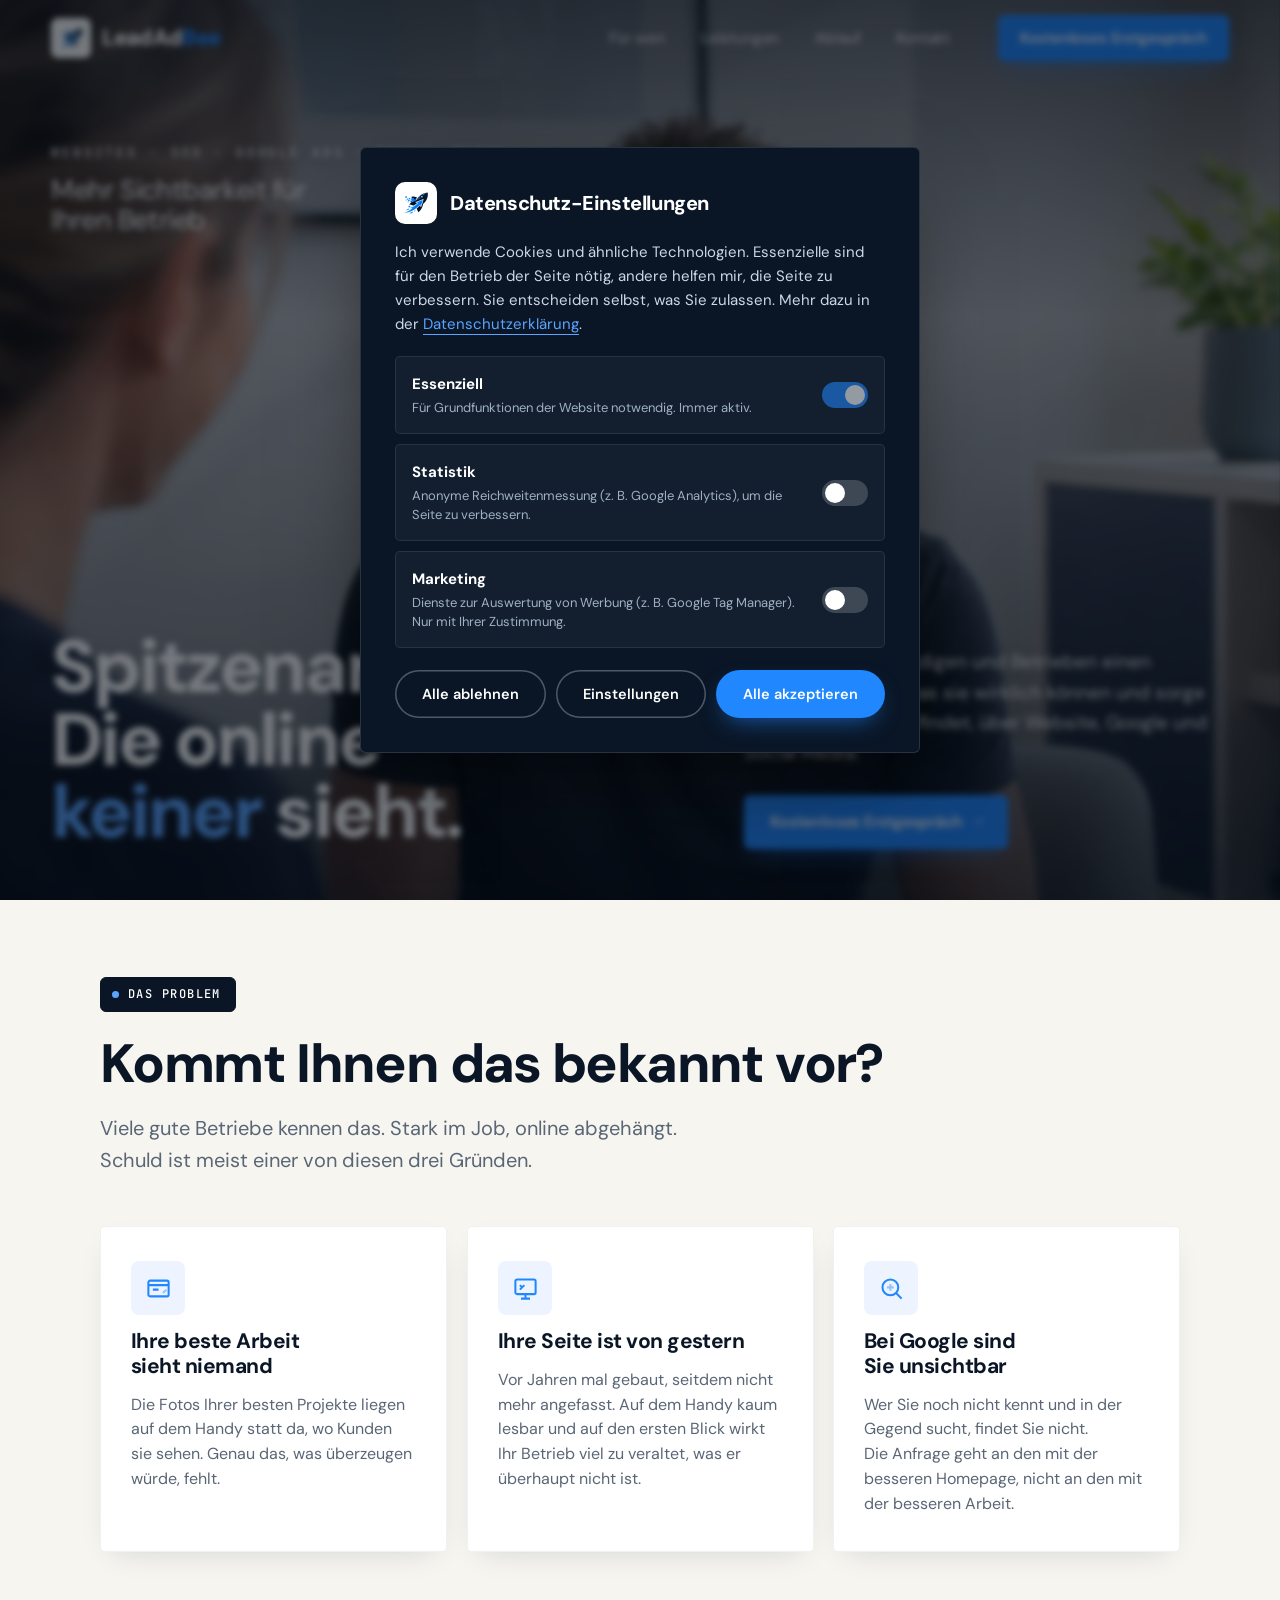
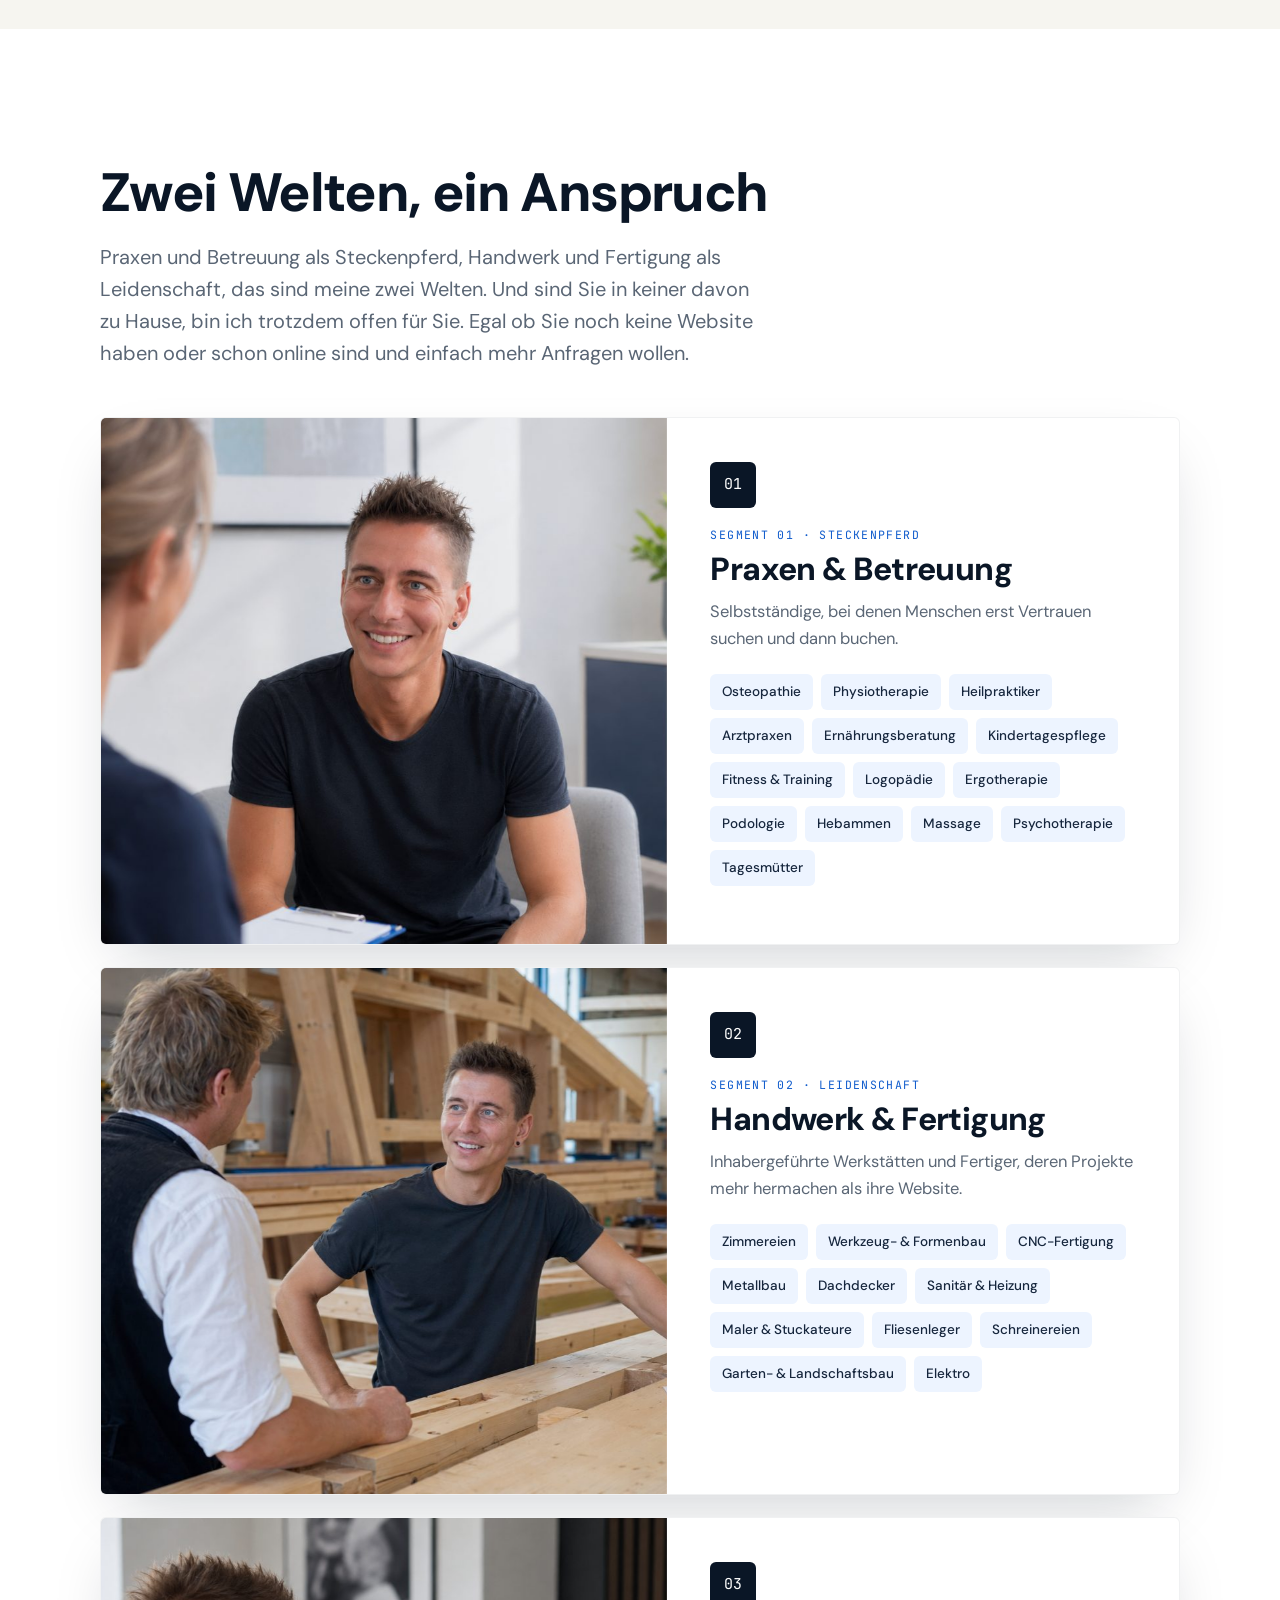
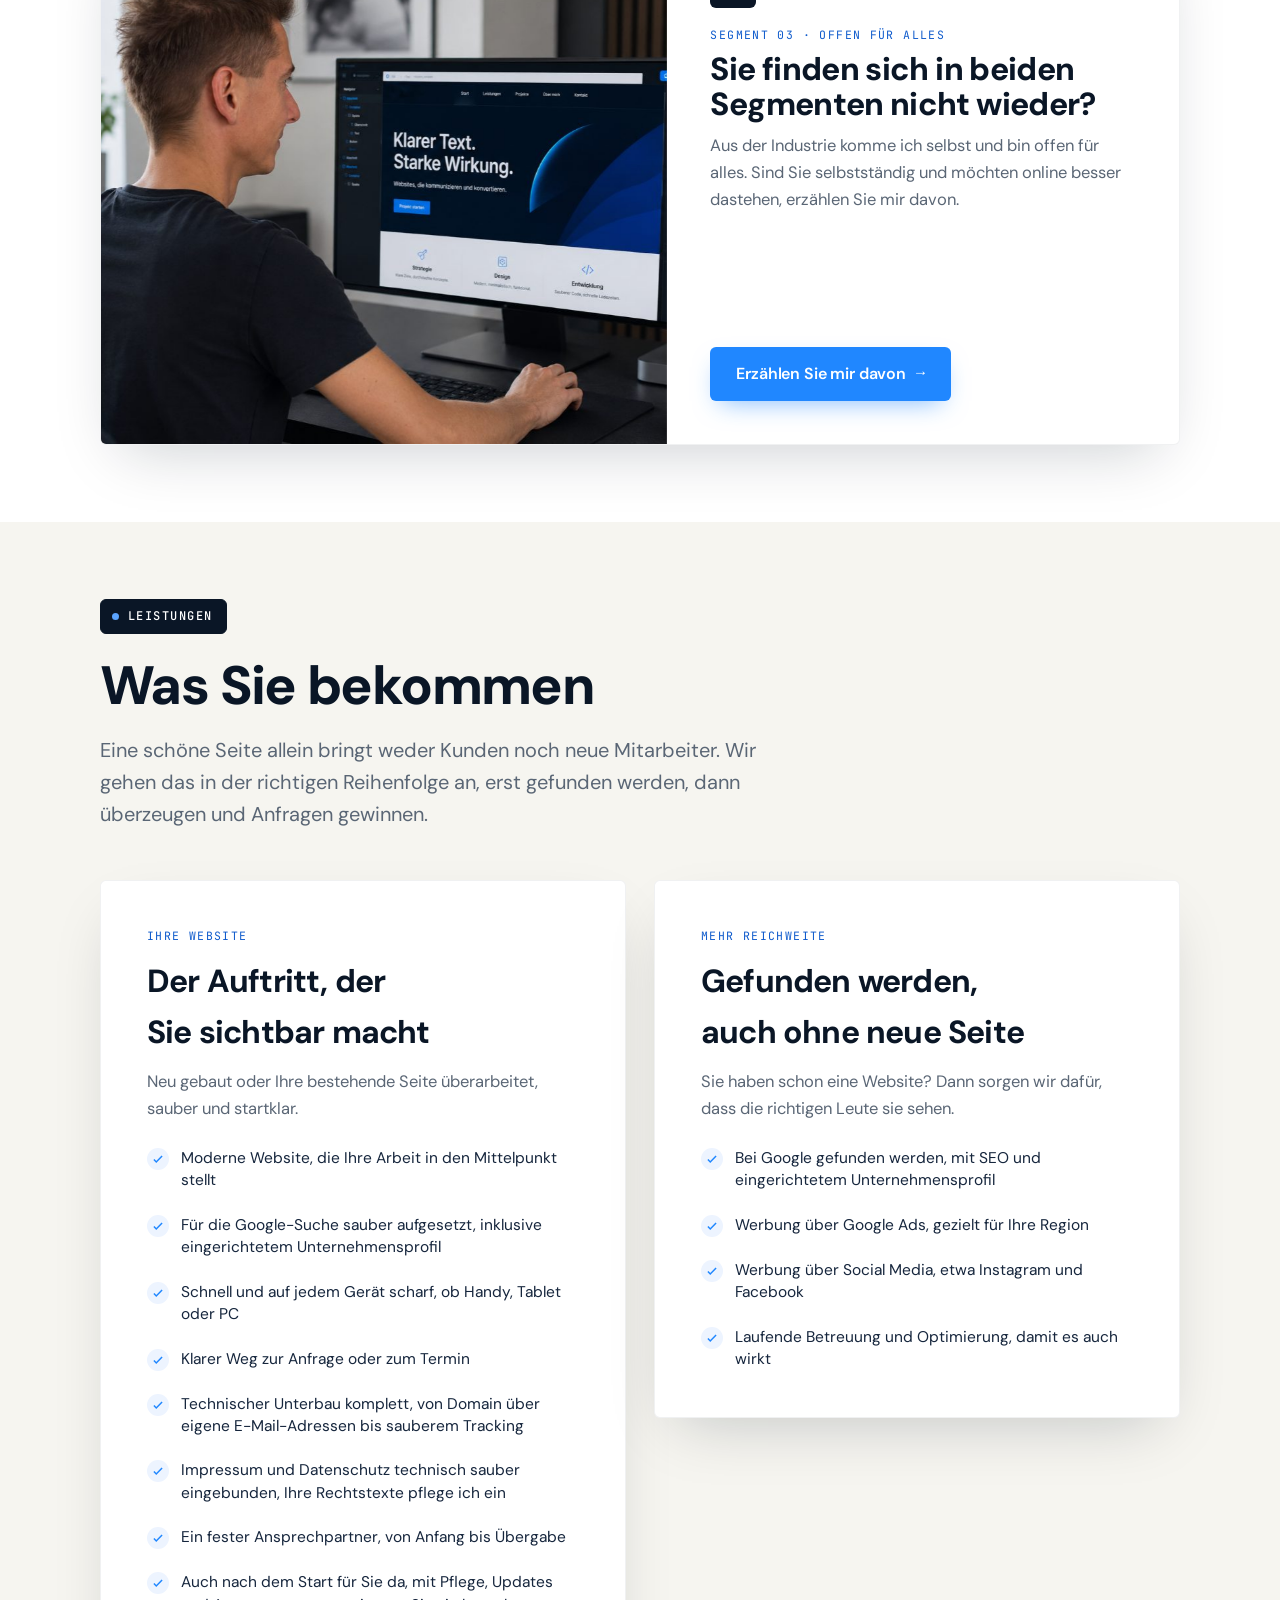
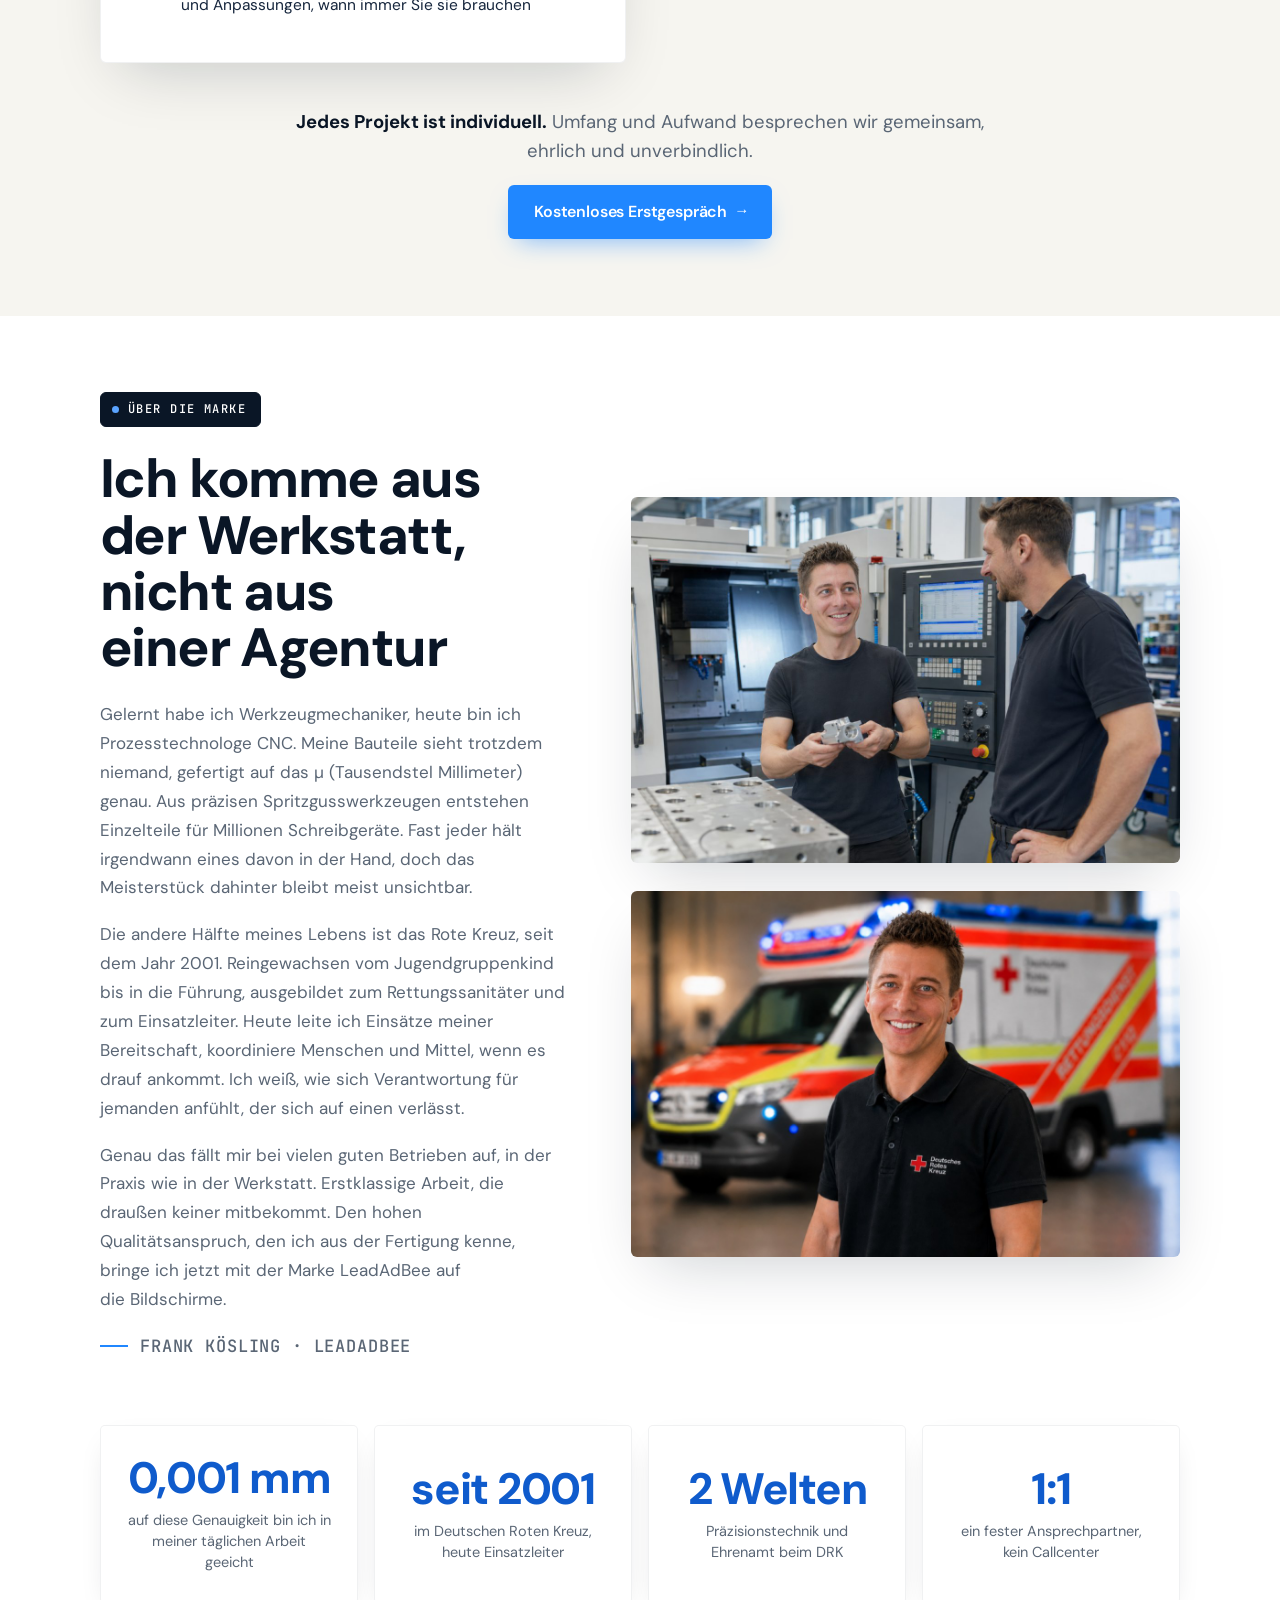
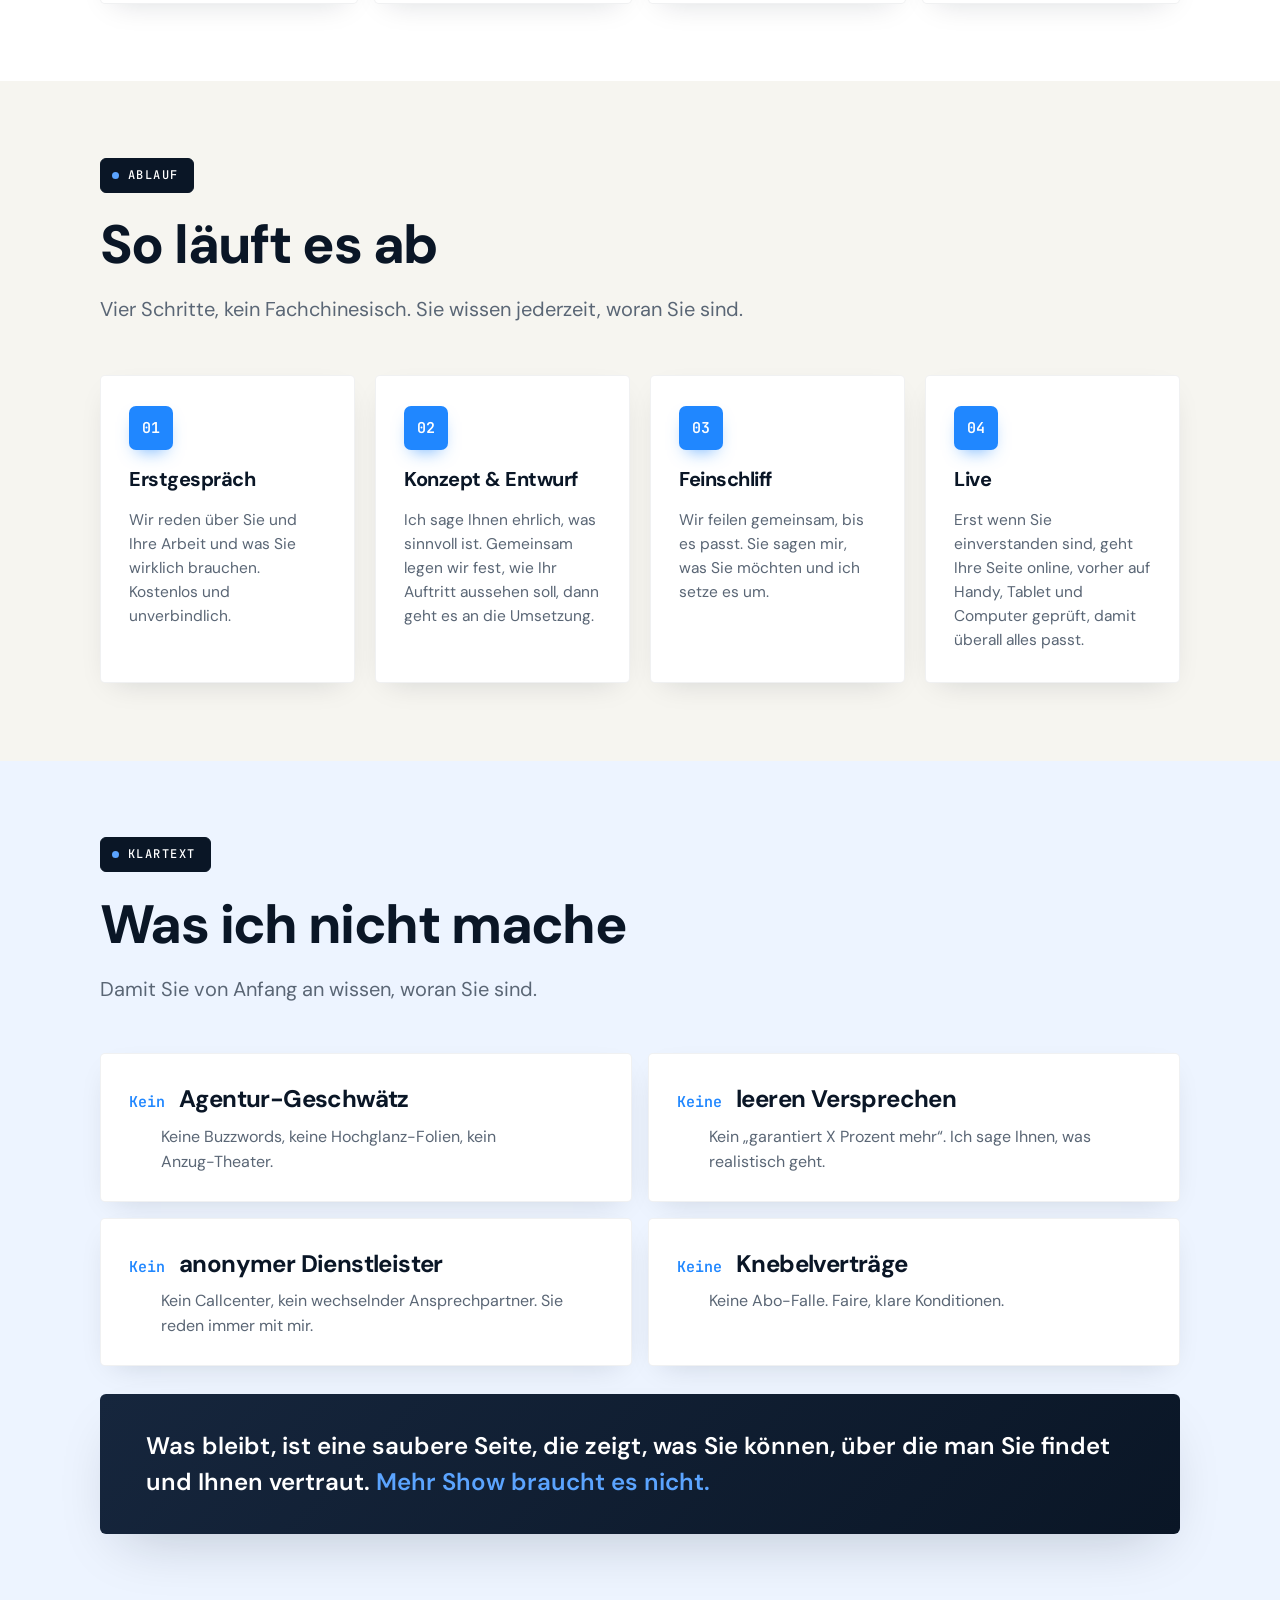
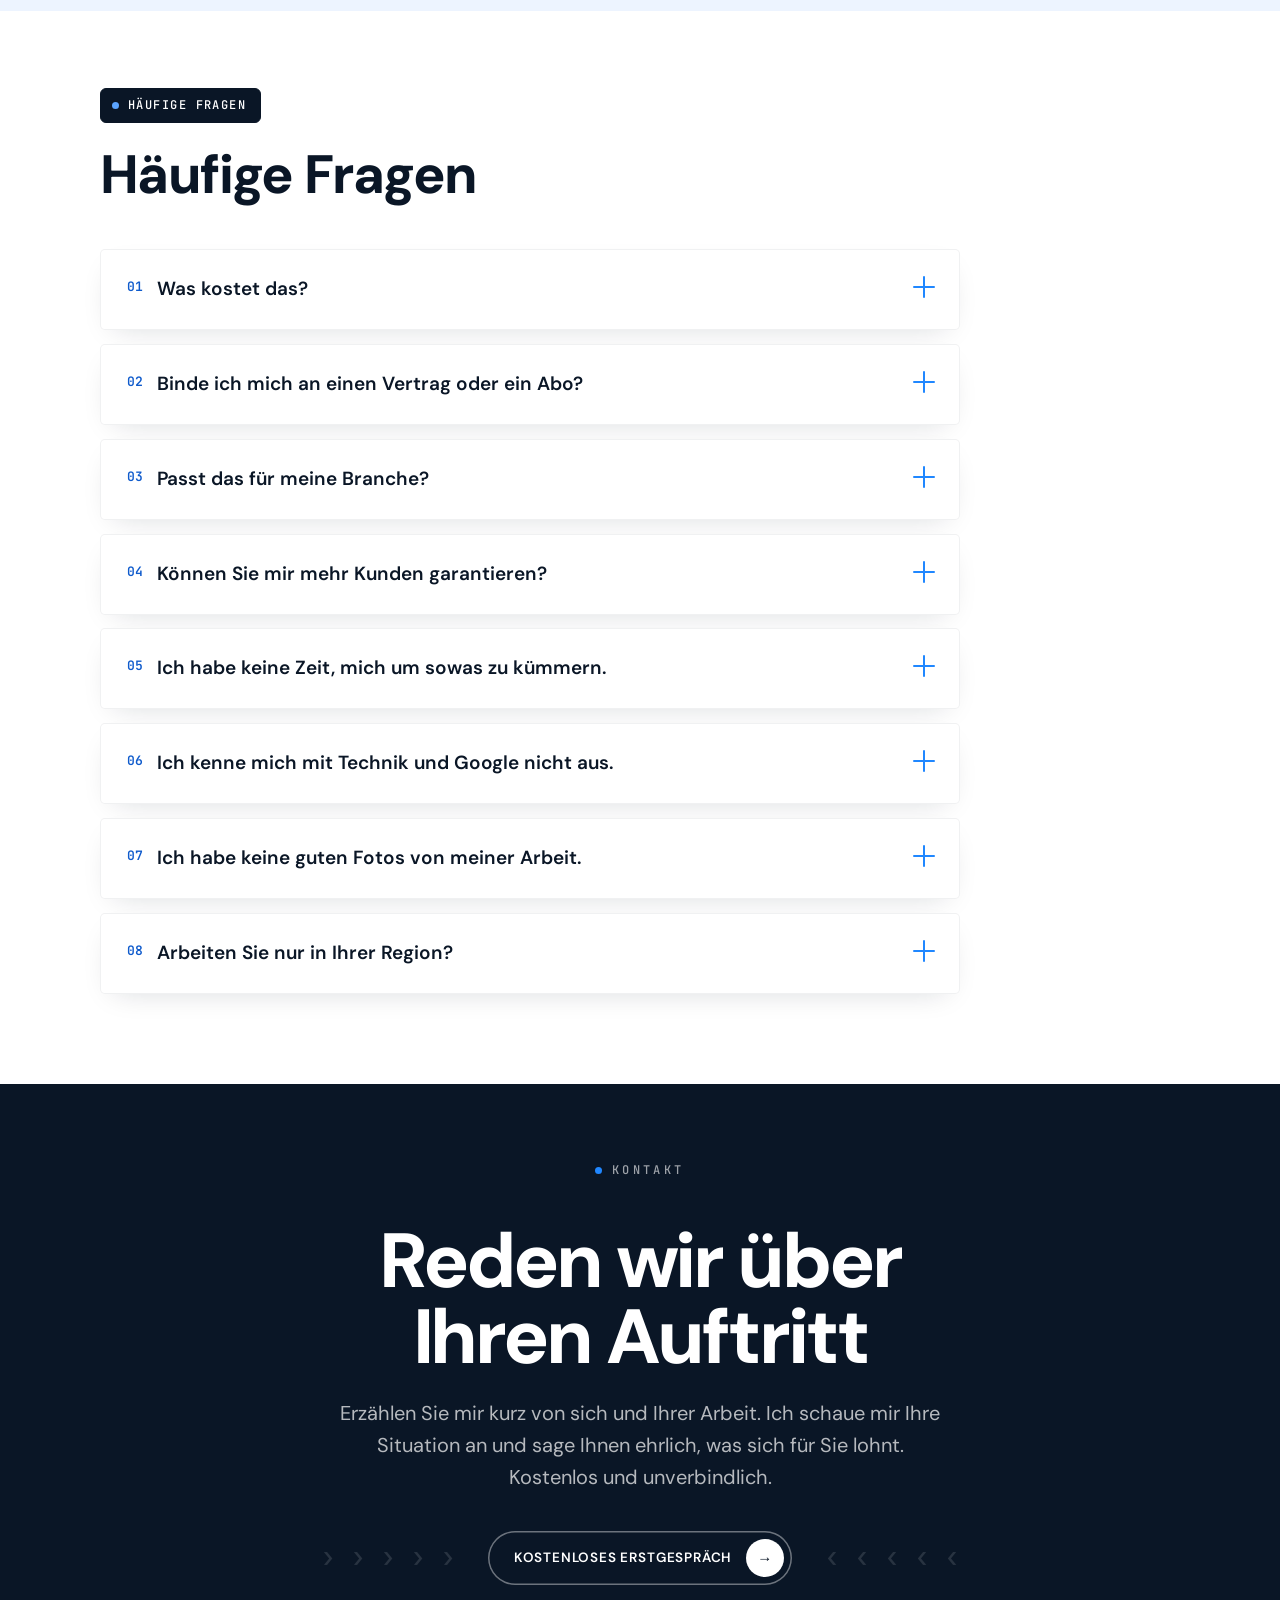
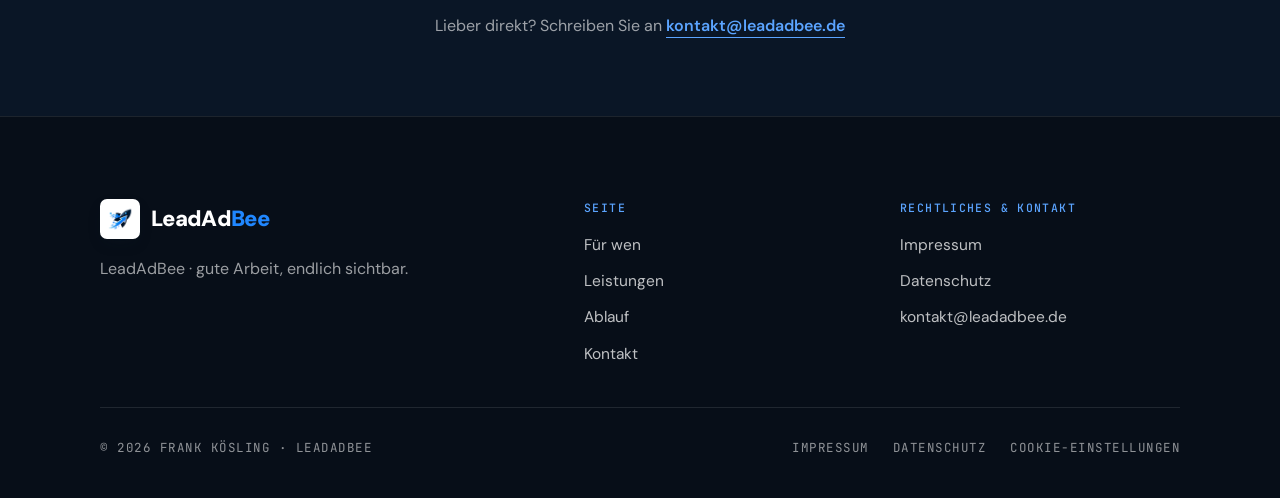
==== index.html @ 5f6fd3dd "Meta Pixel eingebaut (Pixel-ID 1660386761890775)" ====
<!doctype html>
<html lang="de">
<head>
<meta charset="utf-8" />
<meta name="viewport" content="width=device-width, initial-scale=1" />
<title>LeadAdBee · Websites für Handwerk, Praxen &amp; Betreuung</title>
<meta name="description" content="Ich mache erstklassige Arbeit online sichtbar: gefunden werden, Vertrauen schaffen, Anfragen gewinnen. Für Selbstständige und Betriebe, ehrlich beraten, ein fester Ansprechpartner." />
<meta property="og:title" content="LeadAdBee · Spitzenarbeit. Die online keiner sieht." />
<meta property="og:description" content="Moderne Websites für Betriebe, die in ihrem Fach top sind und online untergehen." />
<meta property="og:image" content="https://www.leadadbee.de/images/hero-frank.jpg" />
<meta property="og:type" content="website" />
<meta property="og:locale" content="de_DE" />
<link rel="icon" href="favicon.png" />
<link rel="apple-touch-icon" href="favicon.png" />
<link rel="manifest" href="manifest.json" />
<link rel="stylesheet" href="styles.css" />
</head>
<body>

<template id="__bundler_thumbnail">
  <svg xmlns="http://www.w3.org/2000/svg" viewBox="0 0 100 100" width="100%" height="100%">
    <rect width="100" height="100" fill="#0A1626"/>
    <g transform="translate(50 50)">
      <path d="M0 -19 C 9 -19 15 -9 15 2 L 8 9 L -8 9 L -15 2 C -15 -9 -9 -19 0 -19 Z" fill="#fff"/>
      <circle cx="0" cy="-5" r="5" fill="#2087FF"/>
      <path d="M-8 9 L -13 19 L -4 14 Z M8 9 L 13 19 L 4 14 Z" fill="#2087FF"/>
    </g>
  </svg>
</template>

<!-- ============ HEADER ============ -->
<header class="site-header over-hero" id="header">
  <div class="wrap header-inner">
    <a class="brand-logo" href="/" aria-label="LeadAdBee Startseite">
      <span class="brand-tile"><img class="r-white" src="brand/rocket-transparent.png" alt="" /><img class="r-navy" src="brand/rocket-color.png" alt="" /></span>
      <span class="brand-word">LeadAd<span class="bee">Bee</span></span>
    </a>
    <nav class="nav" id="nav">
      <ul class="nav-links">
        <li><a href="#fuer-wen">Für wen</a></li>
        <li><a href="#leistungen">Leistungen</a></li>
        <li><a href="#ablauf">Ablauf</a></li>
        <li><a href="#kontakt">Kontakt</a></li>
      </ul>
      <a href="#kontakt" class="btn header-cta">Kostenloses Erstgespräch</a>
    </nav>
    <button class="nav-toggle" id="navToggle" aria-label="Menü öffnen" aria-expanded="false" aria-controls="nav">
      <span></span><span></span><span></span>
    </button>
  </div>
</header>

<main id="top">

  <!-- ============ 1 · HERO (cinematisch) ============ -->
  <section class="hero-cine" data-screen-label="Hero">
    <div class="hero-cine-bg" aria-hidden="true">
      <img src="images/hero-beratung.jpg" alt="Frank Kösling im Beratungsgespräch in einer hellen Praxis" fetchpriority="high" />
    </div>
    <div class="wrap hero-cine-inner">
      <div class="hero-cine-top">
        <p class="hero-spectrum">Websites · SEO · Google Ads · Social Media</p>
        <p class="hero-studio">Mehr Sichtbarkeit für Ihren Betrieb</p>
      </div>
      <div class="hero-cine-bottom">
        <h1 class="hero-cine-title">Spitzenarbeit. Die online <em>keiner</em> sieht.</h1>
        <div class="hero-cine-right">
          <p>Ich baue Selbstständigen und Betrieben einen Auftritt, der zeigt, was sie wirklich können und sorge dafür, dass man sie findet, über Website, Google und Social Media.</p>
          <div class="hero-cine-actions">
            <a href="#kontakt" class="btn">Kostenloses Erstgespräch <span class="arr">→</span></a>
          </div>
        </div>
      </div>
    </div>
  </section>

  <!-- ============ 2 · PROBLEM ============ -->
  <section class="section bg-warm" data-screen-label="Problem-Hook">
    <div class="wrap">
      <span class="eyebrow">Das Problem</span>
      <h2 class="h-sec">Kommt Ihnen das bekannt vor?</h2>
      <p class="lede">Viele gute Betriebe kennen das. Stark im Job, online abgehängt.<br/>Schuld ist meist einer von diesen drei Gründen.</p>

      <div class="cards-3">
        <article class="pcard">
          <div class="pc-ico" aria-hidden="true">
            <svg viewBox="0 0 24 24" fill="none" stroke="currentColor" stroke-width="1.8"><path d="M3 6.5C3 5.7 3.7 5 4.5 5h15c.8 0 1.5.7 1.5 1.5v11c0 .8-.7 1.5-1.5 1.5h-15C3.7 19 3 18.3 3 17.5z"/><path d="M3 9h18M7 13h5"/><path d="M16 16l3-3" opacity="0.45"/></svg>
          </div>
          <h3>Ihre beste Arbeit sieht niemand</h3>
          <p>Die Fotos Ihrer besten Projekte liegen auf dem Handy statt da, wo Kunden sie sehen. Genau das, was überzeugen würde, fehlt.</p>
        </article>
        <article class="pcard">
          <div class="pc-ico" aria-hidden="true">
            <svg viewBox="0 0 24 24" fill="none" stroke="currentColor" stroke-width="1.8"><rect x="3" y="4" width="18" height="13" rx="1.5"/><path d="M8 21h8M12 17v4"/><path d="M7 9l2.2 2.2M7 13l4-4"/></svg>
          </div>
          <h3>Ihre Seite ist von gestern</h3>
          <p>Vor Jahren mal gebaut, seitdem nicht mehr angefasst. Auf dem Handy kaum lesbar und auf den ersten Blick wirkt Ihr Betrieb viel zu veraltet, was er überhaupt nicht ist.</p>
        </article>
        <article class="pcard">
          <div class="pc-ico" aria-hidden="true">
            <svg viewBox="0 0 24 24" fill="none" stroke="currentColor" stroke-width="1.8"><circle cx="11" cy="11" r="7"/><path d="M16 16l5 5"/><path d="M8 11h6M11 8v6" opacity="0.45"/></svg>
          </div>
          <h3>Bei Google sind Sie unsichtbar</h3>
          <p>Wer Sie noch nicht kennt und in der Gegend sucht, findet Sie nicht.<br/>Die Anfrage geht an den mit der besseren Homepage, nicht an den mit der besseren Arbeit.</p>
        </article>
      </div>
    </div>
  </section>

  <!-- ============ 3 · FÜR WEN ============ -->
  <section class="section bg-white" id="fuer-wen" data-screen-label="Für wen">
    <div class="wrap">
      <span class="eyebrow">Für wen ich arbeite</span>
      <h2 class="h-sec">Zwei Welten, ein Anspruch</h2>
      <p class="lede">Praxen und Betreuung als Steckenpferd, Handwerk und Fertigung als Leidenschaft, das sind meine zwei Welten. Und sind Sie in keiner davon zu Hause, bin ich trotzdem offen für Sie. Egal ob Sie noch keine Website haben oder schon online sind und einfach mehr Anfragen wollen.</p>

      <div class="seg-stack">
        <article class="scard">
          <div class="scard-inner">
            <div class="ph"><img src="images/segment-praxis.jpg" alt="Behandler im Beratungsgespräch mit einem lächelnden Patienten in einer hellen Physiotherapie-Praxis" loading="lazy" /></div>
            <div class="txt">
              <div class="scard-num">01</div>
              <p class="seg-label">Segment 01 · Steckenpferd</p>
              <h3>Praxen &amp; Betreuung</h3>
              <p class="scard-desc">Selbstständige, bei denen Menschen erst Vertrauen suchen und dann buchen.</p>
              <div class="jobs"><span>Osteopathie</span><span>Physiotherapie</span><span>Heilpraktiker</span><span>Arztpraxen</span><span>Ernährungsberatung</span><span>Kindertagespflege</span><span>Fitness &amp; Training</span><span>Logopädie</span><span>Ergotherapie</span><span>Podologie</span><span>Hebammen</span><span>Massage</span><span>Psychotherapie</span><span>Tagesmütter</span></div>
            </div>
          </div>
        </article>
        <article class="scard">
          <div class="scard-inner">
            <div class="ph"><img src="images/segment-handwerk.jpg" alt="Zwei Handwerker besprechen einen Bauplan am Tablet auf einer hellen Holzbaustelle" loading="lazy" /></div>
            <div class="txt">
              <div class="scard-num">02</div>
              <p class="seg-label">Segment 02 · Leidenschaft</p>
              <h3>Handwerk &amp; Fertigung</h3>
              <p class="scard-desc">Inhabergeführte Werkstätten und Fertiger, deren Projekte mehr hermachen als ihre Website.</p>
              <div class="jobs"><span>Zimmereien</span><span>Werkzeug- &amp; Formenbau</span><span>CNC-Fertigung</span><span>Metallbau</span><span>Dachdecker</span><span>Sanitär &amp; Heizung</span><span>Maler &amp; Stuckateure</span><span>Fliesenleger</span><span>Schreinereien</span><span>Garten- &amp; Landschaftsbau</span><span>Elektro</span></div>
            </div>
          </div>
        </article>
        <article class="scard">
          <div class="scard-inner">
            <div class="ph"><img src="images/segment-offen.jpg" alt="Person am Schreibtisch betrachtet eine neue Website auf Monitor und Smartphone" loading="lazy" /></div>
            <div class="txt">
              <div class="scard-num">03</div>
              <p class="seg-label">Segment 03 · Offen für alles</p>
              <h3>Sie finden sich in beiden Segmenten nicht wieder?</h3>
              <p class="scard-desc">Aus der Industrie komme ich selbst und bin offen für alles. Sind Sie selbstständig und möchten online besser dastehen, erzählen Sie mir davon.</p>
              <a href="#kontakt" class="btn scard-cta">Erzählen Sie mir davon <span class="arr">→</span></a>
            </div>
          </div>
        </article>
      </div>
    </div>
  </section>

  <!-- ============ 5 · LEISTUNGEN ============ -->
  <section class="section bg-warm" id="leistungen" data-screen-label="Leistungen">
    <div class="wrap">
      <span class="eyebrow">Leistungen</span>
      <h2 class="h-sec">Was Sie bekommen</h2>
      <p class="lede">Eine schöne Seite allein bringt weder Kunden noch neue Mitarbeiter. Wir gehen das in der richtigen Reihenfolge an, erst gefunden werden, dann überzeugen und Anfragen gewinnen.</p>

      <div class="leist-grid">
        <div class="maincard">
          <p class="mc-label">Ihre Website</p>
          <h3>Der Auftritt, der Sie sichtbar macht</h3>
          <p class="mc-sub">Neu gebaut oder Ihre bestehende Seite überarbeitet, sauber und startklar.</p>
          <ul class="feature-list">
            <li><span class="ck" aria-hidden="true"><svg viewBox="0 0 24 24" fill="none" stroke="currentColor" stroke-width="2.6"><path d="M5 13l4 4L19 7"/></svg></span>Moderne Website, die Ihre Arbeit in den Mittelpunkt stellt</li>
            <li><span class="ck" aria-hidden="true"><svg viewBox="0 0 24 24" fill="none" stroke="currentColor" stroke-width="2.6"><path d="M5 13l4 4L19 7"/></svg></span>Für die Google-Suche sauber aufgesetzt, inklusive eingerichtetem Unternehmensprofil</li>
            <li><span class="ck" aria-hidden="true"><svg viewBox="0 0 24 24" fill="none" stroke="currentColor" stroke-width="2.6"><path d="M5 13l4 4L19 7"/></svg></span>Schnell und auf jedem Gerät scharf, ob Handy, Tablet oder PC</li>
            <li><span class="ck" aria-hidden="true"><svg viewBox="0 0 24 24" fill="none" stroke="currentColor" stroke-width="2.6"><path d="M5 13l4 4L19 7"/></svg></span>Klarer Weg zur Anfrage oder zum Termin</li>
            <li><span class="ck" aria-hidden="true"><svg viewBox="0 0 24 24" fill="none" stroke="currentColor" stroke-width="2.6"><path d="M5 13l4 4L19 7"/></svg></span>Technischer Unterbau komplett, von Domain über eigene E-Mail-Adressen bis sauberem Tracking</li>
            <li><span class="ck" aria-hidden="true"><svg viewBox="0 0 24 24" fill="none" stroke="currentColor" stroke-width="2.6"><path d="M5 13l4 4L19 7"/></svg></span>Impressum und Datenschutz technisch sauber eingebunden, Ihre Rechtstexte pflege ich ein</li>
            <li><span class="ck" aria-hidden="true"><svg viewBox="0 0 24 24" fill="none" stroke="currentColor" stroke-width="2.6"><path d="M5 13l4 4L19 7"/></svg></span>Ein fester Ansprechpartner, von Anfang bis Übergabe</li>
            <li><span class="ck" aria-hidden="true"><svg viewBox="0 0 24 24" fill="none" stroke="currentColor" stroke-width="2.6"><path d="M5 13l4 4L19 7"/></svg></span>Auch nach dem Start für Sie da, mit Pflege, Updates und Anpassungen, wann immer Sie sie brauchen</li>
          </ul>
        </div>

        <div class="maincard">
          <p class="mc-label">Mehr Reichweite</p>
          <h3>Gefunden werden, auch ohne neue Seite</h3>
          <p class="mc-sub">Sie haben schon eine Website? Dann sorgen wir dafür, dass die richtigen Leute sie sehen.</p>
          <ul class="feature-list">
            <li><span class="ck" aria-hidden="true"><svg viewBox="0 0 24 24" fill="none" stroke="currentColor" stroke-width="2.6"><path d="M5 13l4 4L19 7"/></svg></span>Bei Google gefunden werden, mit SEO und eingerichtetem Unternehmensprofil</li>
            <li><span class="ck" aria-hidden="true"><svg viewBox="0 0 24 24" fill="none" stroke="currentColor" stroke-width="2.6"><path d="M5 13l4 4L19 7"/></svg></span>Werbung über Google Ads, gezielt für Ihre Region</li>
            <li><span class="ck" aria-hidden="true"><svg viewBox="0 0 24 24" fill="none" stroke="currentColor" stroke-width="2.6"><path d="M5 13l4 4L19 7"/></svg></span>Werbung über Social Media, etwa Instagram und Facebook</li>
            <li><span class="ck" aria-hidden="true"><svg viewBox="0 0 24 24" fill="none" stroke="currentColor" stroke-width="2.6"><path d="M5 13l4 4L19 7"/></svg></span>Laufende Betreuung und Optimierung, damit es auch wirkt</li>
          </ul>
        </div>
      </div>

      <div class="leist-cta">
        <p class="leist-cta-note"><strong>Jedes Projekt ist individuell.</strong> Umfang und Aufwand besprechen wir gemeinsam, ehrlich und unverbindlich.</p>
        <a href="#kontakt" class="btn">Kostenloses Erstgespräch <span class="arr">→</span></a>
      </div>
    </div>
  </section>

  <!-- ============ 4 · STORY + KPI ============ -->
  <section class="section bg-white" data-screen-label="Über die Marke">
    <div class="wrap">
      <div class="story-grid reverse">
        <div class="story-photo">
          <div class="frame"><img src="images/story-werkstatt.jpg" alt="Frank Kösling an der CNC-Maschine im Werkzeug- und Formenbau, im Gespräch mit einem Kollegen, im Vordergrund eine Werkzeugform" loading="lazy" /></div>
          <div class="frame"><img src="images/story-drk.jpg" alt="Frank Kösling in DRK-Polo vor einem Rettungswagen mit Blaulicht" loading="lazy" /></div>
        </div>
        <div class="story-copy">
          <span class="eyebrow">Über die Marke</span>
          <h2 class="h-sec">Ich komme aus der Werkstatt, nicht aus einer Agentur</h2>
          <p style="margin-top:24px;">Gelernt habe ich Werkzeugmechaniker, heute bin ich Prozesstechnologe CNC. Meine Bauteile sieht trotzdem niemand, gefertigt auf das µ (Tausendstel Millimeter) genau. Aus präzisen Spritzgusswerkzeugen entstehen Einzelteile für Millionen Schreibgeräte. Fast jeder hält irgendwann eines davon in der Hand, doch das Meisterstück dahinter bleibt meist unsichtbar.</p>
          <p>Die andere Hälfte meines Lebens ist das Rote Kreuz, seit dem Jahr 2001. Reingewachsen vom Jugendgruppenkind bis in die Führung, ausgebildet zum Rettungssanitäter und zum Einsatzleiter. Heute leite ich Einsätze meiner Bereitschaft, koordiniere Menschen und Mittel, wenn es drauf ankommt. Ich weiß, wie sich Verantwortung für jemanden anfühlt, der sich auf einen verlässt.</p>
          <p>Genau das fällt mir bei vielen guten Betrieben auf, in der Praxis wie in der Werkstatt. Erstklassige Arbeit, die draußen keiner mitbekommt. Den hohen Qualitätsanspruch, den ich aus der Fertigung kenne, bringe ich jetzt mit der Marke LeadAdBee auf die Bildschirme.</p>
          <p class="story-sign">Frank Kösling · LeadAdBee</p>
        </div>
      </div>

      <div class="kpi-band">
        <div class="kpi"><span class="num">0,001 mm</span><span class="lbl">auf diese Genauigkeit bin ich in meiner täglichen Arbeit geeicht</span></div>
        <div class="kpi"><span class="num">seit 2001</span><span class="lbl">im Deutschen Roten Kreuz, heute Einsatzleiter</span></div>
        <div class="kpi"><span class="num">2 Welten</span><span class="lbl">Präzisionstechnik und Ehrenamt beim DRK</span></div>
        <div class="kpi"><span class="num">1:1</span><span class="lbl">ein fester Ansprechpartner, kein Callcenter</span></div>
      </div>
    </div>
  </section>

  <!-- ============ 6 · ABLAUF ============ -->
  <section class="section bg-warm" id="ablauf" data-screen-label="Ablauf">
    <div class="wrap">
      <span class="eyebrow">Ablauf</span>
      <h2 class="h-sec">So läuft es ab</h2>
      <p class="lede">Vier Schritte, kein Fachchinesisch. Sie wissen jederzeit, woran Sie sind.</p>

      <div class="steps">
        <article class="step">
          <div class="st-num">01</div>
          <h3>Erstgespräch</h3>
          <p>Wir reden über Sie und Ihre Arbeit und was Sie wirklich brauchen. Kostenlos und unverbindlich.</p>
        </article>
        <article class="step">
          <div class="st-num">02</div>
          <h3>Konzept &amp; Entwurf</h3>
          <p>Ich sage Ihnen ehrlich, was sinnvoll ist. Gemeinsam legen wir fest, wie Ihr Auftritt aussehen soll, dann geht es an die Umsetzung.</p>
        </article>
        <article class="step">
          <div class="st-num">03</div>
          <h3>Feinschliff</h3>
          <p>Wir feilen gemeinsam, bis es passt. Sie sagen mir, was Sie möchten und ich setze es um.</p>
        </article>
        <article class="step">
          <div class="st-num">04</div>
          <h3>Live</h3>
          <p>Erst wenn Sie einverstanden sind, geht Ihre Seite online, vorher auf Handy, Tablet und Computer geprüft, damit überall alles passt.</p>
        </article>
      </div>
    </div>
  </section>

  <!-- ============ 7 · VERTRAUEN ============ -->
  <!-- Sektion "Vertrauen" am 13.06.2026 auf Wunsch entfernt.
       Vollständig aufbewahrt in site-mix/_entfernt-vertrauen.html
       (zum Wiedereinsetzen einfach von dort zurückkopieren). -->

  <!-- ============ 8 · ANTI-POSITIONING ============ -->
  <section class="section bg-blue" data-screen-label="Was ich nicht mache">
    <div class="wrap">
      <span class="eyebrow">Klartext</span>
      <h2 class="h-sec">Was ich nicht mache</h2>
      <p class="lede">Damit Sie von Anfang an wissen, woran Sie sind.</p>

      <div class="anti-list">
        <div class="anti-item">
          <div class="ai-head"><span class="ai-x">Kein</span><h3>Agentur-Geschwätz</h3></div>
          <p>Keine Buzzwords, keine Hochglanz-Folien, kein Anzug-Theater.</p>
        </div>
        <div class="anti-item">
          <div class="ai-head"><span class="ai-x">Keine</span><h3>leeren Versprechen</h3></div>
          <p>Kein „garantiert X Prozent mehr“. Ich sage Ihnen, was realistisch geht.</p>
        </div>
        <div class="anti-item">
          <div class="ai-head"><span class="ai-x">Kein</span><h3>anonymer Dienstleister</h3></div>
          <p>Kein Callcenter, kein wechselnder Ansprechpartner. Sie reden immer mit mir.</p>
        </div>
        <div class="anti-item">
          <div class="ai-head"><span class="ai-x">Keine</span><h3>Knebelverträge</h3></div>
          <p>Keine Abo-Falle. Faire, klare Konditionen.</p>
        </div>
      </div>

      <p class="anti-close">Was bleibt, ist eine saubere Seite, die zeigt, was Sie können, über die man Sie findet und Ihnen vertraut. <em>Mehr Show braucht es nicht.</em></p>
    </div>
  </section>

  <!-- ============ 9 · FAQ ============ -->
  <section class="section bg-white" data-screen-label="FAQ">
    <div class="wrap">
      <span class="eyebrow">Häufige Fragen</span>
      <h2 class="h-sec">Häufige Fragen</h2>

      <div class="faq-list">
        <details class="faq">
          <summary><span class="fq-q-num">01</span>Was kostet das?<span class="fq-plus" aria-hidden="true"></span></summary>
          <p class="fq-a">Das hängt ganz von Ihrem Vorhaben ab, deshalb gibt es bei mir keinen Schubladenpreis. Umfang und Aufwand sind bei jedem anders. Im kostenlosen Erstgespräch schauen wir uns Ihren Fall an, danach bekommen Sie ein klares, individuelles Angebot, ehrlich und unverbindlich.</p>
        </details>
        <details class="faq">
          <summary><span class="fq-q-num">02</span>Binde ich mich an einen Vertrag oder ein Abo?<span class="fq-plus" aria-hidden="true"></span></summary>
          <p class="fq-a">Nein. Sie kaufen ein klares Ergebnis, keine Abo-Falle. Eine laufende Betreuung gibt es nur, wenn Sie sie wollen, und immer zu klaren Konditionen.</p>
        </details>
        <details class="faq">
          <summary><span class="fq-q-num">03</span>Passt das für meine Branche?<span class="fq-plus" aria-hidden="true"></span></summary>
          <p class="fq-a">Ich arbeite vor allem für Selbstständige aus Gesundheit und Betreuung, fürs Handwerk und für Betriebe aus Metall und Fertigung. Sie finden sich hier nicht wieder? Kein Problem, ich bin für vieles offen. Erzählen Sie mir von Ihrem Vorhaben und ich sage Ihnen ehrlich, ob ich der Richtige für Sie bin.</p>
        </details>
        <details class="faq">
          <summary><span class="fq-q-num">04</span>Können Sie mir mehr Kunden garantieren?<span class="fq-plus" aria-hidden="true"></span></summary>
          <p class="fq-a">Nein. Wer das verspricht, flunkert. Ich baue die Grundlage. Man findet Sie und vertraut Ihnen vom ersten Eindruck an, daraus entstehen Anfragen Schritt für Schritt. Das hilft nicht nur bei Kunden, sondern auch bei guten Mitarbeitern. Wer sich bei Ihnen bewerben will, schaut sich vorher Ihre Seite an. Mehr verspreche ich aber nicht, als ich halten kann.</p>
        </details>
        <details class="faq">
          <summary><span class="fq-q-num">05</span>Ich habe keine Zeit, mich um sowas zu kümmern.<span class="fq-plus" aria-hidden="true"></span></summary>
          <p class="fq-a">Müssen Sie auch nicht. Am Anfang brauche ich ein bisschen Input von Ihnen, ein paar Eckdaten, vorhandene Fotos und ein kurzes Gespräch darüber, was Sie ausmacht. Das ist im Wesentlichen Ihr Aufwand. Den ganzen Rest kann ich übernehmen, je nachdem, was Sie möchten. Sie bekommen den Entwurf gezeigt und sagen mir, was passt und was nicht. So kostet es Sie wenig Zeit und läuft trotzdem nicht an Ihnen vorbei.</p>
        </details>
        <details class="faq">
          <summary><span class="fq-q-num">06</span>Ich kenne mich mit Technik und Google nicht aus.<span class="fq-plus" aria-hidden="true"></span></summary>
          <p class="fq-a">Genau dafür bin ich da. Ich erkläre alles in normaler Sprache und kümmere mich um die Technik und alles rund um Google.</p>
        </details>
        <details class="faq">
          <summary><span class="fq-q-num">07</span>Ich habe keine guten Fotos von meiner Arbeit.<span class="fq-plus" aria-hidden="true"></span></summary>
          <p class="fq-a">Kein Problem, das klären wir im Erstgespräch. Oft lässt sich mehr machen, als Sie denken. Wenn Sie in meiner Nähe sind, kann ich die Fotos auch selbst machen. Das ist dann eine eigene Leistung, die wir vorher in Ruhe besprechen.</p>
        </details>
        <details class="faq">
          <summary><span class="fq-q-num">08</span>Arbeiten Sie nur in Ihrer Region?<span class="fq-plus" aria-hidden="true"></span></summary>
          <p class="fq-a">Nein, ich arbeite deutschlandweit. Sind Sie in der Nähe, komme ich gerne persönlich vorbei. Sonst läuft alles per Videocall, Telefon und E-Mail. Wo Sie sitzen, spielt also keine Rolle.</p>
        </details>
      </div>
    </div>
  </section>

  <!-- ============ 10 · FINAL CTA ============ -->
  <section class="section final-cta" id="kontakt" data-screen-label="Kontakt">
    <div class="wrap final-cta-inner">
      <span class="eyebrow cta-eyebrow">Kontakt</span>
      <h2 class="final-cta-title">Reden wir über Ihren Auftritt</h2>
      <p class="final-cta-lede">Erzählen Sie mir kurz von sich und Ihrer Arbeit. Ich schaue mir Ihre Situation an und sage Ihnen ehrlich, was sich für Sie lohnt.<br/>Kostenlos und unverbindlich.</p>
      <div class="cc-chevrons" aria-hidden="true">
        <span class="chev r">›</span><span class="chev r">›</span><span class="chev r">›</span><span class="chev r">›</span><span class="chev r">›</span>
        <a href="mailto:kontakt@leadadbee.de" class="cta-pill">Kostenloses Erstgespräch <span class="circ">→</span></a>
        <span class="chev l">‹</span><span class="chev l">‹</span><span class="chev l">‹</span><span class="chev l">‹</span><span class="chev l">‹</span>
      </div>
      <p class="final-alt">Lieber direkt? Schreiben Sie an <a href="mailto:kontakt@leadadbee.de">kontakt@leadadbee.de</a></p>
    </div>
  </section>

</main>

<!-- ============ FOOTER ============ -->
<footer class="site-footer">
  <div class="wrap">
    <div class="footer-top">
      <div class="footer-brand">
        <a class="brand-logo" href="/" aria-label="LeadAdBee">
          <span class="brand-tile"><img src="brand/rocket-color.png" alt="" /></span>
          <span class="brand-word">LeadAd<span class="bee">Bee</span></span>
        </a>
        <p class="footer-claim">LeadAdBee · gute Arbeit, endlich sichtbar.</p>
      </div>
      <div class="footer-col">
        <h4>Seite</h4>
        <ul>
          <li><a href="#fuer-wen">Für wen</a></li>
          <li><a href="#leistungen">Leistungen</a></li>
          <li><a href="#ablauf">Ablauf</a></li>
          <li><a href="#kontakt">Kontakt</a></li>
        </ul>
      </div>
      <div class="footer-col">
        <h4>Rechtliches &amp; Kontakt</h4>
        <ul>
          <li><a href="impressum.html">Impressum</a></li>
          <li><a href="datenschutz.html">Datenschutz</a></li>
          <li><a href="mailto:kontakt@leadadbee.de">kontakt@leadadbee.de</a></li>
        </ul>
      </div>
    </div>
    <div class="footer-bottom">
      <div>© 2026 Frank Kösling · LeadAdBee</div>
      <div class="fb-links">
        <a href="impressum.html">Impressum</a>
        <a href="datenschutz.html">Datenschutz</a>
        <button type="button" class="cookie-reopen" id="cookieReopen">Cookie-Einstellungen</button>
      </div>
    </div>
  </div>
</footer>

<!-- ============ COOKIE-CONSENT-BANNER (DSGVO) ============ -->
<!-- IDs noch eintragen: GA_MEASUREMENT_ID (Google Analytics) / GTM_CONTAINER_ID (Tag Manager).
     Bis dahin lädt kein Tracking. Siehe loadStatistik() / loadMarketing() im Skript. -->
<div class="cc-overlay" id="ccOverlay" hidden>
  <div class="cc-modal" role="dialog" aria-modal="true" aria-labelledby="ccTitle" aria-describedby="ccText">
    <div class="cc-head">
      <span class="cc-badge" aria-hidden="true">
        <img src="brand/rocket-color.png" alt="" />
      </span>
      <h2 class="cc-title" id="ccTitle">Datenschutz-Einstellungen</h2>
    </div>
    <p class="cc-text" id="ccText">Ich verwende Cookies und ähnliche Technologien. Essenzielle sind für den Betrieb der Seite nötig, andere helfen mir, die Seite zu verbessern. Sie entscheiden selbst, was Sie zulassen. Mehr dazu in der <a href="datenschutz.html">Datenschutzerklärung</a>.</p>

    <div class="cc-cats" id="ccCats" hidden>
      <label class="cc-cat is-locked">
        <span class="cc-cat-info">
          <span class="cc-cat-name">Essenziell</span>
          <span class="cc-cat-desc">Für Grundfunktionen der Website notwendig. Immer aktiv.</span>
        </span>
        <span class="cc-switch is-on is-locked" aria-hidden="true"><span class="cc-knob"></span></span>
        <input type="checkbox" checked disabled hidden />
      </label>

      <label class="cc-cat">
        <span class="cc-cat-info">
          <span class="cc-cat-name">Statistik</span>
          <span class="cc-cat-desc">Anonyme Reichweitenmessung (z. B. Google Analytics), um die Seite zu verbessern.</span>
        </span>
        <span class="cc-switch" data-cat="statistik" role="switch" aria-checked="false" tabindex="0"><span class="cc-knob"></span></span>
      </label>

      <label class="cc-cat">
        <span class="cc-cat-info">
          <span class="cc-cat-name">Marketing</span>
          <span class="cc-cat-desc">Dienste zur Auswertung von Werbung (z. B. Google Tag Manager). Nur mit Ihrer Zustimmung.</span>
        </span>
        <span class="cc-switch" data-cat="marketing" role="switch" aria-checked="false" tabindex="0"><span class="cc-knob"></span></span>
      </label>
    </div>

    <div class="cc-actions">
      <button type="button" class="cc-btn cc-ghost" id="ccDecline">Alle ablehnen</button>
      <button type="button" class="cc-btn cc-ghost" id="ccConfigure">Einstellungen</button>
      <button type="button" class="cc-btn cc-ghost cc-save" id="ccSave" hidden>Auswahl speichern</button>
      <button type="button" class="cc-btn cc-primary" id="ccAccept">Alle akzeptieren</button>
    </div>
  </div>
</div>

<script>
(function(){
  // ---- Bilder vor einfachem Rechtsklick/Drag schützen ----
  document.addEventListener('contextmenu', function(e){
    if(e.target && e.target.tagName === 'IMG') e.preventDefault();
  });
  document.addEventListener('dragstart', function(e){
    if(e.target && e.target.tagName === 'IMG') e.preventDefault();
  });

  var header = document.getElementById('header');
  function onScroll(){ if(window.scrollY > 40) header.classList.add('scrolled'); else header.classList.remove('scrolled'); }
  window.addEventListener('scroll', onScroll, {passive:true}); onScroll();

  var toggle = document.getElementById('navToggle'); var nav = document.getElementById('nav');
  toggle.addEventListener('click', function(){
    var open = nav.classList.toggle('open');
    toggle.setAttribute('aria-expanded', open ? 'true':'false');
    toggle.setAttribute('aria-label', open ? 'Menü schließen':'Menü öffnen');
  });
  nav.querySelectorAll('a').forEach(function(a){ a.addEventListener('click', function(){
    nav.classList.remove('open'); toggle.setAttribute('aria-expanded','false');
  }); });

  var form = document.getElementById('contactForm'); var ok = document.getElementById('formOk');
  if(form){
  form.addEventListener('submit', function(e){
    e.preventDefault();
    if(!form.checkValidity()){ form.reportValidity(); return; }
    ok.classList.add('show');
    form.querySelector('button[type=submit]').textContent = 'Gesendet ✓';
    setTimeout(function(){ form.reset(); }, 200);
  });
  }

  // ---- Dezente Scroll-Reveals ----
  var reduce = window.matchMedia && window.matchMedia('(prefers-reduced-motion: reduce)').matches;
  if(!reduce && 'IntersectionObserver' in window){
    document.body.classList.add('anim');
    var solo = '.hero-copy > *, .hero-photo, .section > .wrap > .eyebrow, .section > .wrap > .h-sec, .section > .wrap > .lede, .story-copy, .story-photo, .maincard, .leist-photo, .stufe2, .anti-close, .final-panel > div, .contact-form, .seg-open';
    var groups = ['.cards-3', '.seg-grid', '.kpi-band', '.steps', '.trust-grid', '.guarantees', '.faq-list'];

    var reveals = [];
    document.querySelectorAll(solo).forEach(function(el){ el.classList.add('reveal'); reveals.push(el); });
    groups.forEach(function(sel){
      var g = document.querySelector(sel); if(!g) return;
      Array.prototype.forEach.call(g.children, function(child, i){
        child.classList.add('reveal');
        child.style.transitionDelay = Math.min(i*80, 320) + 'ms';
        reveals.push(child);
      });
    });

    function show(el){ el.classList.add('in'); }
    var io = new IntersectionObserver(function(entries){
      entries.forEach(function(e){ if(e.isIntersecting){ show(e.target); io.unobserve(e.target); } });
    }, { threshold: 0.12, rootMargin: '0px 0px -8% 0px' });
    reveals.forEach(function(el){ io.observe(el); });

    // Sicherung 1: alles, was beim Laden schon im Viewport ist, sofort zeigen
    function revealInView(){
      var vh = window.innerHeight || document.documentElement.clientHeight;
      reveals.forEach(function(el){
        if(el.classList.contains('in')) return;
        var r = el.getBoundingClientRect();
        if(r.top < vh * 0.96 && r.bottom > 0){ show(el); io.unobserve(el); }
      });
    }
    window.addEventListener('load', revealInView);
    setTimeout(revealInView, 200);
    // Sicherung 2: Failsafe — nach 4s niemals etwas unsichtbar lassen
    setTimeout(function(){ reveals.forEach(show); }, 4000);
  }

  // ---- Scrollspy: aktiven Menüpunkt hervorheben ----
  var spyMap = Array.prototype.slice.call(document.querySelectorAll('.nav-links a'))
    .map(function(a){
      var id = a.getAttribute('href');
      return (id && id.charAt(0) === '#') ? { a:a, sec:document.querySelector(id) } : null;
    }).filter(function(m){ return m && m.sec; });
  if(spyMap.length){
    function spyUpd(){
      var offset = 140, current = null;
      spyMap.forEach(function(m){
        if(m.sec.getBoundingClientRect().top <= offset) current = m;
      });
      // Ganz unten angekommen → letzter Punkt (Kontakt) aktiv
      if((window.innerHeight + window.scrollY) >= document.documentElement.scrollHeight - 4){
        current = spyMap[spyMap.length - 1];
      }
      spyMap.forEach(function(m){ m.a.classList.toggle('active', m === current); });
    }
    window.addEventListener('scroll', spyUpd, {passive:true});
    window.addEventListener('resize', spyUpd);
    spyUpd();
  }

  // ---- Hochwertige Animationen: Parallax · Count-up · Karten-Tiefe ----
  var prefersReduce = window.matchMedia && window.matchMedia('(prefers-reduced-motion: reduce)').matches;

  // Hero-Parallax (Hintergrund driftet langsamer)
  var heroBg = document.querySelector('.hero-cine-bg');
  var heroSec = document.querySelector('.hero-cine');
  if(heroBg && heroSec && !prefersReduce){
    var pTick=false;
    function parallax(){
      var h = heroSec.offsetHeight || 1;
      var p = Math.min(Math.max(window.scrollY / h, 0), 1);
      heroBg.style.transform = 'translateY(' + (-(p*0.14*h)).toFixed(1) + 'px)';
      pTick=false;
    }
    window.addEventListener('scroll', function(){ if(!pTick){ pTick=true; requestAnimationFrame(parallax); } }, {passive:true});
    window.addEventListener('resize', parallax);
    parallax();
  }

  // Kennzahlen: bewusst ohne Count-up (statisch, kräftig)

  // Stapelkarten-Tiefe (verdeckte Karte dunkelt & weicht zurück)
  var scards = Array.prototype.slice.call(document.querySelectorAll('.seg-stack .scard'));
  if(scards.length>1 && !prefersReduce){
    var sTick=false;
    function stackDepth(){
      for(var i=0;i<scards.length-1;i++){
        var cur=scards[i].getBoundingClientRect();
        var nxt=scards[i+1].getBoundingClientRect();
        var cover=(cur.bottom - nxt.top)/Math.max(cur.height,1);
        cover=Math.min(Math.max(cover,0),1);
        scards[i].style.setProperty('--dim', cover.toFixed(3));
        scards[i].style.transform = 'scale(' + (1 - cover*0.02).toFixed(4) + ')';
      }
      sTick=false;
    }
    window.addEventListener('scroll', function(){ if(!sTick){ sTick=true; requestAnimationFrame(stackDepth); } }, {passive:true});
    window.addEventListener('resize', stackDepth);
    stackDepth();
  }

  // ---- Cookie-Consent (DSGVO) ----
  (function(){
    var KEY = 'lab-consent-v1';   // bei Änderung der Dienste Version erhöhen
    var overlay = document.getElementById('ccOverlay');
    if(!overlay) return;
    var cats = document.getElementById('ccCats');
    var btnAccept = document.getElementById('ccAccept');
    var btnDecline = document.getElementById('ccDecline');
    var btnConfig = document.getElementById('ccConfigure');
    var btnSave = document.getElementById('ccSave');
    var reopen = document.getElementById('cookieReopen');
    var switches = overlay.querySelectorAll('.cc-switch[data-cat]');

    // Google Consent Mode v2: Standard = alles abgelehnt
    window.dataLayer = window.dataLayer || [];
    function gtag(){ dataLayer.push(arguments); }
    gtag('consent', 'default', {
      'ad_storage':'denied', 'ad_user_data':'denied', 'ad_personalization':'denied',
      'analytics_storage':'denied'
    });

    var loadedStat = false, loadedMkt = false;
    function loadStatistik(){
      if(loadedStat) return; loadedStat = true;
      // ▼ Google Analytics (GA4) — Measurement-ID eintragen ▼
      var GA_MEASUREMENT_ID = 'GA_MEASUREMENT_ID';
      if(GA_MEASUREMENT_ID === 'GA_MEASUREMENT_ID') return; // Platzhalter: noch nichts laden
      var s = document.createElement('script'); s.async = true;
      s.src = 'https://www.googletagmanager.com/gtag/js?id=' + GA_MEASUREMENT_ID;
      document.head.appendChild(s);
      gtag('js', new Date());
      gtag('config', GA_MEASUREMENT_ID);
    }
    function loadMarketing(){
      if(loadedMkt) return; loadedMkt = true;
      // Meta Pixel
      !function(f,b,e,v,n,t,s){if(f.fbq)return;n=f.fbq=function(){n.callMethod?
      n.callMethod.apply(n,arguments):n.queue.push(arguments)};if(!f._fbq)f._fbq=n;
      n.push=n;n.loaded=!0;n.version='2.0';n.queue=[];t=b.createElement(e);t.async=!0;
      t.src=v;s=b.getElementsByTagName(e)[0];s.parentNode.insertBefore(t,s)}
      (window,document,'script','https://connect.facebook.net/en_US/fbevents.js');
      fbq('init','1660386761890775');
      fbq('track','PageView');
      // ▼ Google Tag Manager — Container-ID eintragen sobald vorhanden ▼
      // var GTM_CONTAINER_ID = 'GTM_CONTAINER_ID';
      // if(GTM_CONTAINER_ID === 'GTM_CONTAINER_ID') return;
      // (function(w,d,s,l,i){w[l]=w[l]||[];w[l].push({'gtm.start':new Date().getTime(),event:'gtm.js'});
      //   var f=d.getElementsByTagName(s)[0],j=d.createElement(s);j.async=true;
      //   j.src='https://www.googletagmanager.com/gtag/js?id='+i;f.parentNode.insertBefore(j,f);
      // })(window,document,'script','dataLayer',GTM_CONTAINER_ID);
    }

    function apply(consent){
      gtag('consent', 'update', {
        'analytics_storage': consent.statistik ? 'granted':'denied',
        'ad_storage': consent.marketing ? 'granted':'denied',
        'ad_user_data': consent.marketing ? 'granted':'denied',
        'ad_personalization': consent.marketing ? 'granted':'denied'
      });
      if(consent.statistik) loadStatistik();
      if(consent.marketing) loadMarketing();
    }
    function save(consent){
      consent.ts = Date.now();
      try{ localStorage.setItem(KEY, JSON.stringify(consent)); }catch(e){}
      apply(consent);
      closeBanner();
    }
    function read(){
      try{ return JSON.parse(localStorage.getItem(KEY)); }catch(e){ return null; }
    }
    function setSwitch(sw, on){
      sw.classList.toggle('is-on', on);
      sw.setAttribute('aria-checked', on ? 'true':'false');
    }
    function readSwitches(){
      var c = { essential:true, statistik:false, marketing:false };
      switches.forEach(function(sw){ c[sw.getAttribute('data-cat')] = sw.classList.contains('is-on'); });
      return c;
    }
    function openBanner(showCats){
      overlay.hidden = false;
      document.body.style.overflow = 'hidden';
      if(showCats){ cats.hidden = false; btnSave.hidden = false; btnConfig.hidden = true; }
    }
    function closeBanner(){
      overlay.hidden = true;
      document.body.style.overflow = '';
    }

    switches.forEach(function(sw){
      function toggle(){ setSwitch(sw, !sw.classList.contains('is-on')); }
      sw.addEventListener('click', function(e){ e.preventDefault(); e.stopPropagation(); toggle(); });
      sw.addEventListener('keydown', function(e){ if(e.key===' '||e.key==='Enter'){ e.preventDefault(); toggle(); } });
      // Ganze Zeile tappbar (größeres Touch-Ziel)
      var row = sw.closest('.cc-cat');
      if(row && !row.classList.contains('is-locked')){
        row.addEventListener('click', function(){ toggle(); });
      }
    });
    btnAccept.addEventListener('click', function(){ save({ essential:true, statistik:true, marketing:true }); });
    btnDecline.addEventListener('click', function(){ save({ essential:true, statistik:false, marketing:false }); });
    btnConfig.addEventListener('click', function(){ cats.hidden=false; btnSave.hidden=false; btnConfig.hidden=true; });
    btnSave.addEventListener('click', function(){ save(readSwitches()); });
    if(reopen){ reopen.addEventListener('click', function(){
      var c = read() || { statistik:false, marketing:false };
      switches.forEach(function(sw){ setSwitch(sw, !!c[sw.getAttribute('data-cat')]); });
      openBanner(true);
    }); }

    var saved = read();
    if(saved){ apply(saved); }
    else { openBanner(false); }
  })();
  // ---- FAQ-Akkordeon: nur eine Frage gleichzeitig offen ----
  var faqItems = document.querySelectorAll('.faq-list details.faq');
  faqItems.forEach(function(d){
    d.addEventListener('toggle', function(){
      if(d.open){
        faqItems.forEach(function(o){ if(o !== d) o.open = false; });
      }
    });
  });
})();
</script>

</body>
</html>
---- styles.css ----
/* =========================================================
   Selbst gehostete Schriften — kein Google Fonts Kontakt
   ========================================================= */
@font-face {
  font-family: 'DM Sans';
  font-style: normal;
  font-weight: 400 900;
  font-display: swap;
  src: url('fonts/dm-sans-latin-ext.woff2') format('woff2');
  unicode-range: U+0100-02BA, U+02BD-02C5, U+02C7-02CC, U+02CE-02D7, U+02DD-02FF, U+0304, U+0308, U+0329, U+1D00-1DBF, U+1E00-1E9F, U+1EF2-1EFF, U+2020, U+20A0-20AB, U+20AD-20C0, U+2113, U+2C60-2C7F, U+A720-A7FF;
}
@font-face {
  font-family: 'DM Sans';
  font-style: normal;
  font-weight: 400 900;
  font-display: swap;
  src: url('fonts/dm-sans-latin.woff2') format('woff2');
  unicode-range: U+0000-00FF, U+0131, U+0152-0153, U+02BB-02BC, U+02C6, U+02DA, U+02DC, U+0304, U+0308, U+0329, U+2000-206F, U+20AC, U+2122, U+2191, U+2193, U+2212, U+2215, U+FEFF, U+FFFD;
}
@font-face {
  font-family: 'JetBrains Mono';
  font-style: normal;
  font-weight: 400 600;
  font-display: swap;
  src: url('fonts/jetbrains-mono-latin-ext.woff2') format('woff2');
  unicode-range: U+0100-02BA, U+02BD-02C5, U+02C7-02CC, U+02CE-02D7, U+02DD-02FF, U+0304, U+0308, U+0329, U+1D00-1DBF, U+1E00-1E9F, U+1EF2-1EFF, U+2020, U+20A0-20AB, U+20AD-20C0, U+2113, U+2C60-2C7F, U+A720-A7FF;
}
@font-face {
  font-family: 'JetBrains Mono';
  font-style: normal;
  font-weight: 400 600;
  font-display: swap;
  src: url('fonts/jetbrains-mono-latin.woff2') format('woff2');
  unicode-range: U+0000-00FF, U+0131, U+0152-0153, U+02BB-02BC, U+02C6, U+02DA, U+02DC, U+0304, U+0308, U+0329, U+2000-206F, U+20AC, U+2122, U+2191, U+2193, U+2212, U+2215, U+FEFF, U+FFFD;
}

/* =========================================================
   LeadAdBee — Landingpage · CLEAN / HELL Variante
   Gleiche CI-Bausteine (Boost-Blau, DM Sans, JetBrains Mono,
   Rakete), aber helle, luftige Balance statt dunkler Blöcke.
   ========================================================= */

:root{
  --ink:        #0A1626;
  --ink-2:      #16263d;
  --electric:   #2087FF;
  --electric-2: #5BA4FF;
  --electric-deep: #0F5BCC;

  --bg:         #FFFFFF;   /* Basis */
  --bg-warm:    #F6F5F0;   /* warmes Knochenweiß */
  --bg-blue:    #EDF4FF;   /* zarter Blauschleier */
  --bg-blue-2:  #E1EDFF;

  --line:       rgba(10,22,38,0.09);
  --line-soft:  rgba(10,22,38,0.06);
  --muted:      #5A6675;   /* gedämpfter Fließtext */
  --muted-2:    #7A8696;

  --maxw: 1200px;
  --pad: clamp(20px, 5vw, 60px);
  --sec-y: clamp(52px, 6vw, 92px);

  --r:    6px;    /* knappe, kleine Radien wie Version 1 */
  --r-md: 5px;
  --r-sm: 5px;

  --shadow:    0 24px 60px -22px rgba(10,22,38,0.22);
  --shadow-sm: 0 10px 30px -14px rgba(10,22,38,0.18);
  --shadow-blue: 0 24px 60px -20px rgba(32,135,255,0.42);

  --ff: 'DM Sans', system-ui, -apple-system, sans-serif;
  --mono: 'JetBrains Mono', ui-monospace, monospace;
}

*{ box-sizing:border-box; }
html{ scroll-behavior:smooth; -webkit-text-size-adjust:100%; }
@media (prefers-reduced-motion: reduce){ html{ scroll-behavior:auto; } }
body{
  margin:0; font-family:var(--ff); background:var(--bg); color:var(--ink);
  font-size:17px; line-height:1.62; -webkit-font-smoothing:antialiased;
  text-rendering:optimizeLegibility; overflow-x:hidden;
}
img{ display:block; max-width:100%; -webkit-user-drag:none; user-select:none; -webkit-touch-callout:none; }
a{ color:inherit; text-decoration:none; }
h1,h2,h3,h4{ margin:0; text-wrap:balance; letter-spacing:-0.025em; }
p{ margin:0; text-wrap:pretty; }

.wrap{ width:100%; max-width:var(--maxw); margin:0 auto; padding-inline:var(--pad); }
.section{ padding-block:var(--sec-y); position:relative; }
.section.bg-white{ background:var(--bg); }
.section.bg-warm{ background:var(--bg-warm); }
.section.bg-blue{ background:var(--bg-blue); }

/* ---------- shared type ---------- */
.eyebrow{
  display:inline-flex; align-items:center; gap:9px;
  font-family:var(--mono); font-size:12px; letter-spacing:0.12em;
  text-transform:uppercase; font-weight:500; color:#fff;
  background:var(--ink); border:1px solid var(--ink);
  padding:7px 14px 7px 11px; border-radius:var(--r); margin:0 0 24px;
}
.eyebrow::before{ content:""; width:7px; height:7px; border-radius:50%; background:var(--electric-2); flex:0 0 auto; }
.bg-blue .eyebrow{ background:var(--ink); }

h2.h-sec{ font-size:clamp(31px, 5vw, 54px); line-height:1.04; font-weight:800; letter-spacing:-0.03em; }
.lede{ font-size:clamp(17px, 2vw, 20px); line-height:1.6; color:var(--muted); max-width:48ch; margin-top:20px; }

/* ---------- buttons ---------- */
.btn{
  display:inline-flex; align-items:center; justify-content:center; gap:10px;
  font-family:var(--ff); font-weight:600; font-size:16px; line-height:1;
  padding:16px 26px; min-height:54px; border:none; border-radius:var(--r);
  cursor:pointer; background:var(--electric); color:#fff; letter-spacing:-0.01em;
  transition:background .18s ease, transform .18s ease, box-shadow .18s ease;
  box-shadow:0 10px 26px -10px rgba(32,135,255,0.6);
}
.btn:hover{ background:var(--electric-deep); transform:translateY(-1px); box-shadow:0 16px 32px -12px rgba(32,135,255,0.65); }
.btn:active{ transform:translateY(0); }
.btn .arr{ font-family:var(--mono); font-size:15px; transform:translateY(-1px); }
.btn.ghost{ background:#fff; color:var(--ink); box-shadow:inset 0 0 0 1.5px var(--line); }
.btn.ghost:hover{ background:var(--bg-blue); color:var(--electric-deep); box-shadow:inset 0 0 0 1.5px rgba(32,135,255,0.4); }
.btn.block{ width:100%; }

/* =========================================================
   HEADER
   ========================================================= */
.site-header{
  position:fixed; inset:0 0 auto 0; z-index:100;
  transition:background .3s ease, box-shadow .3s ease, border-color .3s ease;
  border-bottom:1px solid transparent;
}
.site-header.scrolled{
  background:rgba(255,255,255,0.82);
  backdrop-filter:saturate(160%) blur(14px);
  border-bottom:1px solid var(--line-soft);
}
.header-inner{ display:flex; align-items:center; justify-content:space-between; height:76px;
  max-width:1480px; margin:0 auto; padding-inline:clamp(20px,4vw,56px); }

.brand-logo{ display:flex; align-items:center; gap:11px; }
.brand-tile{
  width:40px; height:40px; border-radius:7px; background:var(--ink);
  display:flex; align-items:center; justify-content:center; flex:0 0 auto;
  box-shadow:0 6px 16px -6px rgba(10,22,38,0.4); transition:background .3s ease, box-shadow .3s ease, transform .25s cubic-bezier(.3,.8,.3,1.4); }
.brand-tile img{ width:30px; height:30px; }
.brand-tile .r-navy{ display:none; }
.brand-word{ font-family:var(--ff); font-weight:900; font-size:22px; letter-spacing:-0.03em; color:var(--ink); line-height:1; }
.brand-word .bee{ color:var(--electric); }

.nav{ display:flex; align-items:center; gap:34px; }
.nav-links{ display:flex; align-items:center; gap:6px; list-style:none; margin:0; padding:0; }
.nav-links a{ position:relative; display:inline-block; font-size:15px; font-weight:500; color:var(--ink); opacity:.78;
  padding:9px 15px; border-radius:var(--r); letter-spacing:-0.01em;
  transition:opacity .15s ease, background-color .3s cubic-bezier(.2,.7,.2,1), color .3s ease; }
.nav-links a:hover{ opacity:1; background:var(--bg-blue); }
.nav-links a.active{ opacity:1; background:var(--ink); color:#fff; }
.nav-links a.active:hover{ background:var(--ink); }
.header-cta{ padding:12px 22px; min-height:46px; font-size:15px; }

.nav-toggle{ display:none; background:none; border:none; cursor:pointer; width:46px; height:46px; padding:10px; color:var(--ink); }
.nav-toggle span{ display:block; height:2px; background:currentColor; margin:5px 0; transition:.25s; border-radius:2px; }
.nav-toggle[aria-expanded="true"] span:nth-child(1){ transform:translateY(7px) rotate(45deg); }
.nav-toggle[aria-expanded="true"] span:nth-child(2){ opacity:0; }
.nav-toggle[aria-expanded="true"] span:nth-child(3){ transform:translateY(-7px) rotate(-45deg); }

/* ---------- Header über dunklem Hero: weiße Schrift bis zum Scrollen ---------- */
.site-header.over-hero:not(.scrolled) .brand-word{ color:#fff; }
.site-header.over-hero:not(.scrolled) .brand-tile{ background:#fff; box-shadow:0 8px 22px -8px rgba(0,0,0,0.5); }
.site-header.over-hero:not(.scrolled) .brand-tile .r-white{ display:none; }
.site-header.over-hero:not(.scrolled) .brand-tile .r-navy{ display:block; }
.site-header.over-hero:not(.scrolled) .nav-links a{ color:#fff; }
.site-header.over-hero:not(.scrolled) .nav-links a:hover{ background:rgba(255,255,255,0.14); }
.site-header.over-hero:not(.scrolled) .nav-links a.active{ background:#fff; color:var(--ink); }
.site-header.over-hero:not(.scrolled) .nav-toggle{ color:#fff; }

/* =========================================================
   HERO — cinematisch, Vollbild, Text fährt beim Laden ein
   ========================================================= */
.hero-cine{ position:relative; min-height:100svh; display:flex; flex-direction:column;
  justify-content:space-between; overflow:hidden; color:#fff; padding-top:104px; background:var(--ink-2); }
.hero-cine-bg{ position:absolute; inset:0 0 auto 0; height:118%; z-index:0; will-change:transform; }
.hero-cine-bg img{ width:100%; height:100%; object-fit:cover; object-position:center 22%;
  transform:scale(1.06); animation:heroZoom 7s ease-out forwards; }
@keyframes heroZoom{ to{ transform:scale(1); } }
.hero-cine-bg::after{ content:""; position:absolute; inset:0;
  background:linear-gradient(180deg, rgba(5,11,20,0.62) 0%, rgba(5,11,20,0.18) 30%, rgba(5,11,20,0.40) 60%, rgba(5,11,20,0.92) 100%); }

.hero-cine-inner{ position:relative; z-index:2; flex:1; display:flex; flex-direction:column;
  justify-content:space-between; padding-block:clamp(20px,3vw,40px) clamp(28px,4vw,52px); gap:clamp(24px,4vw,48px);
  max-width:1480px; padding-inline:clamp(20px,4vw,56px); }
.hero-cine-top{ opacity:0; animation:fadeDown 1s ease .15s forwards; }
.hero-spectrum{ font-family:var(--mono); font-size:clamp(11px,1.3vw,13px); letter-spacing:0.22em;
  text-transform:uppercase; color:rgba(255,255,255,0.92); margin:0 0 12px; font-weight:500;
  text-shadow:0 1px 12px rgba(5,11,20,0.5); }
.hero-studio{ font-weight:300; font-size:clamp(19px,2.2vw,27px); line-height:1.1; letter-spacing:-0.015em; color:#fff; margin:0; max-width:18ch; }

.hero-cine-bottom{ display:grid; grid-template-columns:1fr; gap:clamp(24px,3vw,40px); align-items:end; }
.hero-cine-title{ font-size:clamp(38px, 6.4vw, 74px); line-height:0.98; font-weight:800; letter-spacing:-0.04em;
  max-width:10ch;
  opacity:0; animation:fadeUp 1.1s cubic-bezier(.2,.7,.2,1) .3s forwards; text-wrap:balance; }
.hero-cine-title em{ font-style:normal; color:var(--electric-2); }
.hero-cine-right{ opacity:0; animation:fadeUp 1.1s cubic-bezier(.2,.7,.2,1) .55s forwards; }
.hero-cine-right p{ font-size:clamp(16px,1.6vw,19px); line-height:1.6; color:rgba(255,255,255,0.88); max-width:46ch; }
.hero-cine-actions{ display:flex; flex-wrap:wrap; gap:13px; margin-top:26px; }
.btn.ghost-light{ background:rgba(255,255,255,0.06); color:#fff; box-shadow:inset 0 0 0 1.5px rgba(255,255,255,0.45); }
.btn.ghost-light:hover{ background:rgba(255,255,255,0.16); color:#fff; box-shadow:inset 0 0 0 1.5px rgba(255,255,255,0.7); }

.hero-cine-trust{ display:flex; flex-wrap:wrap; gap:10px 26px; font-size:14px; color:rgba(255,255,255,0.78);
  border-top:1px solid rgba(255,255,255,0.16); padding-top:24px;
  opacity:0; animation:fadeUp 1.1s cubic-bezier(.2,.7,.2,1) .8s forwards; }
.hero-cine-trust span{ display:inline-flex; align-items:center; gap:9px; font-weight:500; }
.hero-cine-trust span svg{ width:18px; height:18px; color:var(--electric-2); flex:0 0 auto; }

@keyframes fadeUp{ from{ opacity:0; transform:translateY(34px); } to{ opacity:1; transform:none; } }
@keyframes fadeDown{ from{ opacity:0; transform:translateY(-16px); } to{ opacity:1; transform:none; } }
@media (prefers-reduced-motion: reduce){
  .hero-cine-bg img, .hero-cine-top, .hero-cine-title, .hero-cine-right, .hero-cine-trust{ animation:none !important; opacity:1 !important; transform:none !important; }
}
@media (min-width:880px){
  .hero-cine-bottom{ grid-template-columns:1.35fr 1fr; }
}

/* =========================================================
   PROBLEM
   ========================================================= */
.cards-3{ display:grid; grid-template-columns:1fr; gap:20px; margin-top:50px; }
.pcard{
  background:#fff; border-radius:var(--r-md); padding:34px 30px;
  box-shadow:var(--shadow-sm); border:1px solid var(--line-soft);
  display:flex; flex-direction:column; gap:14px;
}
.pcard .pc-ico{ width:54px; height:54px; border-radius:8px; background:var(--bg-blue);
  display:flex; align-items:center; justify-content:center; color:var(--electric); }
.pcard .pc-ico svg{ width:27px; height:27px; }
.pcard h3{ font-size:21px; font-weight:700; line-height:1.18; }
.pcard p{ color:var(--muted); font-size:16px; line-height:1.55; }

/* =========================================================
   FÜR WEN
   ========================================================= */
.seg-grid{ display:grid; grid-template-columns:1fr; gap:24px; margin-top:50px; }
.segment{ border-radius:var(--r); overflow:hidden; background:#fff; box-shadow:var(--shadow-sm);
  border:1px solid var(--line-soft); display:flex; flex-direction:column; }
.segment .seg-photo{ aspect-ratio:16/11; overflow:hidden; background:var(--bg-warm); }
.segment .seg-photo img{ width:100%; height:100%; object-fit:cover; }
.segment .seg-body{ padding:32px 32px 36px; }
.segment .seg-label{ font-family:var(--mono); font-size:11.5px; letter-spacing:0.12em; text-transform:uppercase; color:var(--electric-deep); }
.segment h3{ font-size:clamp(24px,3vw,30px); font-weight:700; margin-top:8px; }
.segment p{ color:var(--muted); margin-top:12px; font-size:16.5px; }
.segment .jobs{ display:flex; flex-wrap:wrap; gap:9px; margin-top:22px; }
.segment .jobs span{ font-size:14px; font-weight:500; color:var(--ink-2);
  background:var(--bg-blue); padding:8px 14px; border-radius:var(--r); }

/* offenes Segment 03 — Einladung */
.seg-open{
  margin-top:24px; background:linear-gradient(135deg, var(--bg-blue), var(--bg-blue-2));
  border:1px solid rgba(32,135,255,0.16); border-radius:var(--r);
  overflow:hidden; display:grid; grid-template-columns:1fr;
}
.seg-open-photo{ background:var(--bg-warm); min-height:260px; }
.seg-open-photo img{ width:100%; height:100%; object-fit:cover; }
.seg-open-body{ padding:clamp(30px,4vw,46px); display:flex; flex-direction:column; align-items:flex-start;
  justify-content:center; gap:clamp(18px,2.4vw,26px); }
.seg-open-text{ min-width:0; }
.seg-open-text .seg-label{ font-family:var(--mono); font-size:11.5px; letter-spacing:0.12em; text-transform:uppercase; color:var(--electric-deep); }
.seg-open-text h3{ font-size:clamp(22px,2.8vw,28px); font-weight:700; margin-top:8px; }
.seg-open-text p{ color:var(--muted); margin-top:12px; font-size:16.5px; max-width:62ch; }
.seg-open-btn{ flex:0 0 auto; }
@media (min-width:760px){
  .seg-open{ grid-template-columns:0.82fr 1.18fr; }
}

/* Für wen — Stapelkarten (Blätter-Effekt, sticky) */
.seg-stack{ position:relative; margin-top:48px; }
.scard{ position:sticky; top:88px; background:#fff; border:1px solid var(--line-soft);
  border-radius:var(--r); overflow:hidden; box-shadow:var(--shadow); margin-bottom:22px; }
.scard:last-child{ margin-bottom:0; }
.scard-inner{ display:grid; grid-template-columns:1fr; min-height:clamp(300px,34vw,380px); }
.scard .txt{ padding:clamp(28px,3.4vw,46px); display:flex; flex-direction:column; }
.scard .scard-num{ width:46px; height:46px; border-radius:var(--r); background:var(--ink); color:#fff;
  display:flex; align-items:center; justify-content:center; font-family:var(--mono); font-size:15px; flex:0 0 auto; }
.scard .seg-label{ font-family:var(--mono); font-size:11.5px; letter-spacing:0.12em; text-transform:uppercase; color:var(--electric-deep); margin-top:18px; }
.scard h3{ font-size:clamp(24px,3vw,32px); font-weight:800; letter-spacing:-0.02em; line-height:1.08; margin-top:8px; }
.scard .scard-desc{ color:var(--muted); margin-top:12px; font-size:16.5px; max-width:46ch; }
.scard .jobs{ display:flex; flex-wrap:wrap; gap:8px; margin-top:22px; }
.scard .jobs span{ font-size:13.5px; font-weight:500; color:var(--ink-2); background:var(--bg-blue); padding:7px 12px; border-radius:var(--r); }
.scard .scard-cta{ margin-top:auto; align-self:flex-start; }
.scard .ph{ min-height:230px; overflow:hidden; background:var(--bg-warm); order:-1; }
.scard .ph img{ width:100%; height:100%; object-fit:cover; }
@media (min-width:820px){
  .scard-inner{ grid-template-columns:1.05fr 0.95fr; height:526px; }
  .scard .ph{ order:0; }
}
/* Handy im Querformat: gestapelt + Auto-Höhe, damit Text + Bild sichtbar sind */
@media (orientation:landscape) and (max-height:600px){
  .scard-inner{ grid-template-columns:1fr; height:auto; min-height:0; }
  .scard .ph{ order:-1; aspect-ratio:16/9; }
  .scard{ position:relative; top:auto; }
}

/* =========================================================
   STORY + KPI
   ========================================================= */
.story-grid{ display:grid; grid-template-columns:1fr; gap:clamp(34px,5vw,64px); align-items:center; }
.story-photo .frame{ border-radius:var(--r); overflow:hidden; aspect-ratio:3/2; box-shadow:var(--shadow); }
.story-photo .frame + .frame{ margin-top:clamp(20px,2.5vw,28px); }
.story-photo .frame img{ width:100%; height:100%; object-fit:cover; }
.story-copy p + p{ margin-top:18px; }
.story-copy p{ color:var(--muted); font-size:17px; line-height:1.7; }
.story-copy .h-sec{ margin-bottom:8px; }
.story-sign{ font-family:var(--mono); font-size:13px; letter-spacing:0.05em; text-transform:uppercase;
  color:var(--ink); margin-top:26px; display:flex; align-items:center; gap:12px; font-weight:500; }
.story-sign::before{ content:""; width:28px; height:2px; background:var(--electric); }

.kpi-band{ display:grid; grid-template-columns:repeat(2,1fr); gap:16px; margin-top:clamp(44px,5vw,68px); }
.kpi{ background:#fff; border-radius:var(--r-md); padding:30px 26px; box-shadow:var(--shadow-sm);
  border:1px solid var(--line-soft); display:flex; flex-direction:column; gap:10px; align-items:center; text-align:center; justify-content:center; }
.kpi .num{ font-family:var(--ff); font-size:clamp(30px,4.4vw,44px); font-weight:800; color:var(--electric-deep); letter-spacing:-0.03em; line-height:1; }
.kpi .lbl{ font-size:14.5px; color:var(--muted); line-height:1.45; }

/* =========================================================
   LEISTUNGEN
   ========================================================= */
.leist-grid{ display:grid; grid-template-columns:1fr; gap:28px; margin-top:50px; align-items:start; }
.leist-cta{ margin-top:clamp(30px,4vw,44px); display:flex; flex-direction:column; align-items:center; text-align:center; gap:18px; }
.leist-cta-note{ font-size:clamp(16px,1.8vw,18.5px); color:var(--muted); max-width:54ch; line-height:1.6; }
.leist-cta-note strong{ color:var(--ink); font-weight:700; }
.leist-photo{ border-radius:var(--r); overflow:hidden; min-height:260px; flex:1 1 auto; background:var(--bg-warm); box-shadow:var(--shadow-sm); }
.leist-photo img{ width:100%; height:100%; object-fit:cover; }
.maincard{
  background:#fff; border-radius:var(--r); padding:clamp(30px,4vw,46px);
  box-shadow:var(--shadow); border:1px solid var(--line-soft); display:flex; flex-direction:column;
}
.maincard .mc-label{ font-family:var(--mono); font-size:11.5px; letter-spacing:0.12em; text-transform:uppercase; color:var(--electric-deep); }
.maincard h3{ font-size:clamp(24px,3.2vw,32px); font-weight:700; margin-top:10px; }
.maincard .mc-sub{ color:var(--muted); margin-top:10px; font-size:16.5px; }
.feature-list{ list-style:none; margin:24px 0 0; padding:0; display:grid; grid-template-columns:1fr; gap:22px 30px; }
.feature-list li{ display:flex; gap:12px; align-items:flex-start;
  font-size:15.5px; line-height:1.45; color:var(--ink-2); }
.feature-list li .ck{ color:var(--electric); flex:0 0 auto; margin-top:1px;
  width:22px; height:22px; border-radius:50%; background:var(--bg-blue);
  display:flex; align-items:center; justify-content:center; }
.feature-list li .ck svg{ width:14px; height:14px; display:block; }
.price-block{ margin-top:28px; padding-top:24px; border-top:1px solid var(--line);
  display:flex; flex-direction:column; }
@media (min-width:960px){
  .price-block{ flex:1 1 auto; padding-top:0; margin-bottom:calc(-1 * clamp(30px,4vw,46px)); justify-content:center; }
}
.price-row{ display:flex; flex-direction:column; align-items:flex-start; gap:8px; }
.price-row .price{ font-size:clamp(23px,3vw,30px); font-weight:800; letter-spacing:-0.02em; line-height:1.1; }
.price-row .price em{ font-style:normal; color:var(--electric); }
.price-row .price-note{ font-size:14px; color:var(--muted-2); font-family:var(--mono); margin-top:0; }
.maincard .btn{ margin-top:26px; align-self:flex-start; }
.stufe2{ margin-top:28px; padding:24px 26px; border:1px dashed rgba(32,135,255,0.4);
  border-radius:var(--r-md); background:var(--bg-blue); display:flex; gap:18px; align-items:flex-start; }
.stufe2 .s2-tag{ font-family:var(--mono); font-size:11.5px; letter-spacing:0.1em; text-transform:uppercase; color:var(--electric-deep); flex:0 0 auto; padding-top:2px; }
.stufe2 p{ color:var(--muted); font-size:15.5px; line-height:1.55; }
.stufe2 p b{ color:var(--ink); font-weight:600; }

/* =========================================================
   ABLAUF
   ========================================================= */
.steps{ display:grid; grid-template-columns:1fr; gap:20px; margin-top:50px; }
.step{ background:#fff; border-radius:var(--r-md); padding:30px 28px; box-shadow:var(--shadow-sm);
  border:1px solid var(--line-soft); display:flex; flex-direction:column; gap:13px; }
.step .st-num{ font-family:var(--mono); font-weight:600; font-size:15px; color:#fff;
  width:44px; height:44px; border-radius:7px; background:var(--electric);
  display:flex; align-items:center; justify-content:center; box-shadow:0 8px 18px -8px rgba(32,135,255,0.7); }
.step h3{ font-size:20px; font-weight:700; }
.step p{ color:var(--muted); font-size:15.5px; line-height:1.55; }

/* =========================================================
   VERTRAUEN
   ========================================================= */
.trust-grid{ display:grid; grid-template-columns:1fr; gap:24px; margin-top:50px; }
.station{ background:#fff; border-radius:var(--r); overflow:hidden; box-shadow:var(--shadow-sm);
  border:1px solid var(--line-soft); display:flex; flex-direction:column; }
.station .st-photo{ aspect-ratio:16/10; overflow:hidden; background:var(--bg-warm); }
.station .st-photo img{ width:100%; height:100%; object-fit:cover; }
.station .st-body{ padding:30px 30px 32px; }
.station .st-tag{ font-family:var(--mono); font-size:11.5px; letter-spacing:0.12em; text-transform:uppercase; color:var(--electric-deep); }
.station h3{ font-size:22px; font-weight:700; margin-top:8px; }
.station p{ color:var(--muted); margin-top:10px; font-size:16px; }

.guarantees{ margin-top:24px; display:grid; grid-template-columns:1fr; gap:16px; }
.guarantee{ display:flex; gap:14px; align-items:flex-start; padding:22px 24px; background:#fff;
  border-radius:var(--r-md); box-shadow:var(--shadow-sm); border:1px solid var(--line-soft); }
.guarantee .g-ck{ color:var(--electric); flex:0 0 auto; margin-top:1px;
  width:26px; height:26px; border-radius:50%; background:var(--bg-blue);
  display:flex; align-items:center; justify-content:center; }
.guarantee .g-ck svg{ width:15px; height:15px; display:block; }
.guarantee b{ font-weight:700; }
.guarantee span.tx{ color:var(--muted); }

/* =========================================================
   ANTI-POSITIONING (hell, blau getönt)
   ========================================================= */
.anti-list{ margin-top:48px; display:grid; grid-template-columns:1fr; gap:16px; }
.anti-item{ background:#fff; border-radius:var(--r-md); padding:26px 28px; box-shadow:var(--shadow-sm);
  border:1px solid var(--line-soft); }
.anti-item .ai-head{ display:flex; gap:14px; align-items:baseline; }
.anti-item .ai-x{ font-family:var(--mono); color:var(--electric); font-weight:600; font-size:15px; flex:0 0 auto; }
.anti-item h3{ font-size:clamp(19px,2.4vw,24px); font-weight:700; }
.anti-item p{ color:var(--muted); font-size:16px; line-height:1.55; padding-left:32px; margin-top:6px; }
.anti-close{ margin-top:28px; padding:34px clamp(28px,4vw,46px); border-radius:var(--r);
  background:linear-gradient(135deg, var(--ink-2), var(--ink));
  color:#fff; font-size:clamp(19px,2.4vw,24px); line-height:1.5; font-weight:600; box-shadow:var(--shadow); }
.anti-close em{ font-style:normal; color:var(--electric-2); }

/* =========================================================
   FAQ
   ========================================================= */
.faq-list{ margin-top:46px; max-width:860px; }
.faq{ background:#fff; border-radius:var(--r-md); margin-bottom:14px; box-shadow:var(--shadow-sm); border:1px solid var(--line-soft); overflow:hidden; }
.faq summary{ list-style:none; cursor:pointer; padding:24px 56px 24px 26px;
  font-size:clamp(16.5px,2vw,19px); font-weight:600; position:relative;
  display:flex; align-items:flex-start; gap:14px; }
.faq summary::-webkit-details-marker{ display:none; }
.faq summary .fq-plus{ position:absolute; right:24px; top:26px; width:22px; height:22px; flex:0 0 auto; transition:transform .25s ease; }
.faq summary .fq-plus::before, .faq summary .fq-plus::after{ content:""; position:absolute; background:var(--electric); border-radius:2px; }
.faq summary .fq-plus::before{ left:0; top:10px; width:22px; height:2px; }
.faq summary .fq-plus::after{ left:10px; top:0; width:2px; height:22px; transition:transform .25s ease; }
.faq[open] summary .fq-plus::after{ transform:rotate(90deg); opacity:0; }
.faq .fq-q-num{ font-family:var(--mono); font-size:13px; color:var(--electric-deep); flex:0 0 auto; padding-top:2px; }
.faq .fq-a{ padding:0 56px 26px 26px; color:var(--muted); font-size:16.5px; line-height:1.65; max-width:72ch; }

/* =========================================================
   FINAL CTA (helles Panel)
   ========================================================= */
.final-panel{
  background:linear-gradient(150deg, var(--bg-blue), var(--bg-blue-2));
  border-radius:var(--r); padding:clamp(32px,5vw,64px);
  display:grid; grid-template-columns:1fr; gap:clamp(30px,4vw,44px); align-items:start;
  border:1px solid rgba(32,135,255,0.16);
}
.final-panel > div{ max-width:62ch; }
.final-panel .contact-form{ width:100%; }
.final-panel h2{ font-size:clamp(30px,4.6vw,50px); font-weight:800; line-height:1.04; letter-spacing:-0.03em; }
.final-lede{ color:var(--muted); margin-top:20px; font-size:clamp(16.5px,2vw,19px); line-height:1.6; max-width:44ch; }
.final-alt{ margin-top:26px; font-size:16px; color:var(--muted); }
.final-alt a{ color:var(--electric-deep); font-weight:600; border-bottom:1px solid rgba(15,91,204,0.4); padding-bottom:1px; }

/* === Norré-Stil: zentrierter dunkler Abschluss-CTA === */
.final-cta{ background:var(--ink); color:#fff; text-align:center; }
.final-cta-inner{ display:flex; flex-direction:column; align-items:center; }
.final-cta .cta-eyebrow{ background:transparent; border:none; padding:0; color:rgba(255,255,255,0.6);
  font-family:var(--mono); font-size:12px; letter-spacing:0.28em; text-transform:uppercase; gap:10px; }
.final-cta .cta-eyebrow::before{ background:var(--electric); }
.final-cta-title{ font-weight:800; font-size:clamp(38px,6vw,82px); line-height:0.98; letter-spacing:-0.04em;
  margin-top:20px; max-width:15ch; }
.final-cta-lede{ color:rgba(255,255,255,0.7); margin-top:22px; font-size:clamp(16.5px,2vw,20px); line-height:1.6; max-width:46ch; }
.cta-pill{ display:inline-flex; align-items:center; gap:14px; font-family:var(--ff); font-weight:600;
  font-size:13.5px; letter-spacing:0.06em; text-transform:uppercase; padding:8px 8px 8px 26px; border-radius:100px;
  background:transparent; color:#fff; box-shadow:inset 0 0 0 1.5px rgba(255,255,255,0.4);
  transition:box-shadow .2s ease, transform .2s ease; margin-top:36px; }
.cta-pill .circ{ width:38px; height:38px; border-radius:50%; background:#fff; color:var(--ink);
  display:flex; align-items:center; justify-content:center; font-family:var(--mono); font-size:15px; transition:.2s ease; }
.cta-pill:hover{ box-shadow:inset 0 0 0 1.5px #fff; transform:translateY(-1px); }
.cta-pill:hover .circ{ background:var(--electric); color:#fff; }

/* Chevron-Reihe, die auf den Kontakt-Button zuläuft */
.cc-chevrons{ display:flex; align-items:center; justify-content:center; flex-wrap:nowrap;
  gap:clamp(5px,1.3vw,14px); margin-top:38px; max-width:100%; }
.cc-chevrons .cta-pill{ margin-top:0; flex:0 0 auto; margin-inline:clamp(8px,1.6vw,18px); }
.chev{ font-family:var(--mono); font-weight:500; color:#fff; opacity:0.12; line-height:1;
  font-size:clamp(15px,2.1vw,27px); flex:0 0 auto; user-select:none; }
@media (prefers-reduced-motion: no-preference){
  .chev{ animation:chevPulse 2.2s linear infinite; }
  .cc-chevrons .chev:nth-child(1){ animation-delay:0s; }
  .cc-chevrons .chev:nth-child(2){ animation-delay:.16s; }
  .cc-chevrons .chev:nth-child(3){ animation-delay:.32s; }
  .cc-chevrons .chev:nth-child(4){ animation-delay:.48s; }
  .cc-chevrons .chev:nth-child(5){ animation-delay:.64s; }
  .cc-chevrons .chev:nth-child(7){ animation-delay:.64s; }
  .cc-chevrons .chev:nth-child(8){ animation-delay:.48s; }
  .cc-chevrons .chev:nth-child(9){ animation-delay:.32s; }
  .cc-chevrons .chev:nth-child(10){ animation-delay:.16s; }
  .cc-chevrons .chev:nth-child(11){ animation-delay:0s; }
}
@keyframes chevPulse{ 0%,100%{ opacity:0.12; } 50%{ opacity:0.85; } }
@media (prefers-reduced-motion: reduce){ .chev{ opacity:0.3; } }
@media (max-width:600px){
  .cc-chevrons .chev:nth-child(1), .cc-chevrons .chev:nth-child(2),
  .cc-chevrons .chev:nth-child(10), .cc-chevrons .chev:nth-child(11){ display:none; }
}
@media (max-width:420px){
  .cc-chevrons .chev:nth-child(3), .cc-chevrons .chev:nth-child(9){ display:none; }
}
.final-cta .final-alt{ margin-top:28px; color:rgba(255,255,255,0.6); }
.final-cta .final-alt a{ color:var(--electric-2); border-bottom:1px solid currentColor; }

.contact-form{ background:#fff; border-radius:var(--r); padding:clamp(26px,3.4vw,38px);
  box-shadow:var(--shadow); display:grid; grid-template-columns:1fr 1fr; gap:18px; }
.contact-form .field-name{ grid-column:1; }
.contact-form .field-mail{ grid-column:2; }
.contact-form .field-tel{ grid-column:1 / -1; }
.contact-form .field-msg{ grid-column:1 / -1; }
.contact-form .form-consent{ grid-column:1 / -1; }
.contact-form .btn{ grid-column:1 / -1; }
.contact-form .form-ok{ grid-column:1 / -1; }
@media (max-width:560px){ .contact-form{ grid-template-columns:1fr; } .contact-form .field-mail{ grid-column:1; } }
.field{ display:flex; flex-direction:column; gap:7px; }
.field label{ font-size:12.5px; font-family:var(--mono); letter-spacing:0.06em; text-transform:uppercase; color:var(--muted); }
.field input, .field textarea{ font-family:var(--ff); font-size:16px; color:var(--ink);
  background:var(--bg-warm); border:1px solid var(--line); border-radius:var(--r-sm);
  padding:14px 15px; width:100%; resize:vertical; transition:border-color .15s ease, background .15s ease; }
.field input::placeholder, .field textarea::placeholder{ color:var(--muted-2); }
.field input:focus, .field textarea:focus{ outline:none; border-color:var(--electric); background:#fff; box-shadow:0 0 0 4px rgba(32,135,255,0.1); }
.form-consent{ display:flex; gap:11px; align-items:flex-start; font-size:13.5px; color:var(--muted); line-height:1.5; }
.form-consent input{ margin-top:3px; width:17px; height:17px; flex:0 0 auto; accent-color:var(--electric); }
.form-consent a{ color:var(--electric-deep); border-bottom:1px solid currentColor; }
.form-ok{ display:none; padding:18px 20px; border-radius:var(--r-sm); background:var(--bg-blue);
  border:1px solid rgba(32,135,255,0.4); color:var(--ink); font-size:15.5px; line-height:1.5; }
.form-ok.show{ display:block; }

/* =========================================================
   FOOTER (ruhiger Ink-Abschluss)
   ========================================================= */
.site-footer{ background:#070E18; color:#fff; border-top:1px solid rgba(255,255,255,0.09); padding-block:clamp(56px,7vw,82px) 40px; }
.footer-top{ display:grid; grid-template-columns:1fr; gap:36px; padding-bottom:40px; border-bottom:1px solid rgba(255,255,255,0.1); }
.footer-brand .brand-tile{ background:#fff; }
.footer-brand .brand-word{ color:#fff; }
.footer-claim{ color:rgba(255,255,255,0.6); margin-top:18px; max-width:34ch; font-size:16px; line-height:1.55; }
.footer-col h4{ font-family:var(--mono); font-size:11.5px; letter-spacing:0.12em; text-transform:uppercase; color:var(--electric-2); font-weight:500; margin-bottom:16px; }
.footer-col ul{ list-style:none; margin:0; padding:0; display:flex; flex-direction:column; gap:11px; }
.footer-col a, .footer-col li{ color:rgba(255,255,255,0.74); font-size:15.5px; }
.footer-col a:hover{ color:#fff; }
.footer-bottom{ display:flex; flex-wrap:wrap; gap:14px 30px; justify-content:space-between; align-items:center;
  padding-top:30px; font-family:var(--mono); font-size:12.5px; letter-spacing:0.04em; text-transform:uppercase; color:rgba(255,255,255,0.55); }
.footer-bottom .fb-links{ display:flex; gap:24px; }

/* =========================================================
   LEGAL
   ========================================================= */
.legal{ padding-top:132px; min-height:60vh; }
.legal .wrap{ max-width:820px; }
.legal h1{ font-size:clamp(30px,5vw,48px); font-weight:800; }
.legal h2{ font-size:clamp(20px,2.6vw,26px); font-weight:700; margin-top:42px; }
.legal h3{ font-size:18px; font-weight:600; margin-top:26px; }
.legal p, .legal li{ color:var(--muted); font-size:16px; line-height:1.7; margin-top:12px; }
.legal ul{ margin-top:12px; padding-left:22px; }
.legal a{ color:var(--electric-deep); border-bottom:1px solid rgba(15,91,204,0.4); }
.legal .back{ font-family:var(--mono); font-size:13px; text-transform:uppercase; letter-spacing:0.08em; color:var(--electric-deep); display:inline-flex; gap:8px; margin-bottom:30px; }

/* =========================================================
   RESPONSIVE
   ========================================================= */
@media (min-width: 720px){
  .cards-3{ grid-template-columns:repeat(3,1fr); }
  .seg-grid{ grid-template-columns:1fr 1fr; }
  .steps{ grid-template-columns:repeat(2,1fr); }
  .trust-grid{ grid-template-columns:1fr 1fr; }
  .guarantees{ grid-template-columns:1fr 1fr; }
  .anti-list{ grid-template-columns:1fr 1fr; }
  .kpi-band{ grid-template-columns:repeat(4,1fr); }
  .footer-top{ grid-template-columns:1.6fr 1fr 1fr; }
}
@media (min-width: 960px){
  .hero-grid{ grid-template-columns:1.05fr 0.95fr; }
  .story-grid{ grid-template-columns:0.92fr 1.08fr; align-items:center; }
  .story-grid.reverse .story-photo{ order:2; }
  .leist-grid{ grid-template-columns:1fr 1fr; }
  .steps{ grid-template-columns:repeat(4,1fr); }
}
@media (max-width: 860px){
  .nav-links, .header-cta{ display:none; }
  .nav-toggle{ display:block; }
  .nav.open{ display:flex; position:fixed; inset:76px 0 auto 0; flex-direction:column; align-items:stretch; gap:0;
    background:#fff; border-top:1px solid var(--line-soft); padding:8px var(--pad) 28px; box-shadow:var(--shadow-sm); }
  .nav.open .nav-links{ flex-direction:column; align-items:stretch; gap:0; width:100%; }
  .nav.open .nav-links li{ border-bottom:1px solid var(--line-soft); }
  .nav.open .nav-links a{ display:block; padding:18px 0; font-size:18px; opacity:1; }
  .nav.open .nav-links a.active{ background:transparent; color:var(--electric); }
  .nav.open .header-cta{ display:inline-flex; margin-top:22px; }
}

/* =========================================================
   MOTION — dezente Scroll-Reveals + Hover-Lift
   Nur aktiv, wenn der Nutzer Bewegung zulässt (sonst alles sichtbar).
   ========================================================= */
@media (prefers-reduced-motion: no-preference){
  body.anim .reveal{
    opacity:0; transform:translateY(20px);
    transition:opacity .7s cubic-bezier(.2,.7,.2,1), transform .7s cubic-bezier(.2,.7,.2,1);
    will-change:opacity, transform;
  }
  body.anim .reveal.in{ opacity:1; transform:none; }

  /* Hover-Lift auf interaktiven Karten */
  .pcard, .segment, .station, .step{
    transition:transform .28s cubic-bezier(.2,.7,.2,1), box-shadow .28s ease;
  }
  .pcard:hover, .segment:hover, .station:hover, .step:hover{
    transform:translateY(-5px);
    box-shadow:0 22px 50px -24px rgba(10,22,38,0.30);
  }
  /* Logo-Rakete: zarter Lift-off beim Hover */
  .brand-tile{ transition:transform .25s cubic-bezier(.3,.8,.3,1.4); }
  .brand-logo:hover .brand-tile{ transform:translateY(-3px) rotate(-4deg); }
}

/* =========================================================
   COOKIE-CONSENT-BANNER
   ========================================================= */
.cookie-reopen{ background:none; border:none; padding:0; cursor:pointer;
  font-family:var(--mono); font-size:12.5px; letter-spacing:0.04em; text-transform:uppercase;
  color:rgba(255,255,255,0.55); transition:color .15s ease; }
.cookie-reopen:hover{ color:#fff; }

.cc-overlay{ position:fixed; inset:0; z-index:300; display:flex; align-items:flex-end; justify-content:center;
  padding:clamp(14px,3vw,32px); background:rgba(5,11,20,0.55); backdrop-filter:blur(3px);
  animation:ccFade .3s ease; }
.cc-overlay[hidden]{ display:none; }
@keyframes ccFade{ from{ opacity:0; } to{ opacity:1; } }
@media (min-width:680px){ .cc-overlay{ align-items:center; } }

.cc-modal{ width:100%; max-width:560px; background:var(--ink); color:#fff;
  border:1px solid rgba(255,255,255,0.12); border-radius:var(--r);
  box-shadow:0 30px 80px -20px rgba(0,0,0,0.6); padding:clamp(24px,3.2vw,34px);
  animation:ccUp .35s cubic-bezier(.2,.7,.2,1); }
@keyframes ccUp{ from{ opacity:0; transform:translateY(20px); } to{ opacity:1; transform:none; } }

.cc-head{ display:flex; align-items:center; gap:13px; }
.cc-badge{ width:42px; height:42px; border-radius:10px; background:#fff;
  display:flex; align-items:center; justify-content:center; flex:0 0 auto; }
.cc-badge img{ width:32px; height:32px; }
.cc-title{ font-size:20px; font-weight:800; letter-spacing:-0.02em; }
.cc-text{ color:#cdd7e6; font-size:15px; line-height:1.6; margin-top:16px; }
.cc-text a{ color:var(--electric-2); border-bottom:1px solid currentColor; }

.cc-cats{ display:flex; flex-direction:column; gap:10px; margin-top:20px; }
.cc-cat{ display:flex; align-items:center; gap:16px; padding:15px 16px;
  background:rgba(255,255,255,0.04); border:1px solid rgba(255,255,255,0.09); border-radius:var(--r-md);
  cursor:pointer; }
.cc-cat.is-locked{ cursor:default; }
.cc-cat-info{ flex:1 1 auto; min-width:0; }
.cc-cat-name{ display:block; font-weight:700; font-size:15px; }
.cc-cat-desc{ display:block; color:#9fb0c4; font-size:13px; line-height:1.45; margin-top:3px; }

.cc-switch{ flex:0 0 auto; width:46px; height:26px; border-radius:100px; background:rgba(255,255,255,0.18);
  position:relative; cursor:pointer; transition:background .2s ease; }
.cc-switch .cc-knob{ position:absolute; top:3px; left:3px; width:20px; height:20px; border-radius:50%;
  background:#fff; transition:transform .2s cubic-bezier(.3,.8,.3,1.2); }
.cc-switch.is-on{ background:var(--electric); }
.cc-switch.is-on .cc-knob{ transform:translateX(20px); }
.cc-switch.is-locked{ background:var(--electric); opacity:0.55; cursor:default; }
.cc-switch:focus-visible{ outline:2px solid var(--electric-2); outline-offset:3px; }

.cc-actions{ display:flex; flex-wrap:wrap; gap:10px; margin-top:22px; }
.cc-btn{ font-family:var(--ff); font-weight:600; font-size:14.5px; cursor:pointer;
  padding:13px 20px; min-height:48px; border-radius:100px; border:none; transition:.18s ease; flex:1 1 auto; }
.cc-ghost{ background:transparent; color:#fff; box-shadow:inset 0 0 0 1.5px rgba(255,255,255,0.28); }
.cc-ghost:hover{ box-shadow:inset 0 0 0 1.5px rgba(255,255,255,0.6); }
.cc-primary{ background:var(--electric); color:#fff; box-shadow:0 10px 24px -10px rgba(32,135,255,0.7); }
.cc-primary:hover{ background:var(--electric-deep); }
.cc-save{ flex:1 1 100%; }
@media (min-width:520px){
  .cc-actions{ flex-wrap:nowrap; }
  .cc-save{ flex:1 1 auto; }
}

/* =========================================================
   HOCHWERTIGE ANIMATIONEN (Hover-Zoom · FAQ · Karten-Tiefe)
   ========================================================= */
/* Bild-Zoom bei Hover (nur Zeigegeräte, Touch unberührt) */
@media (hover:hover) and (prefers-reduced-motion: no-preference){
  .scard .ph, .story-photo .frame, .leist-photo, .segment .seg-photo{ overflow:hidden; }
  .scard .ph img, .story-photo .frame img, .leist-photo img{
    transition:transform .65s cubic-bezier(.2,.7,.2,1); will-change:transform; }
  .scard:hover .ph img, .story-photo .frame:hover img, .leist-photo:hover img{ transform:scale(1.05); }
}
/* FAQ-Antwort sanft einblenden beim Öffnen */
@media (prefers-reduced-motion: no-preference){
  .faq[open] .fq-a{ animation:faqReveal .34s cubic-bezier(.2,.7,.2,1); }
  @keyframes faqReveal{ from{ opacity:0; transform:translateY(-6px); } to{ opacity:1; transform:none; } }
}
/* Stapelkarten: Tiefe — verdeckte Karte dunkelt leicht ab */
.seg-stack .scard{ transition:transform .35s cubic-bezier(.22,.61,.36,1); transform-origin:center top; }
.seg-stack .scard::after{ content:""; position:absolute; inset:0; border-radius:inherit;
  background:#070e18; opacity:calc(var(--dim,0) * 0.34); pointer-events:none; transition:opacity .35s cubic-bezier(.22,.61,.36,1); z-index:2; }

/* =========================================================
   RESPONSIVER FEINSCHLIFF (Mobil / Tablet)
   ========================================================= */
/* Tablet-Zwischenbereich: Kennzahlen 2-spaltig sauber */
@media (min-width:560px) and (max-width:900px){
  .kpi-band{ grid-template-columns:repeat(2,1fr); }
}
/* Mobil: kompaktere Abstände, ruhigere Hero-Typo, saubere Umbrüche */
@media (max-width:600px){
  :root{ --sec-y: clamp(52px, 13vw, 78px); }
  .hero-cine{ min-height:110svh; padding-top:56px; }
  .hero-cine-bg img{ object-position:center 0%; }
  .hero-cine-inner{ padding-block:10px clamp(28px,4vw,52px); }
  .hero-cine-bg::after{ background:linear-gradient(180deg, rgba(5,11,20,0.72) 0%, rgba(5,11,20,0.22) 26%, rgba(5,11,20,0.48) 56%, rgba(5,11,20,0.95) 100%); }
  .hero-cine-title{ font-size:clamp(33px, 8.6vw, 50px); max-width:16ch; }
  .hero-studio{ font-size:clamp(15px, 4vw, 19px); line-height:1.18; }
  .hero-spectrum{ font-size:clamp(9px,2.6vw,12px); letter-spacing:0.12em; margin-bottom:7px; }
  .hero-cine-trust{ gap:8px 16px; font-size:13px; padding-top:18px; }
  .final-cta-title{ font-size:clamp(31px, 8.8vw, 46px); }
  h1,h2,h3,h4,.hero-cine-title,.final-cta-title,.display{ overflow-wrap:break-word; }
  .cc-modal{ padding:22px 18px; }
  .cc-cat{ padding:13px 14px; }
  .cc-actions{ gap:9px; }
}
/* Handy im Querformat: Hero-Text kompakt, hoch, lesbar über dem Kopf */
@media (orientation:landscape) and (max-height:600px){
  .hero-cine{ min-height:148svh; padding-top:54px; }
  .hero-cine-inner{ padding-block:8px clamp(20px,4vw,40px); }
  .hero-cine-bg img{ object-position:center 0%; }
  .hero-cine-bg::after{ background:linear-gradient(180deg, rgba(5,11,20,0.78) 0%, rgba(5,11,20,0.4) 22%, rgba(5,11,20,0.3) 45%, rgba(5,11,20,0.92) 100%); }
  .hero-spectrum{ font-size:11px; letter-spacing:0.1em; margin-bottom:6px; }
  .hero-studio{ font-size:18px; line-height:1.18; }
  .hero-cine-title{ font-size:clamp(30px,4.6vw,46px); }
}
/* Sehr kleine Geräte: volle Tap-Breite für die wichtigsten Buttons */
@media (max-width:819px){
  /* Segment 03: Button-Abstand oben = Abstand zur unteren Kante */
  .scard .scard-cta{ margin-top:clamp(28px,3.4vw,46px); }
}
@media (max-width:400px){
  .hero-cine-actions{ width:100%; }
  .hero-cine-actions .btn{ width:100%; justify-content:center; }
  .maincard .btn{ width:100%; justify-content:center; }
  .cta-pill{ width:100%; justify-content:center; }
  .scard .scard-cta{ width:100%; justify-content:center; }
}
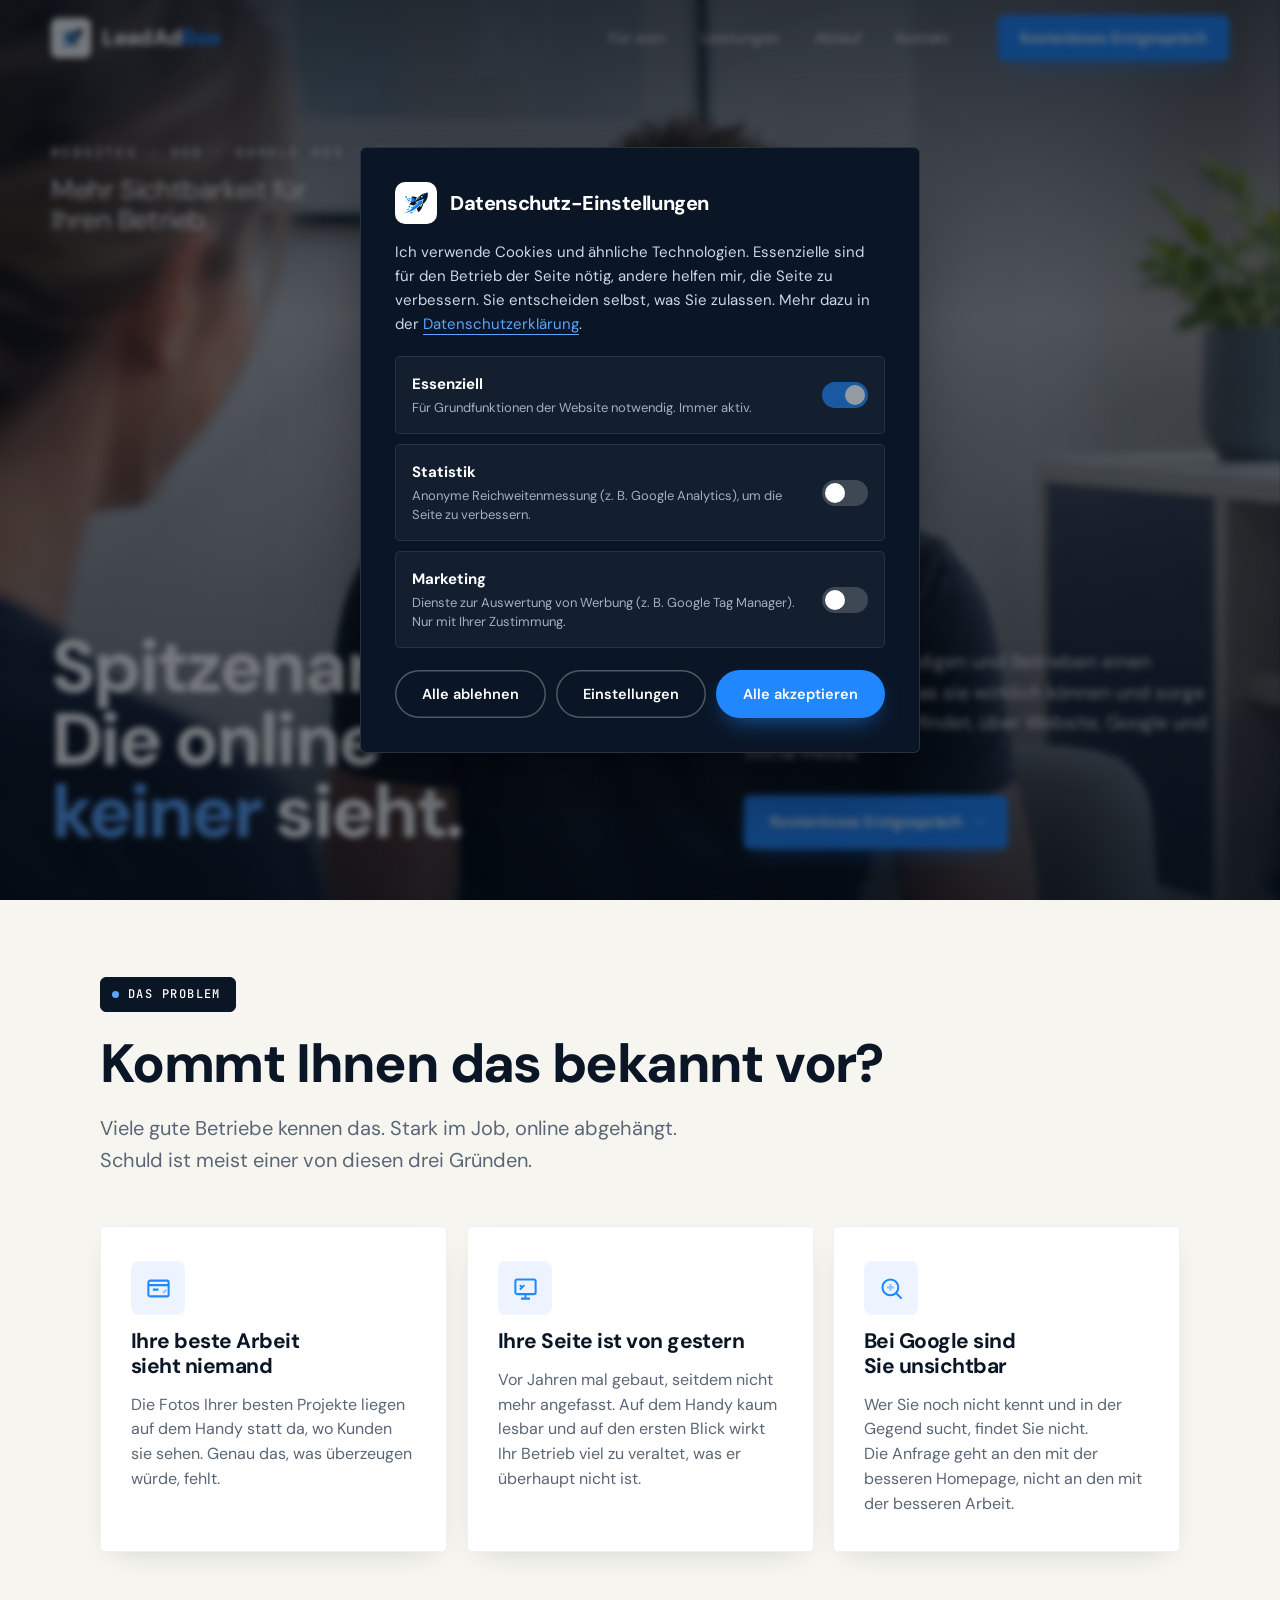
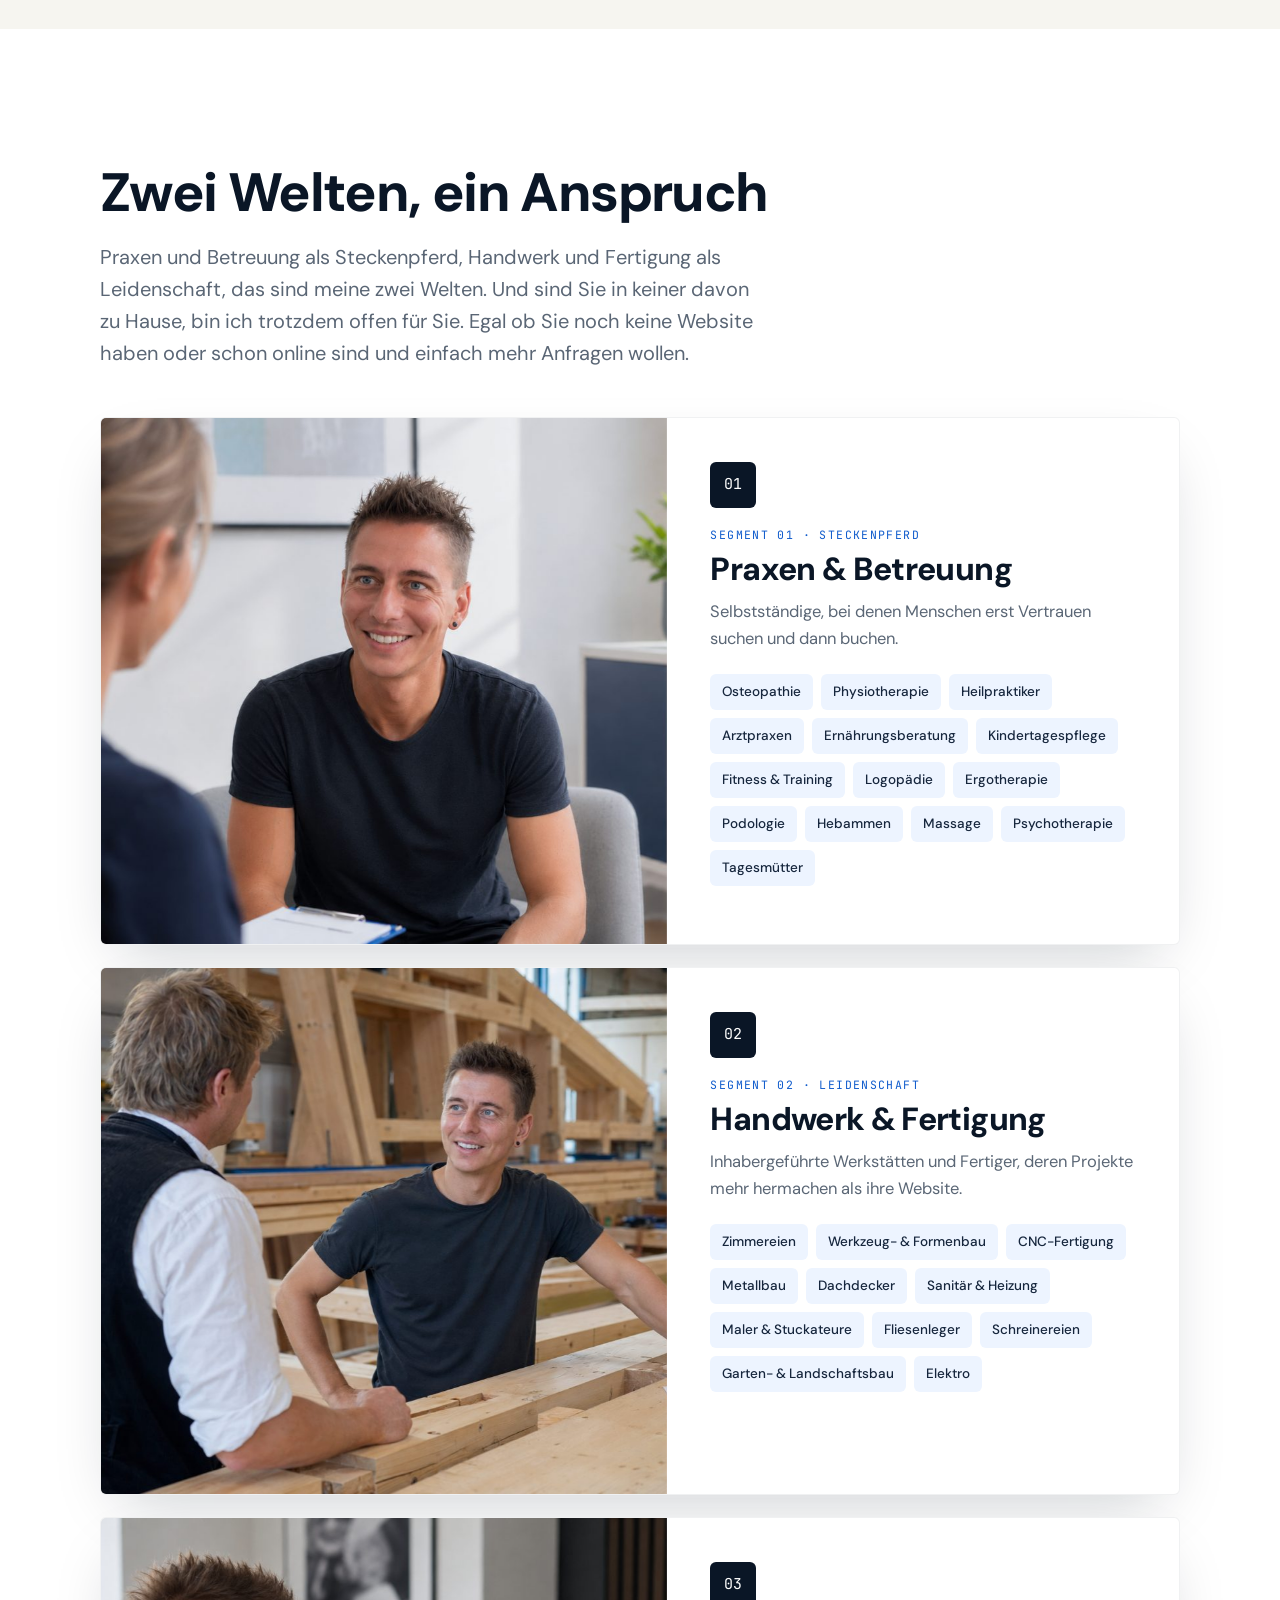
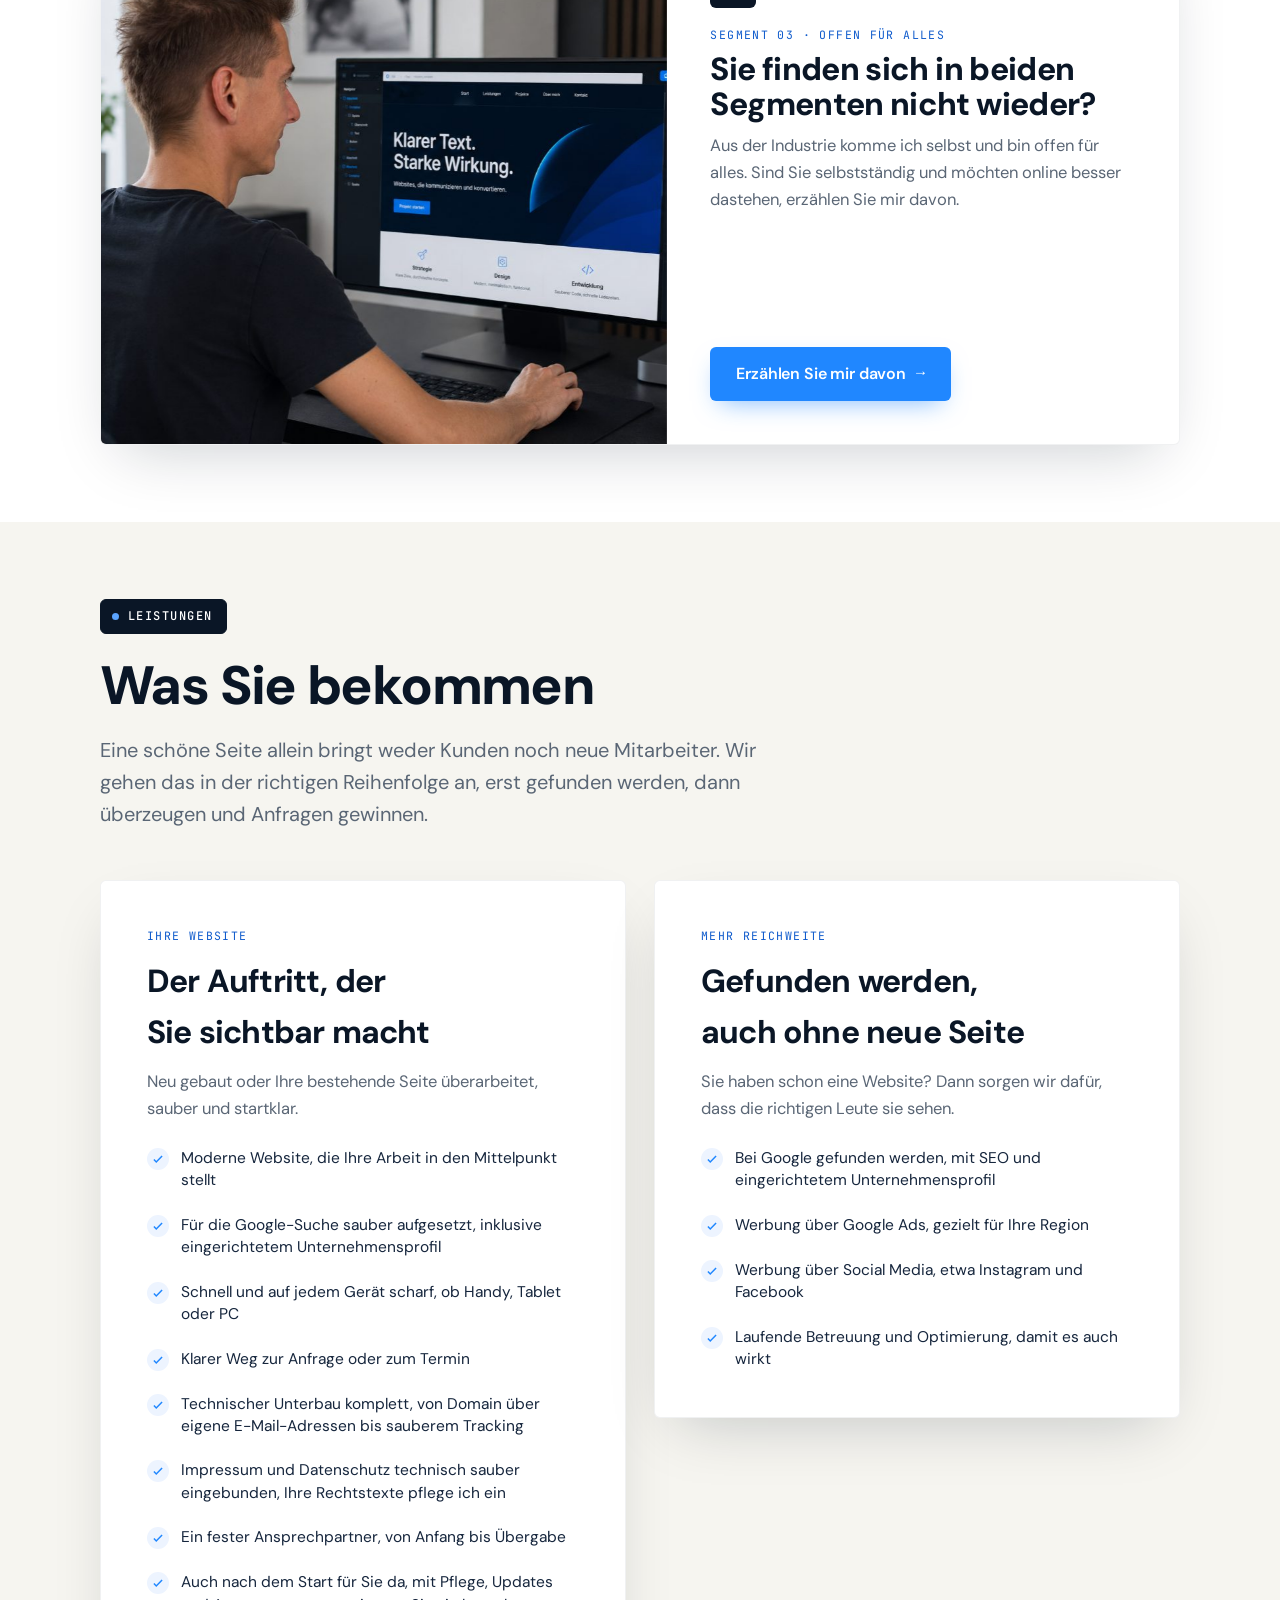
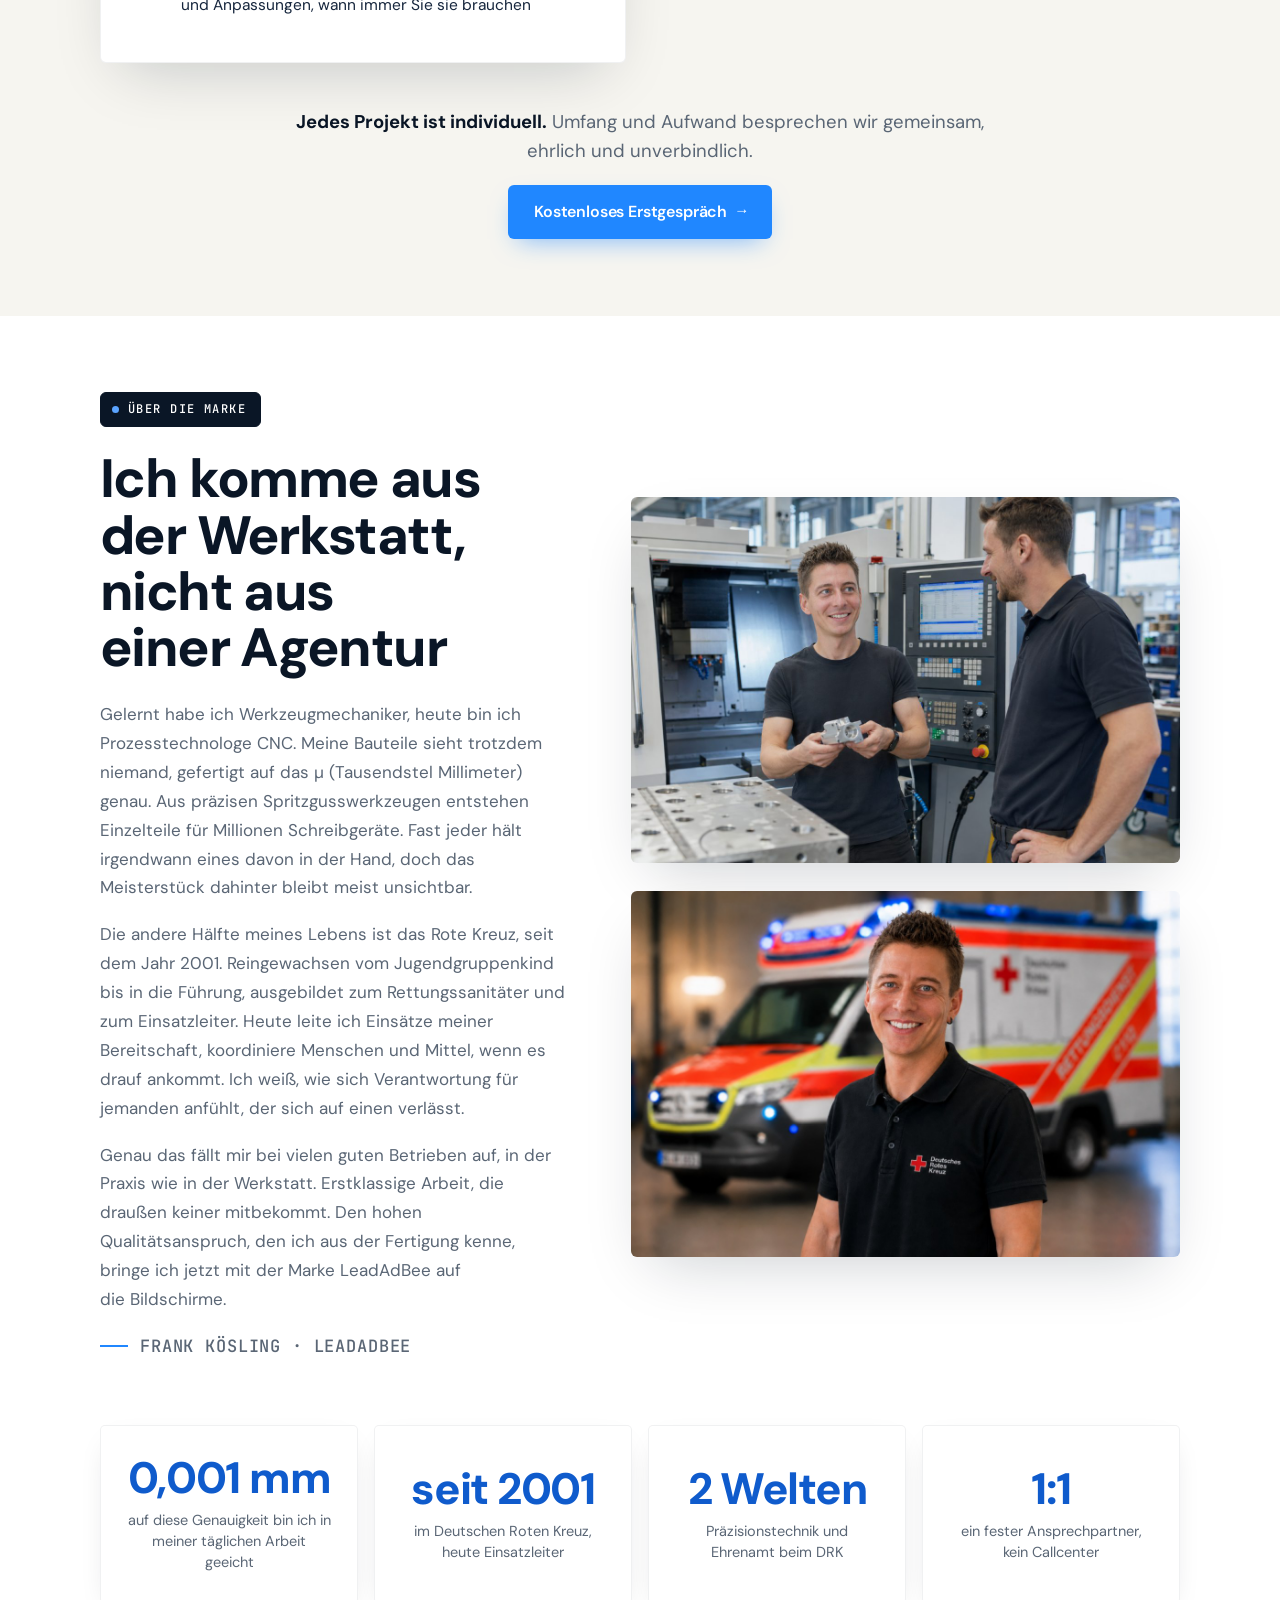
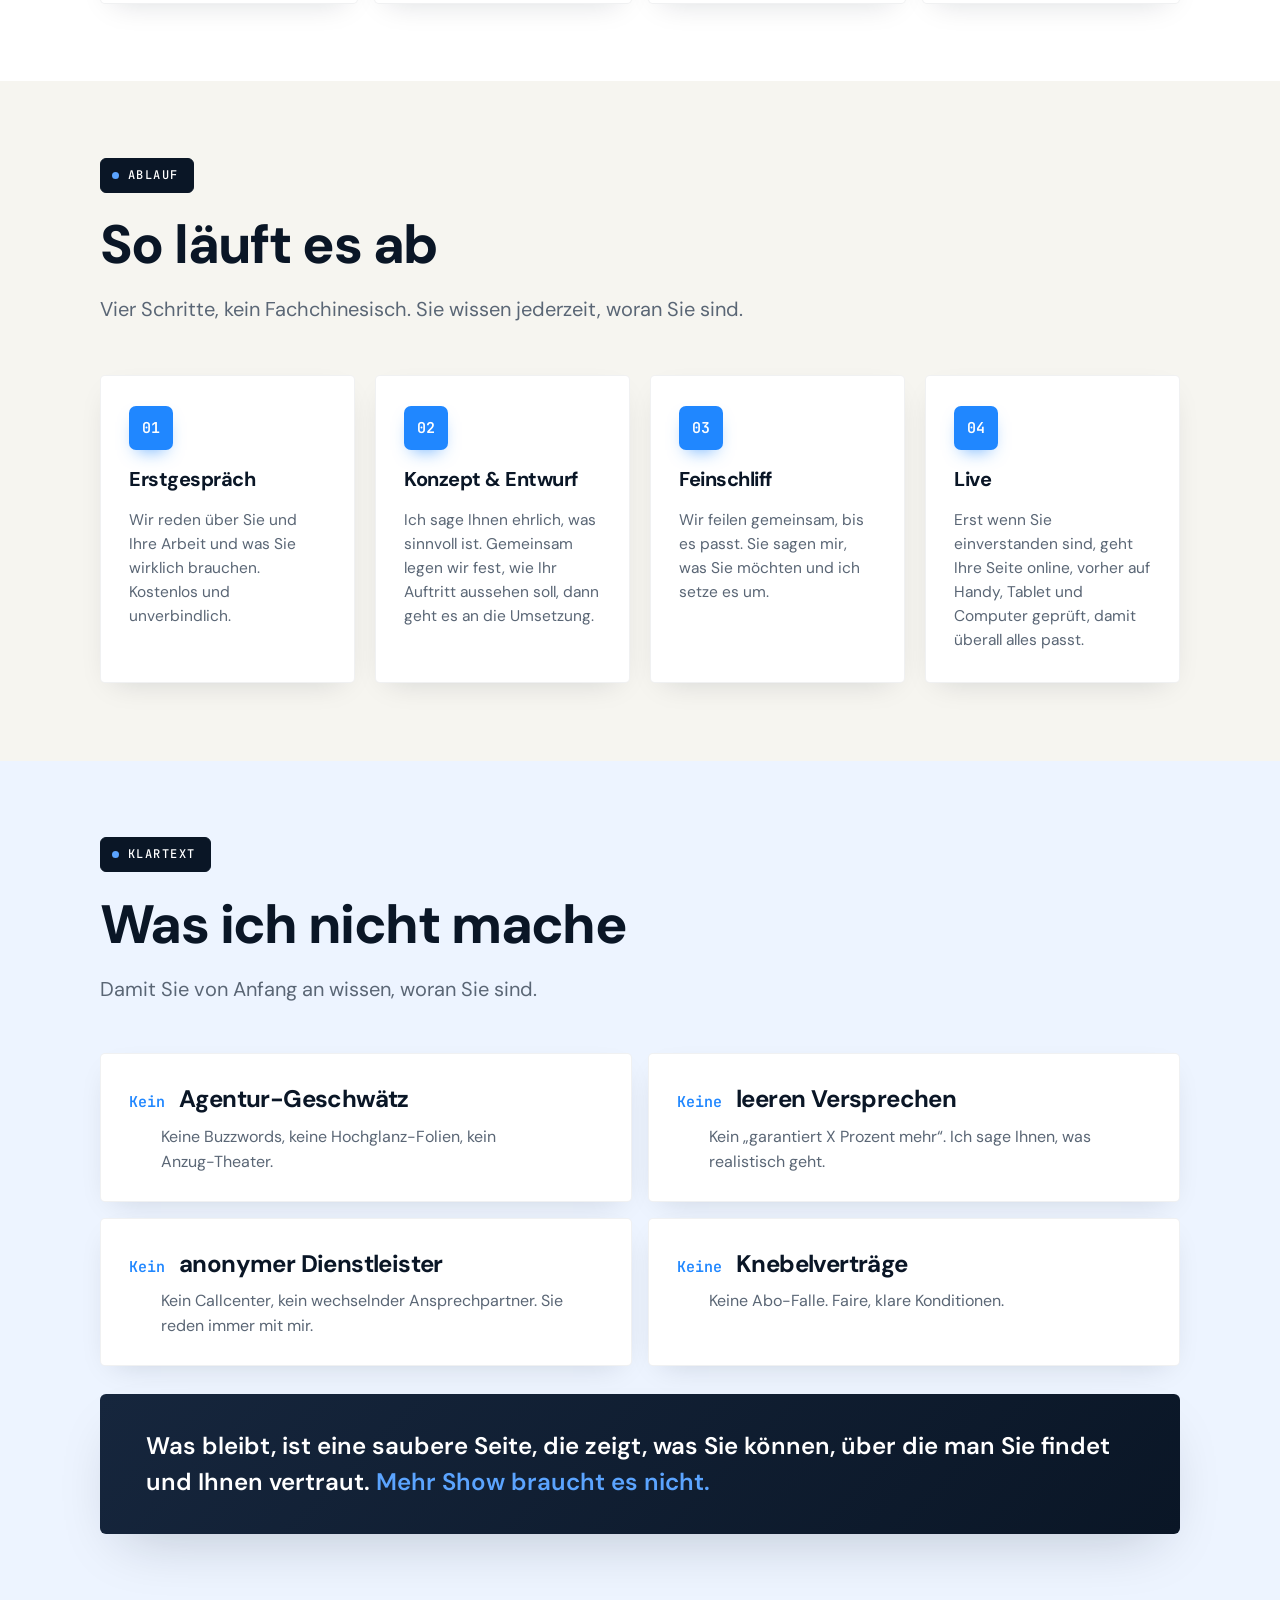
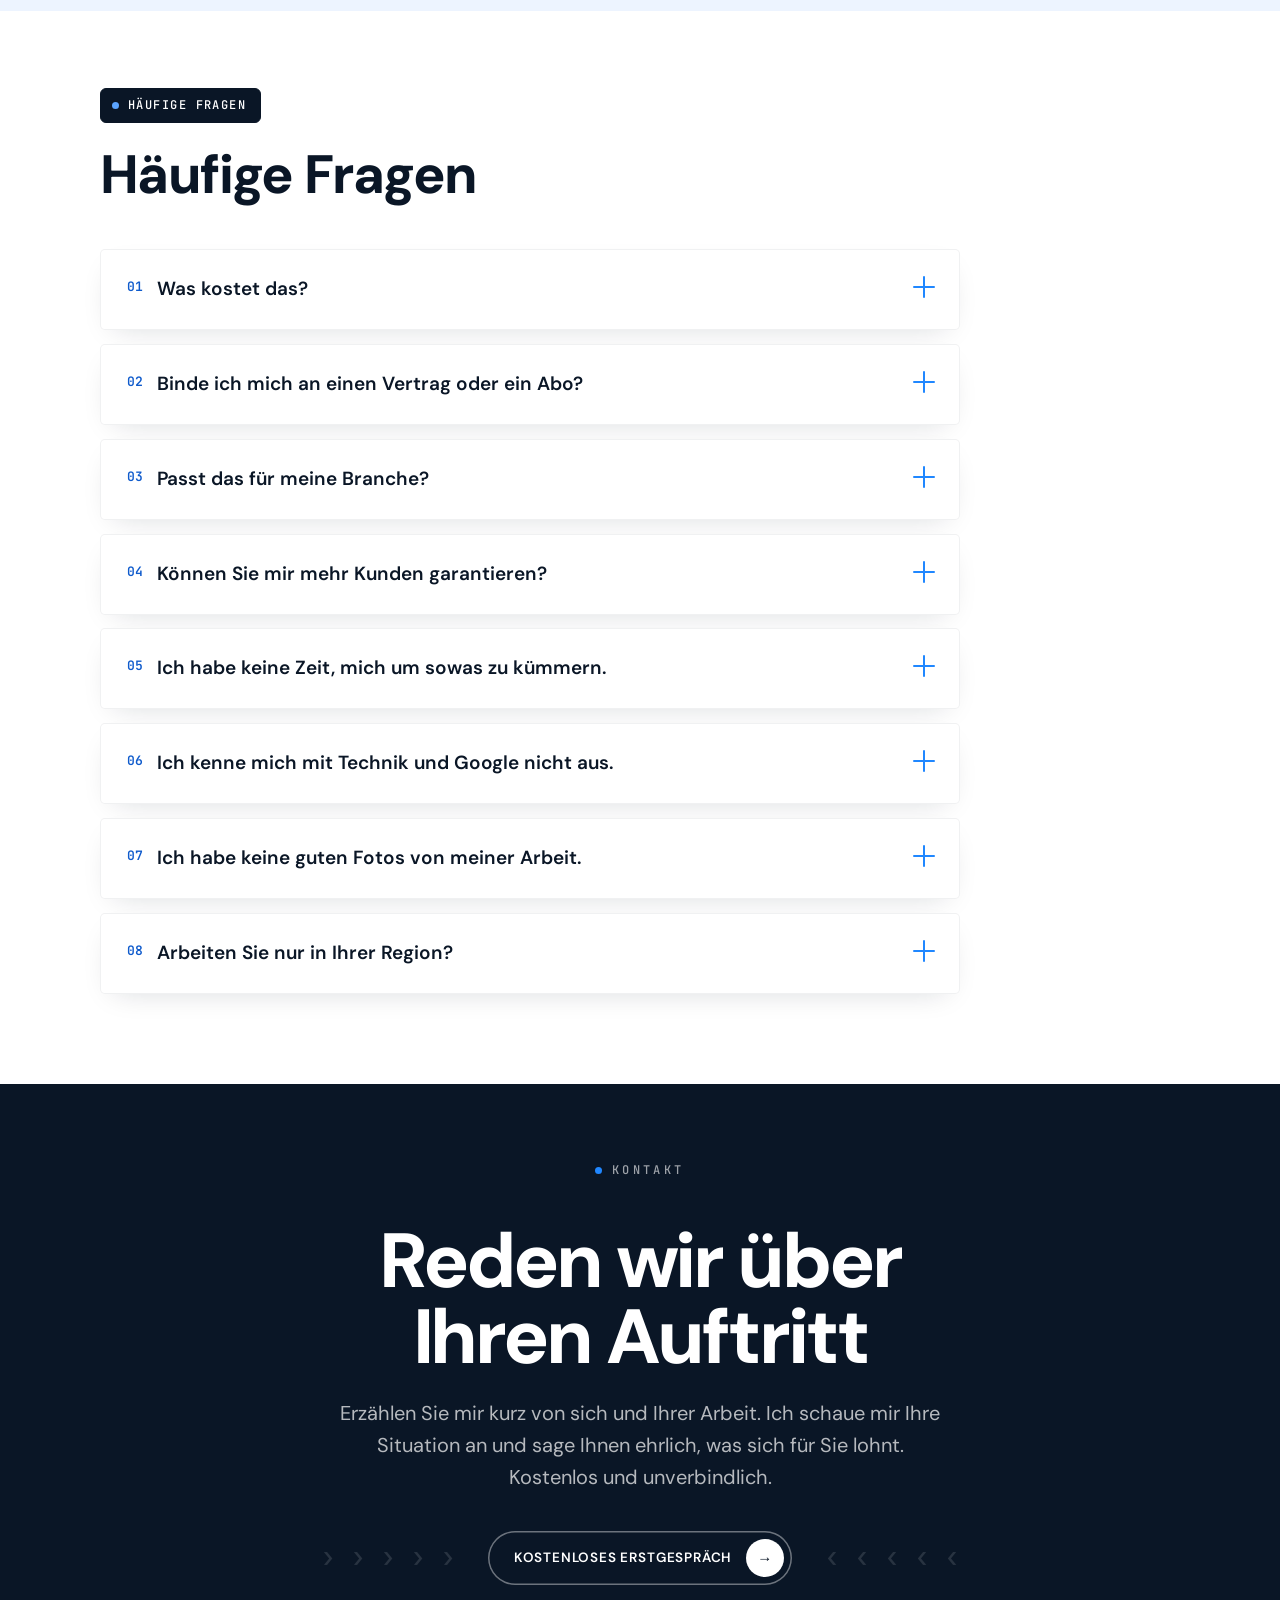
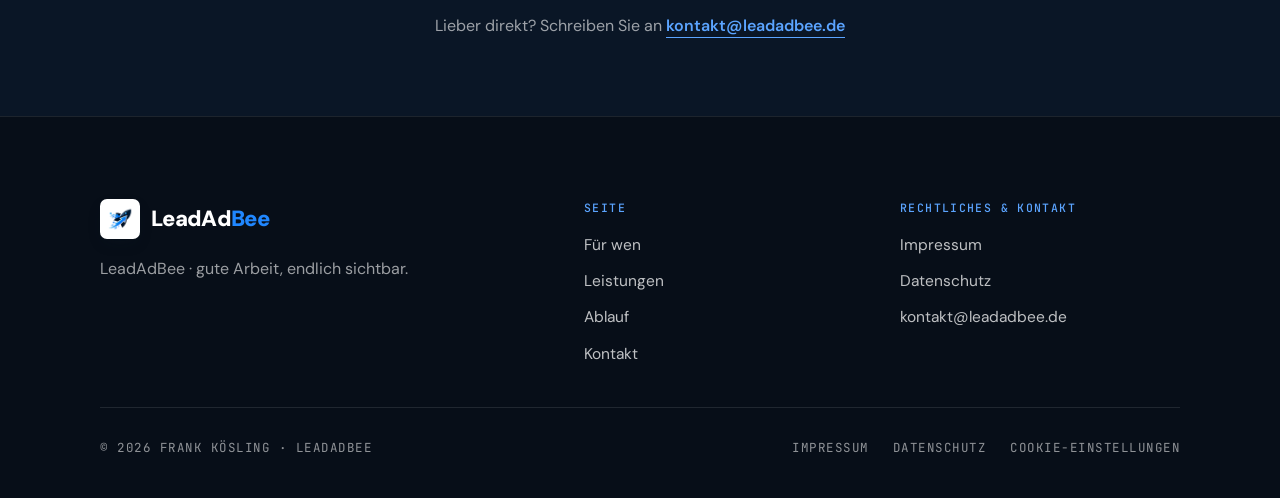
==== commit f956939b: "Hero: Social Media zu Meta Ads geaendert" ====
--- a/index.html
+++ b/index.html
@@ -59,7 +59,7 @@
     </div>
     <div class="wrap hero-cine-inner">
       <div class="hero-cine-top">
-        <p class="hero-spectrum">Websites · SEO · Google Ads · Social Media</p>
+        <p class="hero-spectrum">Websites · SEO · Google Ads · Meta Ads</p>
         <p class="hero-studio">Mehr Sichtbarkeit für Ihren Betrieb</p>
       </div>
       <div class="hero-cine-bottom">
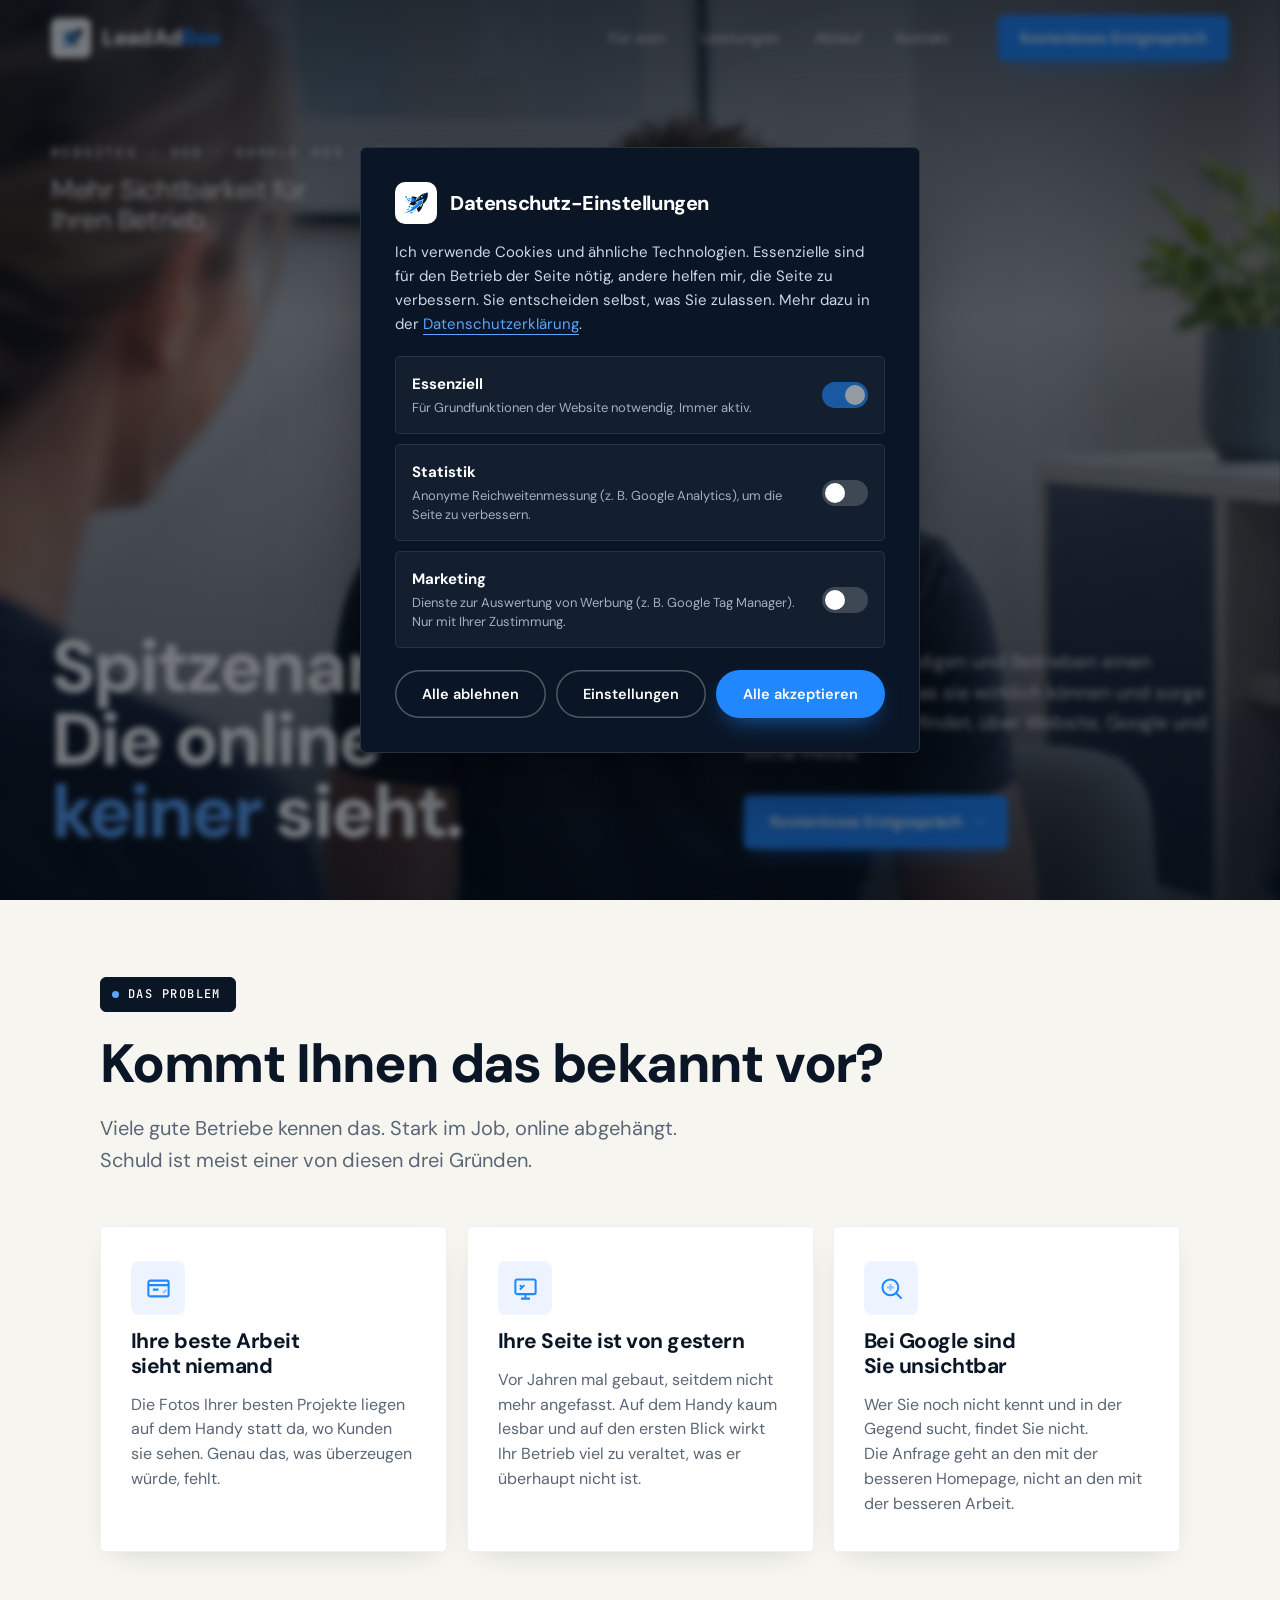
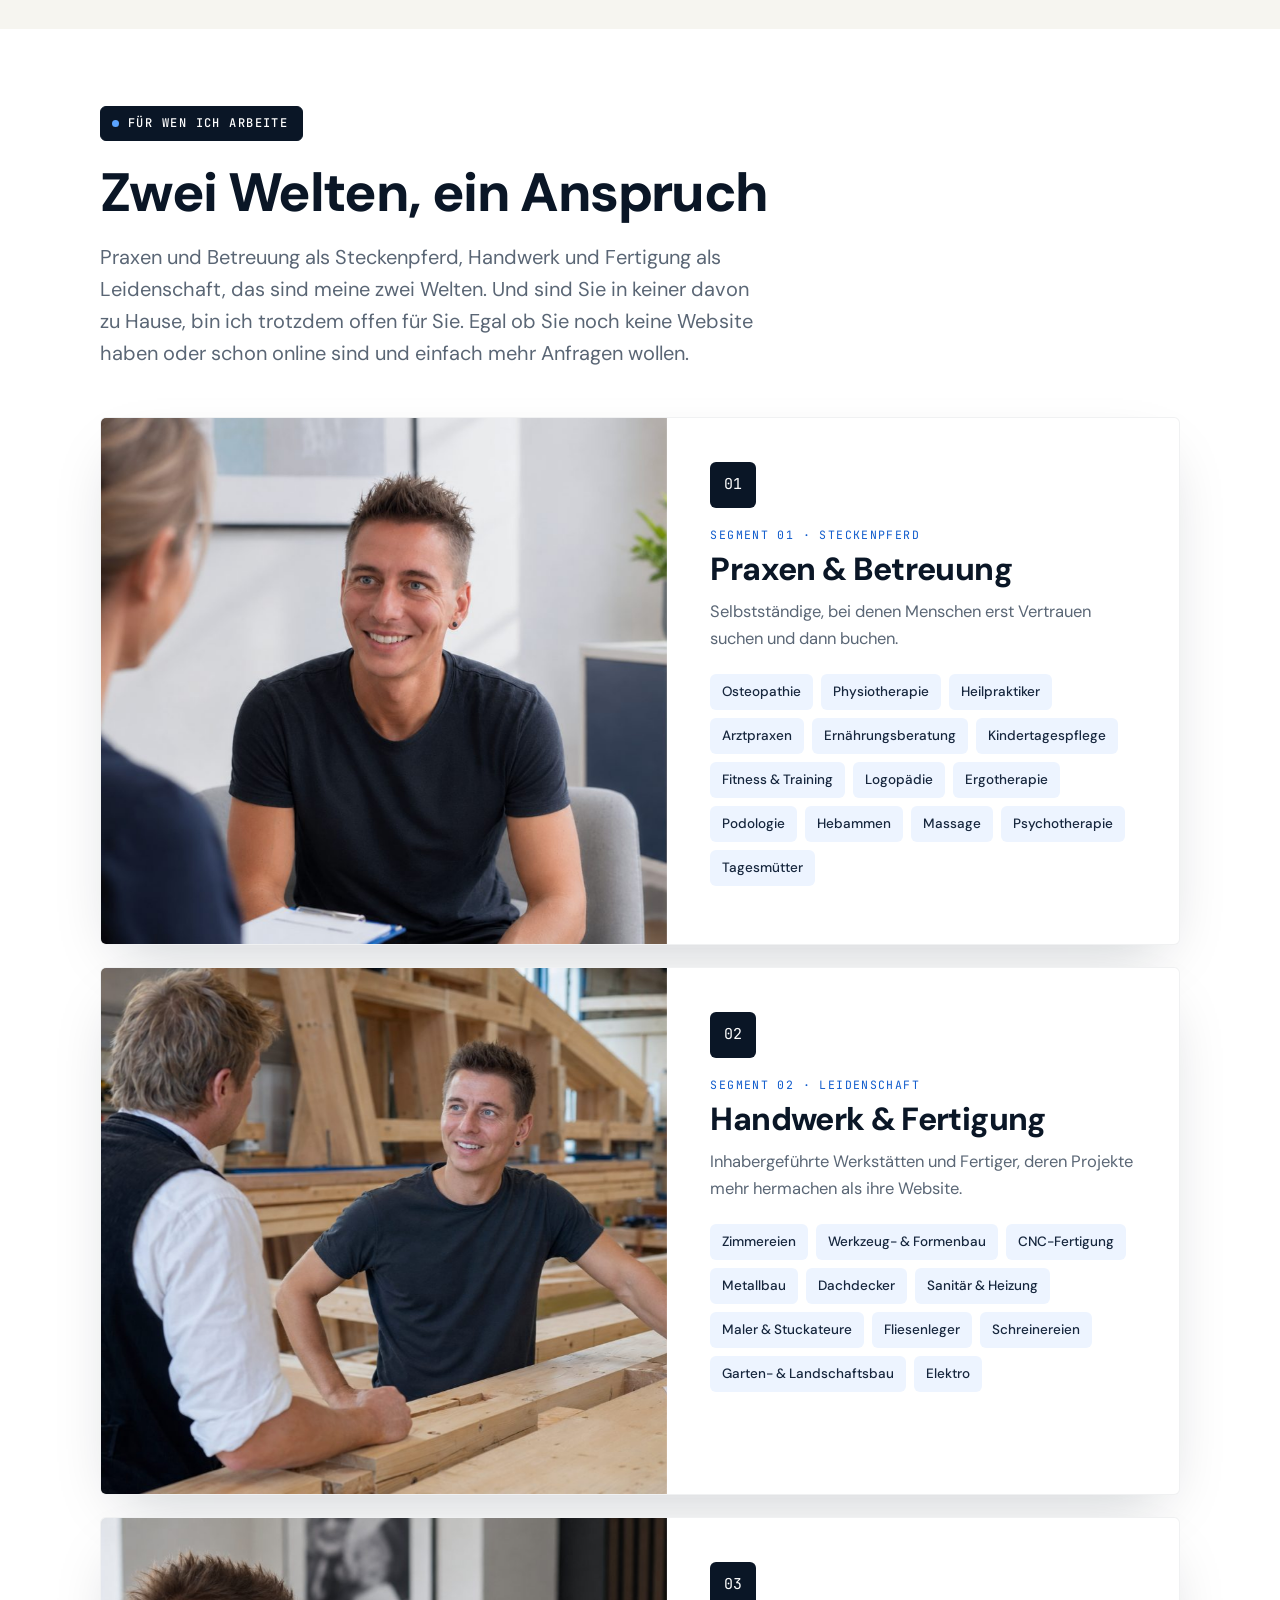
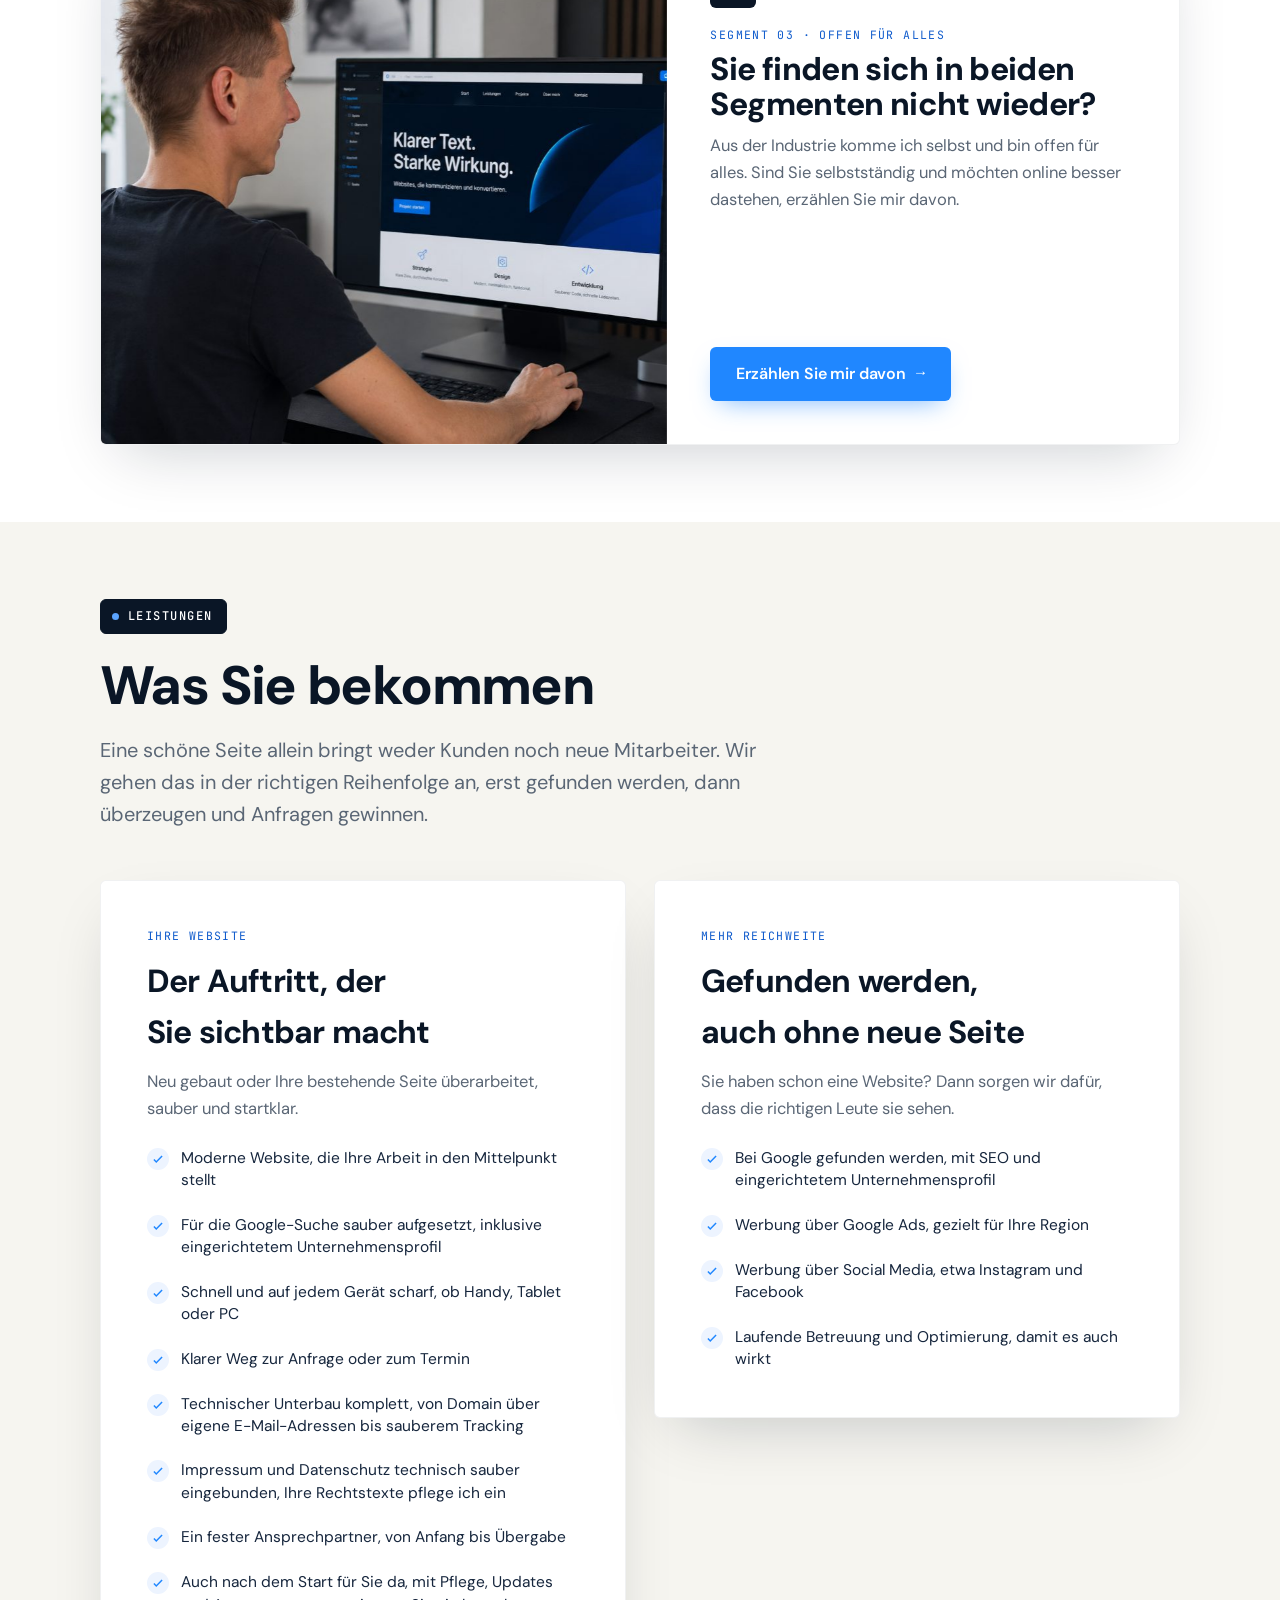
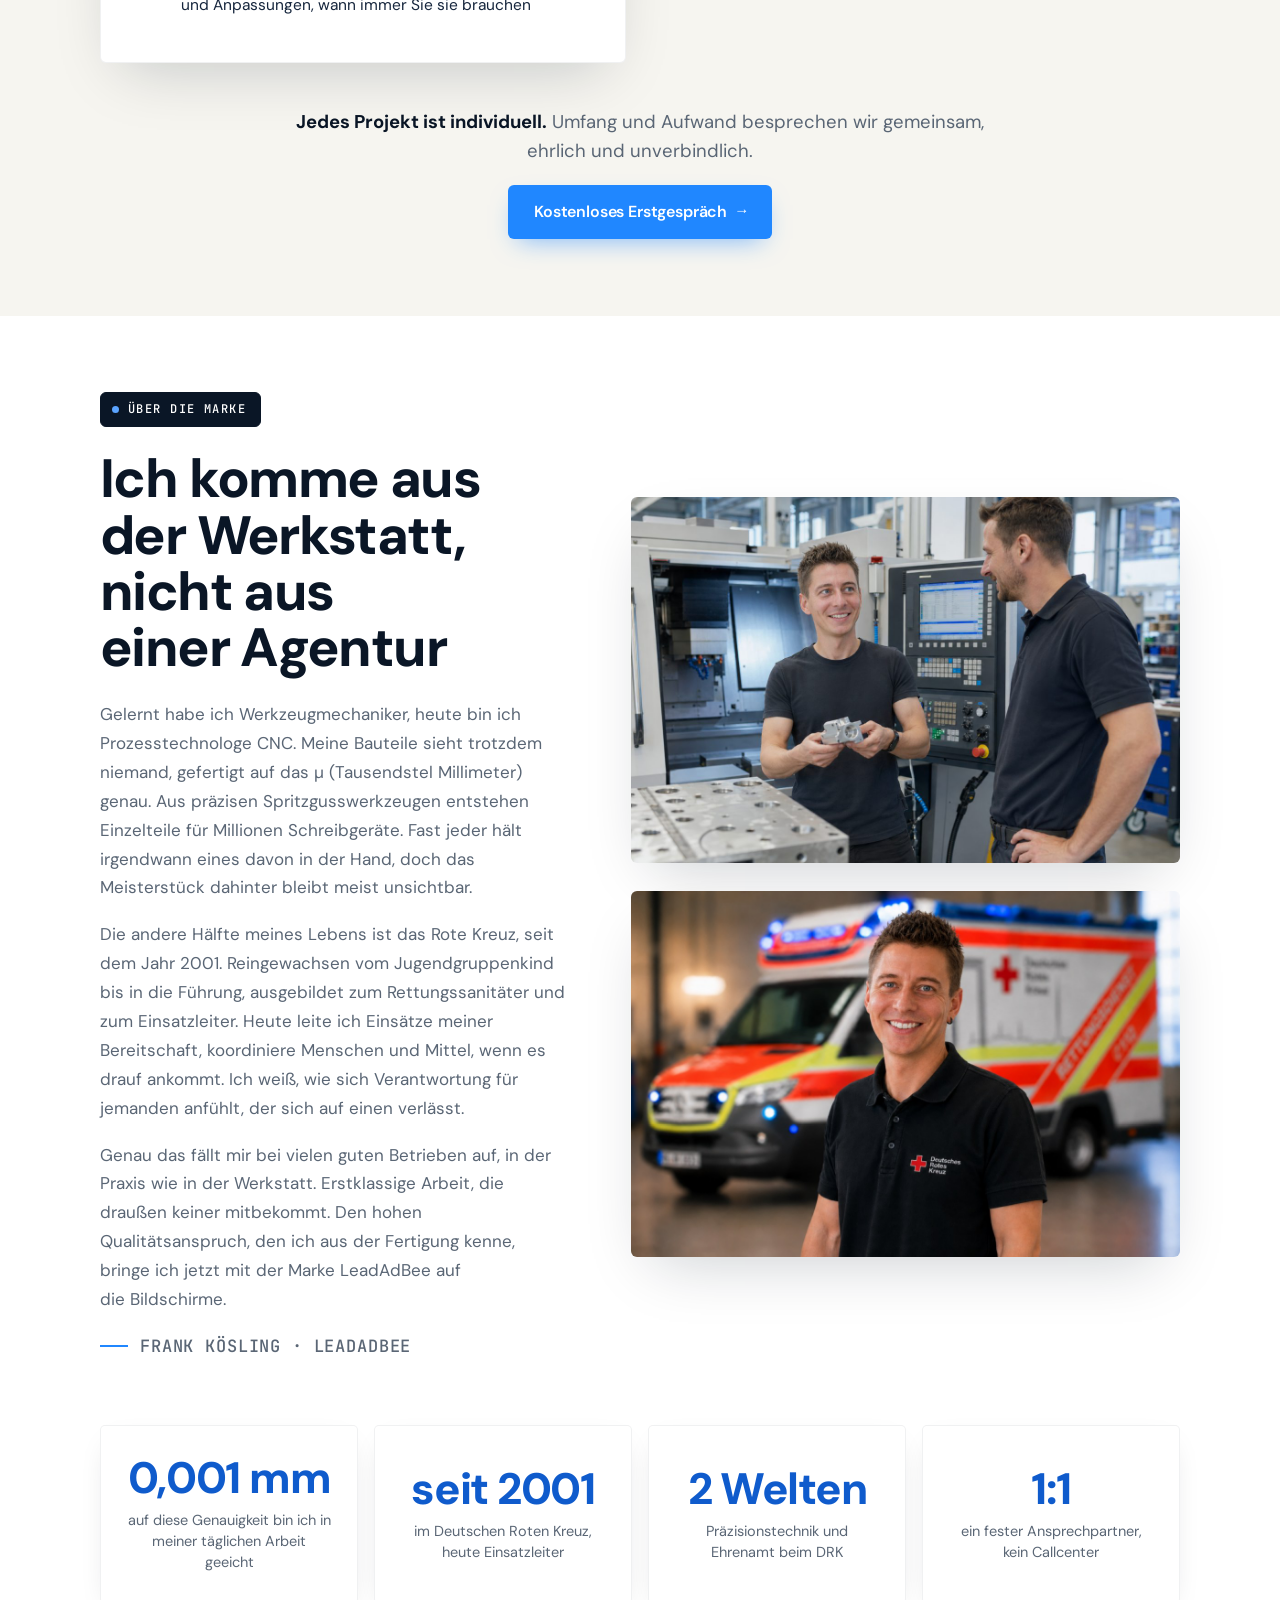
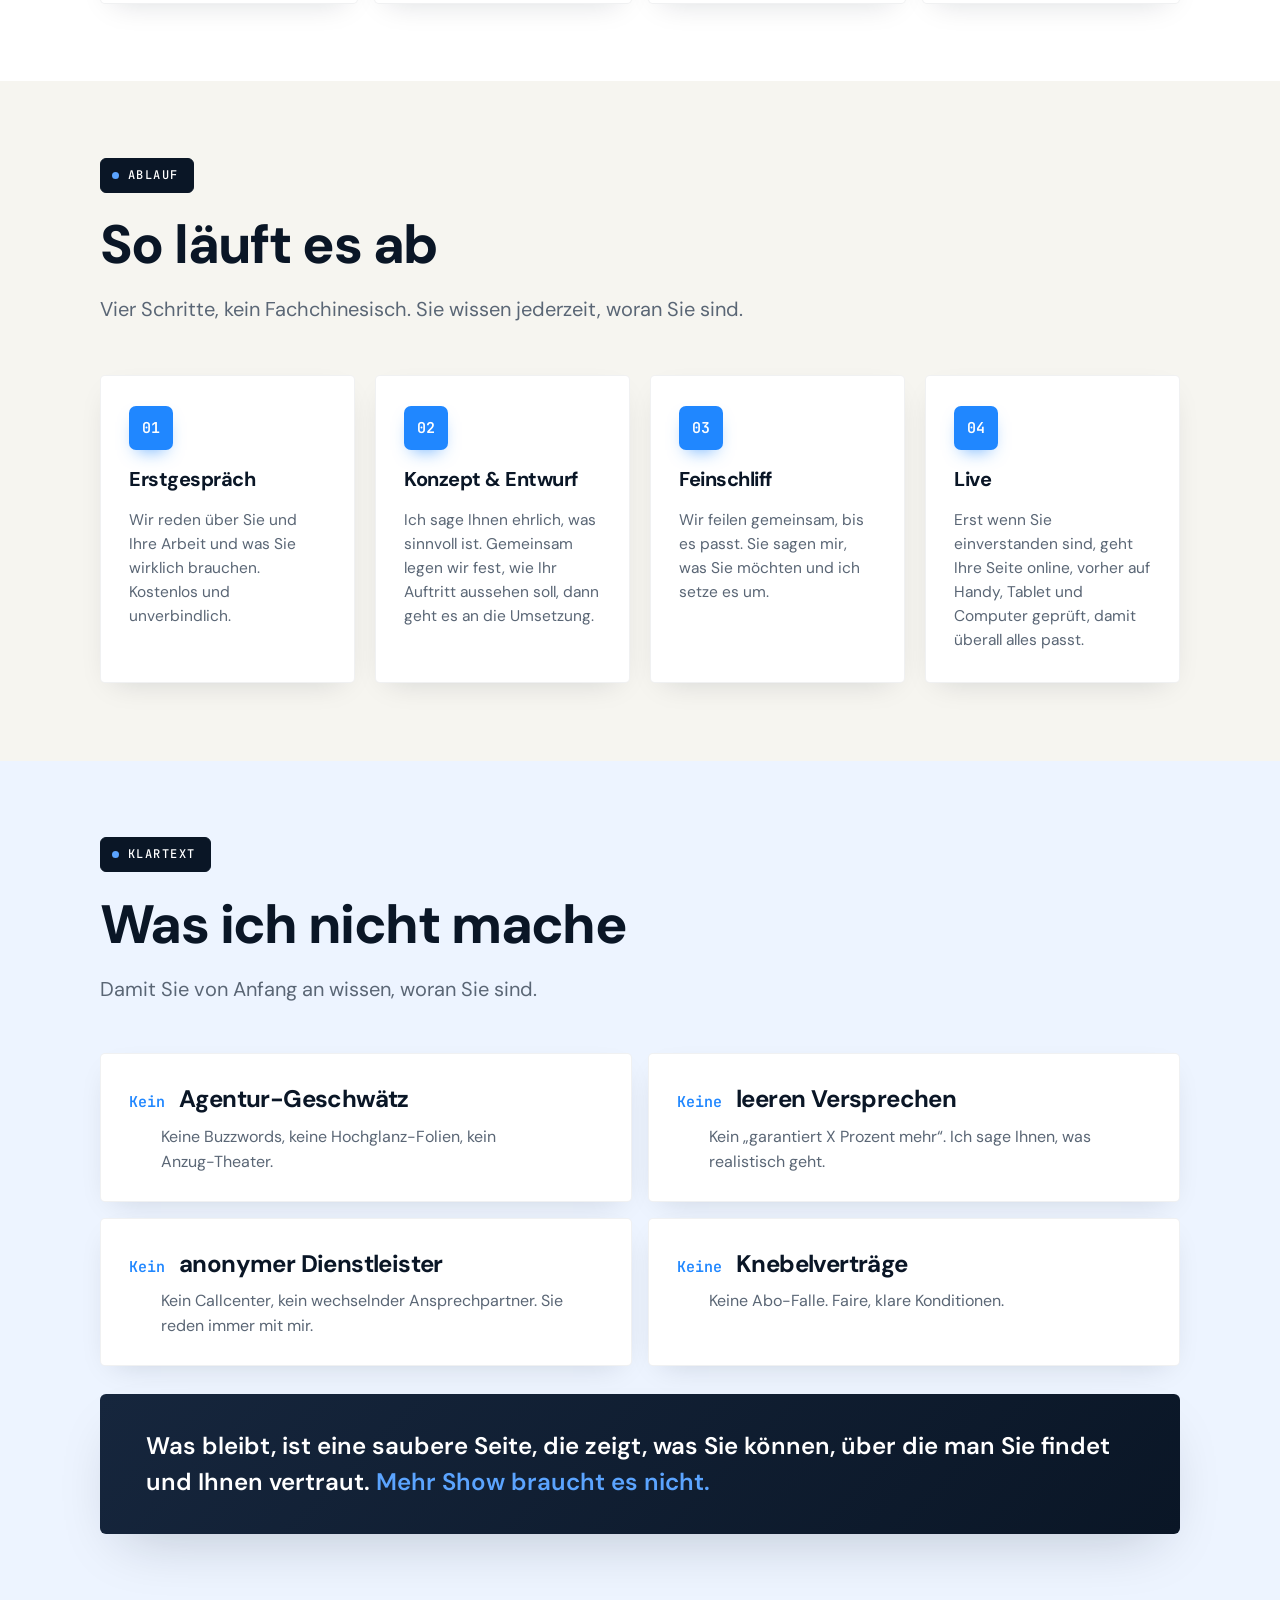
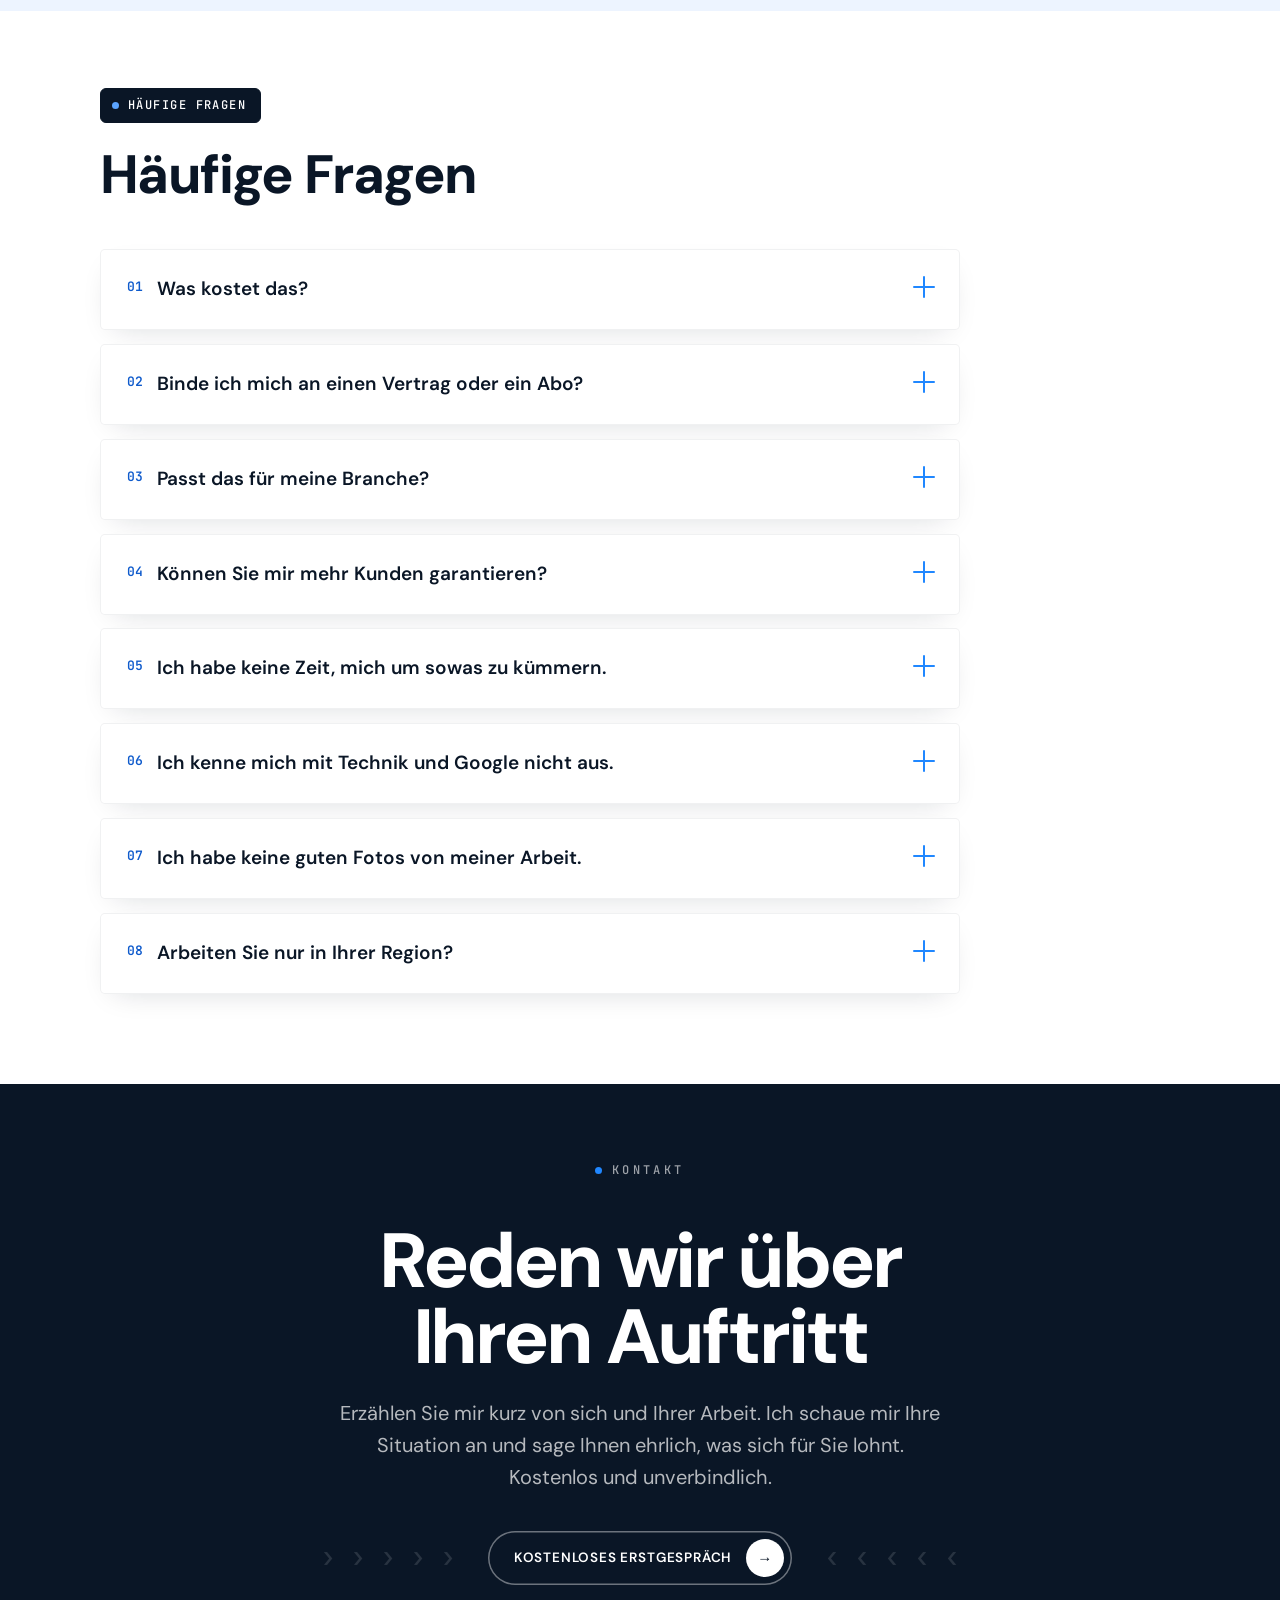
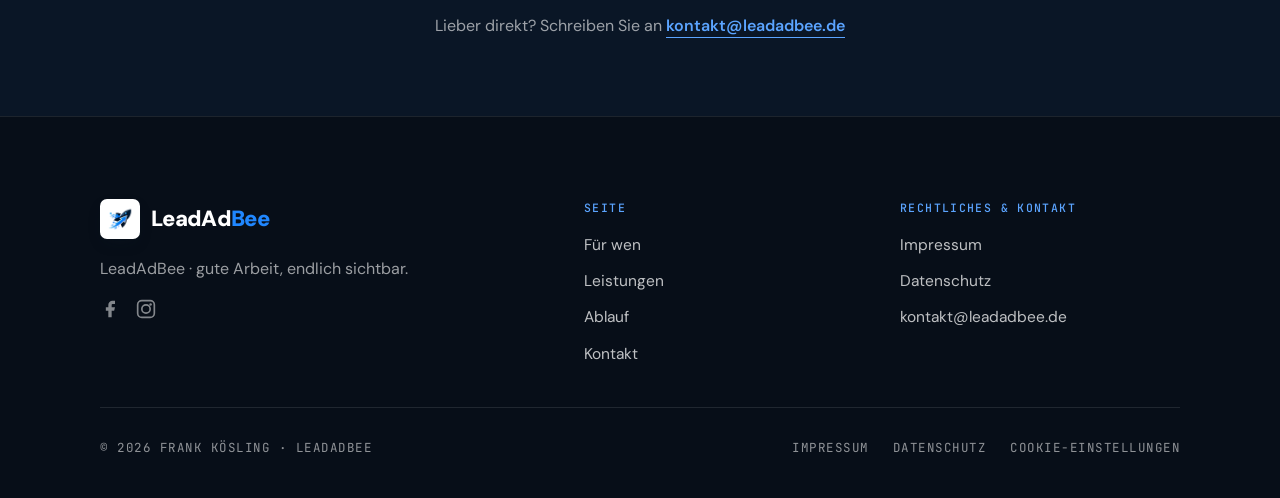
==== commit 0230fb7b: "Facebook und Instagram Icons im Footer ergaenzt" ====
--- a/index.html
+++ b/index.html
@@ -363,6 +363,14 @@
           <span class="brand-word">LeadAd<span class="bee">Bee</span></span>
         </a>
         <p class="footer-claim">LeadAdBee · gute Arbeit, endlich sichtbar.</p>
+        <div class="footer-social">
+          <a href="https://www.facebook.com/leadadbee" target="_blank" rel="noopener" aria-label="LeadAdBee auf Facebook">
+            <svg viewBox="0 0 24 24" fill="currentColor" width="20" height="20"><path d="M18 2h-3a5 5 0 0 0-5 5v3H7v4h3v8h4v-8h3l1-4h-4V7a1 1 0 0 1 1-1h3z"/></svg>
+          </a>
+          <a href="https://www.instagram.com/leadadbee" target="_blank" rel="noopener" aria-label="LeadAdBee auf Instagram">
+            <svg viewBox="0 0 24 24" fill="none" stroke="currentColor" stroke-width="2" width="20" height="20"><rect x="2" y="2" width="20" height="20" rx="5"/><circle cx="12" cy="12" r="5"/><circle cx="17.5" cy="6.5" r="1.5" fill="currentColor" stroke="none"/></svg>
+          </a>
+        </div>
       </div>
       <div class="footer-col">
         <h4>Seite</h4>
--- a/styles.css
+++ b/styles.css
@@ -522,6 +522,9 @@
 .footer-brand .brand-tile{ background:#fff; }
 .footer-brand .brand-word{ color:#fff; }
 .footer-claim{ color:rgba(255,255,255,0.6); margin-top:18px; max-width:34ch; font-size:16px; line-height:1.55; }
+.footer-social{ display:flex; gap:16px; margin-top:18px; }
+.footer-social a{ color:rgba(255,255,255,0.5); transition:color 0.2s; }
+.footer-social a:hover{ color:#fff; }
 .footer-col h4{ font-family:var(--mono); font-size:11.5px; letter-spacing:0.12em; text-transform:uppercase; color:var(--electric-2); font-weight:500; margin-bottom:16px; }
 .footer-col ul{ list-style:none; margin:0; padding:0; display:flex; flex-direction:column; gap:11px; }
 .footer-col a, .footer-col li{ color:rgba(255,255,255,0.74); font-size:15.5px; }
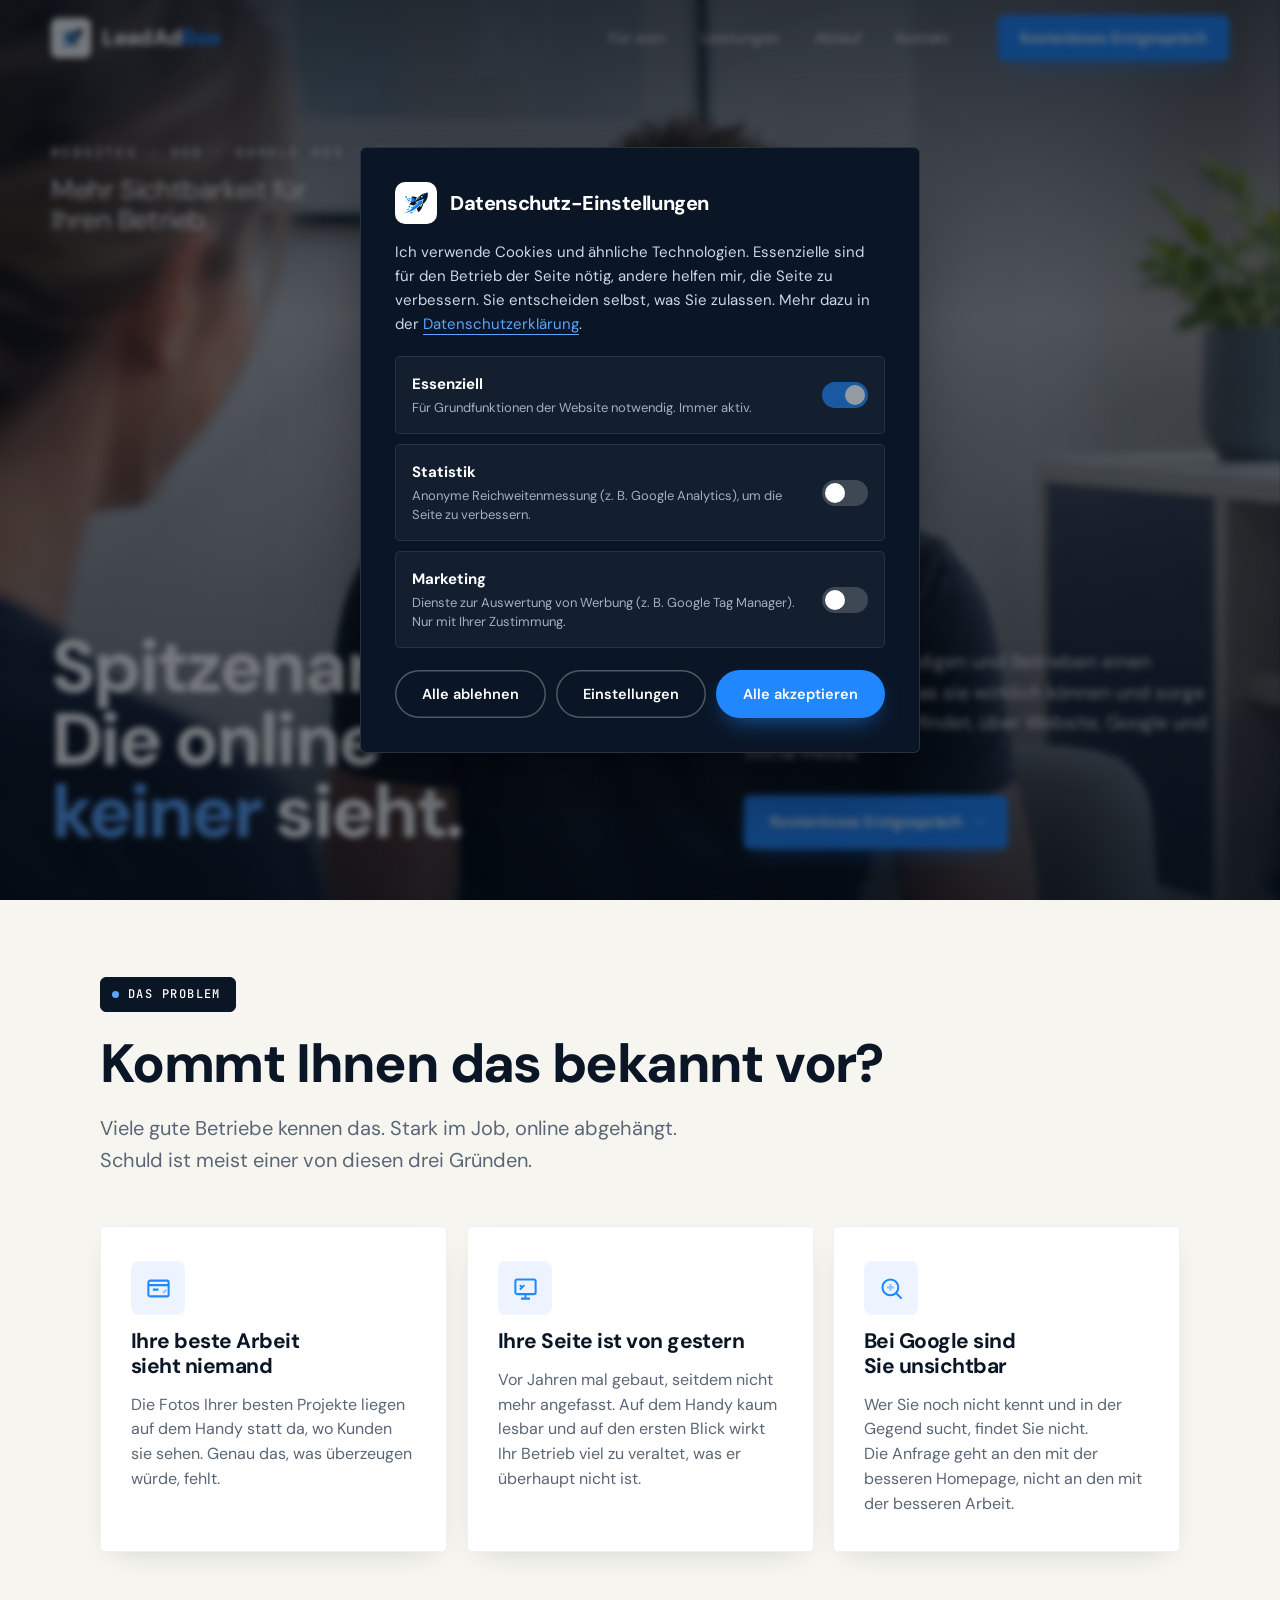
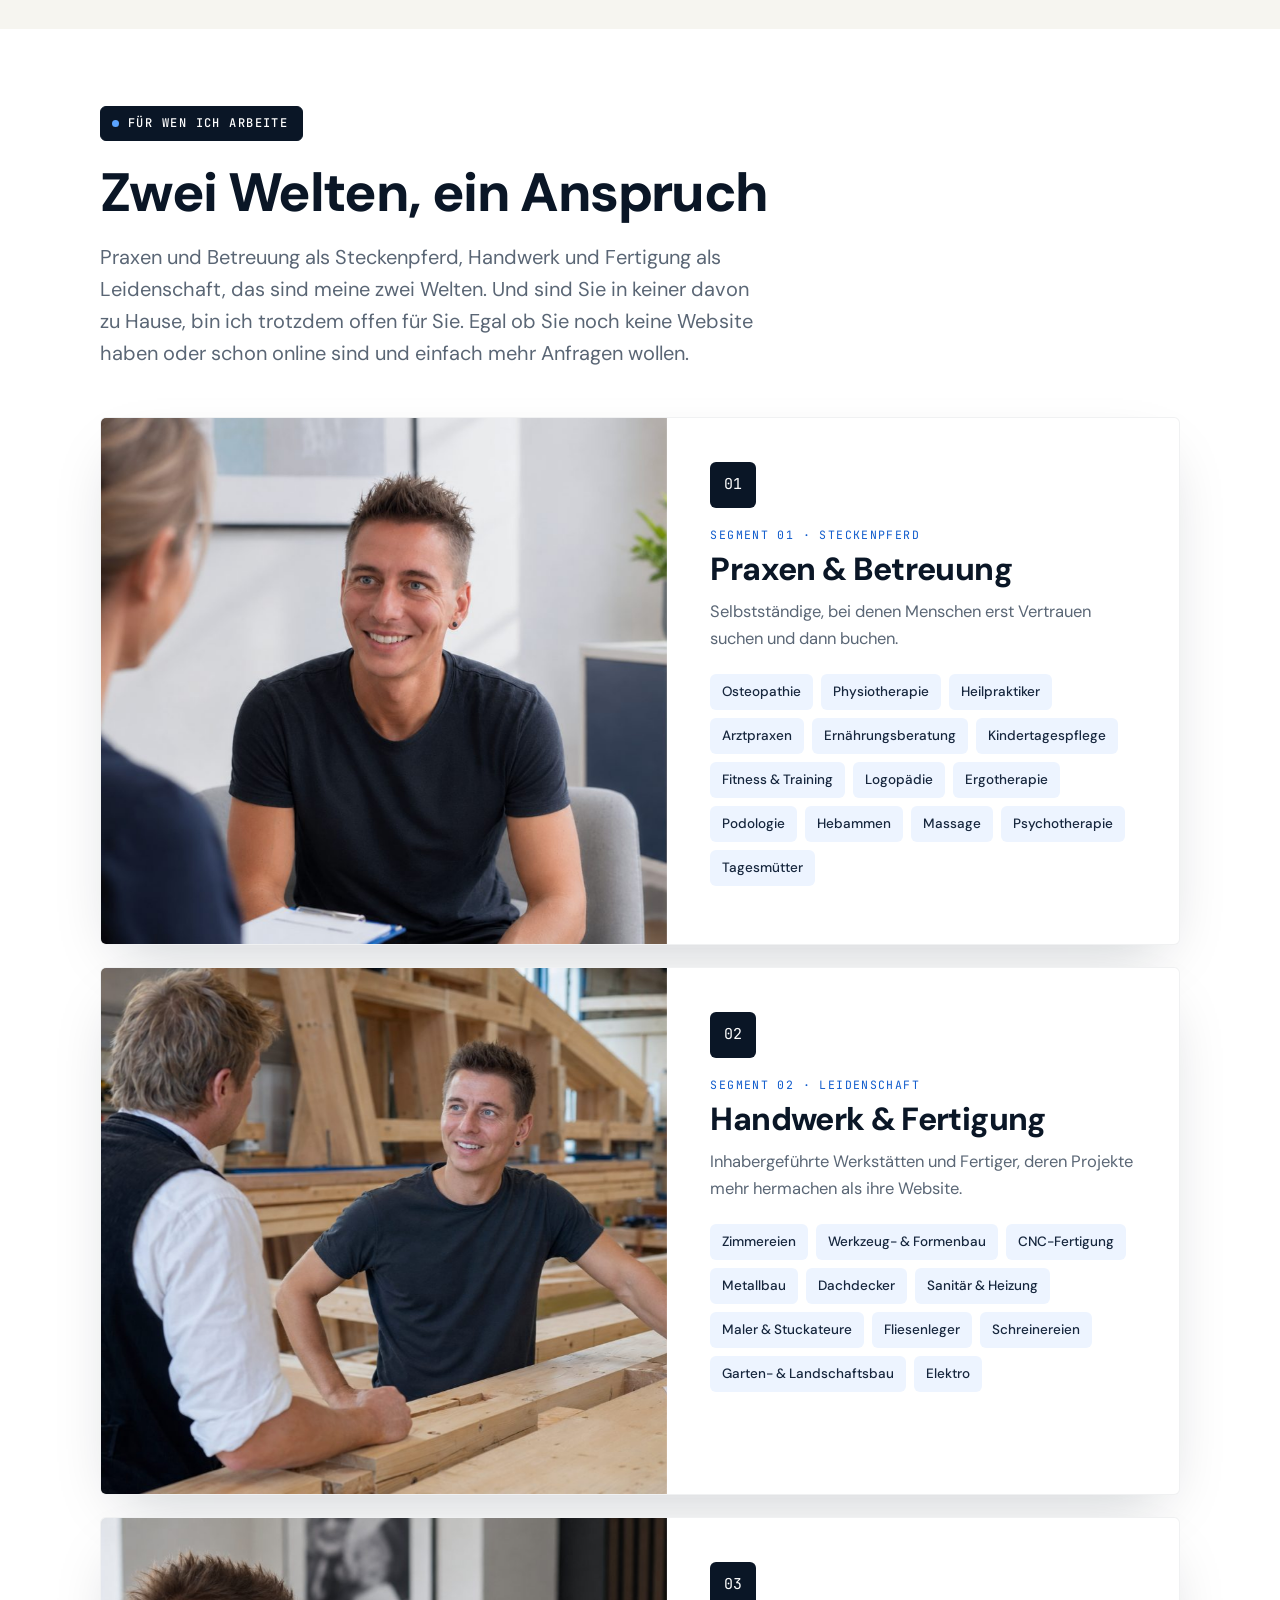
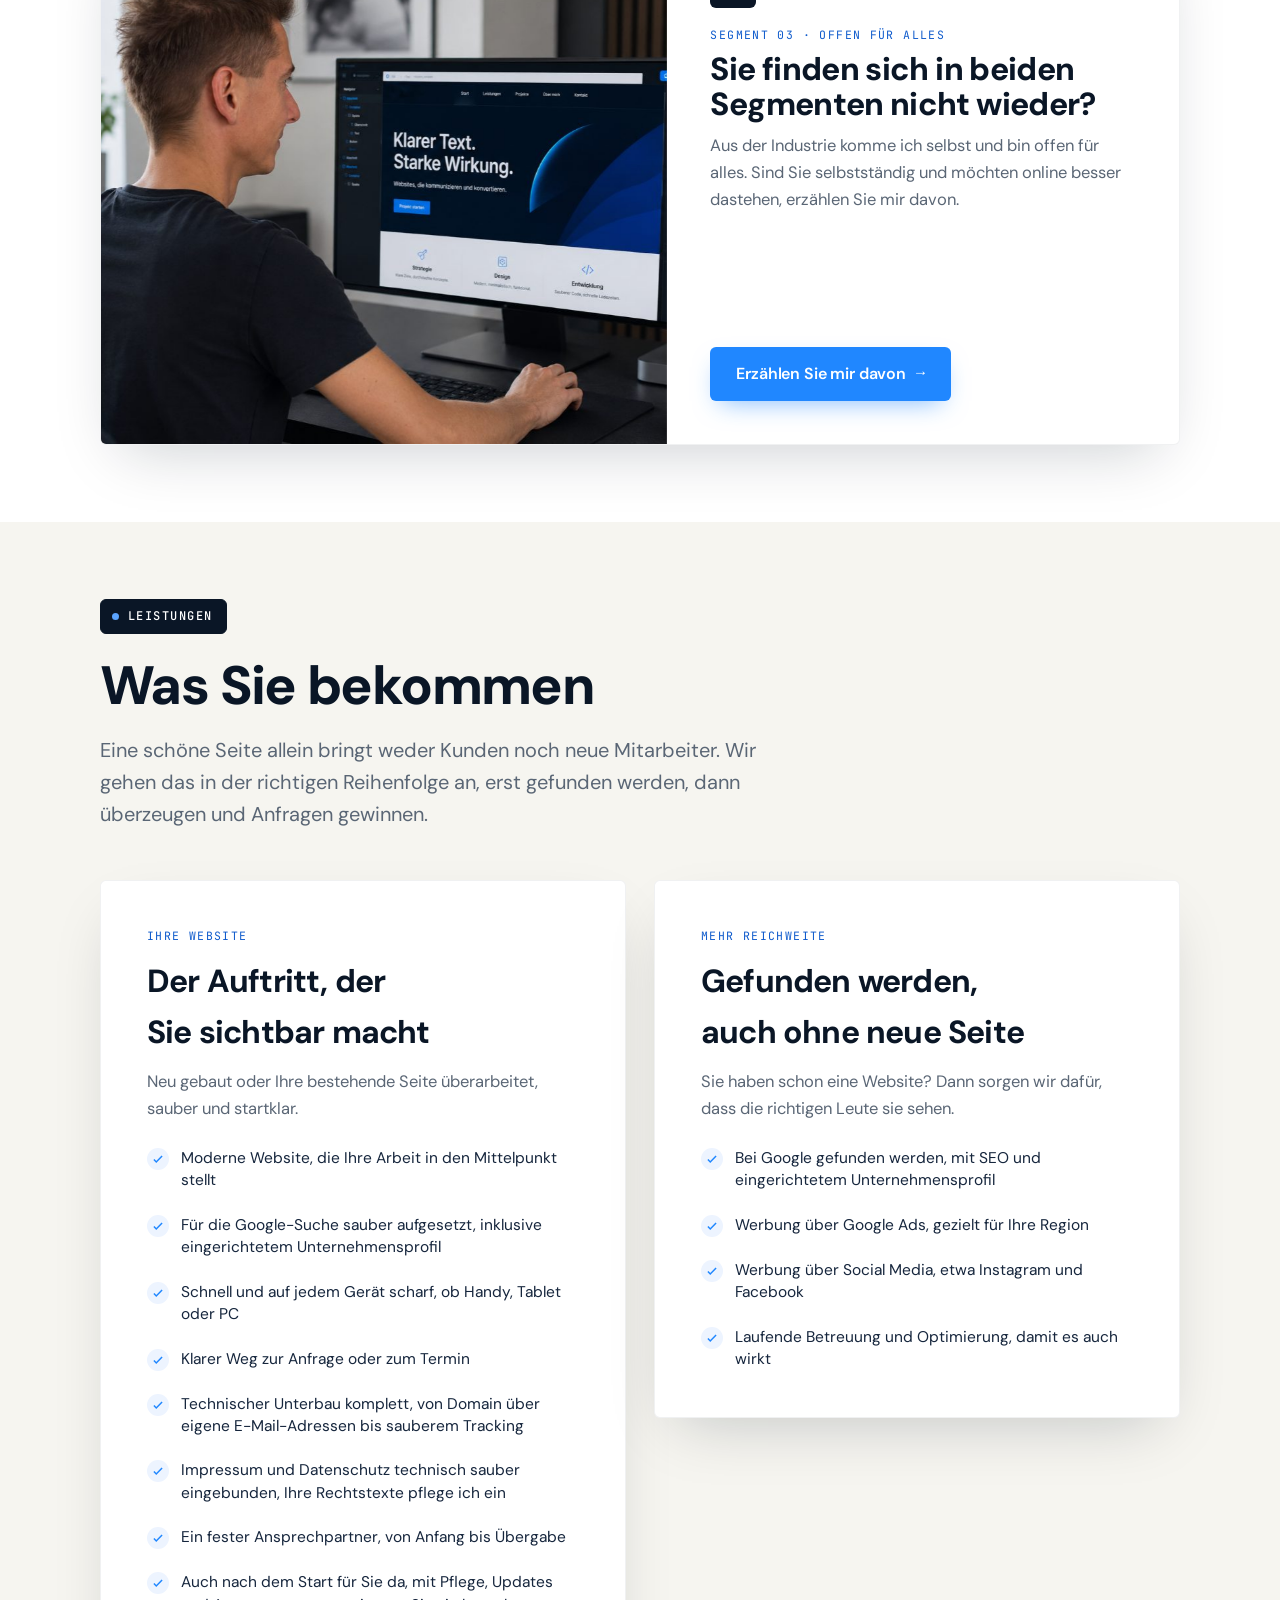
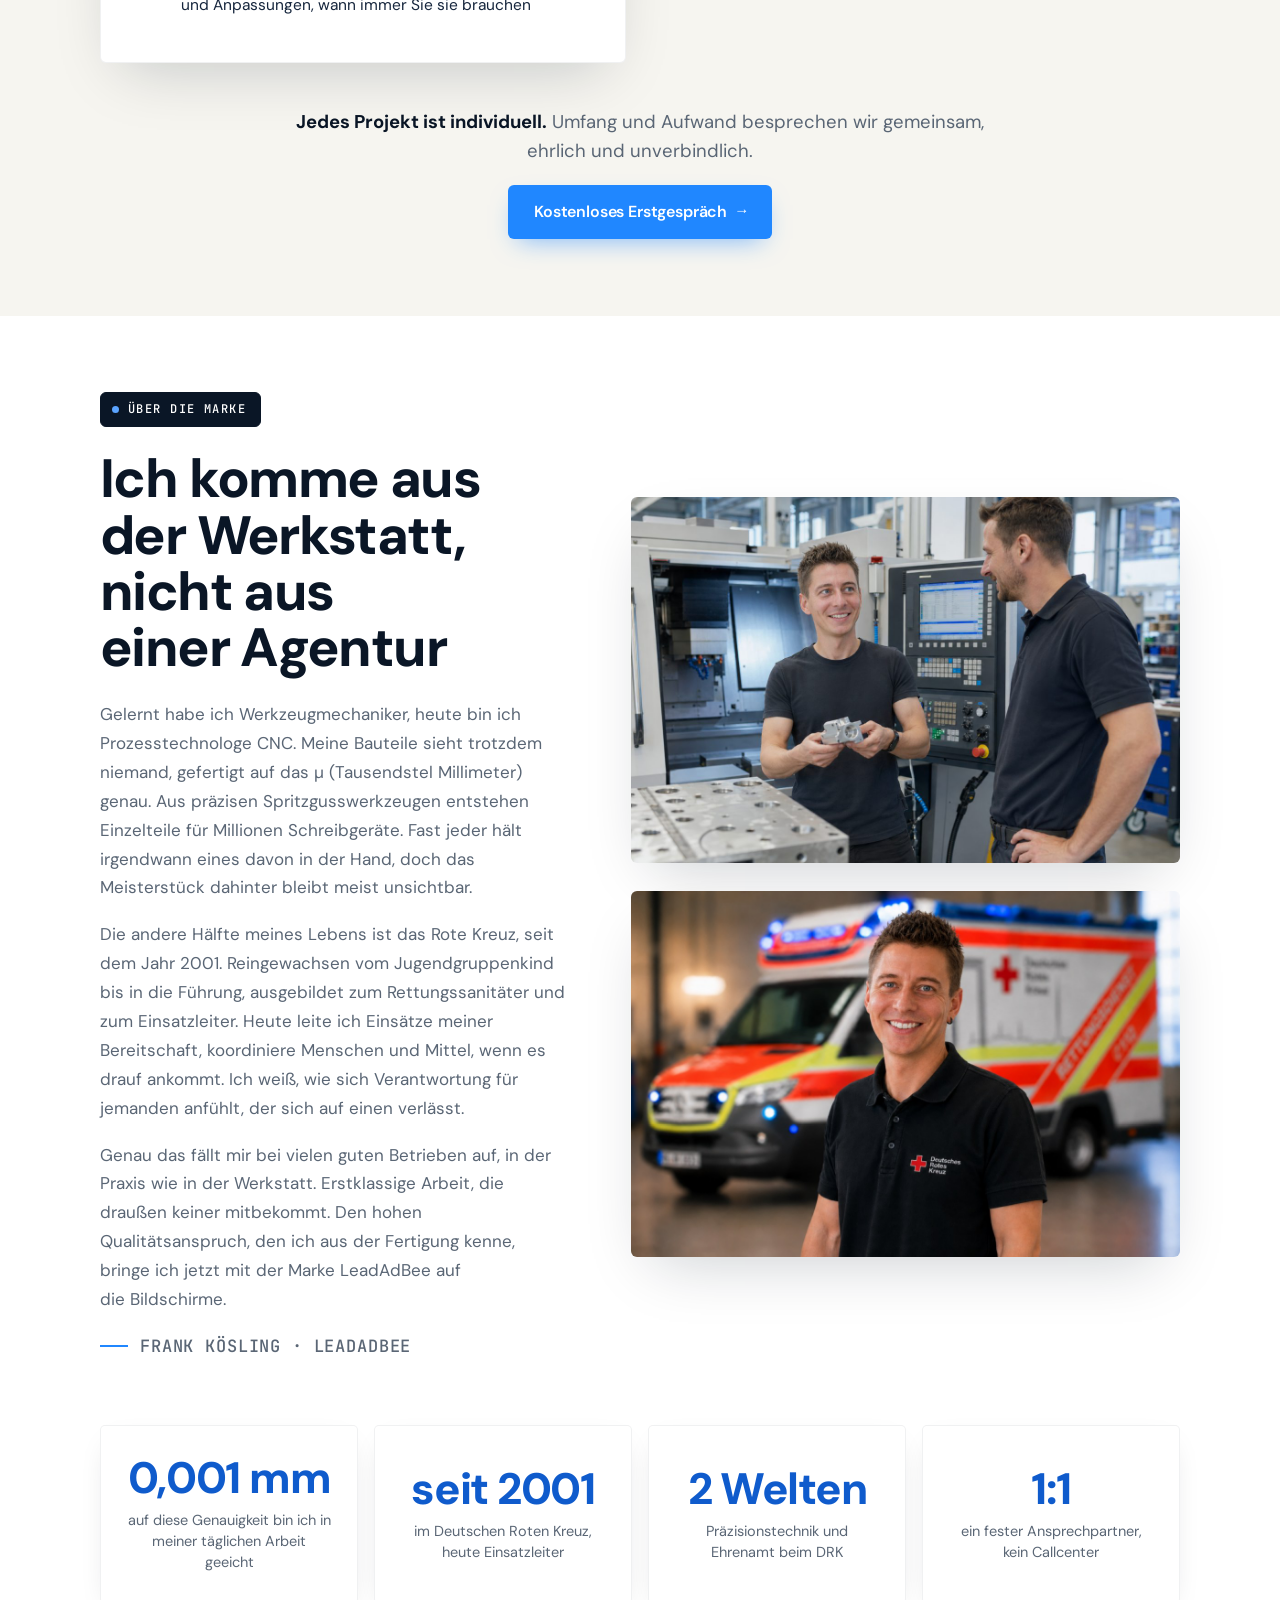
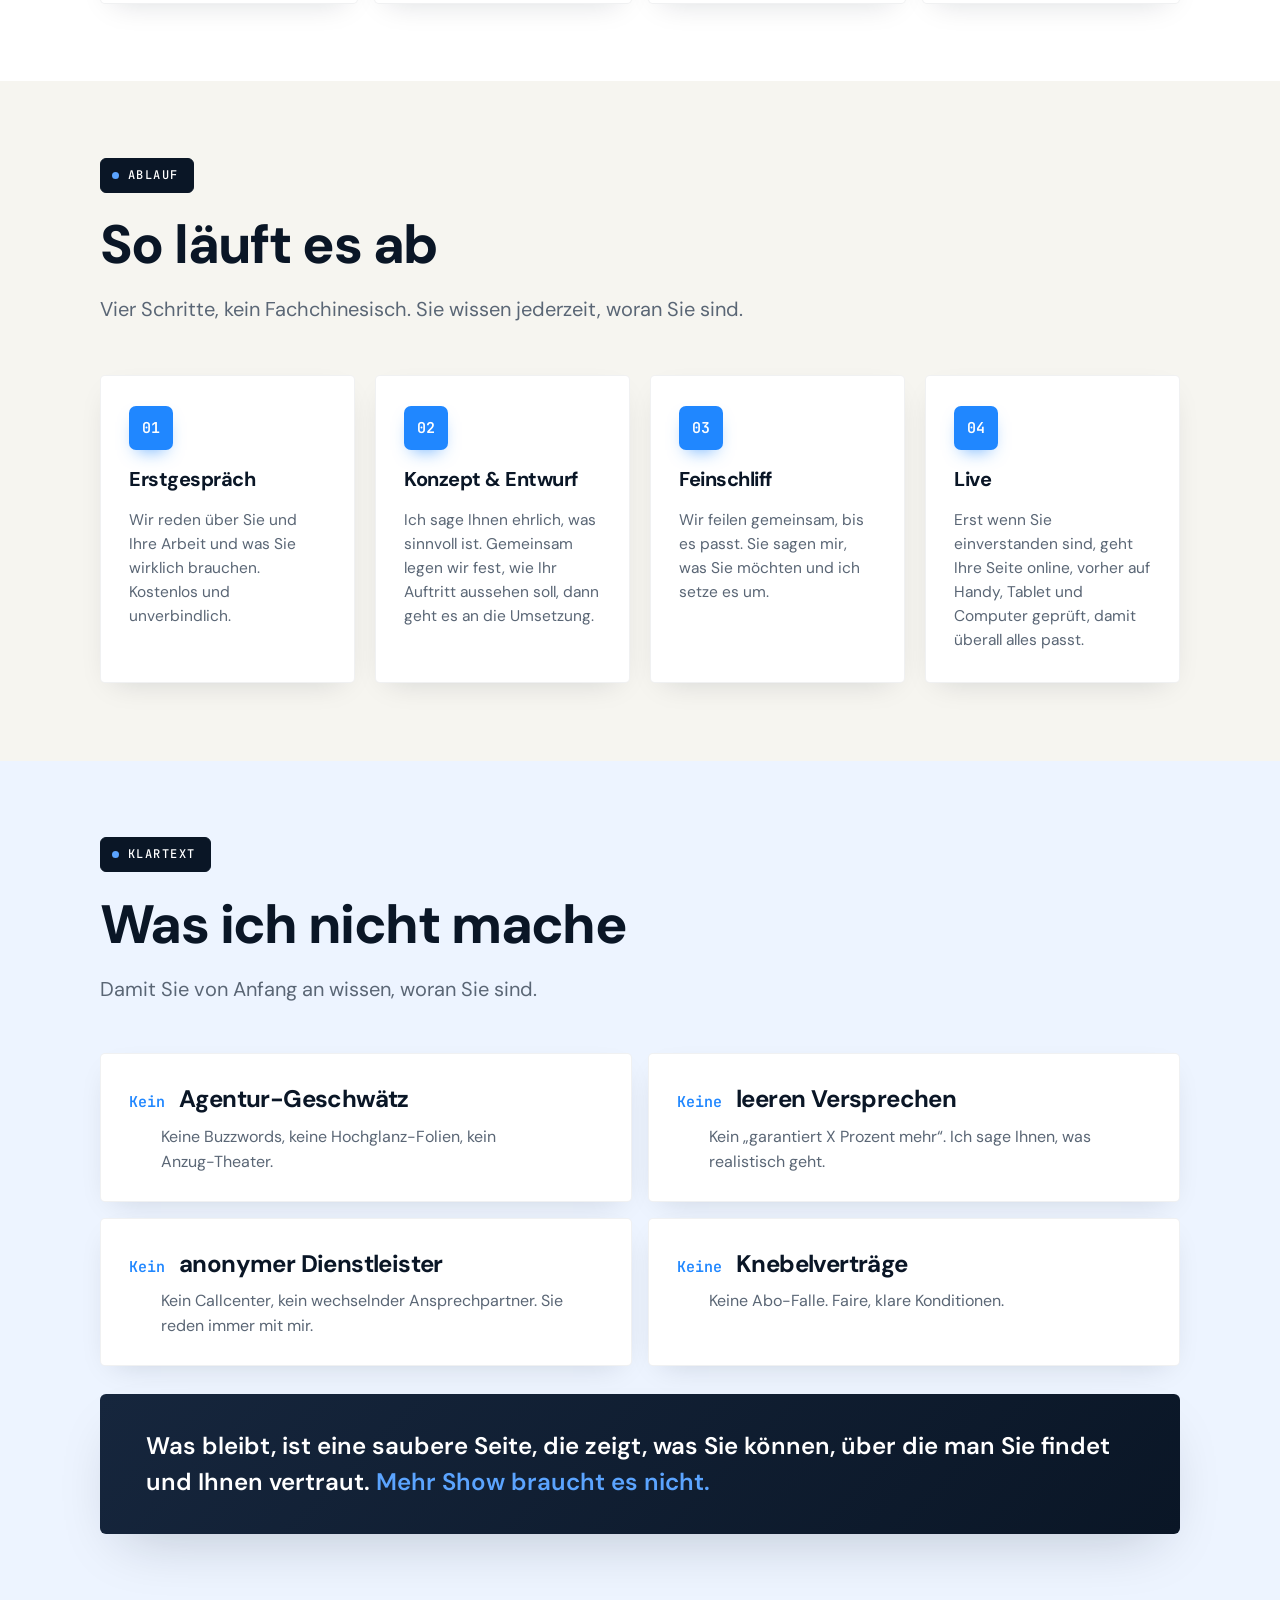
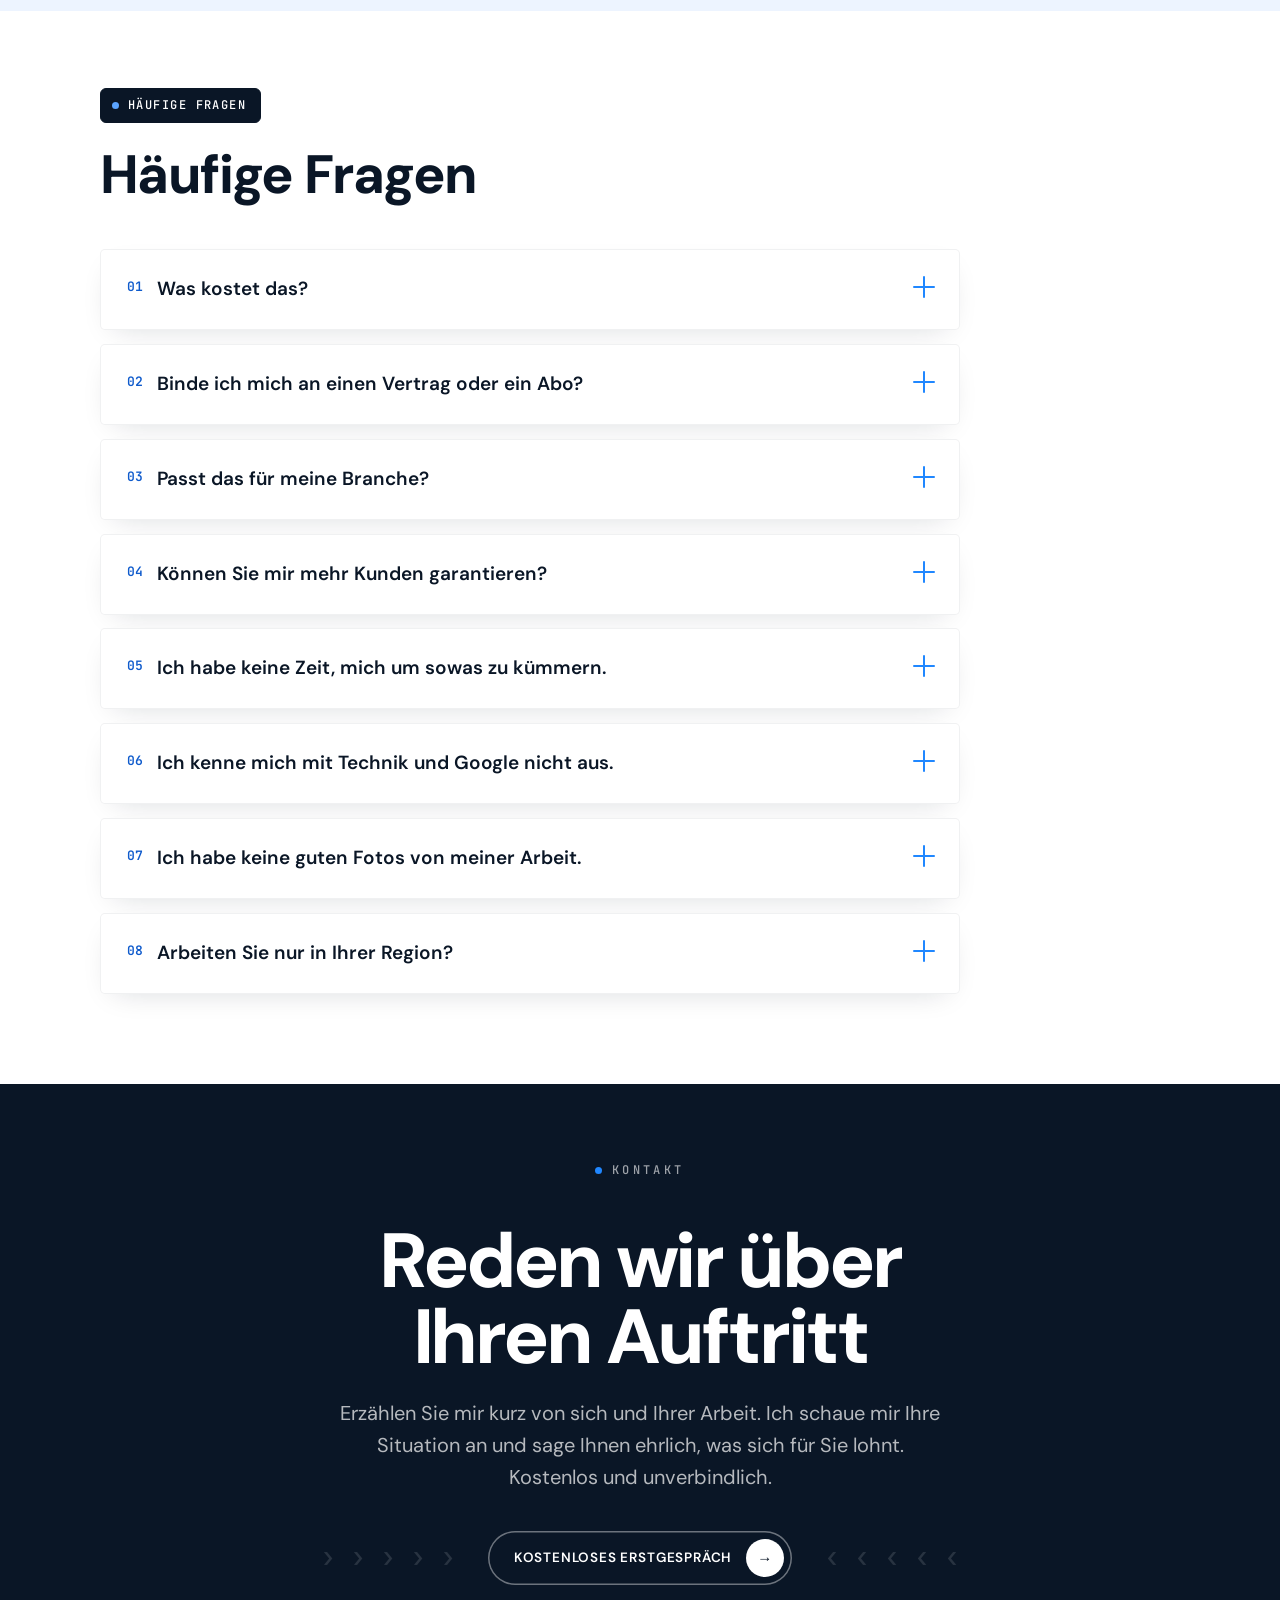
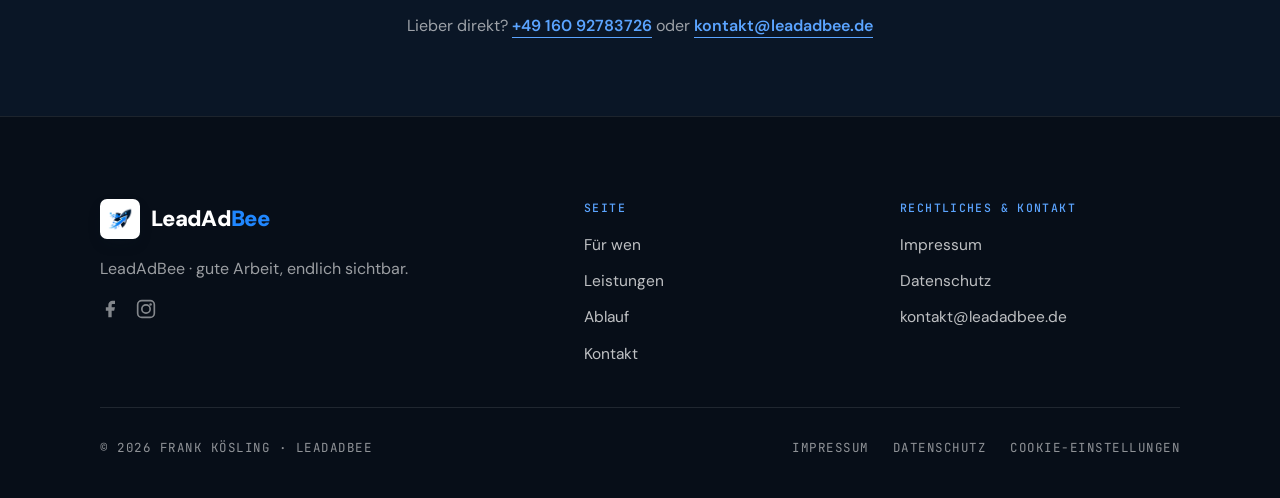
==== commit 7f03237b: "Telefonnummer in Kontakt-CTA ergaenzt" ====
--- a/index.html
+++ b/index.html
@@ -347,7 +347,7 @@
         <a href="mailto:kontakt@leadadbee.de" class="cta-pill">Kostenloses Erstgespräch <span class="circ">→</span></a>
         <span class="chev l">‹</span><span class="chev l">‹</span><span class="chev l">‹</span><span class="chev l">‹</span><span class="chev l">‹</span>
       </div>
-      <p class="final-alt">Lieber direkt? Schreiben Sie an <a href="mailto:kontakt@leadadbee.de">kontakt@leadadbee.de</a></p>
+      <p class="final-alt">Lieber direkt? <a href="tel:+4916092783726">+49 160 92783726</a> oder <a href="mailto:kontakt@leadadbee.de">kontakt@leadadbee.de</a></p>
     </div>
   </section>
 
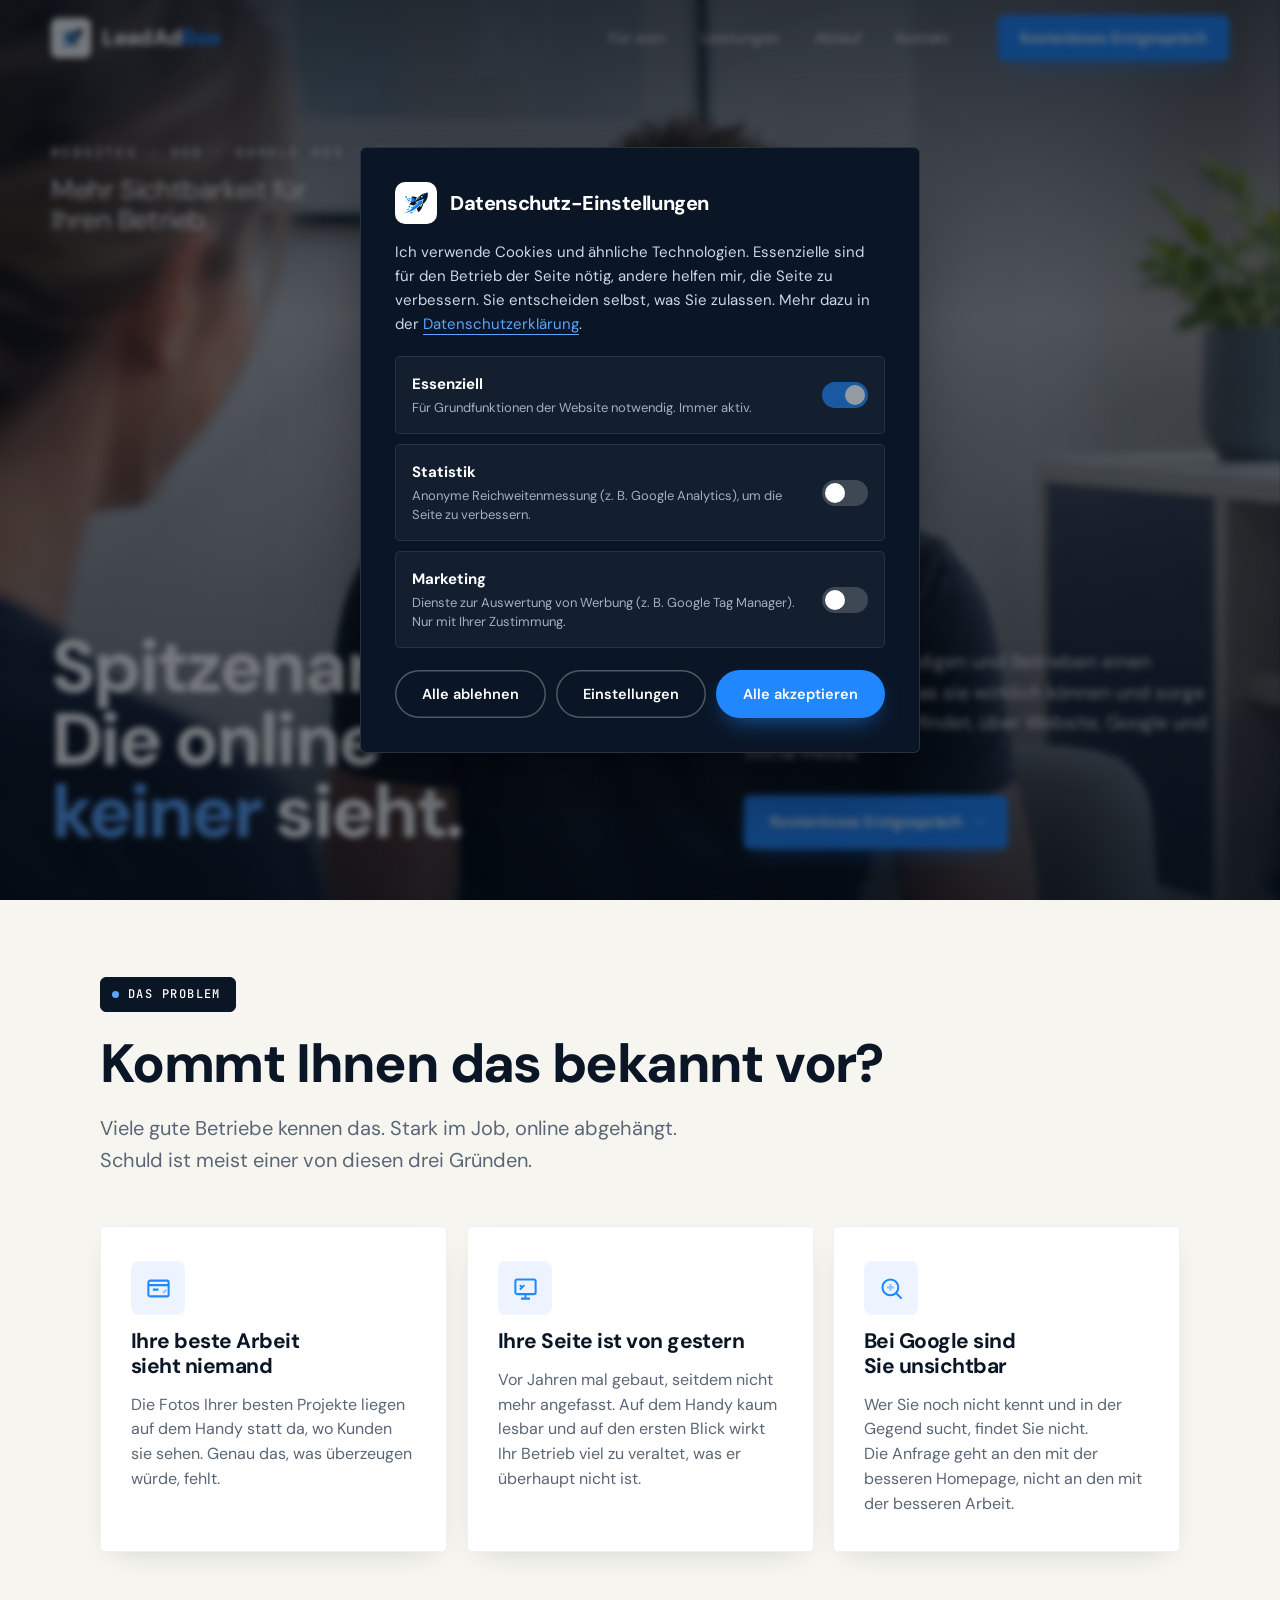
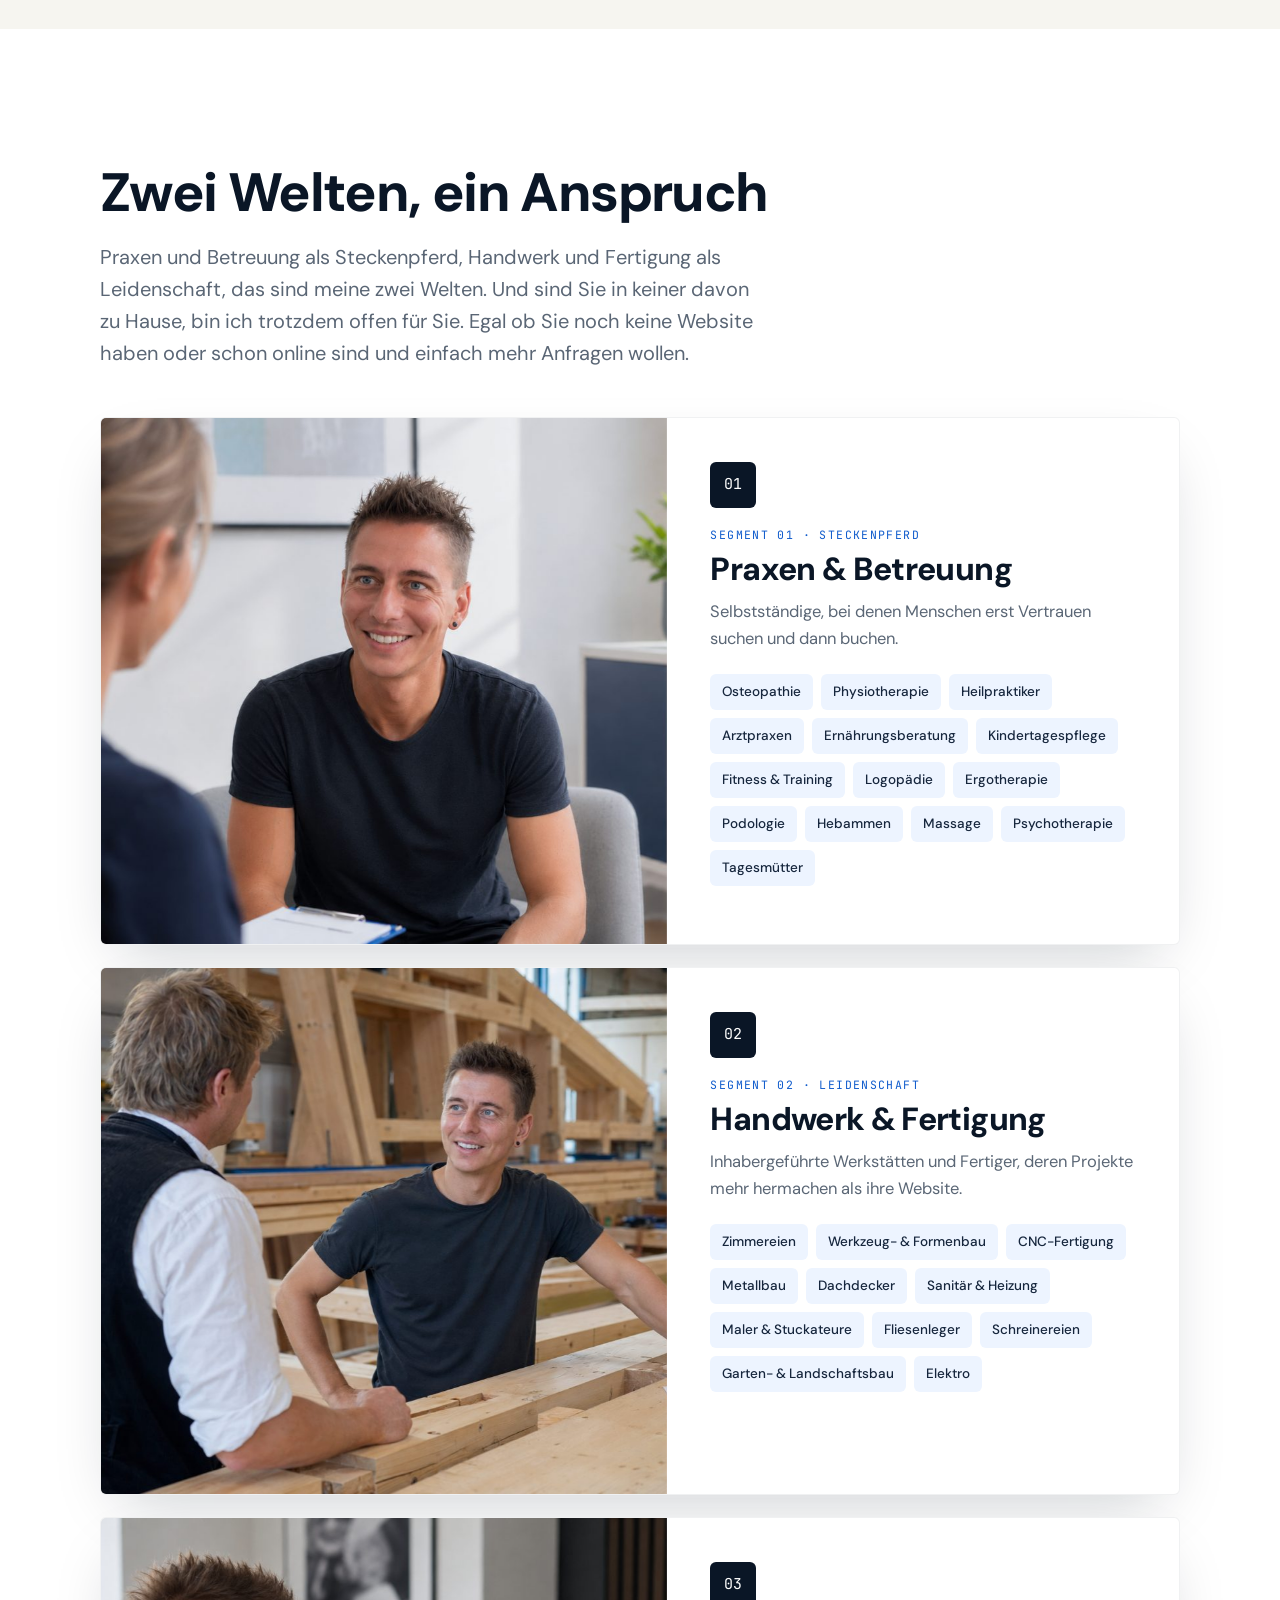
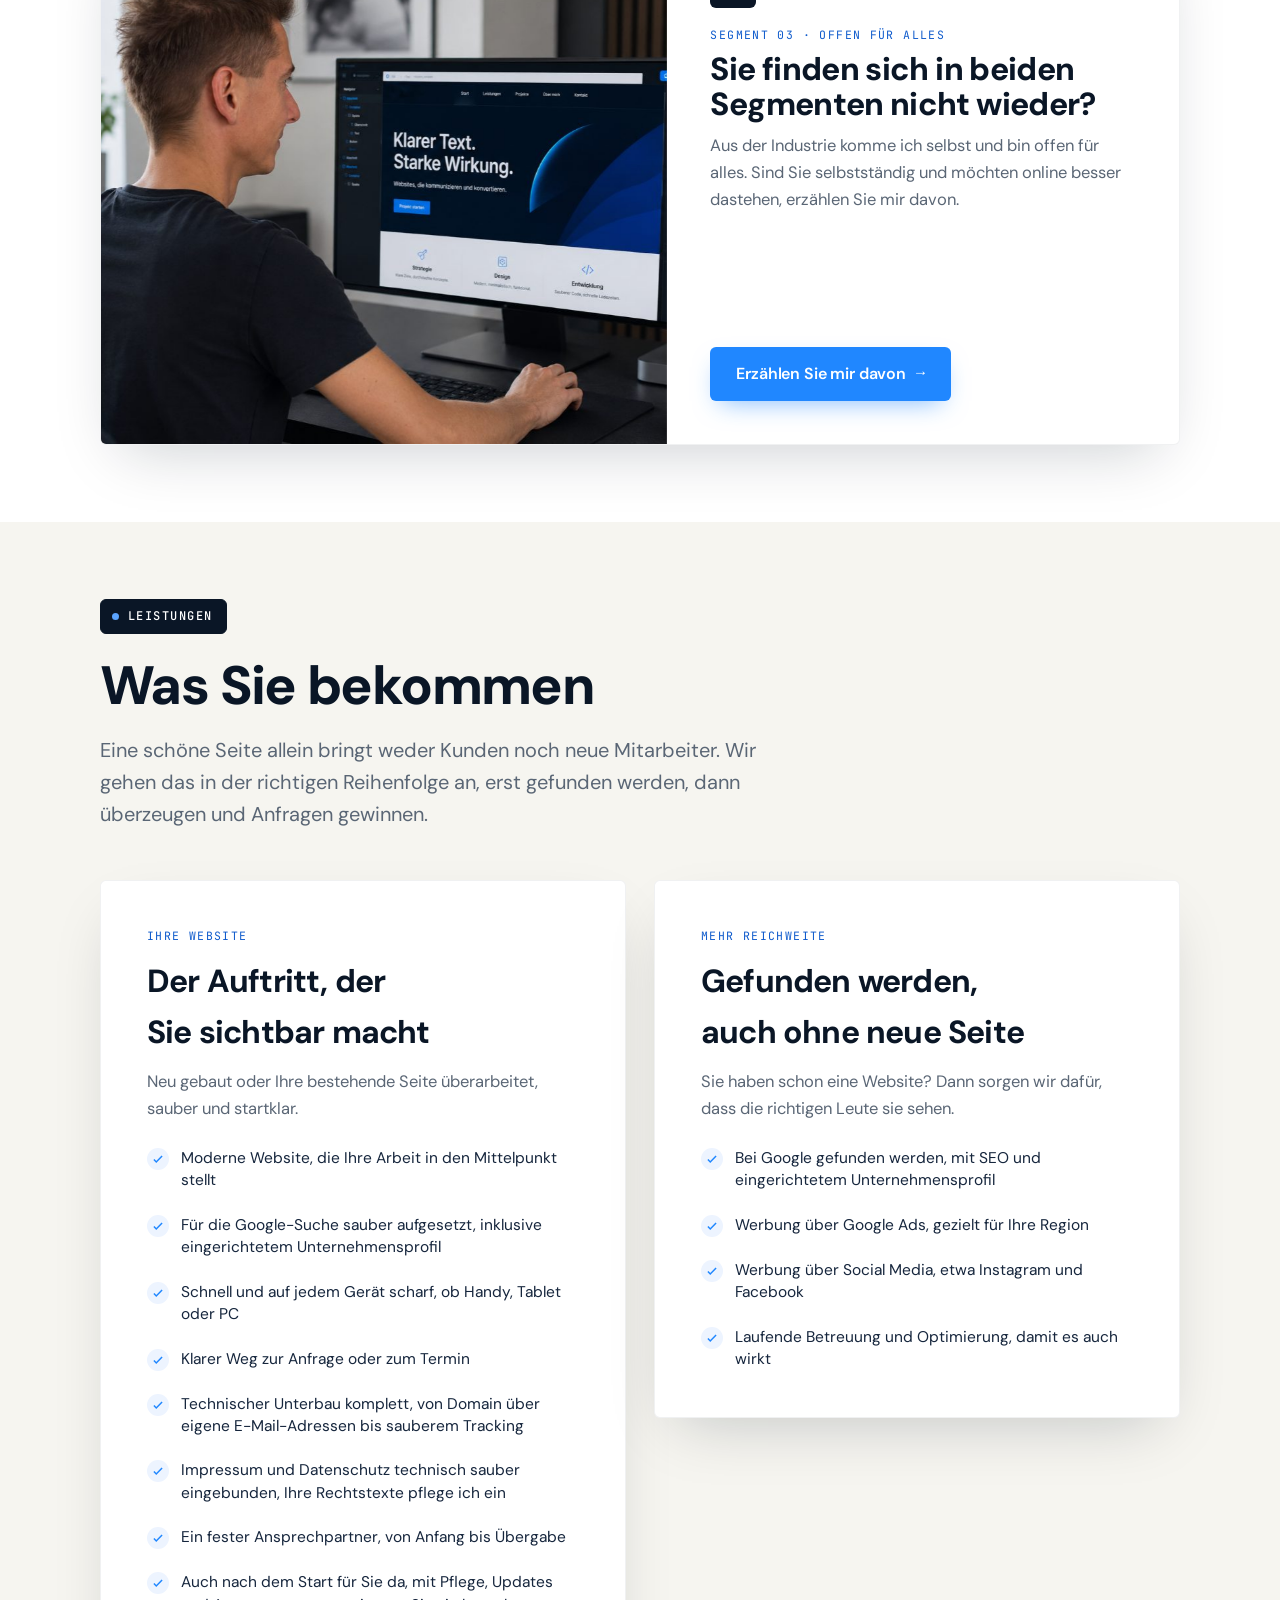
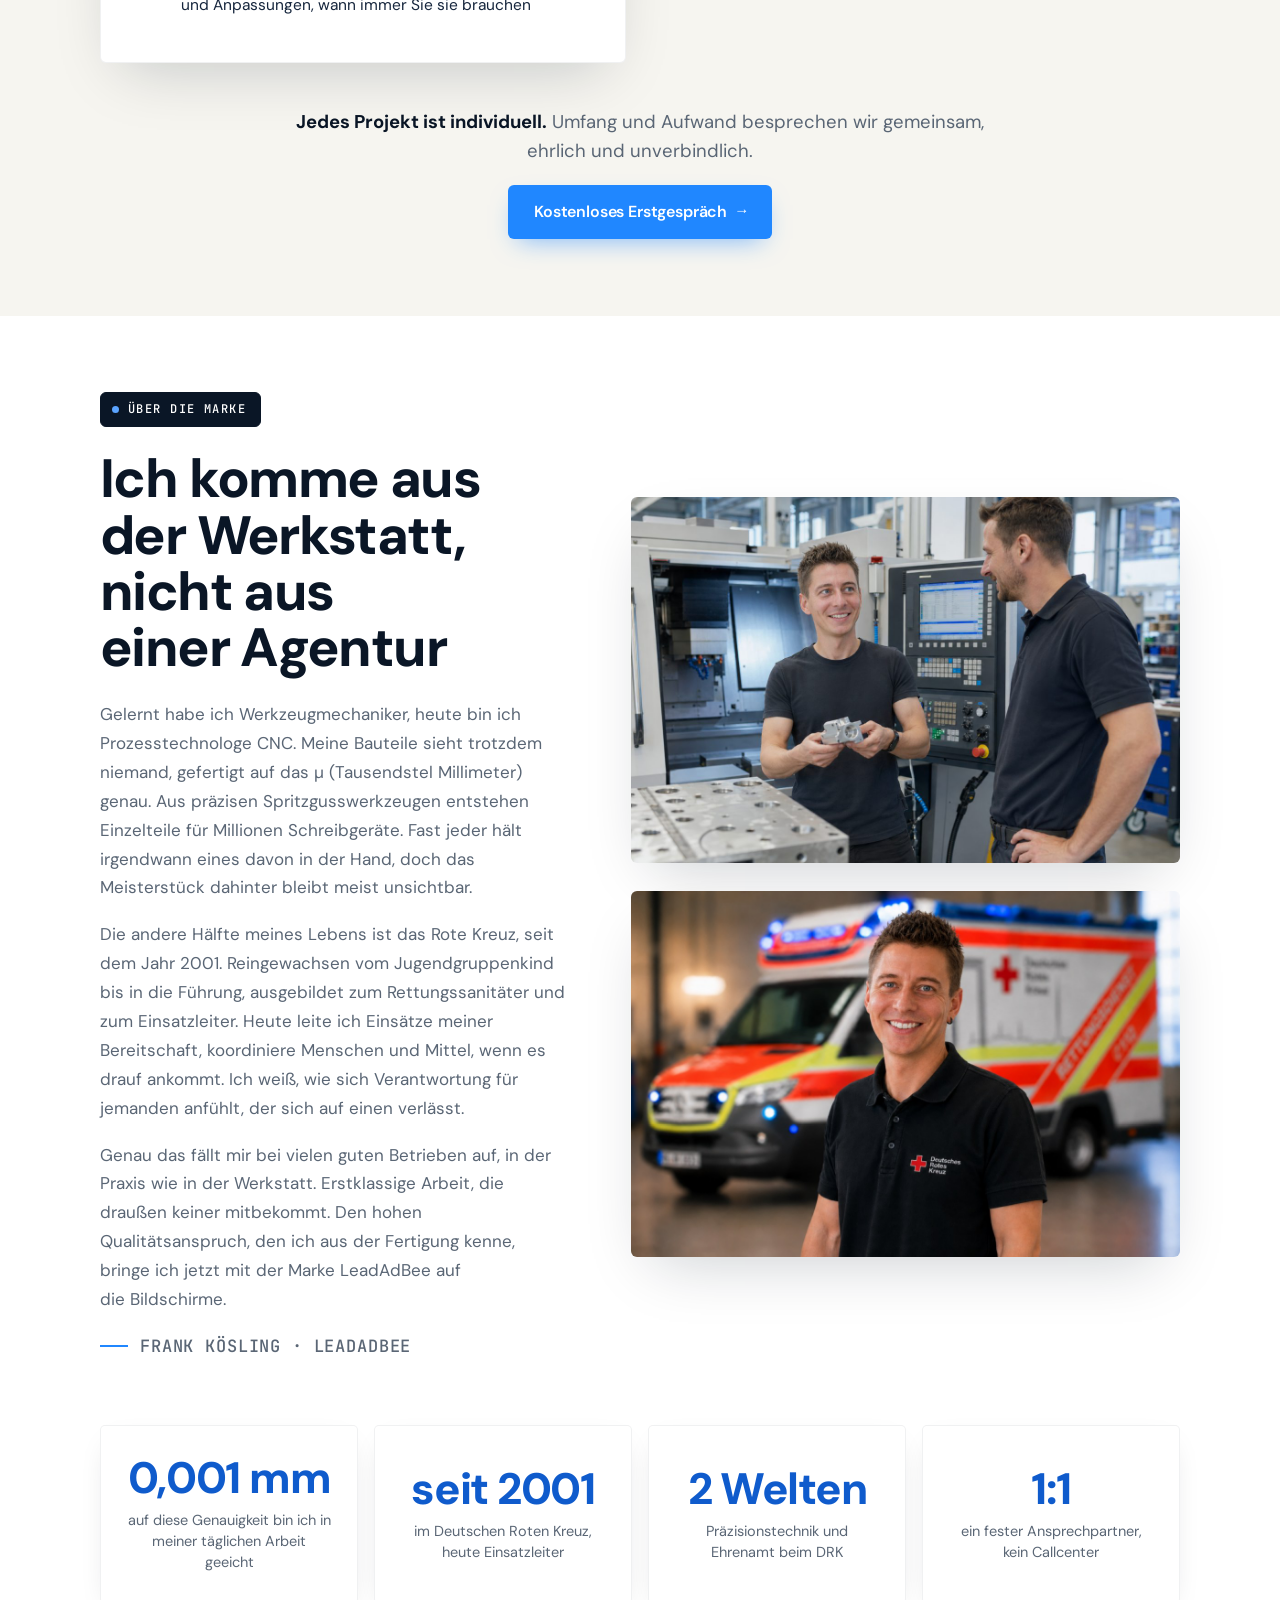
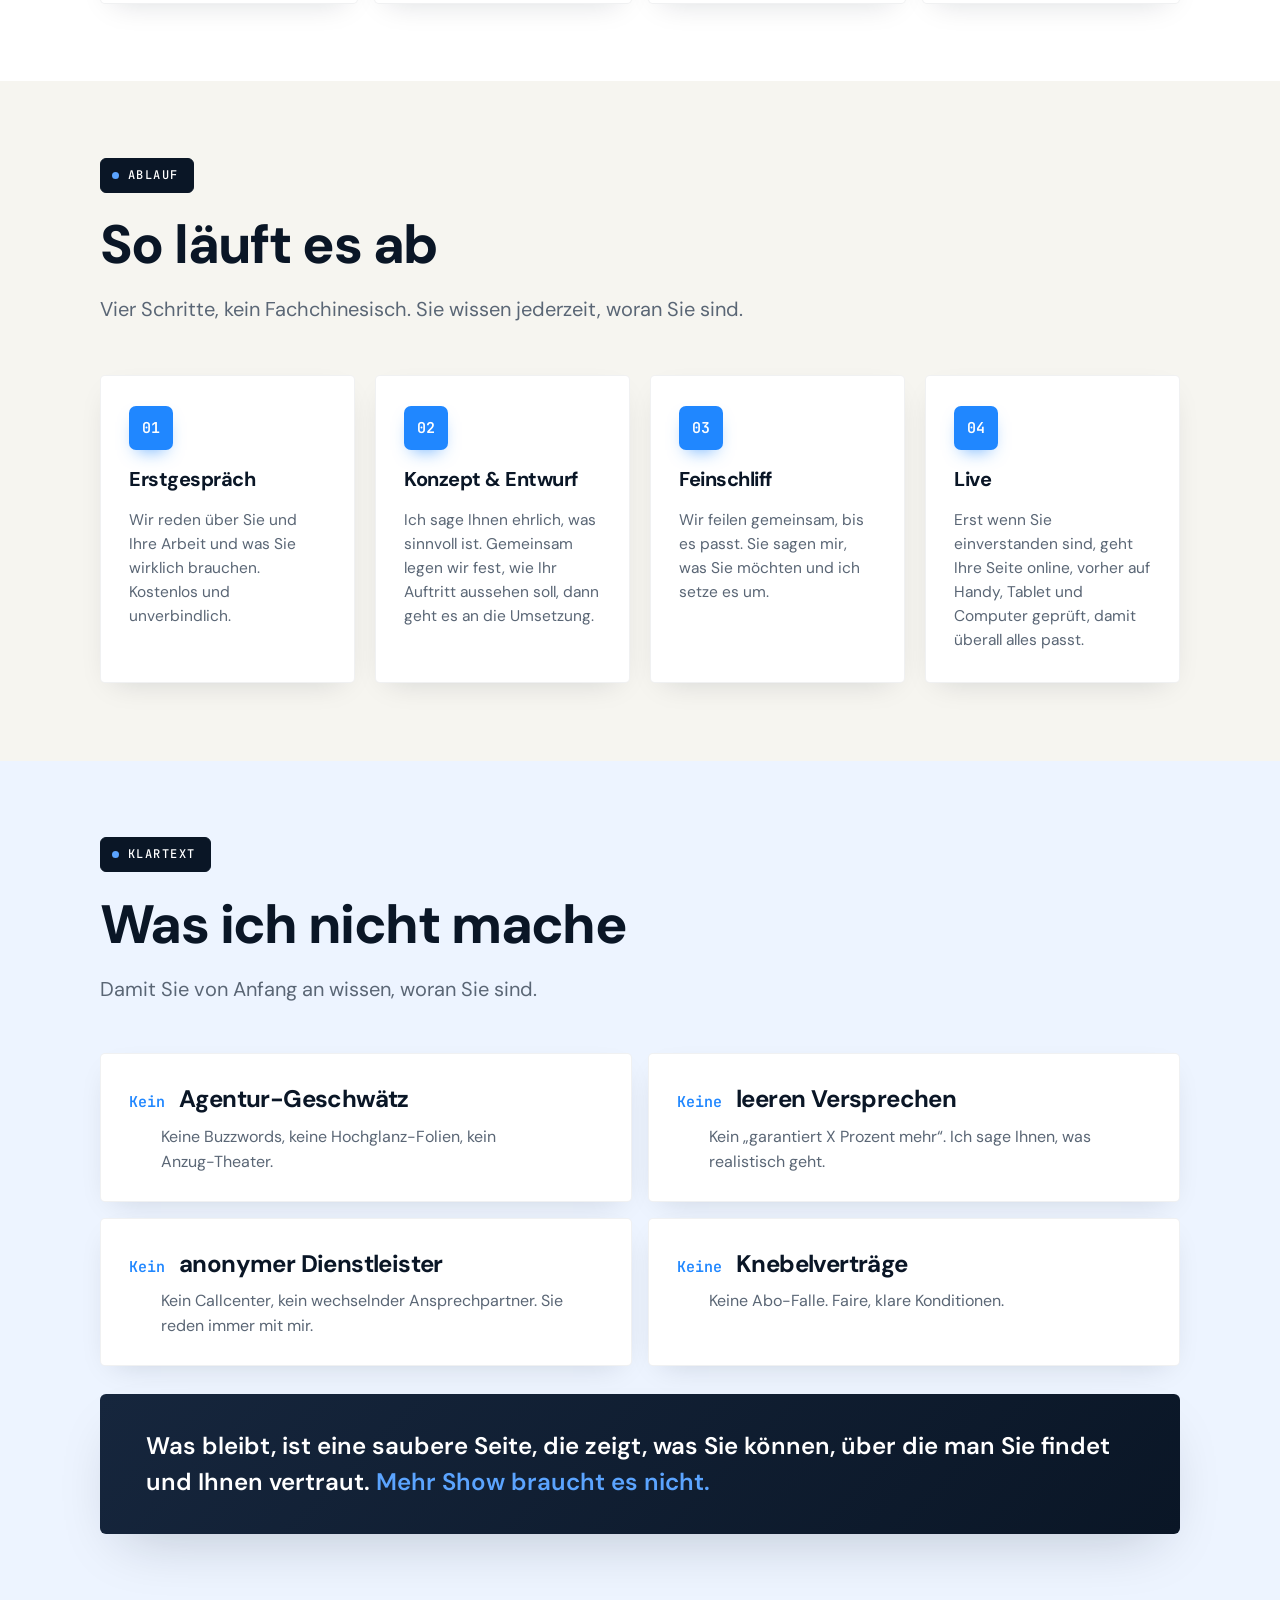
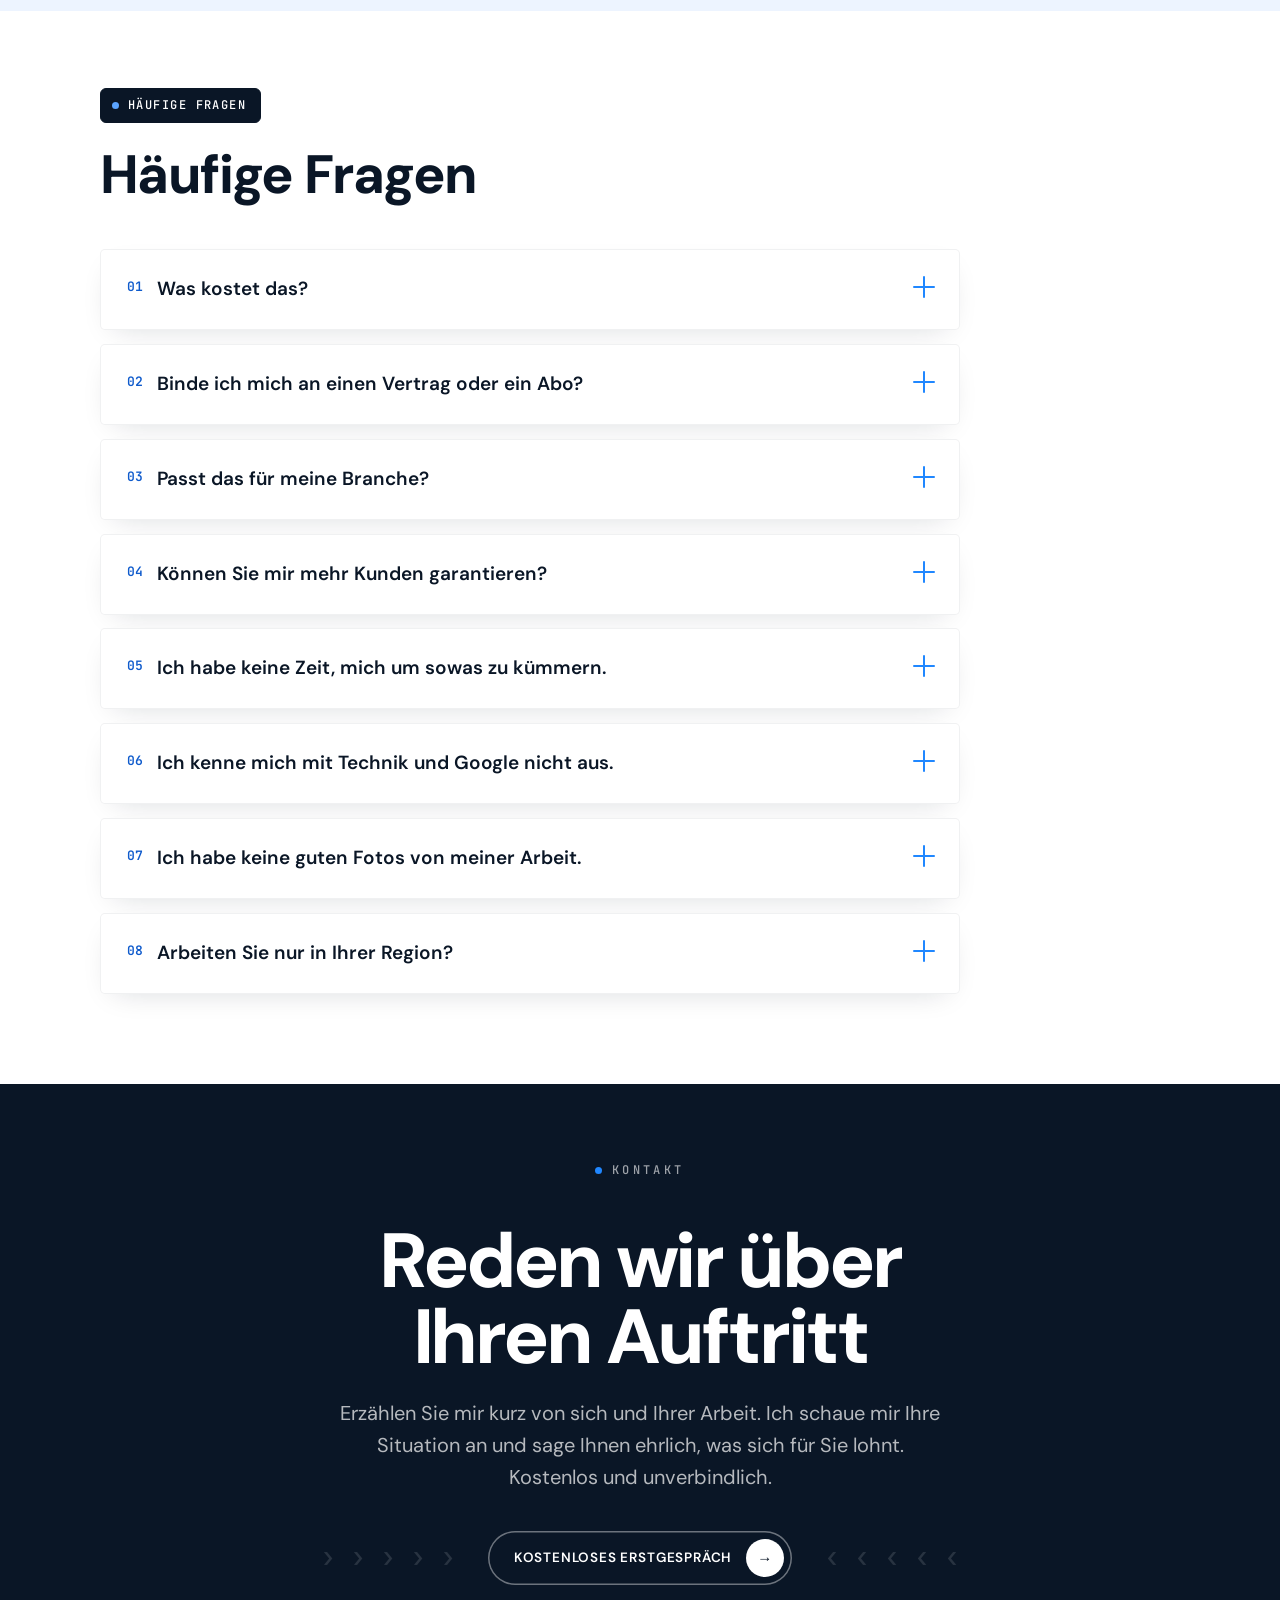
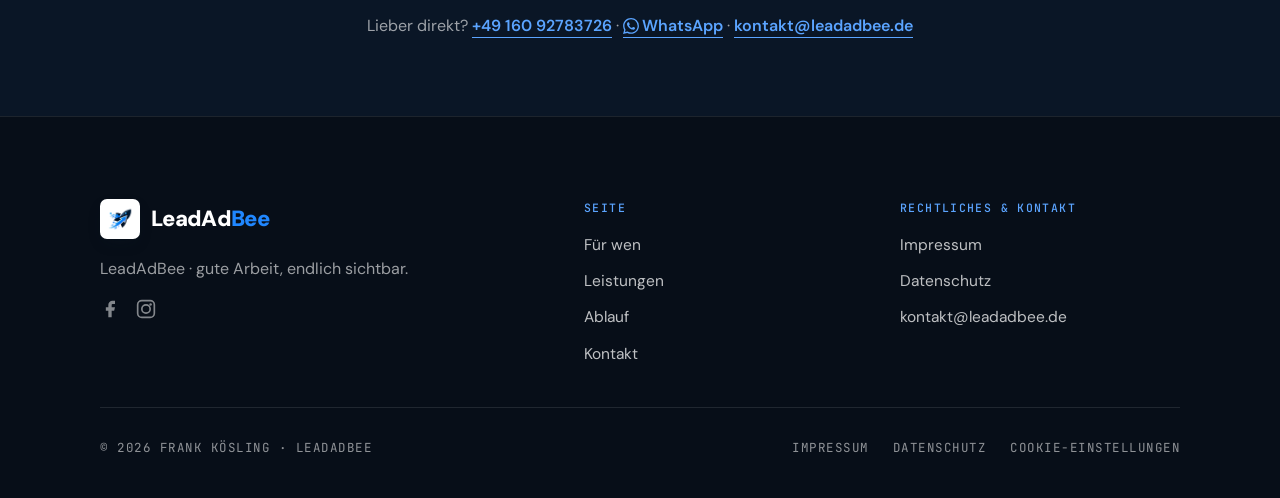
==== commit 232086a5: "WhatsApp Button in Kontakt-Section ergaenzt" ====
--- a/index.html
+++ b/index.html
@@ -347,7 +347,7 @@
         <a href="mailto:kontakt@leadadbee.de" class="cta-pill">Kostenloses Erstgespräch <span class="circ">→</span></a>
         <span class="chev l">‹</span><span class="chev l">‹</span><span class="chev l">‹</span><span class="chev l">‹</span><span class="chev l">‹</span>
       </div>
-      <p class="final-alt">Lieber direkt? <a href="tel:+4916092783726">+49 160 92783726</a> oder <a href="mailto:kontakt@leadadbee.de">kontakt@leadadbee.de</a></p>
+      <p class="final-alt">Lieber direkt? <a href="tel:+4916092783726">+49 160 92783726</a> · <a href="https://wa.me/4916092783726" target="_blank" rel="noopener"><svg viewBox="0 0 24 24" fill="currentColor" width="16" height="16" style="vertical-align:-3px;margin-right:3px"><path d="M17.472 14.382c-.297-.149-1.758-.867-2.03-.967-.273-.099-.471-.148-.67.15-.197.297-.767.966-.94 1.164-.173.199-.347.223-.644.075-.297-.15-1.255-.463-2.39-1.475-.883-.788-1.48-1.761-1.653-2.059-.173-.297-.018-.458.13-.606.134-.133.298-.347.446-.52.149-.174.198-.298.298-.497.099-.198.05-.371-.025-.52-.075-.149-.669-1.612-.916-2.207-.242-.579-.487-.5-.669-.51-.173-.008-.371-.01-.57-.01-.198 0-.52.074-.792.372-.272.297-1.04 1.016-1.04 2.479 0 1.462 1.065 2.875 1.213 3.074.149.198 2.096 3.2 5.077 4.487.709.306 1.262.489 1.694.625.712.227 1.36.195 1.871.118.571-.085 1.758-.719 2.006-1.413.248-.694.248-1.289.173-1.413-.074-.124-.272-.198-.57-.347m-5.421 7.403h-.004a9.87 9.87 0 01-5.031-1.378l-.361-.214-3.741.982.998-3.648-.235-.374a9.86 9.86 0 01-1.51-5.26c.001-5.45 4.436-9.884 9.888-9.884 2.64 0 5.122 1.03 6.988 2.898a9.825 9.825 0 012.893 6.994c-.003 5.45-4.437 9.884-9.885 9.884m8.413-18.297A11.815 11.815 0 0012.05 0C5.495 0 .16 5.335.157 11.892c0 2.096.547 4.142 1.588 5.945L.057 24l6.305-1.654a11.882 11.882 0 005.683 1.448h.005c6.554 0 11.89-5.335 11.893-11.893a11.821 11.821 0 00-3.48-8.413z"/></svg>WhatsApp</a> · <a href="mailto:kontakt@leadadbee.de">kontakt@leadadbee.de</a></p>
     </div>
   </section>
 
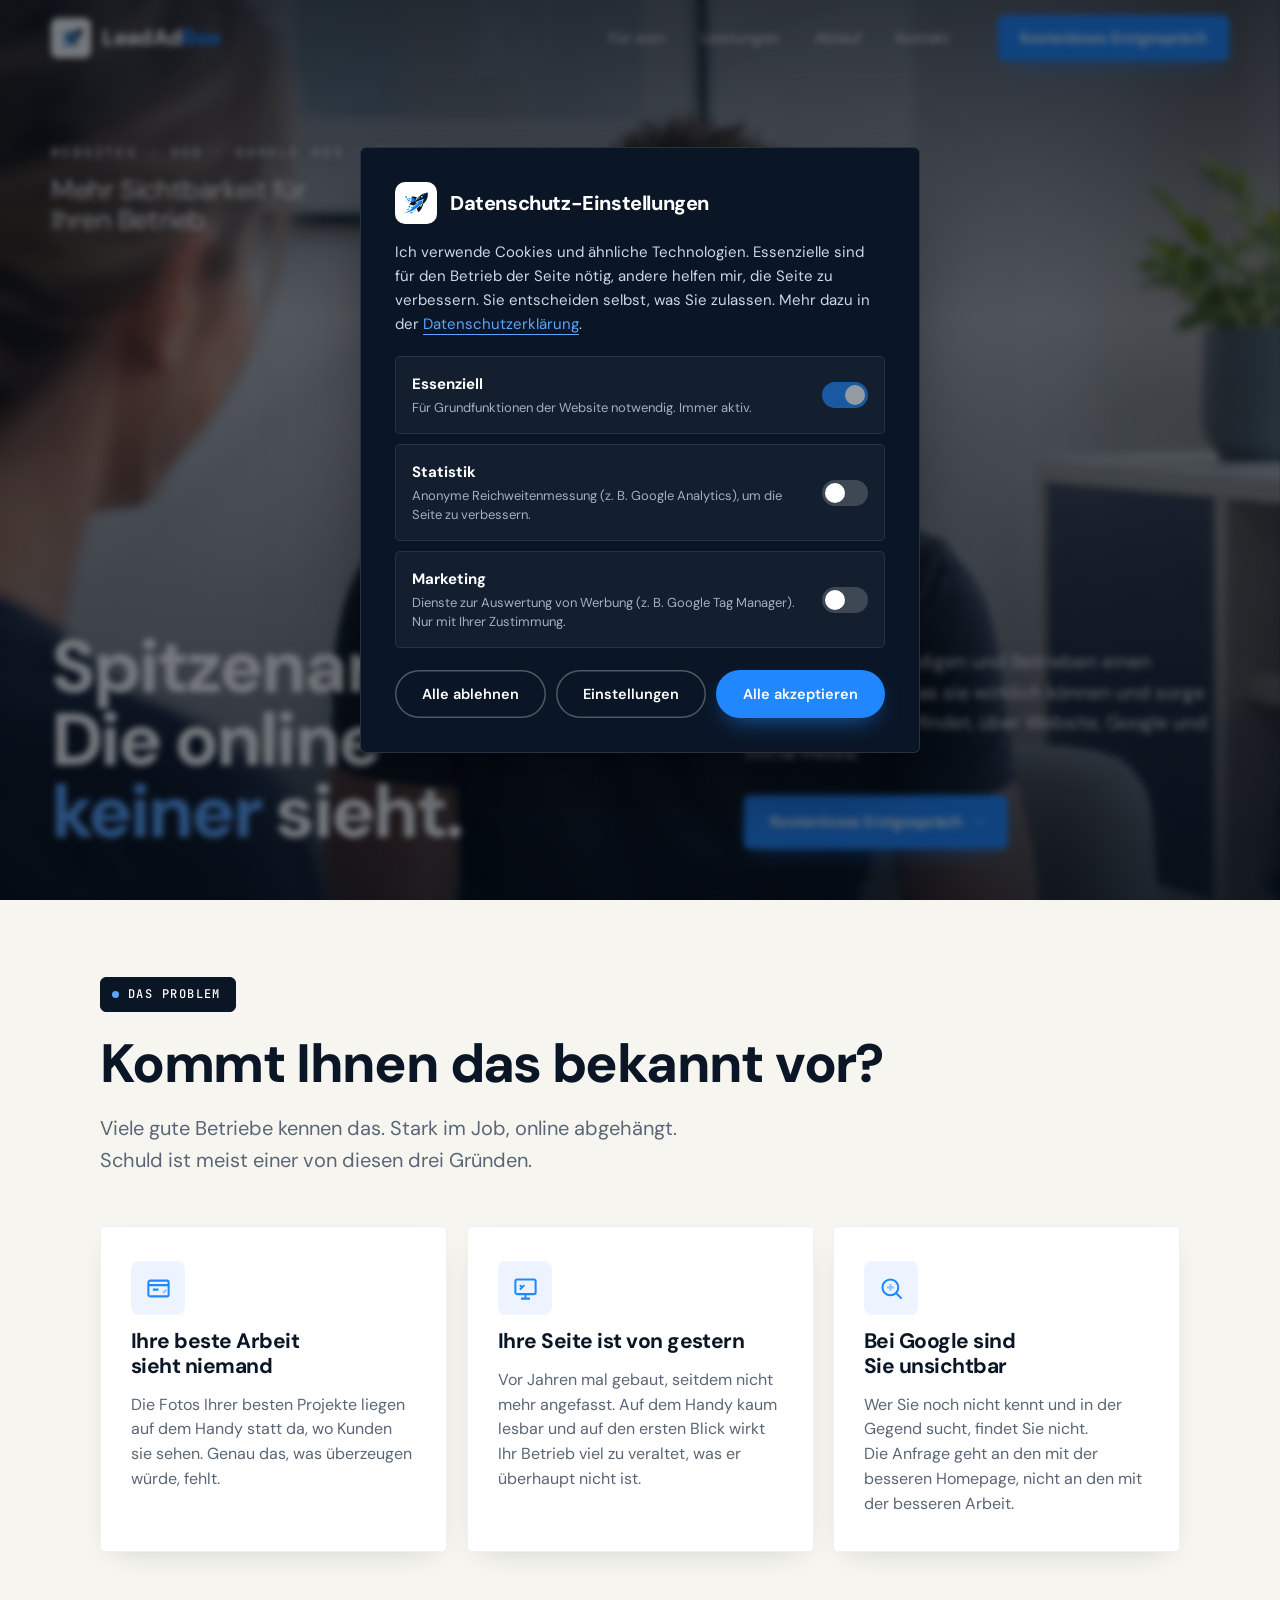
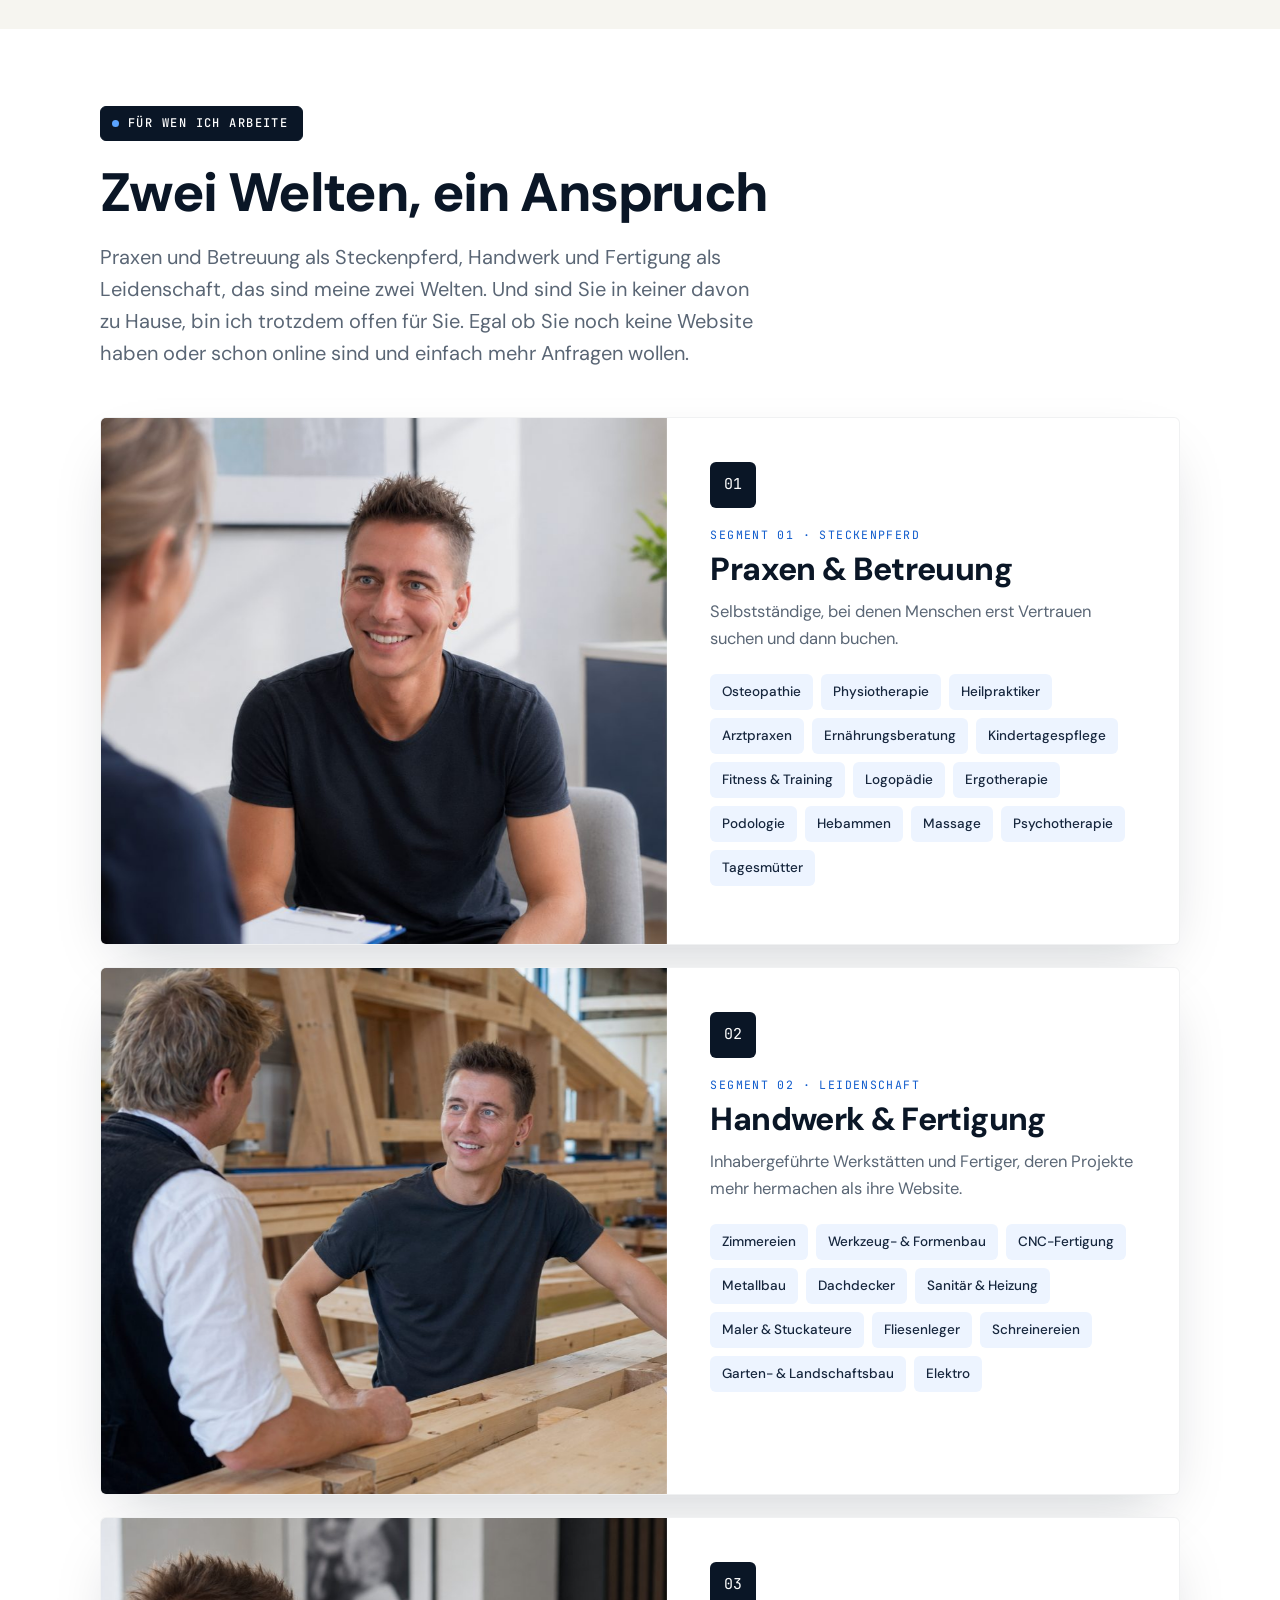
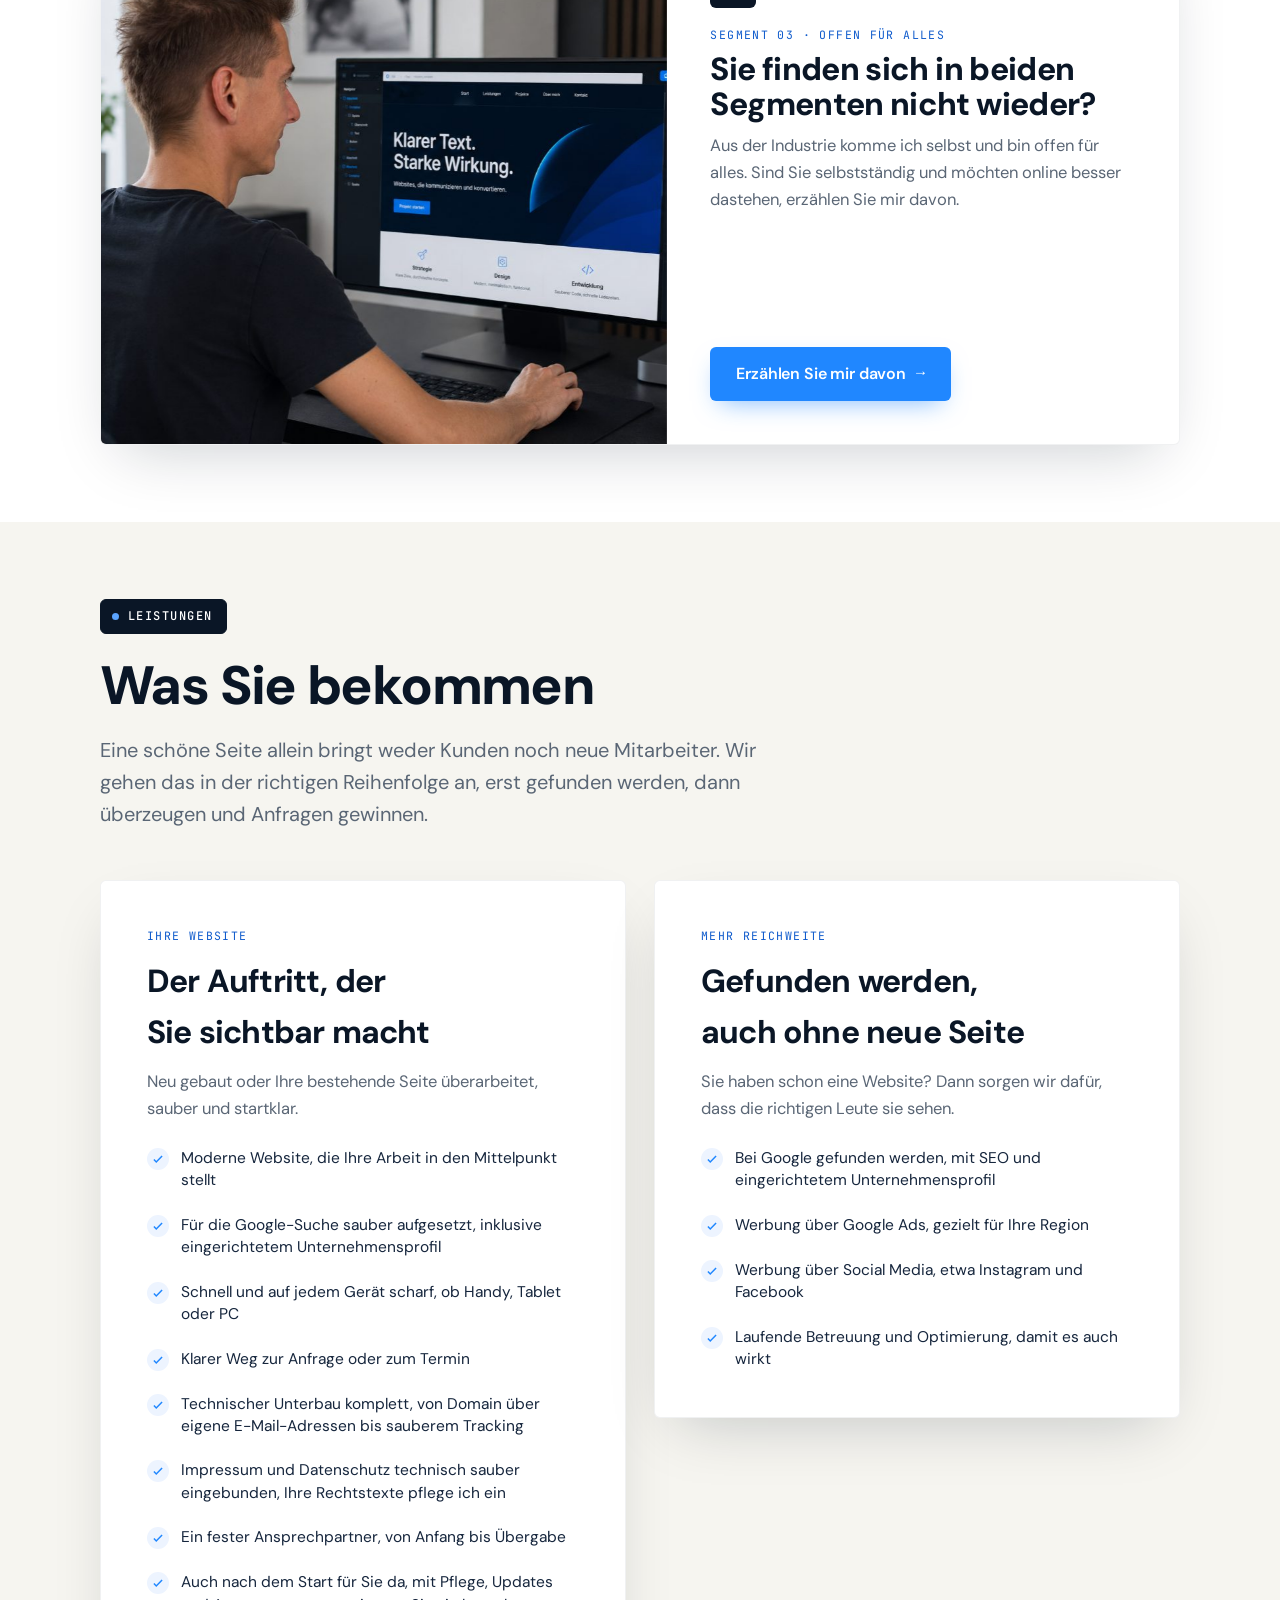
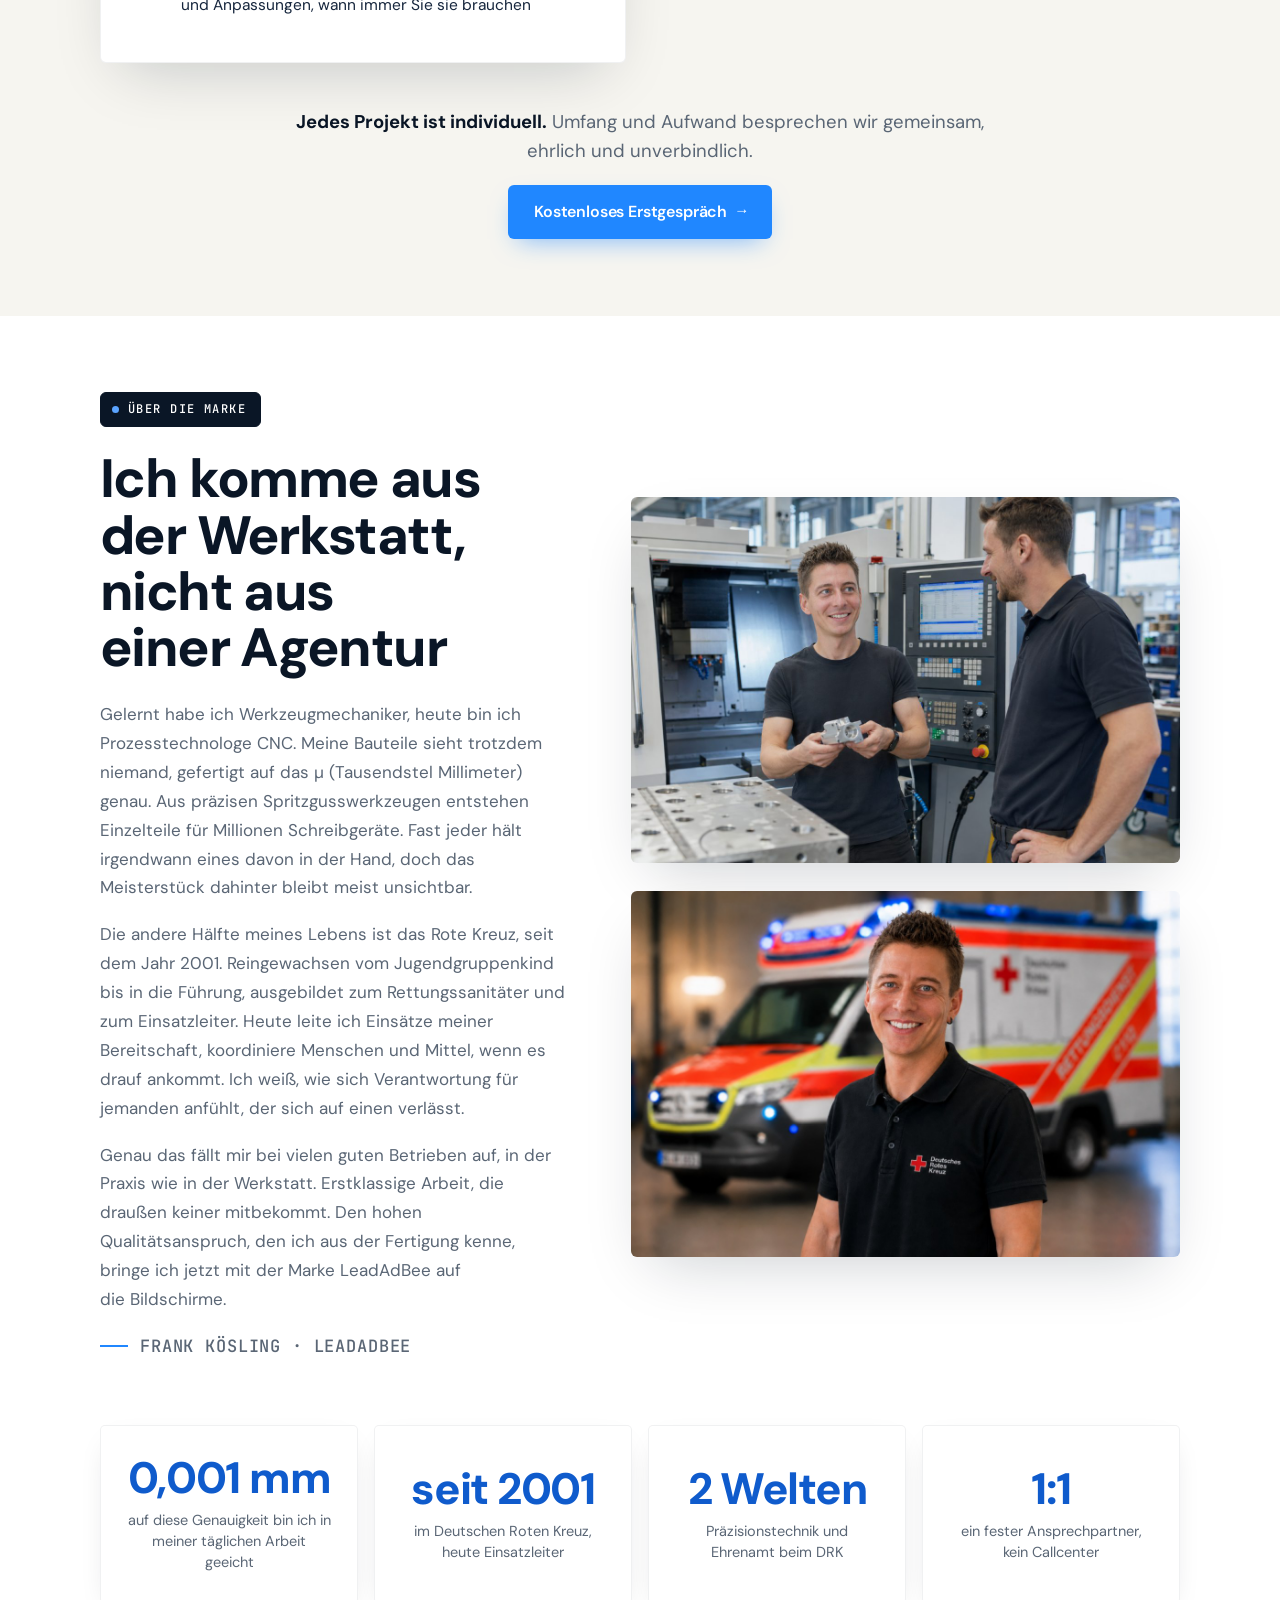
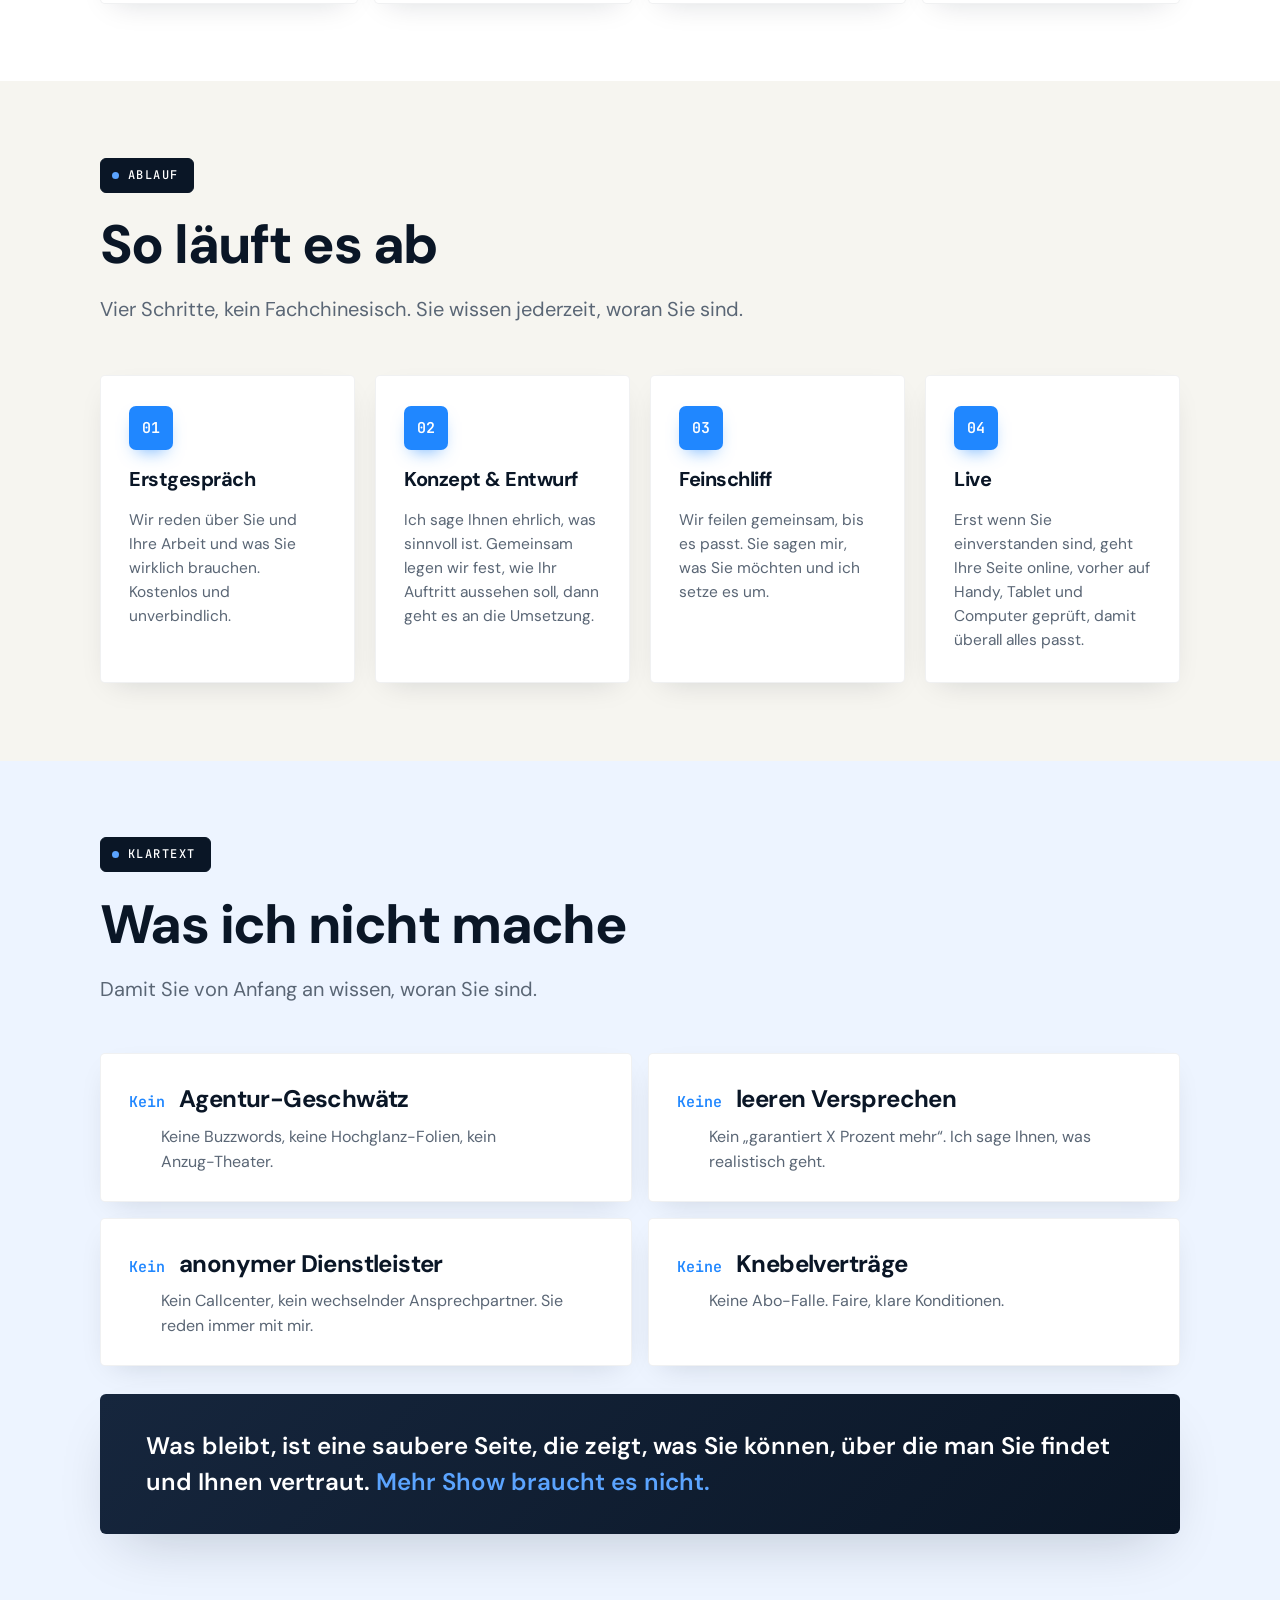
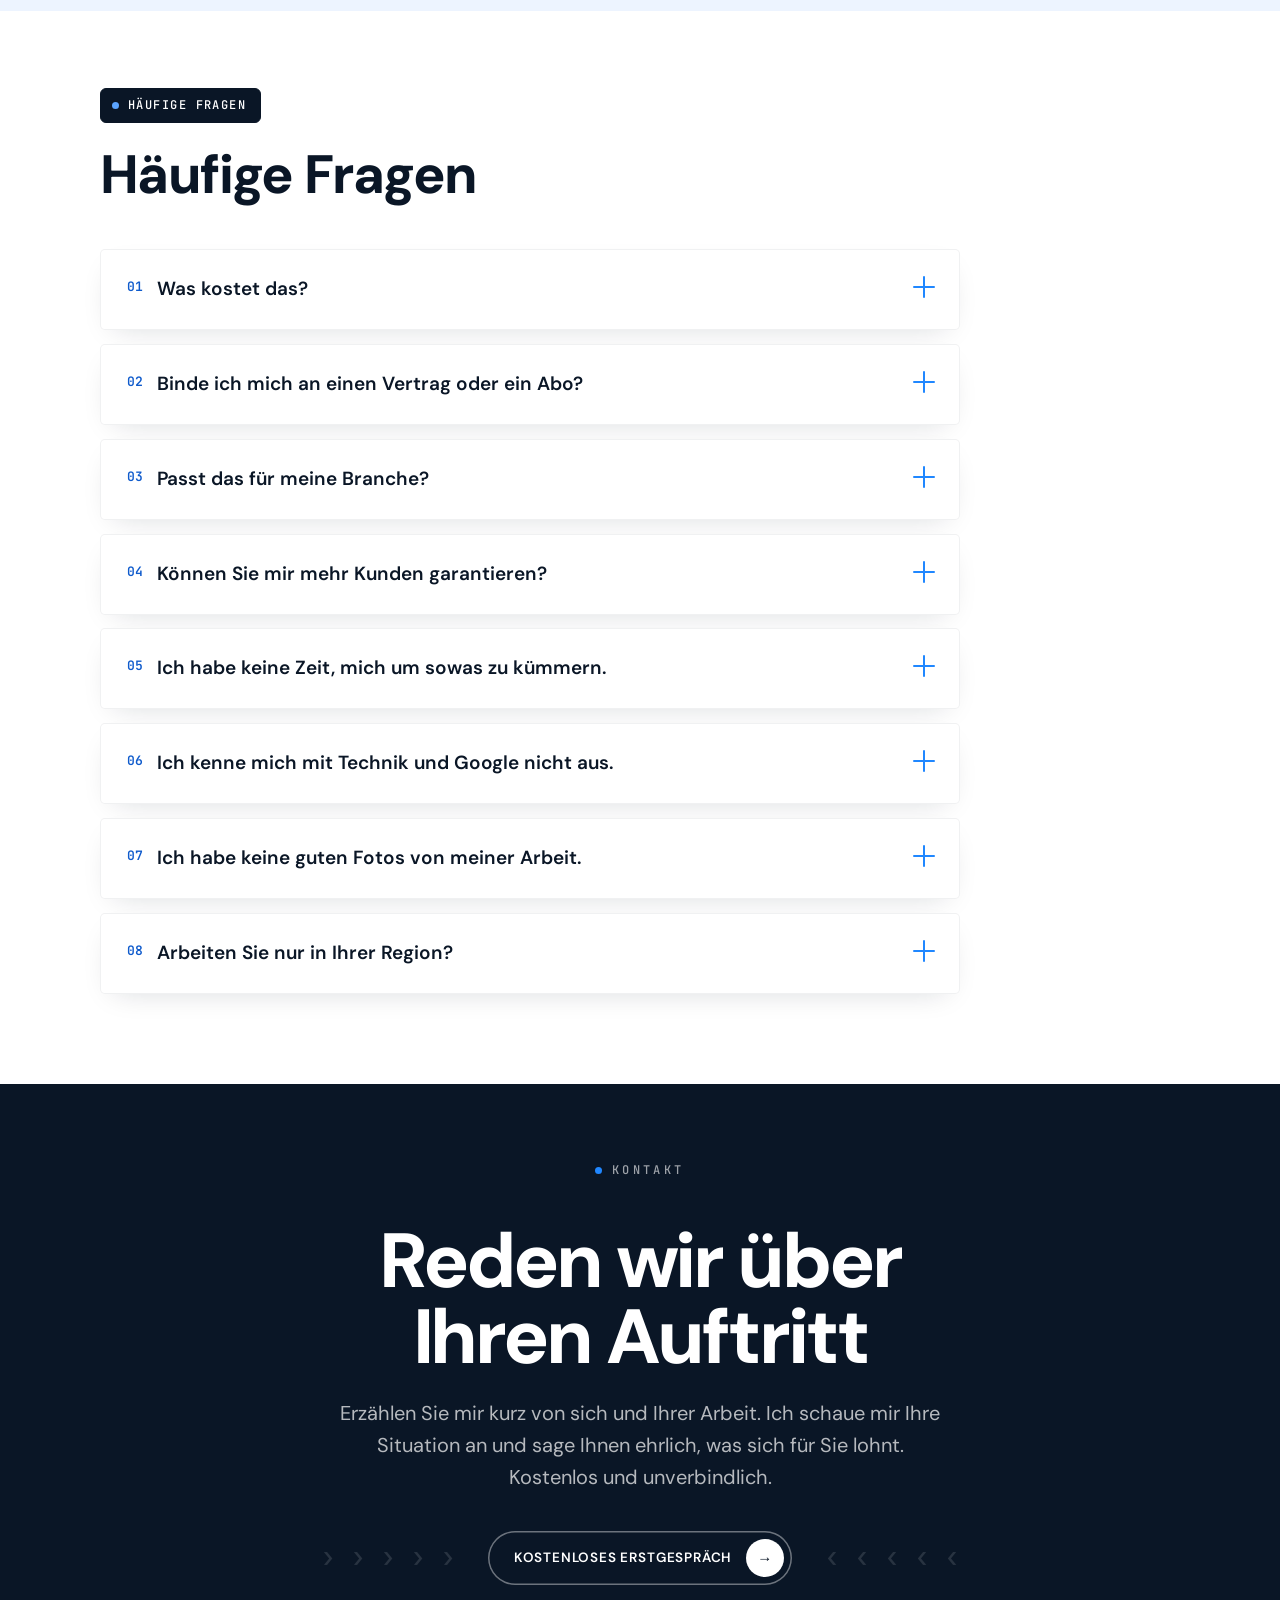
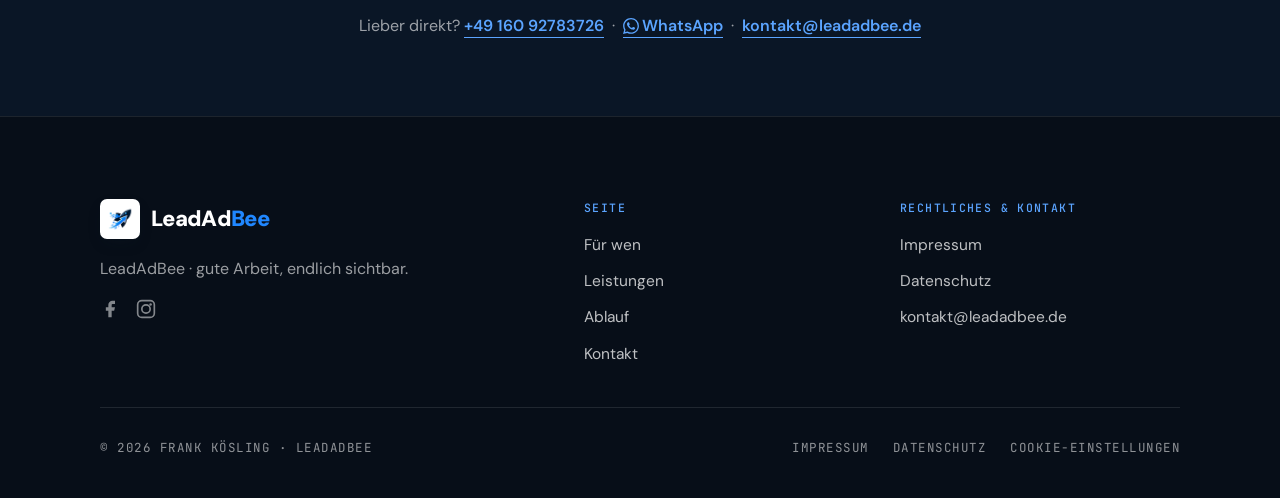
==== commit 2a343e41: "Abstand zwischen Kontakt-Links vergroessert" ====
--- a/index.html
+++ b/index.html
@@ -347,7 +347,7 @@
         <a href="mailto:kontakt@leadadbee.de" class="cta-pill">Kostenloses Erstgespräch <span class="circ">→</span></a>
         <span class="chev l">‹</span><span class="chev l">‹</span><span class="chev l">‹</span><span class="chev l">‹</span><span class="chev l">‹</span>
       </div>
-      <p class="final-alt">Lieber direkt? <a href="tel:+4916092783726">+49 160 92783726</a> · <a href="https://wa.me/4916092783726" target="_blank" rel="noopener"><svg viewBox="0 0 24 24" fill="currentColor" width="16" height="16" style="vertical-align:-3px;margin-right:3px"><path d="M17.472 14.382c-.297-.149-1.758-.867-2.03-.967-.273-.099-.471-.148-.67.15-.197.297-.767.966-.94 1.164-.173.199-.347.223-.644.075-.297-.15-1.255-.463-2.39-1.475-.883-.788-1.48-1.761-1.653-2.059-.173-.297-.018-.458.13-.606.134-.133.298-.347.446-.52.149-.174.198-.298.298-.497.099-.198.05-.371-.025-.52-.075-.149-.669-1.612-.916-2.207-.242-.579-.487-.5-.669-.51-.173-.008-.371-.01-.57-.01-.198 0-.52.074-.792.372-.272.297-1.04 1.016-1.04 2.479 0 1.462 1.065 2.875 1.213 3.074.149.198 2.096 3.2 5.077 4.487.709.306 1.262.489 1.694.625.712.227 1.36.195 1.871.118.571-.085 1.758-.719 2.006-1.413.248-.694.248-1.289.173-1.413-.074-.124-.272-.198-.57-.347m-5.421 7.403h-.004a9.87 9.87 0 01-5.031-1.378l-.361-.214-3.741.982.998-3.648-.235-.374a9.86 9.86 0 01-1.51-5.26c.001-5.45 4.436-9.884 9.888-9.884 2.64 0 5.122 1.03 6.988 2.898a9.825 9.825 0 012.893 6.994c-.003 5.45-4.437 9.884-9.885 9.884m8.413-18.297A11.815 11.815 0 0012.05 0C5.495 0 .16 5.335.157 11.892c0 2.096.547 4.142 1.588 5.945L.057 24l6.305-1.654a11.882 11.882 0 005.683 1.448h.005c6.554 0 11.89-5.335 11.893-11.893a11.821 11.821 0 00-3.48-8.413z"/></svg>WhatsApp</a> · <a href="mailto:kontakt@leadadbee.de">kontakt@leadadbee.de</a></p>
+      <p class="final-alt">Lieber direkt? <a href="tel:+4916092783726">+49 160 92783726</a> &nbsp;·&nbsp; <a href="https://wa.me/4916092783726" target="_blank" rel="noopener"><svg viewBox="0 0 24 24" fill="currentColor" width="16" height="16" style="vertical-align:-3px;margin-right:3px"><path d="M17.472 14.382c-.297-.149-1.758-.867-2.03-.967-.273-.099-.471-.148-.67.15-.197.297-.767.966-.94 1.164-.173.199-.347.223-.644.075-.297-.15-1.255-.463-2.39-1.475-.883-.788-1.48-1.761-1.653-2.059-.173-.297-.018-.458.13-.606.134-.133.298-.347.446-.52.149-.174.198-.298.298-.497.099-.198.05-.371-.025-.52-.075-.149-.669-1.612-.916-2.207-.242-.579-.487-.5-.669-.51-.173-.008-.371-.01-.57-.01-.198 0-.52.074-.792.372-.272.297-1.04 1.016-1.04 2.479 0 1.462 1.065 2.875 1.213 3.074.149.198 2.096 3.2 5.077 4.487.709.306 1.262.489 1.694.625.712.227 1.36.195 1.871.118.571-.085 1.758-.719 2.006-1.413.248-.694.248-1.289.173-1.413-.074-.124-.272-.198-.57-.347m-5.421 7.403h-.004a9.87 9.87 0 01-5.031-1.378l-.361-.214-3.741.982.998-3.648-.235-.374a9.86 9.86 0 01-1.51-5.26c.001-5.45 4.436-9.884 9.888-9.884 2.64 0 5.122 1.03 6.988 2.898a9.825 9.825 0 012.893 6.994c-.003 5.45-4.437 9.884-9.885 9.884m8.413-18.297A11.815 11.815 0 0012.05 0C5.495 0 .16 5.335.157 11.892c0 2.096.547 4.142 1.588 5.945L.057 24l6.305-1.654a11.882 11.882 0 005.683 1.448h.005c6.554 0 11.89-5.335 11.893-11.893a11.821 11.821 0 00-3.48-8.413z"/></svg>WhatsApp</a> &nbsp;·&nbsp; <a href="mailto:kontakt@leadadbee.de">kontakt@leadadbee.de</a></p>
     </div>
   </section>
 
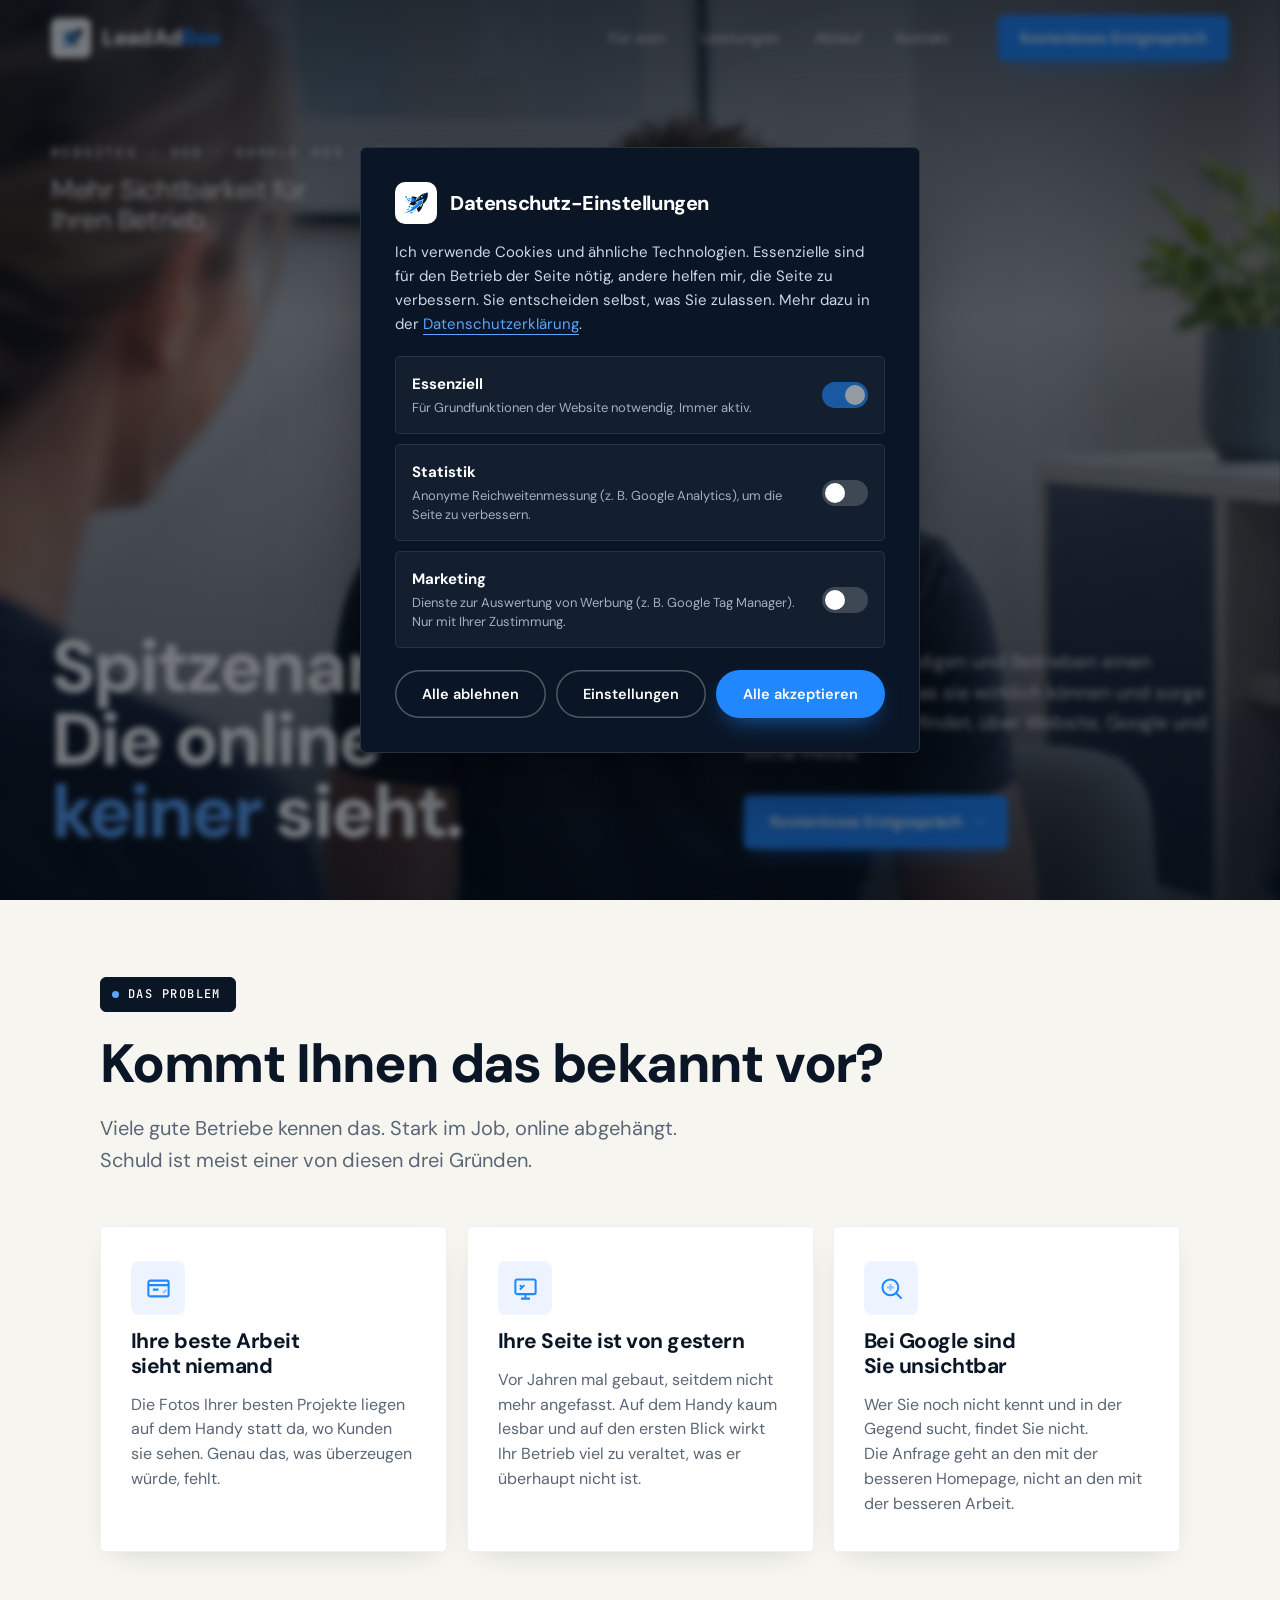
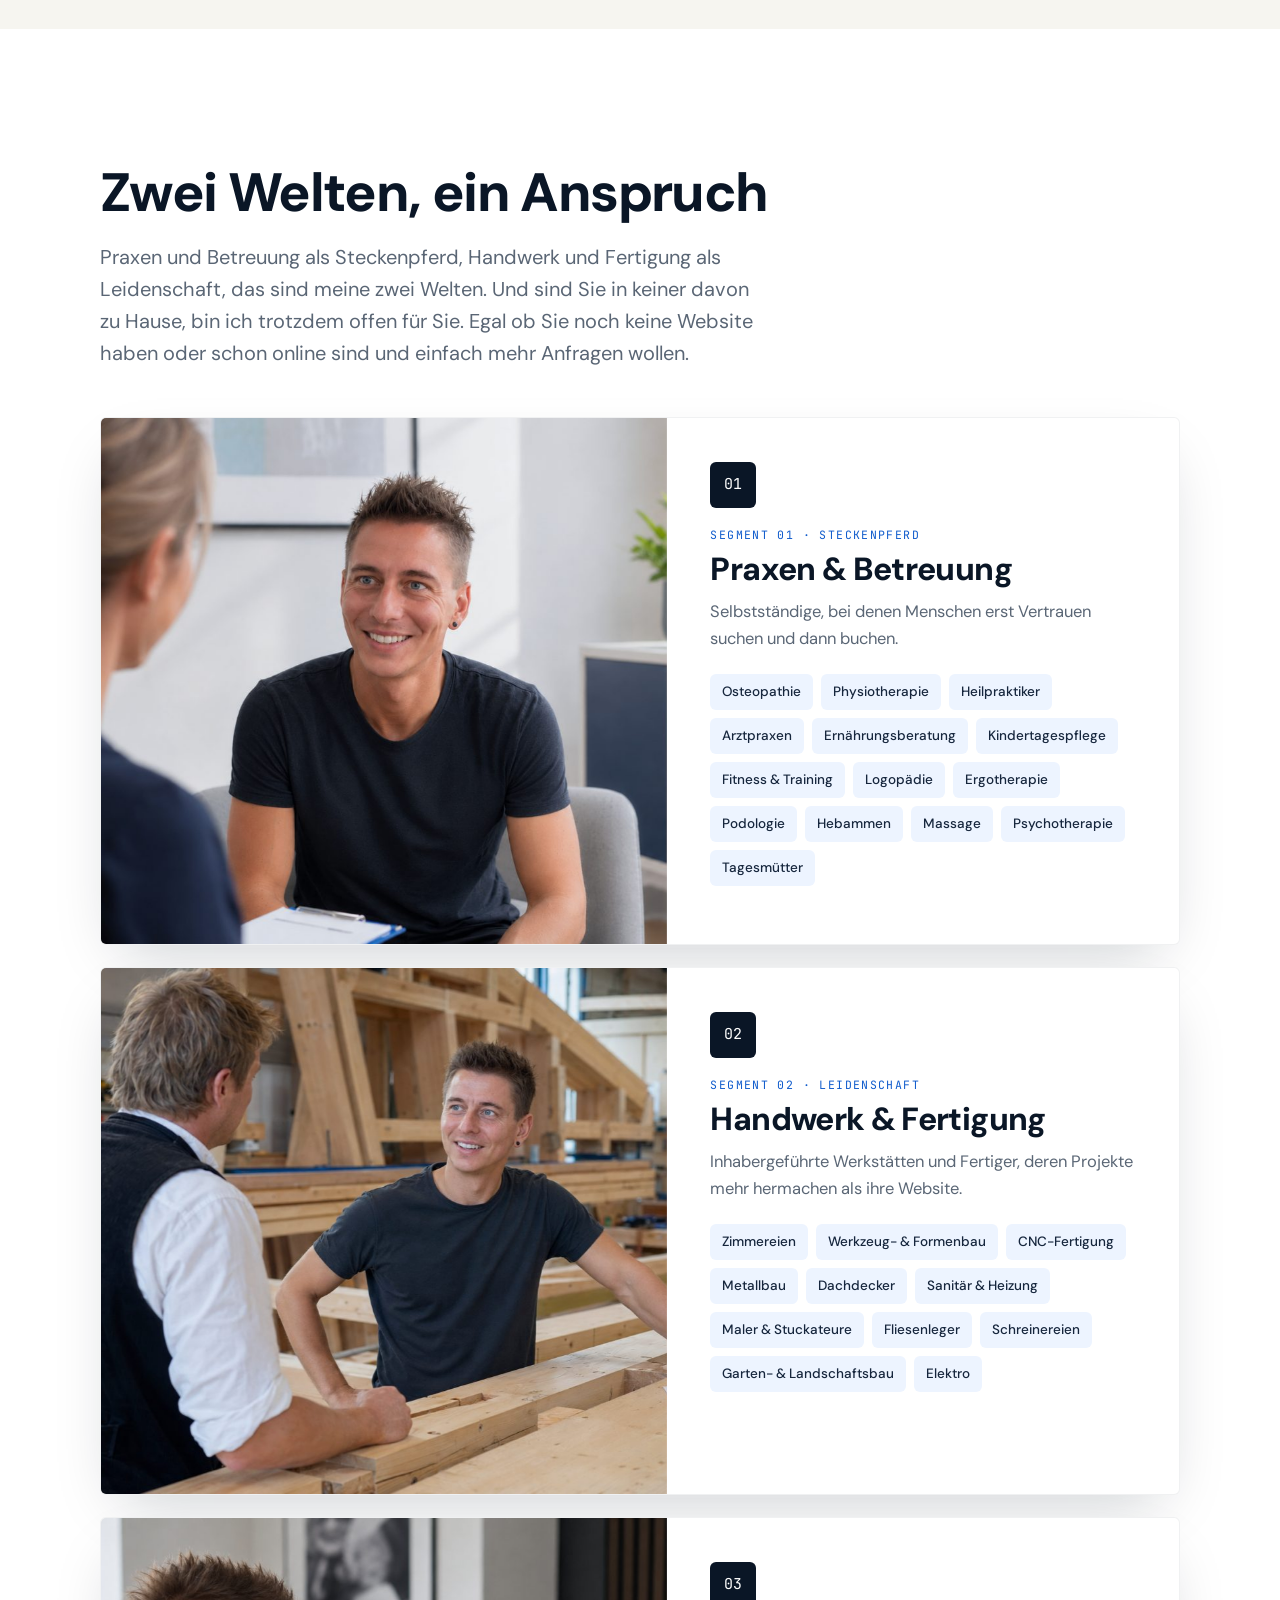
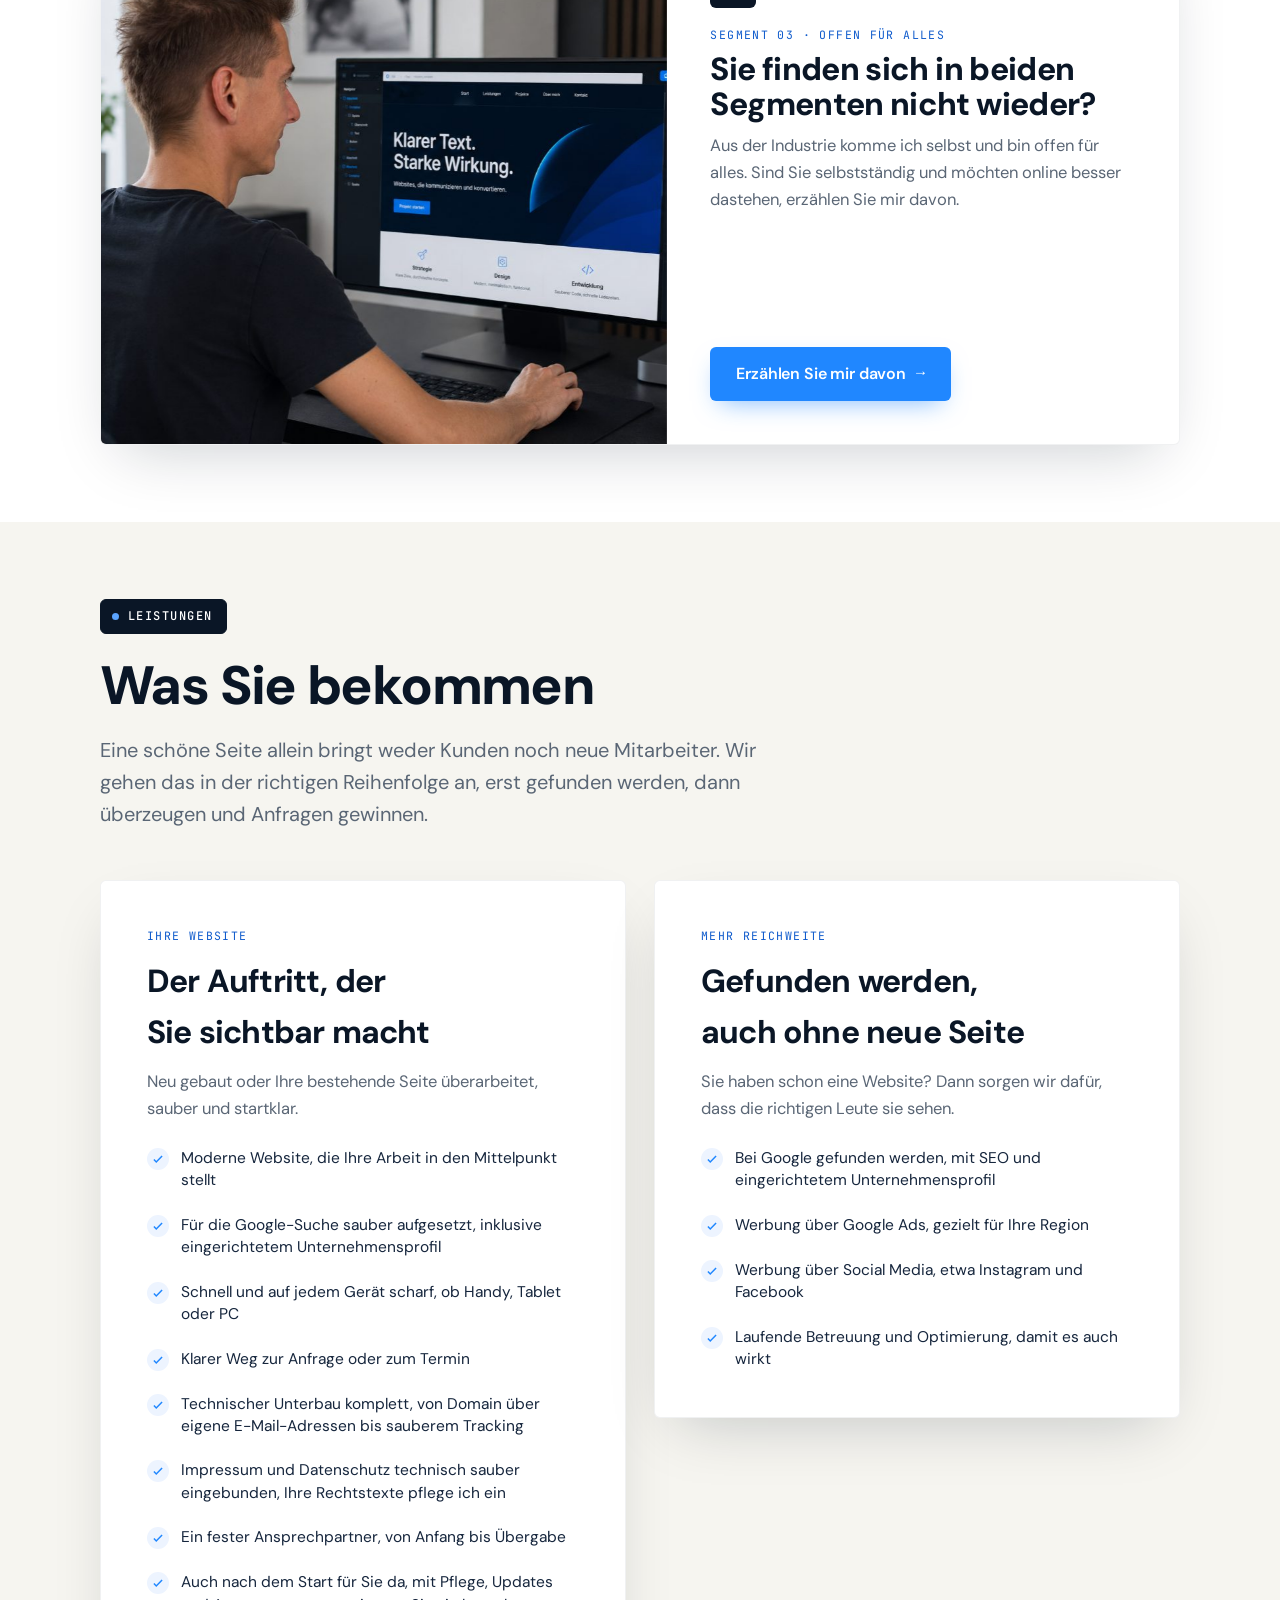
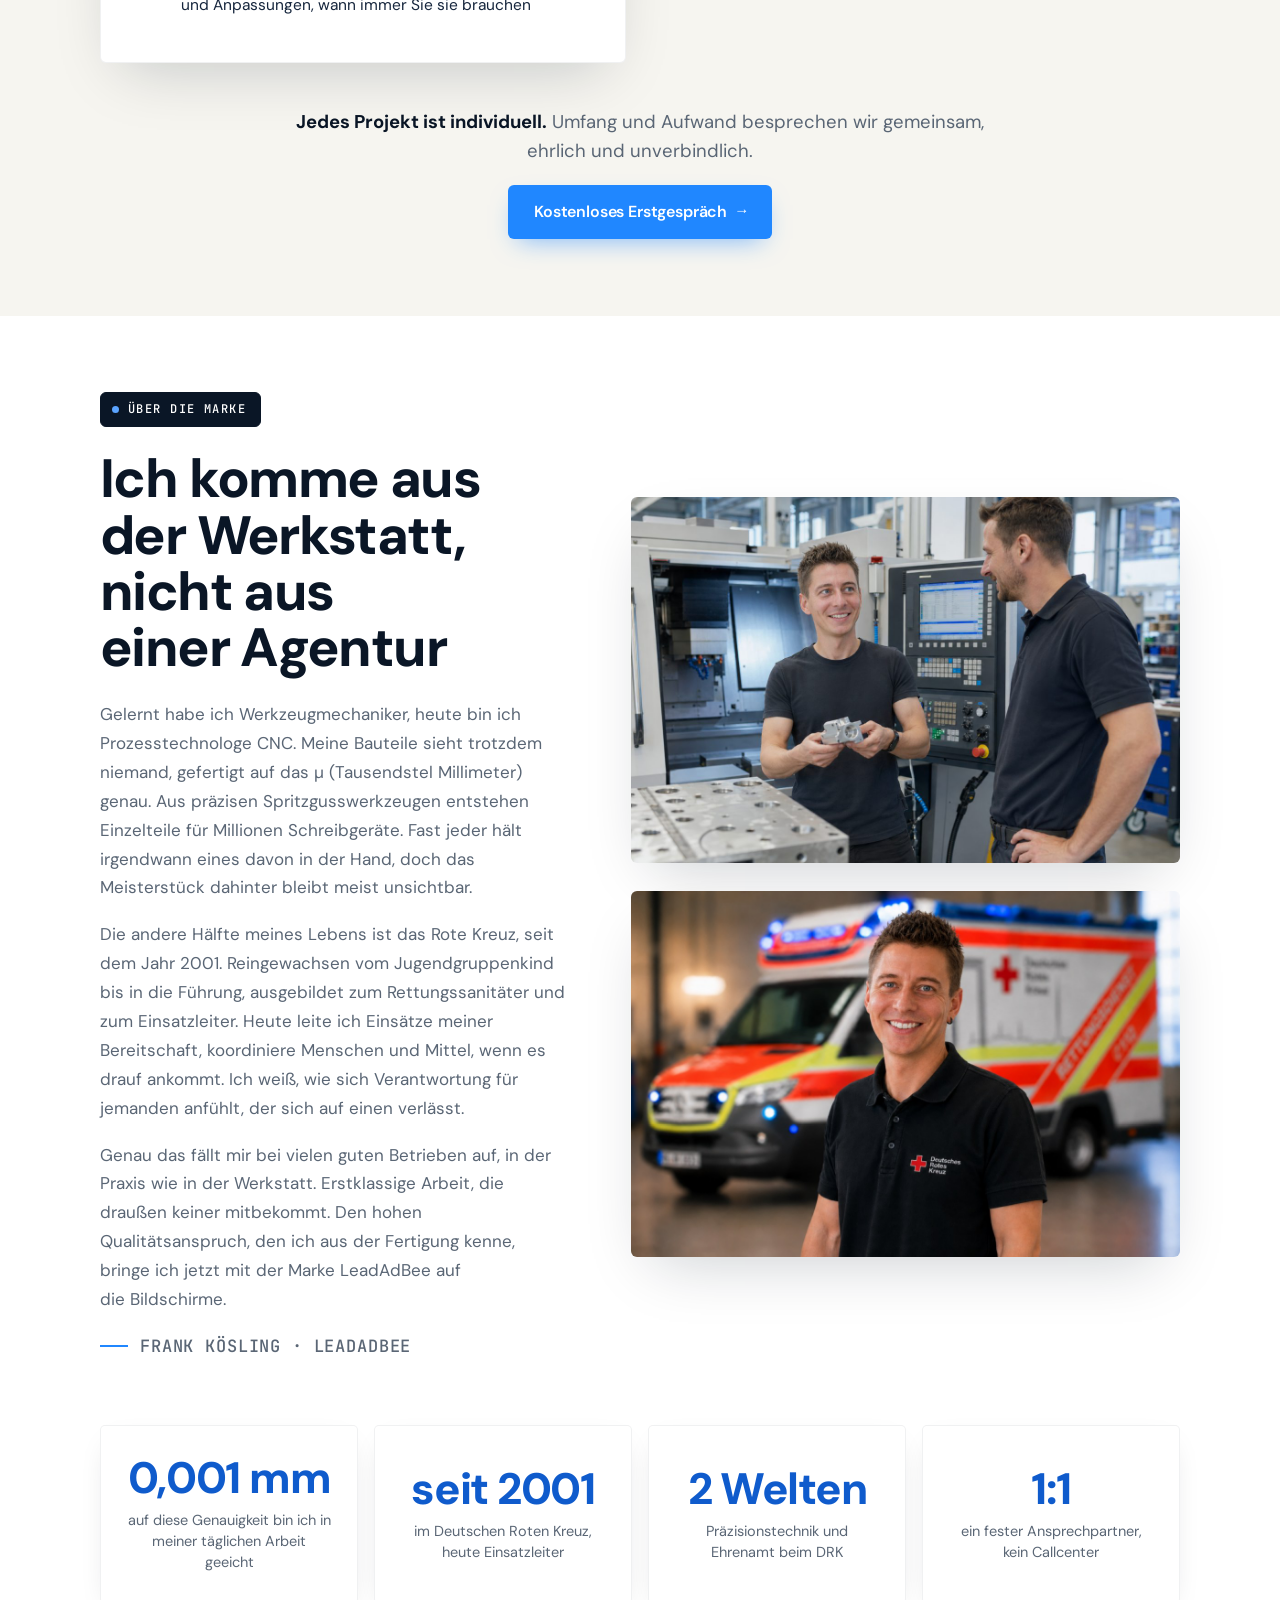
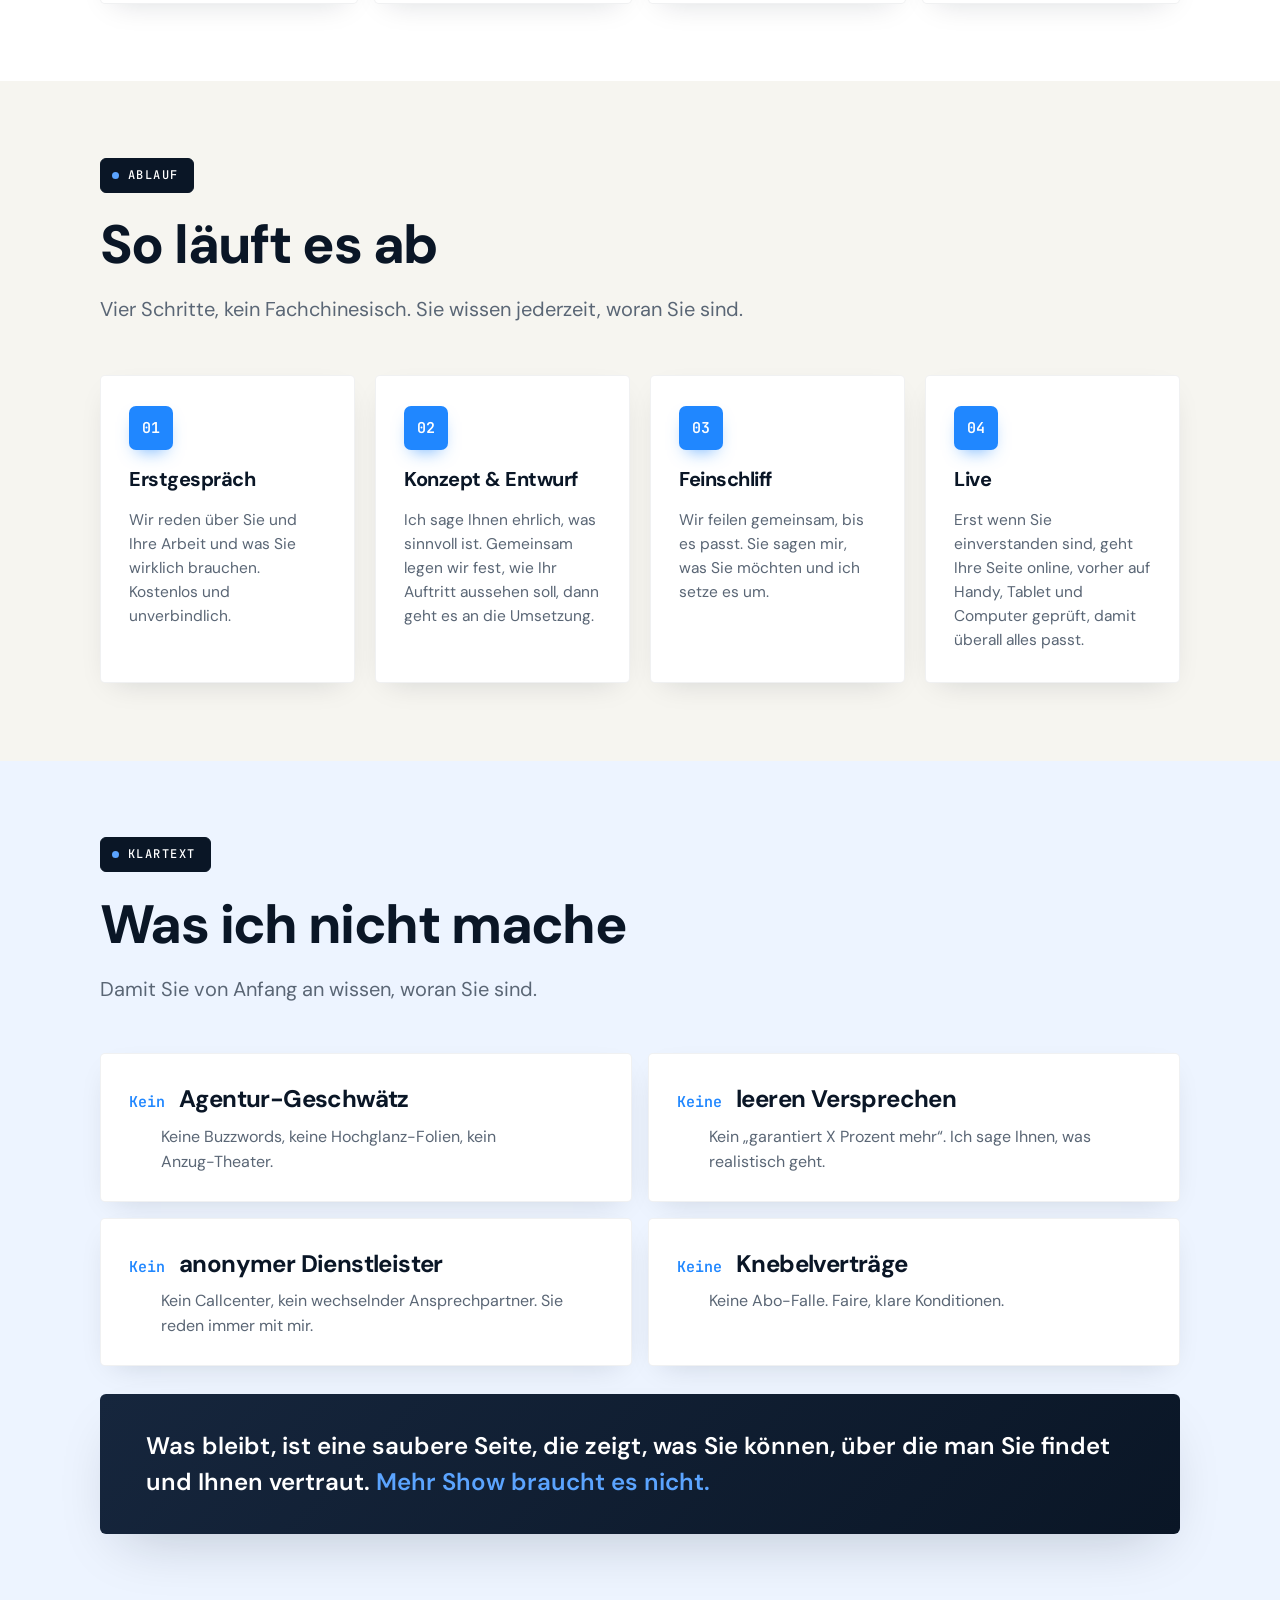
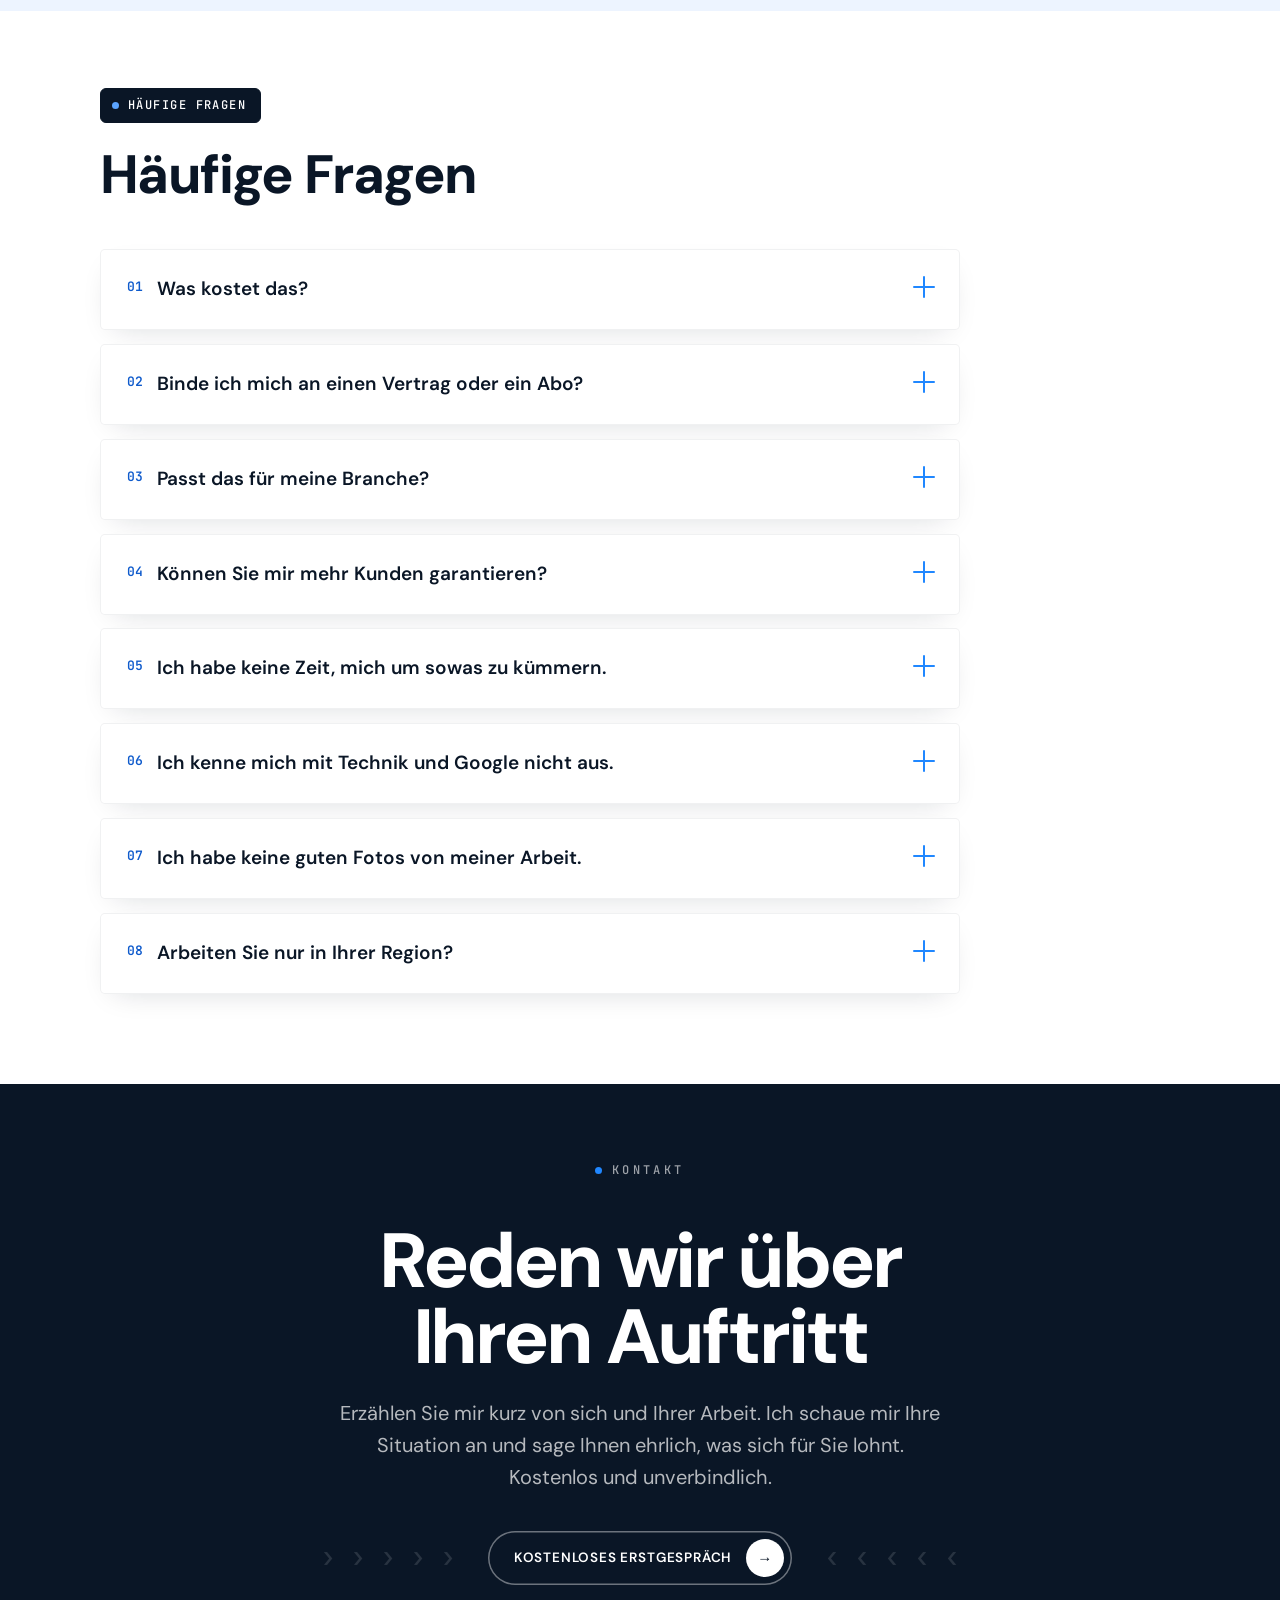
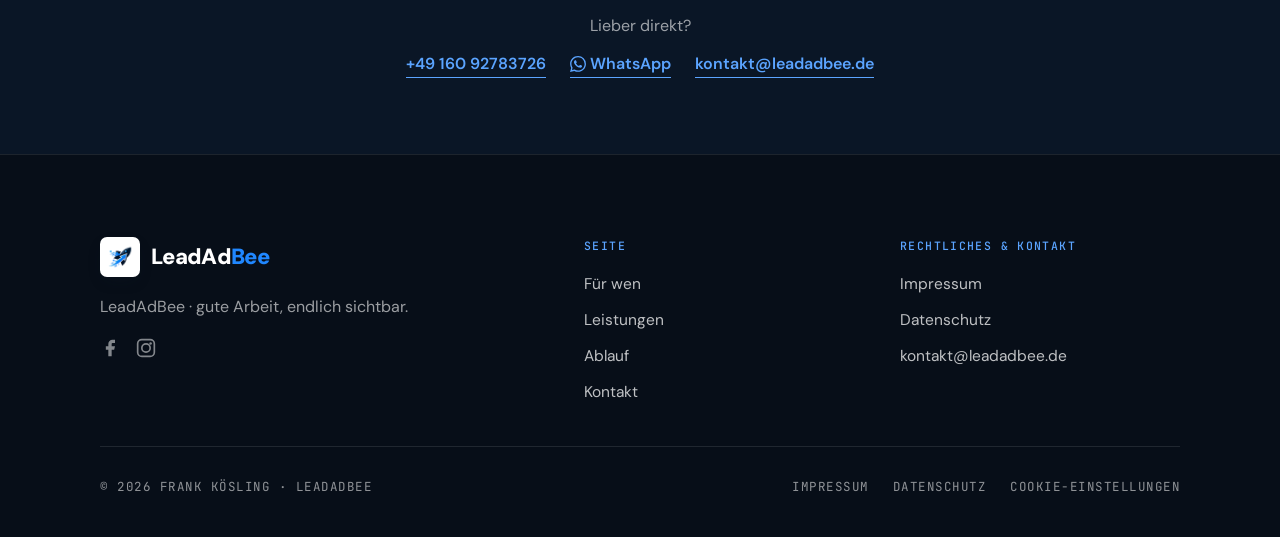
==== commit 1cd95fef: "Kontakt-Links auf Mobile sauber umgebrochen" ====
--- a/index.html
+++ b/index.html
@@ -347,7 +347,12 @@
         <a href="mailto:kontakt@leadadbee.de" class="cta-pill">Kostenloses Erstgespräch <span class="circ">→</span></a>
         <span class="chev l">‹</span><span class="chev l">‹</span><span class="chev l">‹</span><span class="chev l">‹</span><span class="chev l">‹</span>
       </div>
-      <p class="final-alt">Lieber direkt? <a href="tel:+4916092783726">+49 160 92783726</a> &nbsp;·&nbsp; <a href="https://wa.me/4916092783726" target="_blank" rel="noopener"><svg viewBox="0 0 24 24" fill="currentColor" width="16" height="16" style="vertical-align:-3px;margin-right:3px"><path d="M17.472 14.382c-.297-.149-1.758-.867-2.03-.967-.273-.099-.471-.148-.67.15-.197.297-.767.966-.94 1.164-.173.199-.347.223-.644.075-.297-.15-1.255-.463-2.39-1.475-.883-.788-1.48-1.761-1.653-2.059-.173-.297-.018-.458.13-.606.134-.133.298-.347.446-.52.149-.174.198-.298.298-.497.099-.198.05-.371-.025-.52-.075-.149-.669-1.612-.916-2.207-.242-.579-.487-.5-.669-.51-.173-.008-.371-.01-.57-.01-.198 0-.52.074-.792.372-.272.297-1.04 1.016-1.04 2.479 0 1.462 1.065 2.875 1.213 3.074.149.198 2.096 3.2 5.077 4.487.709.306 1.262.489 1.694.625.712.227 1.36.195 1.871.118.571-.085 1.758-.719 2.006-1.413.248-.694.248-1.289.173-1.413-.074-.124-.272-.198-.57-.347m-5.421 7.403h-.004a9.87 9.87 0 01-5.031-1.378l-.361-.214-3.741.982.998-3.648-.235-.374a9.86 9.86 0 01-1.51-5.26c.001-5.45 4.436-9.884 9.888-9.884 2.64 0 5.122 1.03 6.988 2.898a9.825 9.825 0 012.893 6.994c-.003 5.45-4.437 9.884-9.885 9.884m8.413-18.297A11.815 11.815 0 0012.05 0C5.495 0 .16 5.335.157 11.892c0 2.096.547 4.142 1.588 5.945L.057 24l6.305-1.654a11.882 11.882 0 005.683 1.448h.005c6.554 0 11.89-5.335 11.893-11.893a11.821 11.821 0 00-3.48-8.413z"/></svg>WhatsApp</a> &nbsp;·&nbsp; <a href="mailto:kontakt@leadadbee.de">kontakt@leadadbee.de</a></p>
+      <p class="final-alt">Lieber direkt?</p>
+      <div class="final-contacts">
+        <a href="tel:+4916092783726">+49 160 92783726</a>
+        <a href="https://wa.me/4916092783726" target="_blank" rel="noopener" style="white-space:nowrap"><svg viewBox="0 0 24 24" fill="currentColor" width="16" height="16" style="vertical-align:-3px;margin-right:4px"><path d="M17.472 14.382c-.297-.149-1.758-.867-2.03-.967-.273-.099-.471-.148-.67.15-.197.297-.767.966-.94 1.164-.173.199-.347.223-.644.075-.297-.15-1.255-.463-2.39-1.475-.883-.788-1.48-1.761-1.653-2.059-.173-.297-.018-.458.13-.606.134-.133.298-.347.446-.52.149-.174.198-.298.298-.497.099-.198.05-.371-.025-.52-.075-.149-.669-1.612-.916-2.207-.242-.579-.487-.5-.669-.51-.173-.008-.371-.01-.57-.01-.198 0-.52.074-.792.372-.272.297-1.04 1.016-1.04 2.479 0 1.462 1.065 2.875 1.213 3.074.149.198 2.096 3.2 5.077 4.487.709.306 1.262.489 1.694.625.712.227 1.36.195 1.871.118.571-.085 1.758-.719 2.006-1.413.248-.694.248-1.289.173-1.413-.074-.124-.272-.198-.57-.347m-5.421 7.403h-.004a9.87 9.87 0 01-5.031-1.378l-.361-.214-3.741.982.998-3.648-.235-.374a9.86 9.86 0 01-1.51-5.26c.001-5.45 4.436-9.884 9.888-9.884 2.64 0 5.122 1.03 6.988 2.898a9.825 9.825 0 012.893 6.994c-.003 5.45-4.437 9.884-9.885 9.884m8.413-18.297A11.815 11.815 0 0012.05 0C5.495 0 .16 5.335.157 11.892c0 2.096.547 4.142 1.588 5.945L.057 24l6.305-1.654a11.882 11.882 0 005.683 1.448h.005c6.554 0 11.89-5.335 11.893-11.893a11.821 11.821 0 00-3.48-8.413z"/></svg>WhatsApp</a>
+        <a href="mailto:kontakt@leadadbee.de">kontakt@leadadbee.de</a>
+      </div>
     </div>
   </section>
 
--- a/styles.css
+++ b/styles.css
@@ -489,6 +489,8 @@
 }
 .final-cta .final-alt{ margin-top:28px; color:rgba(255,255,255,0.6); }
 .final-cta .final-alt a{ color:var(--electric-2); border-bottom:1px solid currentColor; }
+.final-contacts{ display:flex; flex-wrap:wrap; justify-content:center; gap:8px 24px; margin-top:12px; }
+.final-contacts a{ color:var(--electric-2); font-weight:600; border-bottom:1px solid currentColor; font-size:16px; white-space:nowrap; }
 
 .contact-form{ background:#fff; border-radius:var(--r); padding:clamp(26px,3.4vw,38px);
   box-shadow:var(--shadow); display:grid; grid-template-columns:1fr 1fr; gap:18px; }
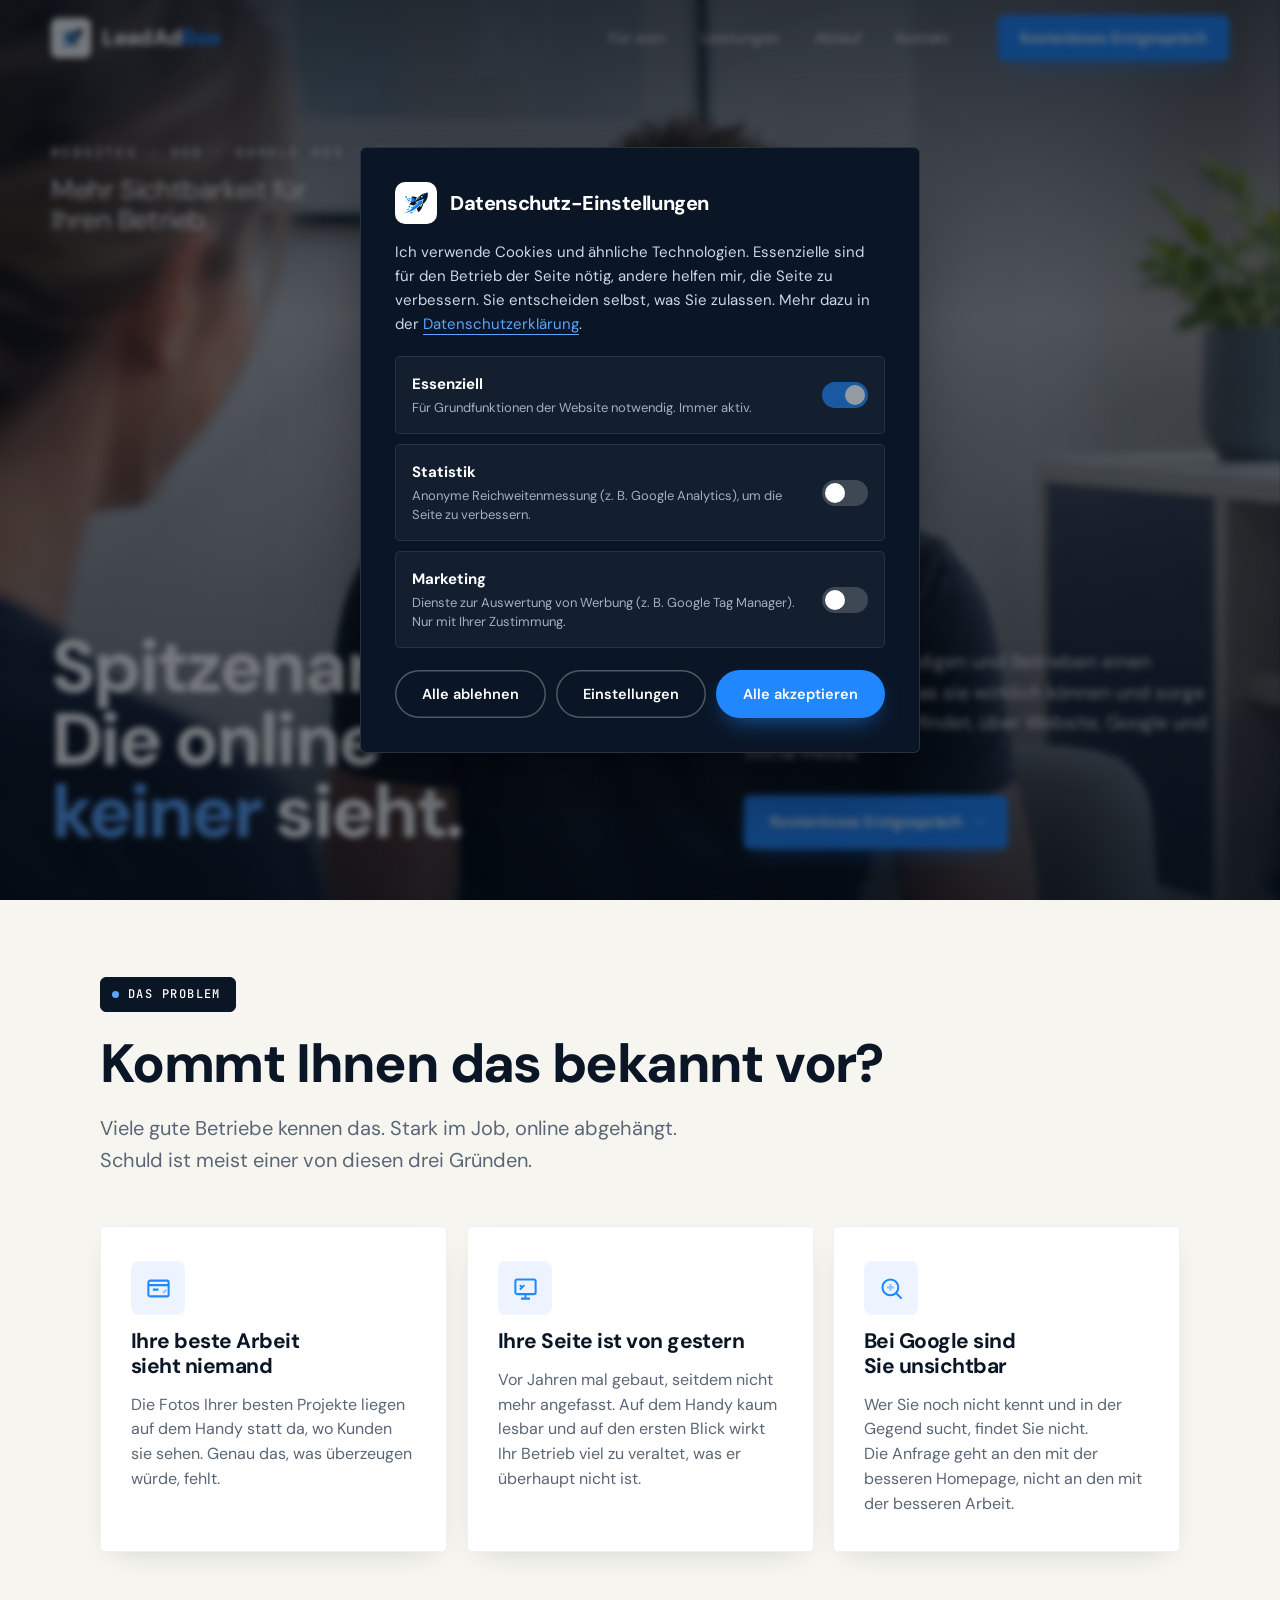
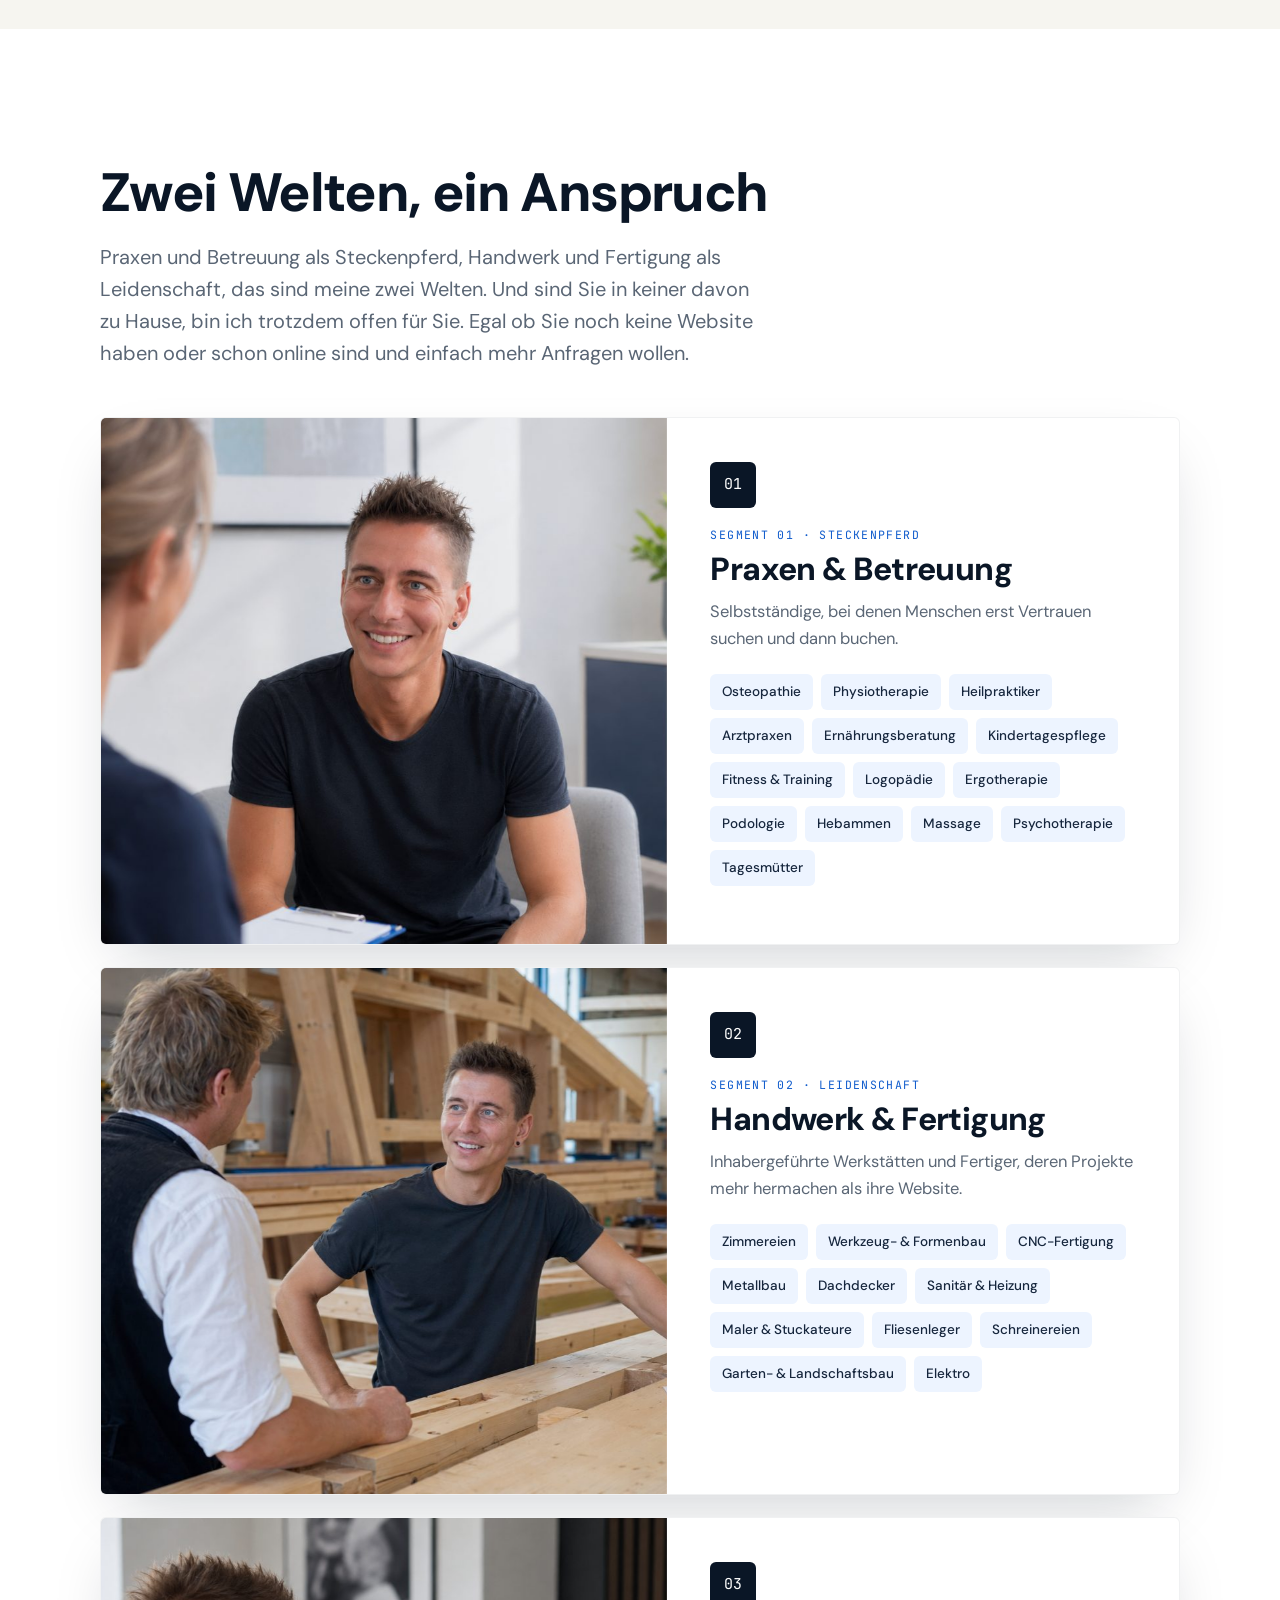
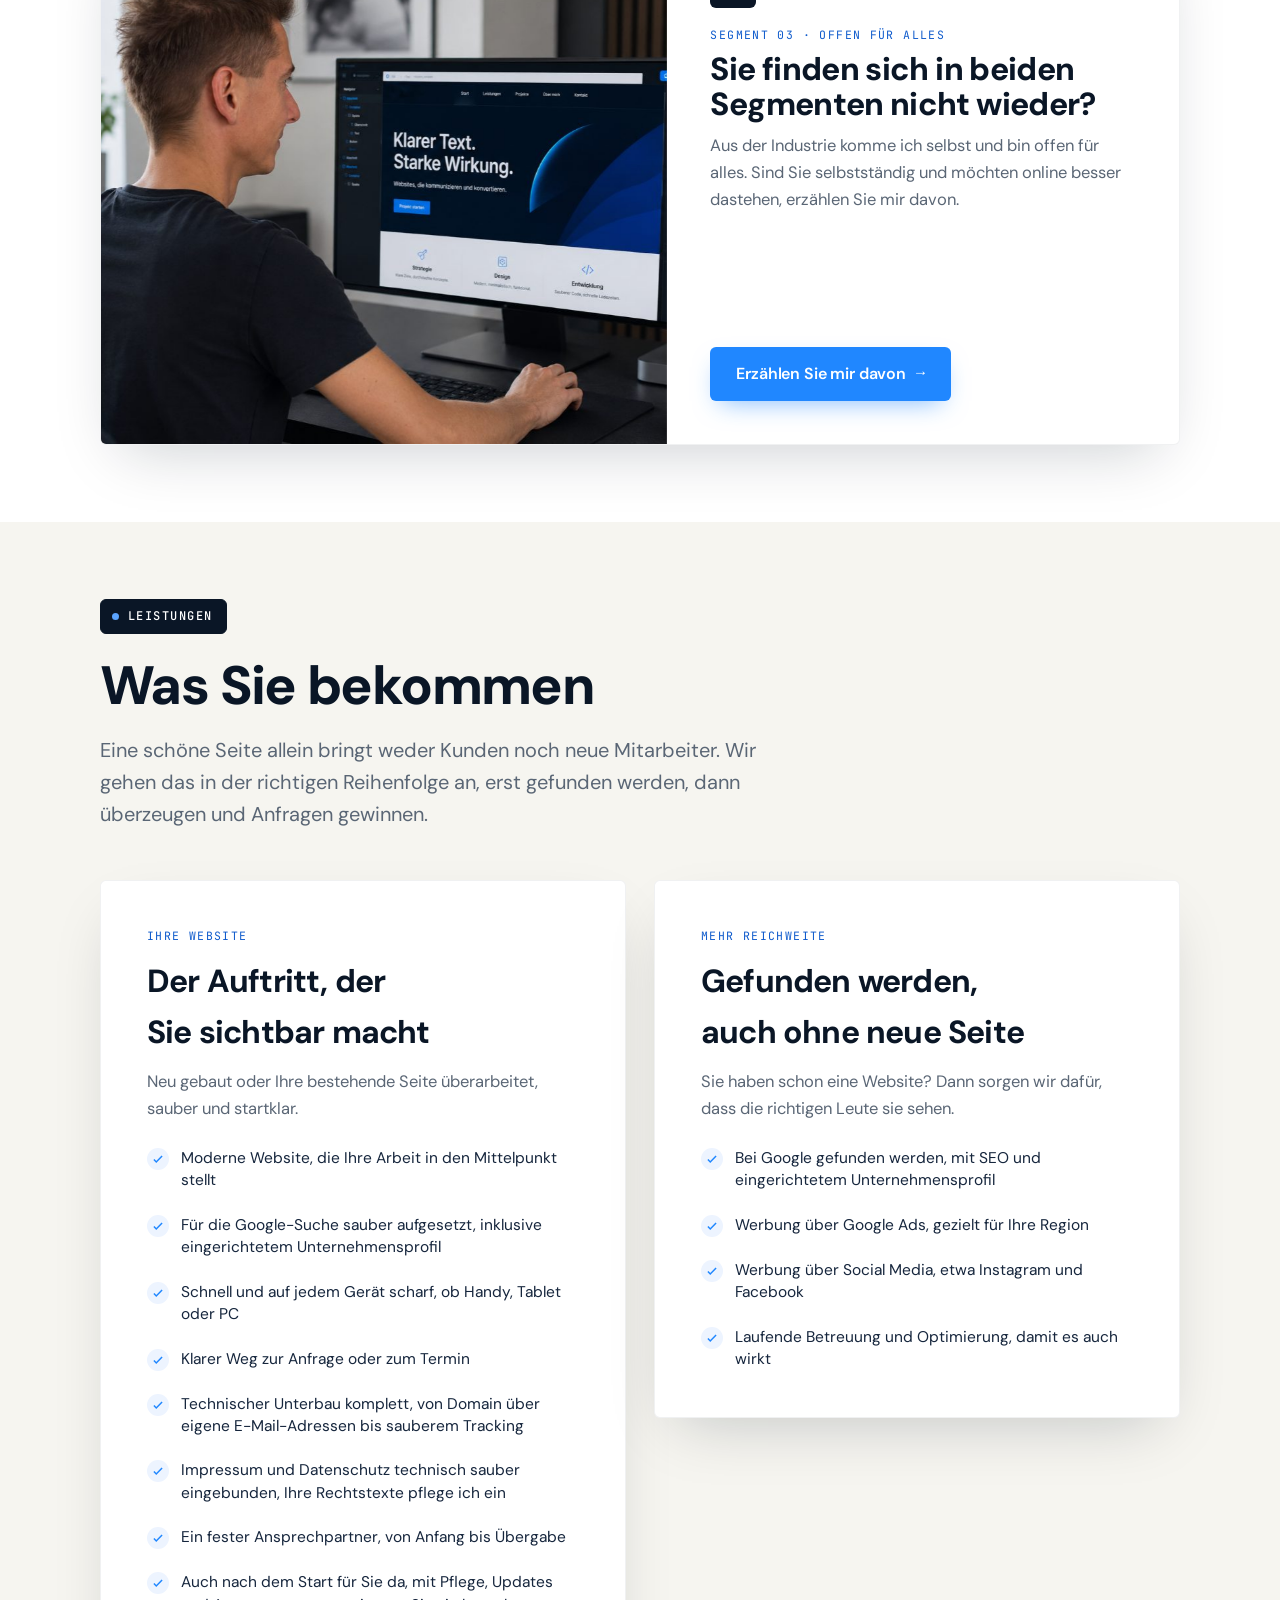
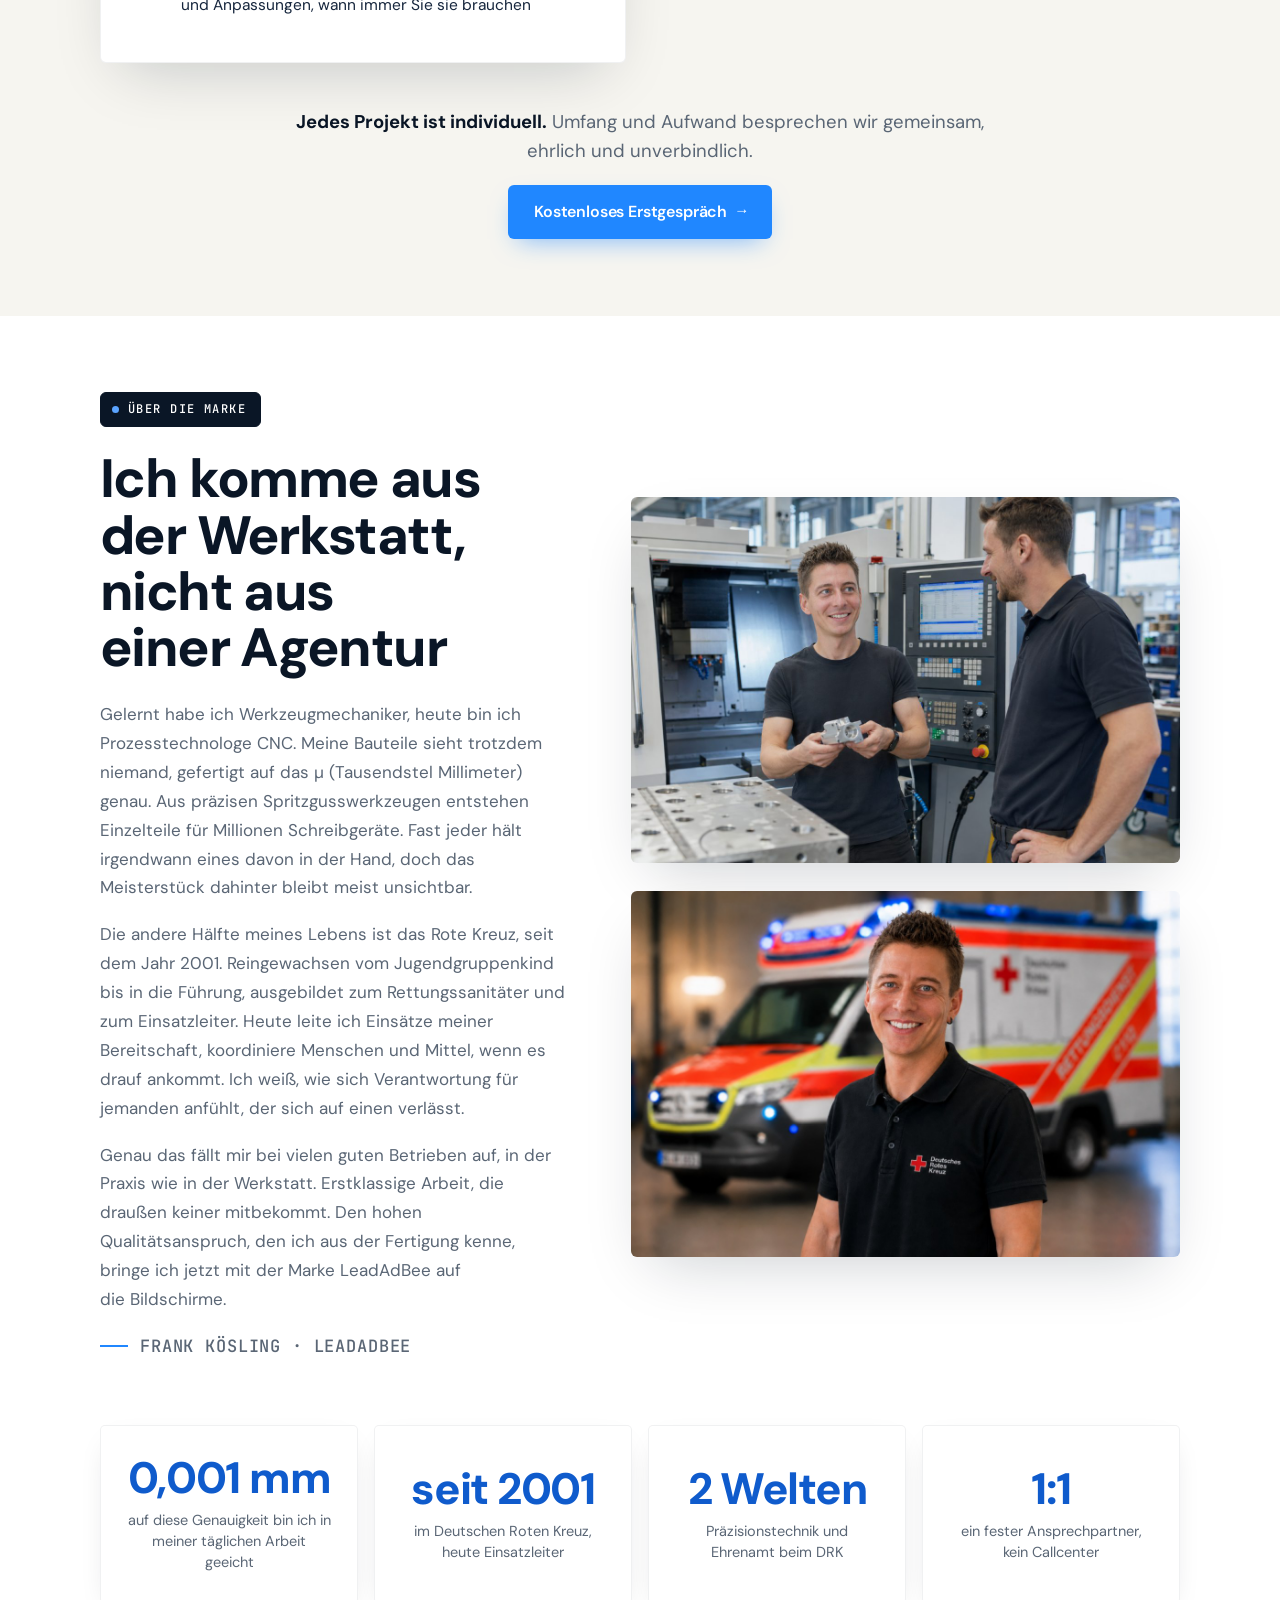
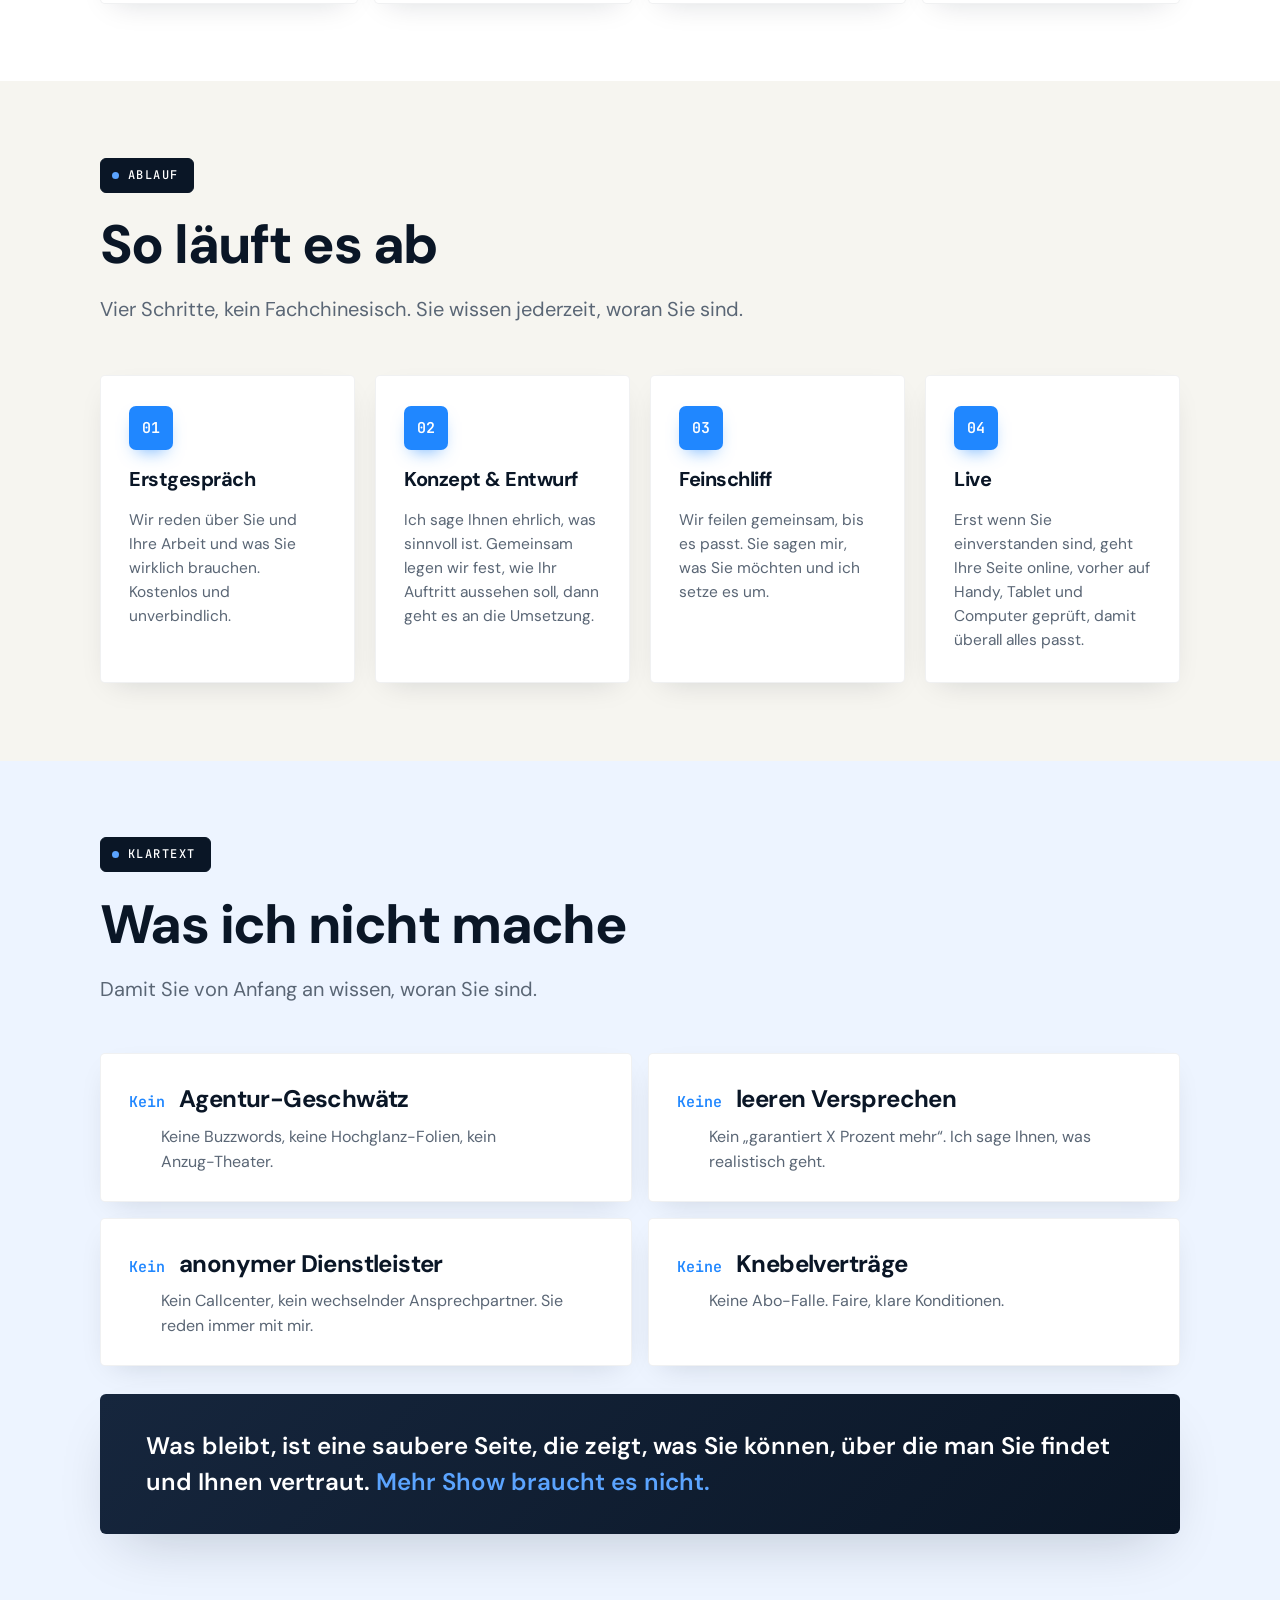
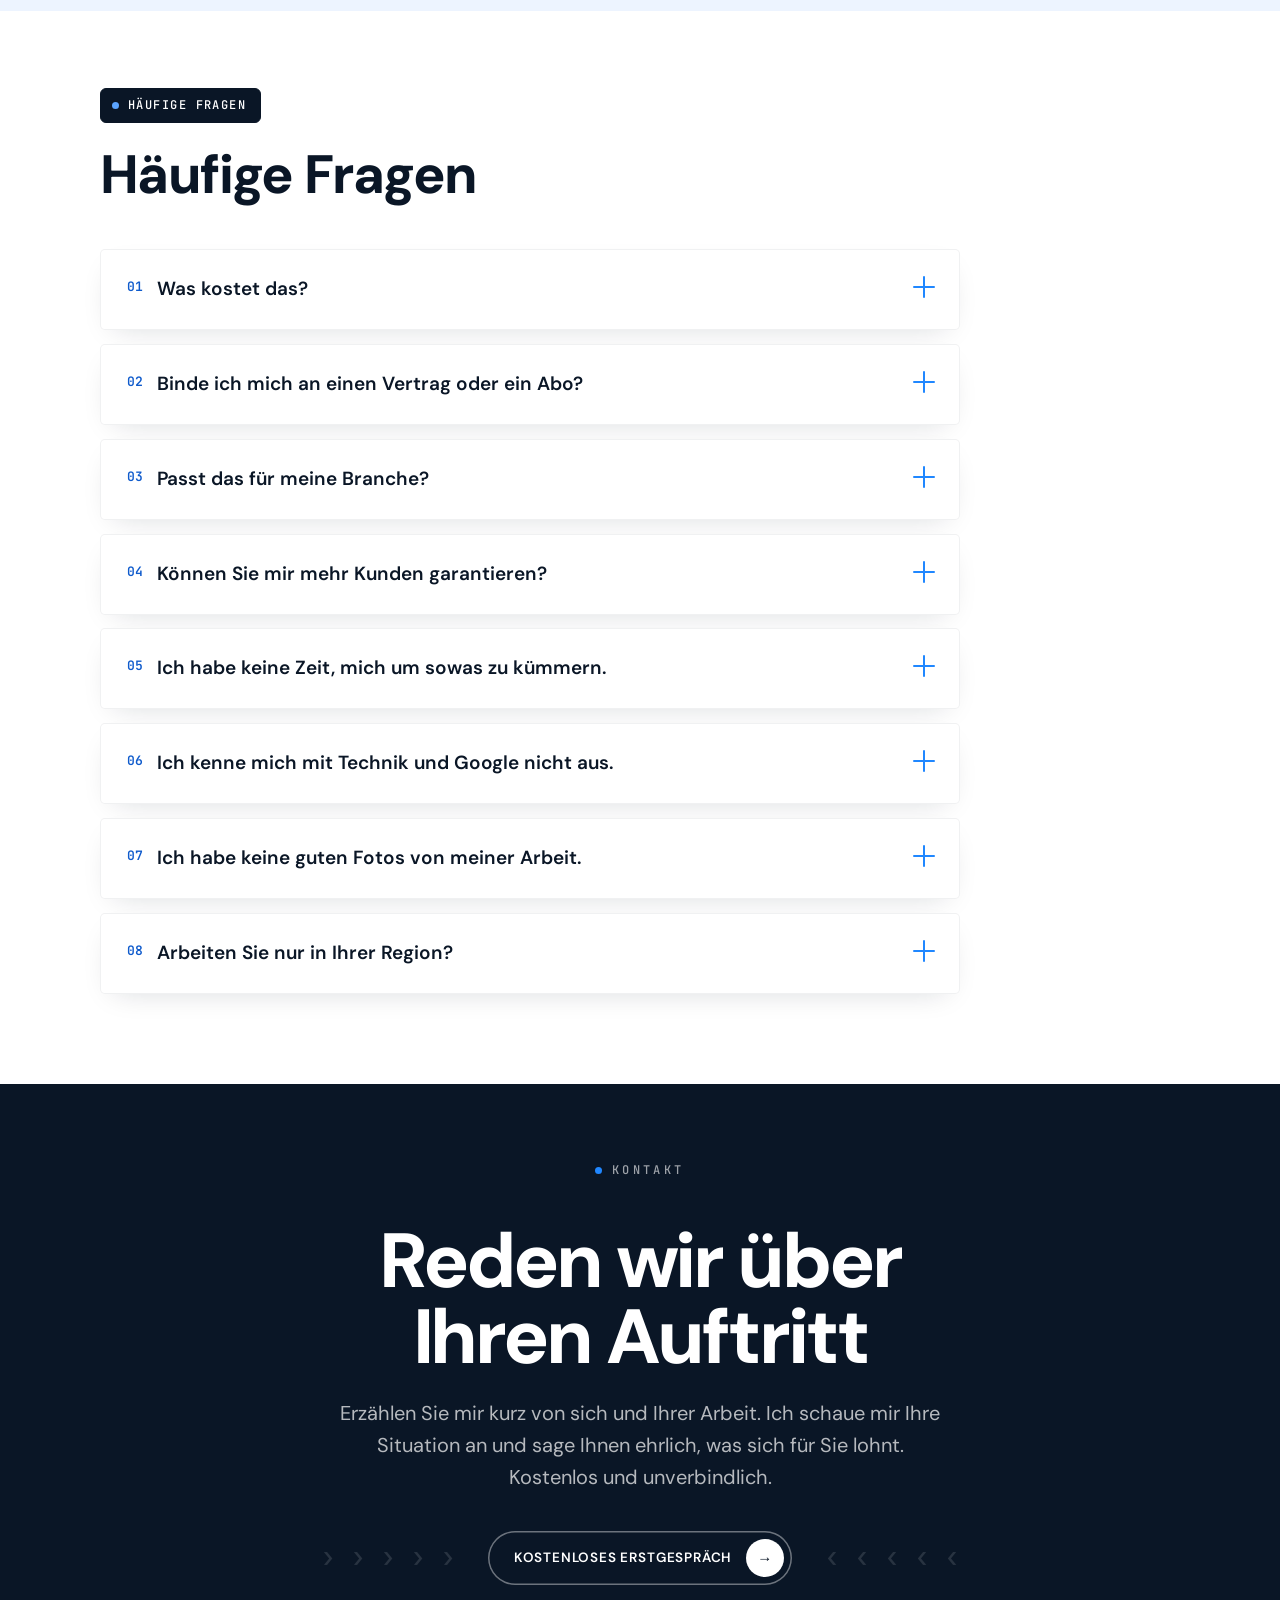
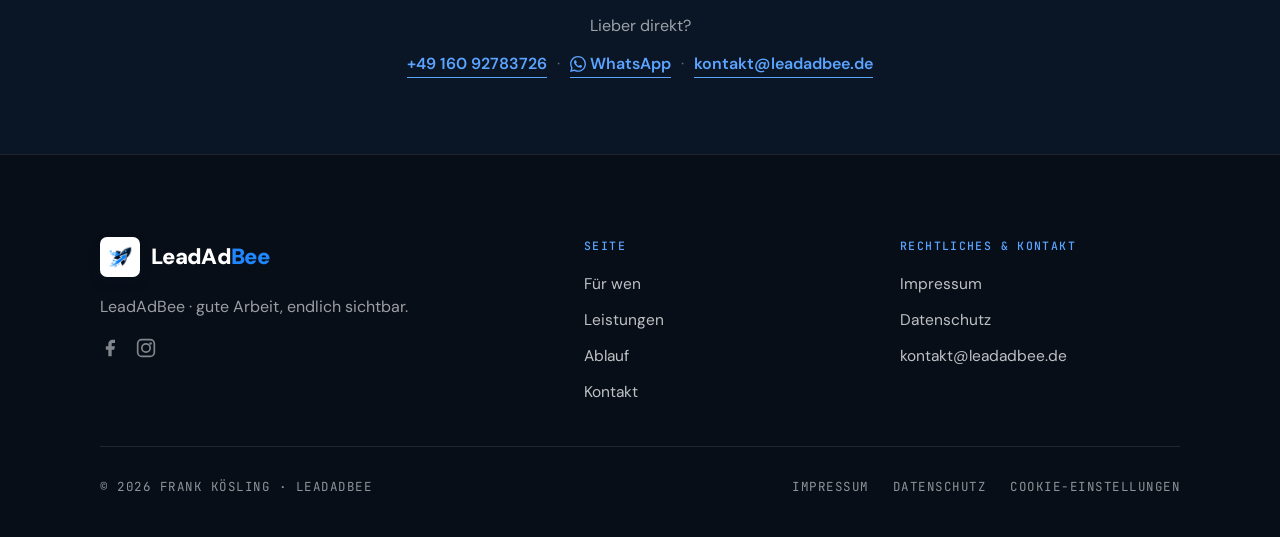
==== commit b28b93ac: "Kontakt-Links: Punkte als Trennzeichen wieder eingefuegt" ====
--- a/index.html
+++ b/index.html
@@ -350,7 +350,9 @@
       <p class="final-alt">Lieber direkt?</p>
       <div class="final-contacts">
         <a href="tel:+4916092783726">+49 160 92783726</a>
+        <span class="fc-sep">·</span>
         <a href="https://wa.me/4916092783726" target="_blank" rel="noopener" style="white-space:nowrap"><svg viewBox="0 0 24 24" fill="currentColor" width="16" height="16" style="vertical-align:-3px;margin-right:4px"><path d="M17.472 14.382c-.297-.149-1.758-.867-2.03-.967-.273-.099-.471-.148-.67.15-.197.297-.767.966-.94 1.164-.173.199-.347.223-.644.075-.297-.15-1.255-.463-2.39-1.475-.883-.788-1.48-1.761-1.653-2.059-.173-.297-.018-.458.13-.606.134-.133.298-.347.446-.52.149-.174.198-.298.298-.497.099-.198.05-.371-.025-.52-.075-.149-.669-1.612-.916-2.207-.242-.579-.487-.5-.669-.51-.173-.008-.371-.01-.57-.01-.198 0-.52.074-.792.372-.272.297-1.04 1.016-1.04 2.479 0 1.462 1.065 2.875 1.213 3.074.149.198 2.096 3.2 5.077 4.487.709.306 1.262.489 1.694.625.712.227 1.36.195 1.871.118.571-.085 1.758-.719 2.006-1.413.248-.694.248-1.289.173-1.413-.074-.124-.272-.198-.57-.347m-5.421 7.403h-.004a9.87 9.87 0 01-5.031-1.378l-.361-.214-3.741.982.998-3.648-.235-.374a9.86 9.86 0 01-1.51-5.26c.001-5.45 4.436-9.884 9.888-9.884 2.64 0 5.122 1.03 6.988 2.898a9.825 9.825 0 012.893 6.994c-.003 5.45-4.437 9.884-9.885 9.884m8.413-18.297A11.815 11.815 0 0012.05 0C5.495 0 .16 5.335.157 11.892c0 2.096.547 4.142 1.588 5.945L.057 24l6.305-1.654a11.882 11.882 0 005.683 1.448h.005c6.554 0 11.89-5.335 11.893-11.893a11.821 11.821 0 00-3.48-8.413z"/></svg>WhatsApp</a>
+        <span class="fc-sep">·</span>
         <a href="mailto:kontakt@leadadbee.de">kontakt@leadadbee.de</a>
       </div>
     </div>
--- a/styles.css
+++ b/styles.css
@@ -489,8 +489,9 @@
 }
 .final-cta .final-alt{ margin-top:28px; color:rgba(255,255,255,0.6); }
 .final-cta .final-alt a{ color:var(--electric-2); border-bottom:1px solid currentColor; }
-.final-contacts{ display:flex; flex-wrap:wrap; justify-content:center; gap:8px 24px; margin-top:12px; }
+.final-contacts{ display:flex; flex-wrap:wrap; justify-content:center; align-items:center; gap:8px 10px; margin-top:12px; }
 .final-contacts a{ color:var(--electric-2); font-weight:600; border-bottom:1px solid currentColor; font-size:16px; white-space:nowrap; }
+.fc-sep{ color:rgba(255,255,255,0.35); font-size:16px; }
 
 .contact-form{ background:#fff; border-radius:var(--r); padding:clamp(26px,3.4vw,38px);
   box-shadow:var(--shadow); display:grid; grid-template-columns:1fr 1fr; gap:18px; }
